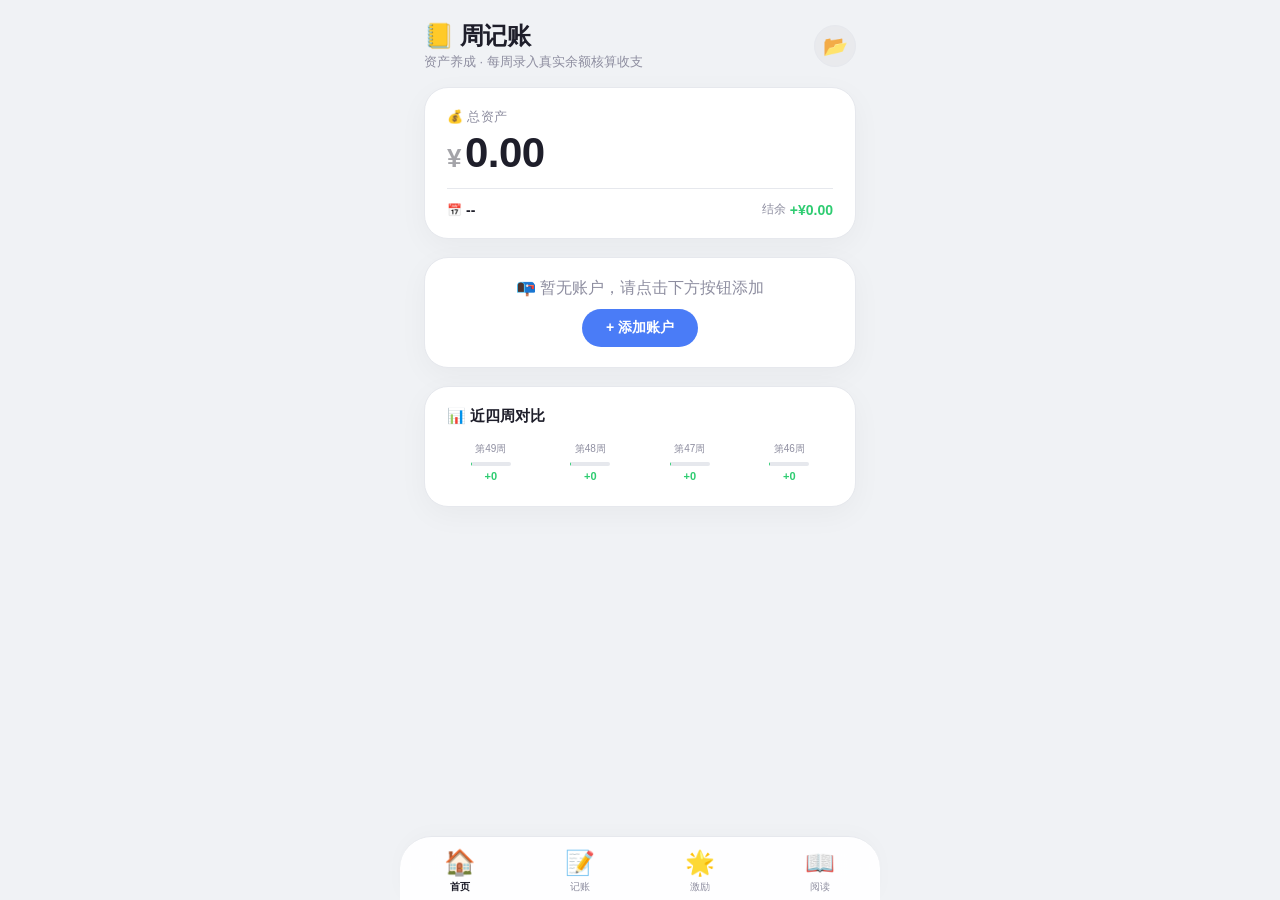
==== index.html @ 53977db2 "更新 index.html" ====
<!DOCTYPE html>
<html lang="zh-CN">
<head>
    <meta charset="UTF-8">
    <meta name="viewport" content="width=device-width, initial-scale=1.0, maximum-scale=1.0, user-scalable=no">
    <title>周记账 · 资产养成 + 阅读</title>
    <style>
        *{margin:0;padding:0;box-sizing:border-box;}
        :root{
            --bg:#f0f2f5;
            --card-bg:#ffffff;
            --text-primary:#1e1e2a;
            --text-secondary:#5a5a72;
            --text-muted:#8e8ea0;
            --border:#e6e8ed;
            --shadow:0 8px 30px rgba(0,0,0,0.04);
            --radius:24px;
            --radius-sm:14px;
            --blue:#4a7cf7;
            --green:#2ecc71;
            --red:#e74c3c;
            --gold:#f39c12;
            --card-blue-bg:#eef2fa;
            --highlight:#fff9c4;
        }
        body{
            font-family:-apple-system,BlinkMacSystemFont,"Segoe UI",Roboto,"Helvetica Neue",Arial,sans-serif;
            background:var(--bg);
            color:var(--text-primary);
            max-width:480px;
            margin:0 auto;
            padding:0 16px 90px 16px;
            min-height:100vh;
            position:relative;
        }
        ::-webkit-scrollbar{width:4px;}
        ::-webkit-scrollbar-track{background:transparent;}
        ::-webkit-scrollbar-thumb{background:rgba(0,0,0,0.12);border-radius:8px;}
        .app-header{padding:20px 0 16px 0;display:flex;align-items:center;justify-content:space-between;}
        .app-header h1{font-size:24px;font-weight:700;color:var(--text-primary);letter-spacing:-0.5px;}
        .app-header .sub{font-size:13px;color:var(--text-muted);font-weight:400;}
        .header-actions{display:flex;gap:8px;}
        .header-actions button{background:rgba(0,0,0,0.03);border:1px solid var(--border);border-radius:50%;width:42px;height:42px;font-size:20px;cursor:pointer;transition:0.2s;display:flex;align-items:center;justify-content:center;color:var(--text-primary);}
        .header-actions button:active{transform:scale(0.92);background:rgba(0,0,0,0.06);}
        .header-actions button.active-btn{background:rgba(74,124,247,0.12);border-color:var(--blue);}
        .tab-nav{position:fixed;bottom:0;left:50%;transform:translateX(-50%);width:100%;max-width:480px;background:rgba(255,255,255,0.92);backdrop-filter:blur(16px);-webkit-backdrop-filter:blur(16px);border-top:1px solid var(--border);border-radius:28px 28px 0 0;display:flex;justify-content:space-around;padding:6px 0 env(safe-area-inset-bottom,8px) 0;z-index:100;box-shadow:0 -4px 20px rgba(0,0,0,0.02);}
        .tab-item{display:flex;flex-direction:column;align-items:center;gap:2px;padding:6px 12px;border:none;background:transparent;font-size:10px;color:var(--text-muted);cursor:pointer;transition:0.2s;border-radius:16px;min-width:60px;position:relative;}
        .tab-item .tab-icon{font-size:24px;line-height:1.2;}
        .tab-item.active{color:var(--text-primary);font-weight:600;}
        .tab-item.active .tab-icon{transform:scale(1.05);}
        .tab-item:active{transform:scale(0.92);}
        .page{display:none;animation:fadeUp 0.35s ease;}
        .page.active{display:block;}
        @keyframes fadeUp{from{opacity:0;transform:translateY(12px);}to{opacity:1;transform:translateY(0);}}
        .card-main,.card-secondary{background:var(--card-bg);border-radius:var(--radius);padding:20px 22px;margin-bottom:18px;box-shadow:0 8px 30px rgba(0,0,0,0.04);border:1px solid var(--border);transition:0.2s;}
        .card-main:active,.card-secondary:active{transform:scale(0.99);}
        .card-main .card-label{font-size:13px;font-weight:500;color:var(--text-muted);letter-spacing:0.3px;text-transform:uppercase;}
        .card-main .card-number{font-size:42px;font-weight:700;color:var(--text-primary);letter-spacing:-0.5px;margin:4px 0 12px 0;line-height:1.1;}
        .card-main .card-number .currency{font-size:26px;font-weight:600;opacity:0.4;margin-right:4px;}
        .card-main .card-footer{display:flex;justify-content:space-between;align-items:center;flex-wrap:wrap;gap:6px 12px;padding-top:12px;border-top:1px solid var(--border);}
        .card-main .card-footer .tag{font-size:12px;color:var(--text-muted);display:flex;align-items:center;gap:4px;white-space:nowrap;}
        .card-main .card-footer .tag .num{font-weight:600;color:var(--text-primary);font-size:14px;}
        .card-main .card-footer .tag .num.green{color:var(--green);}
        .card-main .card-footer .tag .num.red{color:var(--red);}
        .card-main .card-footer .tag .num.gold{color:var(--gold);}
        .card-main .card-footer .tag .num.blue{color:var(--blue);}
        .card-main.card-blue{background:var(--card-blue-bg);border-color:rgba(74,124,247,0.12);}
        .card-secondary .sec-header{display:flex;justify-content:space-between;align-items:center;margin-bottom:12px;cursor:pointer;}
        .card-secondary .sec-header .sec-title{font-size:15px;font-weight:600;color:var(--text-primary);}
        .card-secondary .sec-header .sec-action{font-size:13px;color:var(--text-muted);}
        .card-secondary .goal-row{display:flex;align-items:center;gap:16px;}
        .card-secondary .goal-row .mini-circle{width:80px;height:80px;flex-shrink:0;position:relative;}
        .card-secondary .goal-row .goal-info{flex:1;}
        .card-secondary .goal-row .goal-info .g-pct{font-size:22px;font-weight:700;color:var(--text-primary);}
        .card-secondary .goal-row .goal-info .g-detail{font-size:13px;color:var(--text-muted);margin-top:2px;}
        .card-secondary .goal-row .goal-info .g-tags{display:flex;flex-wrap:wrap;gap:4px;margin-top:4px;}
        .card-secondary .goal-row .goal-info .g-tags span{background:var(--bg);border-radius:20px;padding:2px 12px;font-size:11px;color:var(--text-muted);}
        .card-secondary .goal-row .goal-info .g-tags span strong{color:var(--text-primary);font-weight:600;}
        .week-mini{display:flex;gap:12px;justify-content:space-around;padding:4px 0;}
        .week-mini .w-item{text-align:center;flex:1;}
        .week-mini .w-item .w-label{font-size:10px;color:var(--text-muted);text-transform:uppercase;}
        .week-mini .w-item .w-bar{height:4px;background:var(--border);border-radius:4px;margin:6px auto 4px auto;width:100%;max-width:40px;overflow:hidden;}
        .week-mini .w-item .w-bar .w-fill{height:100%;border-radius:4px;transition:width 0.6s ease;}
        .week-mini .w-item .w-fill.positive{background:var(--green);}
        .week-mini .w-item .w-fill.negative{background:var(--red);}
        .week-mini .w-item .w-val{font-size:11px;font-weight:600;color:var(--text-primary);}
        .week-mini .w-item .w-val.positive{color:var(--green);}
        .week-mini .w-item .w-val.negative{color:var(--red);}
        .journal-form .form-group{margin-bottom:12px;}
        .journal-form .form-group label{display:block;font-size:12px;font-weight:500;color:var(--text-secondary);margin-bottom:2px;}
        .journal-form .form-group select,.journal-form .form-group input{width:100%;padding:10px 14px;border:1.5px solid var(--border);border-radius:var(--radius-sm);font-size:15px;background:#fff;color:var(--text-primary);transition:0.2s;appearance:none;-webkit-appearance:none;font-family:inherit;}
        .journal-form .form-group select:focus,.journal-form .form-group input:focus{outline:none;border-color:var(--blue);box-shadow:0 0 0 3px rgba(74,124,247,0.08);}
        .journal-form .form-group.amount-field label{font-size:14px;font-weight:600;color:var(--text-primary);}
        .journal-form .form-group.amount-field input{font-size:22px;font-weight:700;padding:14px 16px;border-color:var(--blue);background:#fafcff;text-align:center;letter-spacing:0.5px;}
        .journal-form .form-group.amount-field input:focus{border-color:var(--blue);box-shadow:0 0 0 4px rgba(74,124,247,0.12);}
        .journal-form .radio-group{display:flex;flex-wrap:wrap;gap:6px;}
        .journal-form .radio-group label{display:flex;align-items:center;gap:5px;font-weight:400;color:var(--text-primary);cursor:pointer;padding:8px 14px;border-radius:30px;border:1.5px solid var(--border);transition:0.2s;font-size:13px;background:#fff;}
        .journal-form .radio-group input[type="radio"]{display:none;}
        .journal-form .radio-group label:has(input[type="radio"]:checked){border-color:var(--blue);background:rgba(74,124,247,0.06);}
        .journal-form .btn-primary{width:100%;padding:14px;background:var(--blue);color:#fff;border:none;border-radius:var(--radius-sm);font-size:16px;font-weight:600;cursor:pointer;transition:0.2s;box-shadow:0 4px 12px rgba(74,124,247,0.2);}
        .journal-form .btn-primary:active{transform:scale(0.97);}
        .txn-list{display:flex;flex-direction:column;gap:6px;max-height:420px;overflow-y:auto;}
        .recent-item{display:flex;align-items:center;justify-content:space-between;padding:10px 14px;border-radius:var(--radius-sm);background:var(--bg);font-size:14px;color:var(--text-primary);}
        .recent-item .left{display:flex;align-items:center;gap:10px;flex:1;min-width:0;}
        .recent-item .left .category{background:#fff;padding:2px 12px;border-radius:20px;font-size:11px;color:var(--text-muted);white-space:nowrap;border:1px solid var(--border);}
        .recent-item .left .note{color:var(--text-muted);font-size:12px;white-space:nowrap;overflow:hidden;text-overflow:ellipsis;max-width:80px;}
        .recent-item .amount{font-weight:600;font-size:15px;}
        .recent-item .amount.expense{color:var(--red);}
        .recent-item .amount.income{color:var(--green);}
        .recent-item .amount.transfer{color:var(--gold);}
        .recent-item .amount.asset_gain{color:#22bb99;}
        .recent-item .amount.asset_loss{color:#ee7722;}
        .recent-item .amount.adjustment{color:var(--gold);}
        .recent-item .date{font-size:11px;color:var(--text-muted);margin-right:8px;}
        .recent-item .del-txn{background:none;border:none;color:var(--text-muted);font-size:16px;cursor:pointer;padding:4px 8px;border-radius:6px;transition:0.2s;}
        .recent-item .del-txn:active{background:rgba(0,0,0,0.04);color:var(--text-primary);}
        .filter-select{width:100%;padding:10px 14px;border:1.5px solid var(--border);border-radius:var(--radius-sm);font-size:15px;background:#fff;color:var(--text-primary);appearance:none;-webkit-appearance:none;font-family:inherit;margin-bottom:12px;}
        .filter-select:focus{outline:none;border-color:var(--blue);}
        .modal-box .form-group{margin-bottom:10px;}
        .modal-box .form-group label{font-size:12px;font-weight:500;color:var(--text-secondary);margin-bottom:2px;}
        .modal-box .form-group select,.modal-box .form-group input{padding:10px 14px;font-size:15px;}
        .modal-box .preset-account-wrap{gap:6px;margin-bottom:10px;}
        .modal-box .preset-acc-item{padding:8px;font-size:12px;}
        .modal-box .text-muted.mb-8{margin-bottom:6px;font-size:12px;}
        .modal-box .modal-actions{margin-top:12px;}
        .modal-box .modal-actions button{padding:10px;font-size:14px;}
        .modal-box .form-group.amount-field label{font-weight:600;color:var(--text-primary);}
        .modal-box .form-group.amount-field input{font-size:18px;font-weight:700;border-color:var(--blue);background:#fafcff;text-align:center;}
        .modal-overlay{display:none;position:fixed;inset:0;background:rgba(0,0,0,0.35);z-index:200;align-items:center;justify-content:center;padding:24px;backdrop-filter:blur(4px);-webkit-backdrop-filter:blur(4px);}
        .modal-overlay.show{display:flex;}
        .modal-box{background:#fff;border-radius:28px;padding:20px 18px 18px 18px;max-width:400px;width:100%;box-shadow:0 20px 60px rgba(0,0,0,0.12);animation:slideUp 0.25s ease;max-height:90vh;overflow-y:auto;}
        @keyframes slideUp{from{transform:translateY(30px);opacity:0;}to{transform:translateY(0);opacity:1;}}
        .modal-box h3{font-size:20px;font-weight:700;margin-bottom:14px;display:flex;justify-content:space-between;align-items:center;color:var(--text-primary);}
        .modal-box .modal-actions{display:flex;gap:10px;margin-top:12px;flex-wrap:wrap;}
        .modal-box .modal-actions button{flex:1;padding:10px;border:none;border-radius:14px;font-size:15px;font-weight:500;cursor:pointer;transition:0.2s;min-width:80px;color:var(--text-primary);background:var(--bg);}
        .modal-box .modal-actions .btn-cancel{background:var(--bg);color:var(--text-muted);}
        .modal-box .modal-actions .btn-confirm{background:var(--blue);color:#fff;}
        .modal-box .modal-actions .btn-undo{background:var(--gold);color:#fff;}
        .modal-box .form-group{margin-bottom:10px;}
        .modal-box .form-group label{display:block;font-size:12px;font-weight:500;color:var(--text-secondary);margin-bottom:2px;}
        .modal-box .form-group select,.modal-box .form-group input{width:100%;padding:10px 14px;border:1.5px solid var(--border);border-radius:14px;font-size:15px;background:#fff;color:var(--text-primary);transition:0.2s;appearance:none;-webkit-appearance:none;font-family:inherit;}
        .modal-box .form-group select:focus,.modal-box .form-group input:focus{outline:none;border-color:var(--blue);box-shadow:0 0 0 3px rgba(74,124,247,0.06);}
        .modal-box .form-group select option{background:#fff;color:var(--text-primary);}
        .modal-box .radio-group{display:flex;flex-wrap:wrap;gap:6px;}
        .modal-box .radio-group label{display:flex;align-items:center;gap:5px;font-weight:400;color:var(--text-primary);cursor:pointer;padding:8px 14px;border-radius:30px;border:1.5px solid var(--border);transition:0.2s;font-size:13px;background:#fff;}
        .modal-box .radio-group input[type="radio"]{display:none;}
        .modal-box .radio-group label:has(input[type="radio"]:checked){border-color:var(--blue);background:rgba(74,124,247,0.06);}
        .modal-box .btn-primary{width:100%;padding:14px;background:var(--blue);color:#fff;border:none;border-radius:14px;font-size:16px;font-weight:600;cursor:pointer;transition:0.2s;}
        .modal-box .btn-primary:active{transform:scale(0.97);}
        .modal-box .text-muted{color:var(--text-muted);font-size:12px;}
        .modal-box .preset-account-wrap{display:grid;grid-template-columns:1fr 1fr;gap:6px;margin-bottom:10px;}
        .preset-acc-item{padding:8px;border:1.5px solid var(--border);border-radius:14px;text-align:center;cursor:pointer;font-size:12px;color:var(--text-primary);background:#fff;transition:0.2s;}
        .preset-acc-item:active{border-color:var(--blue);background:rgba(74,124,247,0.04);}
        .account-detail-item{display:flex;align-items:center;justify-content:space-between;padding:12px 0;border-bottom:1px solid var(--border);cursor:pointer;color:var(--text-primary);}
        .account-detail-item:last-child{border-bottom:none;}
        .account-detail-item .left-info{display:flex;align-items:center;gap:12px;flex:1;}
        .account-detail-item .left-info .icon{font-size:24px;}
        .account-detail-item .left-info .name{font-weight:500;font-size:15px;}
        .account-detail-item .left-info .cat-tag{font-size:11px;background:var(--bg);padding:2px 12px;border-radius:20px;color:var(--text-muted);}
        .account-detail-item .right-info{text-align:right;display:flex;align-items:center;gap:8px;}
        .account-detail-item .right-info .bal{font-weight:600;font-size:16px;color:var(--text-primary);}
        .account-detail-item .right-info .pct{font-size:11px;color:var(--text-muted);}
        .account-detail-total{display:flex;justify-content:space-between;padding:14px 0 4px 0;border-top:1px solid var(--border);margin-top:6px;font-weight:700;font-size:17px;color:var(--text-primary);}
        .account-detail-empty{padding:20px 0;text-align:center;color:var(--text-muted);}
        .txn-detail-item{display:flex;justify-content:space-between;padding:10px 0;border-bottom:1px solid var(--border);font-size:14px;color:var(--text-primary);}
        .txn-detail-item .cat{color:var(--text-muted);}
        .txn-detail-item .amt{font-weight:600;}
        .txn-detail-item .amt.income{color:var(--green);}
        .txn-detail-item .amt.expense{color:var(--red);}
        .txn-detail-item .note{color:var(--text-muted);font-size:12px;}
        .balance-input-group{display:flex;align-items:center;gap:12px;margin-bottom:10px;color:var(--text-primary);}
        .balance-input-group .acc-label{width:80px;font-weight:500;flex-shrink:0;}
        .balance-input-group input{flex:1;padding:12px 14px;border:1.5px solid var(--border);border-radius:14px;font-size:15px;background:#fff;color:var(--text-primary);}
        .balance-input-group input:focus{border-color:var(--blue);outline:none;}
        .toast{position:fixed;top:12%;left:50%;transform:translateX(-50%) translateY(-20px);background:rgba(0,0,0,0.78);color:#fff;padding:12px 24px;border-radius:30px;font-size:14px;font-weight:500;box-shadow:0 8px 30px rgba(0,0,0,0.12);z-index:300;opacity:0;transition:opacity 0.3s ease,transform 0.3s ease;pointer-events:none;max-width:80%;backdrop-filter:blur(8px);-webkit-backdrop-filter:blur(8px);}
        .toast.show{opacity:1;transform:translateX(-50%) translateY(0);}
        .hidden{display:none !important;}
        .text-center{text-align:center;}
        .mb-8{margin-bottom:8px;}
        .goal-circle-canvas{width:100%;height:100%;display:block;}
        .card-hidden{display:none !important;}
        .goal-tag{background:var(--bg);border-radius:20px;padding:2px 12px;font-size:11px;color:var(--text-muted);}
        .goal-tag strong{color:var(--text-primary);font-weight:600;}
        .achievement-grid{display:grid;grid-template-columns:repeat(3,1fr);gap:10px;margin-top:4px;}
        .achievement-item{text-align:center;padding:12px 6px;background:rgba(0,0,0,0.02);border-radius:12px;transition:0.2s;border:1px solid transparent;}
        .achievement-item.unlocked{background:rgba(74,124,247,0.06);border-color:rgba(74,124,247,0.12);}
        .achievement-item .ach-icon{font-size:30px;display:block;margin-bottom:4px;}
        .achievement-item .ach-name{font-size:12px;font-weight:500;color:var(--text-muted);}
        .achievement-item.unlocked .ach-name{color:var(--text-primary);}
        .plant-card .plant-canvas-wrap{display:flex;justify-content:center;align-items:center;padding:2px 0;position:relative;width:100%;}
        .plant-card .plant-canvas-wrap canvas{width:100%;height:auto;max-width:360px;aspect-ratio:1/1;display:block;}
        .plant-card .plant-stats{display:flex;justify-content:center;gap:24px;margin:6px 0 10px 0;}
        .plant-card .plant-stats .stat-item{text-align:center;}
        .plant-card .plant-stats .stat-item .stat-num{font-size:22px;font-weight:700;color:var(--text-primary);}
        .plant-card .plant-stats .stat-item .stat-label{font-size:11px;color:var(--text-muted);}
        .plant-card .plant-stats .stat-item .stat-num.green{color:var(--green);}
        .plant-card .plant-stats .stat-item .stat-num.gold{color:var(--gold);}
        .plant-card .plant-stage-label{text-align:center;font-size:14px;font-weight:500;color:var(--text-secondary);margin-bottom:4px;}
        .plant-card .water-btn{display:block;margin:6px auto 0 auto;padding:10px 32px;border:none;border-radius:30px;font-size:15px;font-weight:600;cursor:pointer;transition:0.2s;background:var(--blue);color:#fff;box-shadow:0 4px 12px rgba(74,124,247,0.2);}
        .plant-card .water-btn:active{transform:scale(0.94);}
        .plant-card .water-btn:disabled{opacity:0.4;pointer-events:none;}
        .water-animation{position:fixed;top:0;left:0;width:100%;height:100%;pointer-events:none;z-index:150;}
        .water-drop{position:absolute;border-radius:50% 50% 50% 50% / 60% 60% 40% 40%;background:radial-gradient(circle at 30% 30%, rgba(100,200,255,0.9), rgba(30,144,255,0.3));box-shadow:0 0 8px rgba(30,144,255,0.2);animation:dropFall 1s ease-in forwards;}
        @keyframes dropFall{0%{transform:translateY(0) scale(1) rotate(0deg);opacity:1;}100%{transform:translateY(220px) scale(0.2) rotate(30deg);opacity:0;}}
        .water-splash{position:absolute;border-radius:50%;background:radial-gradient(circle, rgba(30,144,255,0.25), rgba(30,144,255,0.02));animation:splashExpand 0.7s ease-out forwards;}
        @keyframes splashExpand{0%{transform:scale(0);opacity:1;}100%{transform:scale(4);opacity:0;}}
        .water-can{position:absolute;left:50%;top:8%;transform:translateX(-50%);font-size:56px;animation:waterCan 1.2s ease forwards;}
        @keyframes waterCan{0%{transform:translateX(-50%) rotate(0deg) scale(1);}30%{transform:translateX(-50%) rotate(-18deg) scale(1.1);}60%{transform:translateX(-50%) rotate(12deg) scale(1.05);}100%{transform:translateX(-50%) rotate(0deg) scale(1);}}
        .plant-progress{height:4px;background:var(--border);border-radius:4px;margin-top:8px;overflow:hidden;}
        .plant-progress .plant-progress-fill{height:100%;border-radius:4px;background:linear-gradient(90deg,var(--green),var(--blue));transition:width 0.6s ease;}
        .no-account-tip{text-align:center;padding:20px 0;color:var(--text-muted);}
        .no-account-tip button{background:var(--blue);color:#fff;border:none;border-radius:30px;padding:10px 24px;font-size:14px;font-weight:600;cursor:pointer;margin-top:8px;box-shadow:0 4px 12px rgba(74,124,247,0.2);}
        .stage-preview-container{display:flex;gap:12px;overflow-x:auto;padding:8px 4px;flex-wrap:nowrap;max-height:70vh;align-items:flex-start;}
        .stage-preview-container .stage-card{flex:0 0 auto;width:120px;background:var(--bg);border-radius:12px;padding:8px;text-align:center;}
        .stage-preview-container .stage-card canvas{width:120px;height:120px;display:block;margin:0 auto;border-radius:8px;}
        .stage-preview-container .stage-card .stage-name{font-size:12px;font-weight:600;margin-bottom:4px;}
        .stage-preview-container .stage-card .stage-days{font-size:10px;color:var(--text-muted);}
        /* ===== 阅读器样式 ===== */
        .reader-header{display:flex;justify-content:space-between;align-items:center;margin-bottom:12px;}
        .reader-header .title{font-size:17px;font-weight:600;color:var(--text-primary);}
        .reader-toolbar{display:flex;flex-wrap:wrap;gap:6px;margin-bottom:12px;padding:8px 0;border-bottom:1px solid var(--border);}
        .reader-toolbar .tool-btn{background:var(--bg);border:1px solid var(--border);border-radius:20px;padding:6px 14px;font-size:13px;cursor:pointer;transition:0.2s;display:flex;align-items:center;gap:4px;color:var(--text-primary);}
        .reader-toolbar .tool-btn:active{transform:scale(0.94);background:rgba(74,124,247,0.08);}
        .reader-toolbar .tool-btn.active-tool{background:rgba(74,124,247,0.15);border-color:var(--blue);}
        .reader-toolbar .tool-btn .badge{background:var(--blue);color:#fff;border-radius:10px;padding:0 8px;font-size:10px;margin-left:2px;}
        .reader-toolbar .tool-btn.speaking{background:var(--gold);border-color:var(--gold);color:#fff;}
        .reader-content-wrap{background:var(--bg);border-radius:var(--radius-sm);padding:16px;max-height:400px;overflow-y:auto;white-space:pre-wrap;word-break:break-word;font-size:15px;line-height:1.8;color:var(--text-primary);min-height:200px;position:relative;}
        .reader-content-wrap .hl{background:#ffeb3b;border-radius:2px;}
        .reader-content-wrap .highlight{background:var(--highlight);border-radius:2px;padding:0 1px;}
        .reader-content-wrap .tag-marker{background:rgba(74,124,247,0.15);border-radius:3px;padding:0 2px;border-left:3px solid var(--blue);cursor:pointer;}
        .reader-content-wrap .tag-marker:hover{background:rgba(74,124,247,0.25);}
        .reader-content-wrap .selected-text{background:rgba(74,124,247,0.2);}
        .reader-stats{display:flex;justify-content:space-around;padding:10px 0;background:var(--card-bg);border-radius:var(--radius-sm);border:1px solid var(--border);margin:12px 0;}
        .reader-stats .stat-item{text-align:center;}
        .reader-stats .stat-item .num{font-size:20px;font-weight:700;color:var(--text-primary);}
        .reader-stats .stat-item .label{font-size:11px;color:var(--text-muted);}
        .reader-controls{display:flex;gap:10px;justify-content:center;flex-wrap:wrap;}
        .reader-controls button{padding:8px 20px;border:none;border-radius:30px;font-size:14px;cursor:pointer;transition:0.2s;}
        .reader-controls .btn-stop{background:var(--red);color:#fff;}
        .reader-controls .btn-stop:active{transform:scale(0.94);}
        .speed-control{display:flex;align-items:center;gap:6px;font-size:13px;color:var(--text-muted);}
        .speed-control select{padding:4px 8px;border-radius:12px;border:1px solid var(--border);background:#fff;font-size:13px;}
        .search-bar{display:flex;gap:8px;align-items:center;padding:8px 12px;background:var(--card-bg);border-radius:var(--radius-sm);border:1px solid var(--border);margin-bottom:10px;}
        .search-bar input{flex:1;border:none;outline:none;font-size:15px;background:transparent;color:var(--text-primary);}
        .search-bar input::placeholder{color:var(--text-muted);}
        .search-bar .search-nav{display:flex;gap:4px;}
        .search-bar .search-nav button{background:var(--bg);border:none;border-radius:50%;width:32px;height:32px;font-size:16px;cursor:pointer;color:var(--text-primary);}
        .search-bar .search-nav button:active{background:rgba(0,0,0,0.06);}
        .search-bar .close-search{background:none;border:none;font-size:18px;cursor:pointer;color:var(--text-muted);padding:0 4px;}
        .tag-directory-item{display:flex;justify-content:space-between;padding:10px 0;border-bottom:1px solid var(--border);cursor:pointer;}
        .tag-directory-item:active{background:var(--bg);}
        .tag-directory-item .tag-text{font-size:14px;color:var(--text-primary);}
        .tag-directory-item .tag-preview{font-size:12px;color:var(--text-muted);max-width:60%;overflow:hidden;text-overflow:ellipsis;white-space:nowrap;}
        .empty-reader{text-align:center;padding:40px 0;color:var(--text-muted);}
        .empty-reader .big-icon{font-size:48px;display:block;margin-bottom:12px;}
        .reader-file-info{font-size:12px;color:var(--text-muted);text-align:center;margin:6px 0;}
        @media (max-width:420px){body{padding:0 12px 80px 12px;} .card-main .card-number{font-size:34px;} .card-main .card-number .currency{font-size:22px;} .card-secondary .goal-row .mini-circle{width:70px;height:70px;} .journal-form .form-group.amount-field input{font-size:20px;} .plant-card .plant-canvas-wrap canvas{max-width:300px;}}
        @media (min-width:600px){body{padding:0 24px 90px 24px;} .tab-nav{border-radius:32px 32px 0 0;}}
    </style>
</head>
<body>
<div id="toast" class="toast"></div>
<header class="app-header">
    <div><h1>📒 周记账</h1><span class="sub">资产养成 · 每周录入真实余额核算收支</span></div>
    <div class="header-actions" id="headerActions">
        <!-- 默认显示数据同步按钮（非阅读页） -->
        <button onclick="openSyncModal()" title="导入/导出账本数据" style="font-size:20px;" id="syncBtn">📂</button>
        <!-- 阅读页专用按钮（默认隐藏） -->
        <button onclick="document.getElementById('readerFileInput').click()" title="上传文件阅读" style="font-size:20px;display:none;" id="uploadBtn">📤</button>
        <button onclick="toggleSearchBar()" title="搜索文本" style="font-size:20px;display:none;" id="searchBtn">🔍</button>
    </div>
</header>

<!-- ===== 首页 ===== -->
<div id="page-home" class="page active">
    <div class="card-main" onclick="openFullManageModal()">
        <div class="card-label">💰 总资产</div>
        <div class="card-number"><span class="currency">¥</span><span id="totalAsset">0.00</span></div>
        <div class="card-footer">
            <span class="tag">📅 <span class="num" id="assetUpdateDateTag">--</span></span>
            <span class="tag" id="weekIncomeTagWrap">本周收入 <span class="num green" id="weekIncomeTag">+¥0</span></span>
            <span class="tag" id="weekExpenseTagWrap">本周支出 <span class="num red" id="weekExpenseTag">-¥0</span></span>
            <span class="tag">结余 <span class="num" id="weekBalanceTag">¥0</span></span>
        </div>
    </div>
    <div id="emptyAccountHint" class="card-secondary" style="text-align:center;color:var(--text-muted);padding:20px;display:none;">
        📭 暂无账户，请点击下方按钮添加
        <div style="margin-top:10px;"><button onclick="showAddAccountModal()" style="background:var(--blue);color:#fff;border:none;border-radius:30px;padding:10px 24px;font-size:14px;font-weight:600;cursor:pointer;">+ 添加账户</button></div>
    </div>
    <div class="card-main card-blue" id="financeCard" onclick="showFinanceAccounts()">
        <div class="card-label">📈 理财资产</div>
        <div class="card-number"><span class="currency">¥</span><span id="financeTotalAmount">0.00</span></div>
        <div class="card-footer">
            <span class="tag">📅 <span class="num" id="financeUpdateDateTag">--</span></span>
            <span class="tag" id="financeCumulativeTagWrap">累计收益 <span class="num" id="financeCumulativeTag">¥0</span></span>
            <span class="tag" id="financeRateTagWrap">收益率 <span class="num" id="financeRateTag">--</span></span>
        </div>
    </div>
    <div class="card-secondary" id="goalCard" onclick="switchTab('inspire')">
        <div class="sec-header"><span class="sec-title">🎯 储蓄目标</span><span class="sec-action">查看全部 ›</span></div>
        <div class="goal-row">
            <div class="mini-circle"><canvas id="goalMiniCanvas" width="160" height="160" class="goal-circle-canvas"></canvas></div>
            <div class="goal-info">
                <div class="g-pct" id="goalMiniPct">0%</div>
                <div class="g-detail" id="goalMiniDetail">¥0 / ¥0</div>
                <div class="g-tags" id="goalMiniTags"></div>
            </div>
        </div>
    </div>
    <div class="card-secondary">
        <div class="sec-header"><span class="sec-title">📊 近四周对比</span></div>
        <div class="week-mini" id="weekMiniContainer"></div>
    </div>
</div>

<!-- ===== 记账页 ===== -->
<div id="page-journal" class="page">
    <div class="card-secondary" style="padding:18px 18px;">
        <div class="sec-header" style="margin-bottom:14px;"><span class="sec-title" style="font-size:17px;">✏️ 记一笔</span></div>
        <div id="journalFormContainer"></div>
    </div>
    <div class="card-secondary" style="padding:18px 18px;">
        <div class="sec-header"><span class="sec-title">📋 交易记录</span></div>
        <select class="filter-select" id="journalTxnFilter">
            <option value="all">全部</option>
            <option value="expense">支出</option>
            <option value="income">收入</option>
            <option value="transfer">转账</option>
            <option value="adjustment">调整</option>
        </select>
        <div class="txn-list" id="journalTxnList"></div>
    </div>
</div>

<!-- ===== 激励页（树苗成长） ===== -->
<div id="page-inspire" class="page">
    <div class="card-secondary plant-card">
        <div class="sec-header" onclick="openStagePreview()">
            <span class="sec-title">🌱 树苗成长</span>
            <span class="sec-action" id="plantStageLabel" style="font-weight:600;color:var(--blue);">种子</span>
        </div>
        <div class="plant-canvas-wrap">
            <canvas id="plantCanvas" width="640" height="640"></canvas>
        </div>
        <div class="plant-stats">
            <div class="stat-item"><div class="stat-num green" id="todayWaterCount">0</div><div class="stat-label">今日浇水</div></div>
            <div class="stat-item"><div class="stat-num gold" id="totalWaterDays">0</div><div class="stat-label">累计天数</div></div>
        </div>
        <div class="plant-progress"><div class="plant-progress-fill" id="plantProgressFill" style="width:0%;"></div></div>
        <button class="water-btn" id="waterBtn" onclick="handleWaterPlant()">💧 浇水</button>
    </div>
    <div class="card-secondary" style="padding:18px 18px;">
        <div class="sec-header"><span>🎯 储蓄目标</span><button class="sec-action" onclick="showAddGoalModal()" style="background:none;border:none;color:var(--blue);font-size:14px;cursor:pointer;">+ 添加</button></div>
        <div id="goalList"></div>
    </div>
    <div class="card-secondary" style="padding:18px 18px;">
        <div class="sec-header"><span>🏆 成就徽章</span></div>
        <div class="achievement-grid" id="achievementGrid"></div>
    </div>
</div>

<!-- ===== 阅读页（重构） ===== -->
<div id="page-read" class="page">
    <div class="card-secondary" style="padding:16px 18px;">
        <!-- 头部 -->
        <div class="reader-header">
            <span class="title">📖 阅读器</span>
            <span style="font-size:12px;color:var(--text-muted);" id="readerFileName"></span>
        </div>
        <!-- 搜索栏（默认隐藏） -->
        <div id="searchBar" class="search-bar" style="display:none;">
            <input type="text" id="searchInput" placeholder="搜索关键词..." oninput="doSearch(this.value)">
            <div class="search-nav">
                <button onclick="searchPrev()" title="上一个">↑</button>
                <button onclick="searchNext()" title="下一个">↓</button>
            </div>
            <button class="close-search" onclick="toggleSearchBar()">✕</button>
        </div>
        <!-- 工具栏 -->
        <div class="reader-toolbar">
            <button class="tool-btn" id="tagToolBtn" onclick="handleTagToolClick()">🏷 标签 <span class="badge" id="tagCountBadge">0</span></button>
            <button class="tool-btn" id="underlineToolBtn" onclick="handleUnderlineToolClick()">✏️ 划线</button>
            <button class="tool-btn" id="voiceToolBtn" onclick="toggleVoice()">🎧 语音</button>
            <div class="speed-control">
                <span>速度</span>
                <select id="voiceSpeedSelect" onchange="updateVoiceSpeed()">
                    <option value="0.5">0.5x</option>
                    <option value="0.8">0.8x</option>
                    <option value="1.0" selected>1.0x</option>
                    <option value="1.5">1.5x</option>
                    <option value="2.0">2.0x</option>
                </select>
            </div>
            <button class="tool-btn" onclick="openTagDirectory()">📂 标签目录</button>
        </div>
        <!-- 内容区 -->
        <div id="readerContentWrap" class="reader-content-wrap" onclick="handleContentClick(event)" onmouseup="handleContentSelect(event)">
            <div id="readerContentInner" style="white-space:pre-wrap;word-break:break-word;line-height:1.8;font-size:15px;">
                <div class="empty-reader">
                    <span class="big-icon">📤</span>
                    点击右上角 📤 上传 TXT / Word / PDF 文件
                </div>
            </div>
        </div>
        <!-- 文件上传（隐藏） -->
        <input type="file" id="readerFileInput" accept=".txt,.docx,.pdf" style="display:none;" onchange="handleReaderFile(event)">
        <!-- 统计 -->
        <div class="reader-stats">
            <div class="stat-item"><div class="num" id="readerTotalSeconds">0</div><div class="label">累计秒数</div></div>
            <div class="stat-item"><div class="num" id="readerTotalDays">0</div><div class="label">阅读天数</div></div>
            <div class="stat-item"><div class="num" id="readerCurrentSession">0</div><div class="label">本次(秒)</div></div>
        </div>
        <!-- 控制 -->
        <div class="reader-controls">
            <button class="btn-stop" id="readerStopBtn" onclick="stopReading()" style="display:none;">⏹ 停止阅读</button>
            <button onclick="resetReaderStats()" style="background:var(--bg);color:var(--text-muted);">重置统计</button>
        </div>
    </div>
</div>

<!-- ===== 导航栏 ===== -->
<nav class="tab-nav">
    <button class="tab-item active" data-tab="home" onclick="switchTab('home')"><span class="tab-icon">🏠</span> 首页</button>
    <button class="tab-item" data-tab="journal" onclick="switchTab('journal')"><span class="tab-icon">📝</span> 记账</button>
    <button class="tab-item" data-tab="inspire" onclick="switchTab('inspire')"><span class="tab-icon">🌟</span> 激励</button>
    <button class="tab-item" data-tab="read" onclick="switchTab('read')"><span class="tab-icon">📖</span> 阅读</button>
</nav>

<!-- ===== 模态框 ===== -->
<div class="modal-overlay" id="modalFullManage"><div class="modal-box"><h3><span>💳 账户管理</span><button class="sec-action" onclick="closeModal('modalFullManage')" style="background:none;border:none;color:var(--text-muted);font-size:18px;cursor:pointer;">✕</button></h3><div id="fullAccountList"></div><div style="margin-top:12px;text-align:right;"><button class="sec-action" onclick="closeModal('modalFullManage');showAddAccountModal();" style="background:none;border:none;color:var(--blue);font-size:15px;font-weight:600;cursor:pointer;">+ 添加账户</button></div><div class="modal-actions"><button class="btn-cancel" onclick="closeModal('modalFullManage')">关闭</button></div></div></div>
<div class="modal-overlay" id="modalFinanceAccounts"><div class="modal-box"><h3><span>📈 理财账户</span><button class="sec-action" onclick="closeModal('modalFinanceAccounts')" style="background:none;border:none;color:var(--text-muted);font-size:18px;cursor:pointer;">✕</button></h3><div id="financeAccountList"></div><div class="modal-actions"><button class="btn-cancel" onclick="closeModal('modalFinanceAccounts')">关闭</button></div></div></div>
<div class="modal-overlay" id="modalEditBalance"><div class="modal-box"><h3>✏️ 编辑余额</h3><div style="margin-bottom:12px;color:var(--text-primary);"><span style="font-weight:500;">账户：</span><span id="editBalanceAccountName"></span></div><div class="form-group"><label>当前余额</label><input type="text" id="editBalanceCurrent" disabled style="background:#f5f5f7;color:var(--text-muted);"></div><div class="form-group amount-field"><label>新余额 (¥)</label><input type="number" id="editBalanceNew" step="0.01" min="0" placeholder="输入新余额"></div><div class="modal-actions"><button class="btn-undo" onclick="undoLastAdjustment()" style="flex:0.8;">↩️ 撤销</button><button class="btn-cancel" onclick="closeModal('modalEditBalance')">取消</button><button class="btn-confirm" onclick="confirmEditBalance()">确认</button></div></div></div>
<div class="modal-overlay" id="modalWeekDetail"><div class="modal-box"><h3 id="weekDetailTitle">本周收入明细</h3><div id="weekDetailListModal"></div><div class="modal-actions"><button class="btn-cancel" onclick="closeModal('modalWeekDetail')">关闭</button></div></div></div>
<div class="modal-overlay" id="modalAccount"><div class="modal-box"><h3>➕ 添加账户</h3><div class="text-muted mb-8">快速选择预设账户，也可以自定义填写</div><div class="preset-account-wrap" id="presetAccountWrap"></div><div class="form-group"><label>账户名称</label><input type="text" id="accName" placeholder="如：招商银行" value=""></div><div class="form-group"><label>图标 (emoji)</label><input type="text" id="accIcon" placeholder="🏦" value="" maxlength="2"></div><div class="form-group"><label>分类 (自定义分支)</label><select id="accCategory"><option value="日常">日常</option><option value="理财">理财</option><option value="基金">基金</option><option value="股票">股票</option><option value="投资">投资</option><option value="负债">负债</option><option value="其他">其他</option></select><input type="text" id="accCategoryCustom" placeholder="或自定义分类" style="margin-top:4px;padding:8px 12px;font-size:14px;"></div><div class="form-group amount-field"><label>初始余额 (¥)</label><input type="number" id="accBalance" step="0.01" min="0" value="0.00"></div><div class="form-group"><label>余额日期</label><input type="date" id="accBalanceDate" required></div><div class="modal-actions"><button class="btn-cancel" onclick="closeModal('modalAccount')">取消</button><button class="btn-confirm" onclick="addAccount()">确认添加</button></div></div></div>
<div class="modal-overlay" id="modalUploadBalance"><div class="modal-box"><h3>📤 上传本周余额</h3><p style="font-size:14px;color:var(--text-muted);margin-bottom:12px;">录入每个账户当前真实余额，系统自动计算差额生成调整记录。</p><div id="balanceInputs"></div><div class="form-group" style="margin-top:8px;"><label>记录日期</label><input type="date" id="uploadDate" required></div><div class="modal-actions"><button class="btn-cancel" onclick="closeModal('modalUploadBalance')">取消</button><button class="btn-confirm" onclick="submitBalanceUpload()">确认上传</button></div></div></div>
<div class="modal-overlay" id="modalGoal"><div class="modal-box"><h3>🎯 添加目标</h3><div class="form-group"><label>目标名称</label><input type="text" id="goalName" placeholder="如：旅行基金" value="梦想基金"></div><div class="form-group"><label>目标金额 (¥)</label><input type="number" id="goalTarget" step="0.01" value="5000"></div><div class="form-group"><label>当前已存 (¥)</label><input type="number" id="goalCurrent" step="0.01" value="0"></div><div class="modal-actions"><button class="btn-cancel" onclick="closeModal('modalGoal')">取消</button><button class="btn-confirm" onclick="addGoal()">确认添加</button></div></div></div>
<div class="modal-overlay" id="modalGoalProgress"><div class="modal-box"><h3>📈 更新进度</h3><div class="form-group"><label>增加金额 (¥)</label><input type="number" id="goalProgressAmount" step="0.01" min="0.01" placeholder="输入金额" value="100"></div><div style="font-size:13px;color:var(--text-muted);margin-bottom:12px;">当前进度: <span id="goalProgressCurrent">0</span> / <span id="goalProgressTarget">0</span></div><div class="modal-actions"><button class="btn-cancel" onclick="closeModal('modalGoalProgress')">取消</button><button class="btn-confirm" onclick="updateGoalProgress()">确认增加</button></div></div></div>
<!-- 标签目录模态框 -->
<div class="modal-overlay" id="modalTagDirectory"><div class="modal-box"><h3>🏷 标签目录 <button class="sec-action" onclick="closeModal('modalTagDirectory')" style="background:none;border:none;color:var(--text-muted);font-size:18px;cursor:pointer;">✕</button></h3><div id="tagDirectoryList"></div><div class="modal-actions"><button class="btn-cancel" onclick="closeModal('modalTagDirectory')">关闭</button></div></div></div>

<!-- ===== 同步模态框 ===== -->
<div class="modal-overlay" id="modalSync"><div class="modal-box"><h3>📂 数据同步</h3><div style="display:flex;flex-direction:column;gap:12px;"><button class="btn-primary" onclick="exportData()" style="background:var(--green);color:#fff;">📤 导出账本</button><div><label for="importFileInput" style="display:block;text-align:center;padding:12px;border:1px dashed var(--border);border-radius:14px;cursor:pointer;background:var(--bg);color:var(--text-muted);">📥 点击选择文件导入</label><input type="file" id="importFileInput" accept=".json" style="display:none;" onchange="importData(event)"></div><button class="btn-cancel" onclick="closeModal('modalSync')">关闭</button></div><div class="text-muted" style="margin-top:12px;font-size:12px;text-align:center;">导入将覆盖当前所有数据，请谨慎操作</div></div></div>

<!-- ===== 成长阶段预览模态框 ===== -->
<div class="modal-overlay" id="modalStagePreview">
    <div class="modal-box" style="max-width:100%;">
        <h3>
            <span>🌱 成长阶段预览</span>
            <button class="sec-action" onclick="closeModal('modalStagePreview')" style="background:none;border:none;color:var(--text-muted);font-size:18px;cursor:pointer;">✕</button>
        </h3>
        <div id="stagePreviewContainer" class="stage-preview-container"></div>
    </div>
</div>

<script>
    // ==================== 预设账户 ====================
    const PRESET_ACCOUNTS = [
        {name:"微信钱包",icon:"📱",category:"日常"},
        {name:"支付宝",icon:"💳",category:"日常"},
        {name:"工资银行卡",icon:"🏦",category:"日常"},
        {name:"理财账户",icon:"📈",category:"理财"},
        {name:"现金",icon:"💵",category:"日常"},
        {name:"信用卡",icon:"💳",category:"负债"},
    ];

    const STORAGE_KEY = 'financeAppData';
    const READER_STORAGE_KEY = 'readerData';
    const READER_CONTENT_KEY = 'readerContentData';

    // ==================== 默认数据 ====================
    function getDefaultData(){
        return {
            accounts:[],
            transactions:[],
            snapshots:[],
            goals:[],
            achievements:[
                {id:'first_txn',name:'首次记账',icon:'📝',unlocked:false},
                {id:'streak_7',name:'连续7天',icon:'🔥',unlocked:false},
                {id:'streak_30',name:'连续30天',icon:'🌟',unlocked:false},
                {id:'txn_10',name:'记账达人',icon:'📊',unlocked:false},
                {id:'goal_done',name:'储蓄先锋',icon:'🏅',unlocked:false},
                {id:'wealthy',name:'万元户',icon:'💰',unlocked:false},
                {id:'snapshot_4',name:'周周坚持',icon:'📆',unlocked:false},
            ]
        };
    }

    let data=null;
    function loadData(){
        const raw=localStorage.getItem(STORAGE_KEY);
        if(raw){
            try{
                data=JSON.parse(raw);
                if(!data.accounts) data.accounts=[];
                if(!data.transactions) data.transactions=[];
                if(!data.snapshots) data.snapshots=[];
                if(!data.goals) data.goals=[];
                if(!data.achievements) data.achievements=getDefaultData().achievements;
                data.transactions.forEach(t=>{if(!t.id) t.id='txn_'+Date.now()+Math.random().toString(36).slice(2,6);});
                data.accounts.forEach(a=>{if(!a.id) a.id='acc_'+Date.now()+Math.random().toString(36).slice(2,6); if(!a.category) a.category='日常';});
                data.goals.forEach(g=>{if(!g.id) g.id='goal_'+Date.now()+Math.random().toString(36).slice(2,6);});
                return;
            }catch(e){}
        }
        data=getDefaultData();
        saveData();
    }
    function saveData(){
        localStorage.setItem(STORAGE_KEY,JSON.stringify(data));
    }

    // ==================== 阅读器数据 ====================
    let readerData = null;
    function loadReaderData(){
        const raw = localStorage.getItem(READER_STORAGE_KEY);
        if(raw){
            try{
                readerData = JSON.parse(raw);
                if(typeof readerData.totalSeconds !== 'number') readerData.totalSeconds = 0;
                if(!Array.isArray(readerData.readDays)) readerData.readDays = [];
                if(!Array.isArray(readerData.tags)) readerData.tags = [];
                if(!Array.isArray(readerData.highlights)) readerData.highlights = [];
                return;
            }catch(e){}
        }
        readerData = { totalSeconds: 0, readDays: [], tags: [], highlights: [] };
        saveReaderData();
    }
    function saveReaderData(){
        localStorage.setItem(READER_STORAGE_KEY, JSON.stringify(readerData));
    }

    // 阅读内容存储（纯文本）
    let currentText = '';
    let currentFileName = '';
    // 搜索状态
    let searchResults = [];
    let searchIndex = -1;
    let searchActive = false;

    // 阅读计时相关
    let readingStartTime = null;
    let readingTimerInterval = null;

    // 语音相关
    let isSpeaking = false;
    let speechUtterance = null;
    let voiceSpeed = 1.0;

    // 标签模式 & 高亮模式
    let tagMode = false;
    let highlightMode = false;

    // ==================== 阅读器核心功能 ====================

    function updateReaderStats(){
        document.getElementById('readerTotalSeconds').textContent = readerData.totalSeconds;
        document.getElementById('readerTotalDays').textContent = readerData.readDays.length;
        if(!readingStartTime){
            document.getElementById('readerCurrentSession').textContent = '0';
        }
        document.getElementById('tagCountBadge').textContent = readerData.tags.length;
    }

    function startReading(){
        if(readingStartTime) return;
        readingStartTime = new Date();
        if(readingTimerInterval) clearInterval(readingTimerInterval);
        readingTimerInterval = setInterval(()=>{
            if(readingStartTime){
                const now = new Date();
                const diff = Math.floor((now - readingStartTime) / 1000);
                document.getElementById('readerCurrentSession').textContent = diff;
                const total = readerData.totalSeconds + diff;
                document.getElementById('readerTotalSeconds').textContent = total;
            }
        }, 1000);
        document.getElementById('readerStopBtn').style.display = 'inline-block';
    }

    function stopReading(){
        if(!readingStartTime) return;
        const now = new Date();
        const diff = Math.floor((now - readingStartTime) / 1000);
        if(diff > 0){
            readerData.totalSeconds += diff;
            const today = getTodayStr();
            if(!readerData.readDays.includes(today)){
                readerData.readDays.push(today);
            }
            saveReaderData();
            updateReaderStats();
            showToast(`⏱ 本次阅读 ${diff} 秒`);
        }
        if(readingTimerInterval) clearInterval(readingTimerInterval);
        readingTimerInterval = null;
        readingStartTime = null;
        document.getElementById('readerCurrentSession').textContent = '0';
        document.getElementById('readerStopBtn').style.display = 'none';
        updateReaderStats();
    }

    function resetReaderStats(){
        if(confirm('确定重置所有阅读统计数据吗？')){
            readerData.totalSeconds = 0;
            readerData.readDays = [];
            readerData.tags = [];
            readerData.highlights = [];
            saveReaderData();
            updateReaderStats();
            renderReaderContent();
            showToast('已重置阅读统计');
        }
    }

    // 处理文件上传（支持TXT/PDF/DOCX，自动检测编码）
    function handleReaderFile(event){
        const file = event.target.files[0];
        if(!file) return;
        currentFileName = file.name;
        document.getElementById('readerFileName').textContent = currentFileName;

        const ext = file.name.split('.').pop().toLowerCase();
        if(ext === 'txt'){
            const reader = new FileReader();
            reader.onload = function(e){
                const buffer = e.target.result;
                let text = new TextDecoder('utf-8').decode(buffer);
                if(text.includes('\uFFFD') || text.replace(/[\x20-\x7E\n\r\t]/g,'').length > text.length * 0.1){
                    text = new TextDecoder('gbk').decode(buffer);
                }
                setReaderContent(text);
                switchTab('read');
                startReading();
            };
            reader.readAsArrayBuffer(file);
        } else if(ext === 'pdf'){
            if(typeof pdfjsLib === 'undefined'){
                loadPdfJsAndParse(file);
            } else {
                parsePdf(file);
            }
        } else if(ext === 'docx'){
            if(typeof mammoth === 'undefined'){
                loadMammothAndParse(file);
            } else {
                parseDocx(file);
            }
        } else {
            showToast('不支持的文件格式');
        }
        event.target.value = '';
    }

    function loadPdfJsAndParse(file){
        const script = document.createElement('script');
        script.src = 'https://cdnjs.cloudflare.com/ajax/libs/pdf.js/2.16.105/pdf.min.js';
        script.onload = function(){
            pdfjsLib.GlobalWorkerOptions.workerSrc = 'https://cdnjs.cloudflare.com/ajax/libs/pdf.js/2.16.105/pdf.worker.min.js';
            parsePdf(file);
        };
        script.onerror = function(){ showToast('加载PDF解析库失败'); };
        document.head.appendChild(script);
    }

    function parsePdf(file){
        const reader = new FileReader();
        reader.onload = function(e){
            const arrayBuffer = e.target.result;
            pdfjsLib.getDocument({data: arrayBuffer}).promise.then(function(pdf){
                let fullText = '';
                let pages = pdf.numPages;
                let promise = Promise.resolve();
                for(let i=1; i<=pages; i++){
                    promise = promise.then(function(){
                        return pdf.getPage(i).then(function(page){
                            return page.getTextContent().then(function(textContent){
                                let pageText = '';
                                textContent.items.forEach(function(item){
                                    pageText += item.str + ' ';
                                });
                                fullText += pageText + '\n\n';
                            });
                        });
                    });
                }
                promise.then(function(){
                    setReaderContent(fullText);
                    switchTab('read');
                    startReading();
                }).catch(function(err){ showToast('PDF解析失败'); });
            }).catch(function(err){ showToast('PDF加载失败'); });
        };
        reader.readAsArrayBuffer(file);
    }

    function loadMammothAndParse(file){
        const script = document.createElement('script');
        script.src = 'https://cdnjs.cloudflare.com/ajax/libs/mammoth/1.6.0/mammoth.browser.min.js';
        script.onload = function(){ parseDocx(file); };
        script.onerror = function(){ showToast('加载Word解析库失败'); };
        document.head.appendChild(script);
    }

    function parseDocx(file){
        const reader = new FileReader();
        reader.onload = function(e){
            const arrayBuffer = e.target.result;
            mammoth.extractRawText({arrayBuffer: arrayBuffer}).then(function(result){
                setReaderContent(result.value);
                switchTab('read');
                startReading();
            }).catch(function(err){ showToast('Word解析失败'); });
        };
        reader.readAsArrayBuffer(file);
    }

    // 设置阅读内容
    function setReaderContent(text){
        currentText = text;
        localStorage.setItem(READER_CONTENT_KEY, JSON.stringify({text: text, name: currentFileName}));
        renderReaderContent();
    }

    // 渲染阅读内容（带标注）
    function renderReaderContent(){
        const container = document.getElementById('readerContentInner');
        if(!currentText){
            container.innerHTML = `<div class="empty-reader"><span class="big-icon">📤</span>点击右上角 📤 上传 TXT / Word / PDF 文件</div>`;
            return;
        }

        const wrap = document.getElementById('readerContentWrap');
        const scrollPos = wrap.scrollTop;

        let html = currentText;

        // 应用高亮（背景色）
        if(readerData.highlights && readerData.highlights.length > 0){
            let sorted = [...readerData.highlights].sort((a,b) => b.start - a.start);
            for(let h of sorted){
                if(h.start >= 0 && h.end <= html.length && h.start < h.end){
                    const before = html.substring(0, h.start);
                    const middle = html.substring(h.start, h.end);
                    const after = html.substring(h.end);
                    html = before + `<span class="highlight">${middle}</span>` + after;
                }
            }
        }

        // 应用标签
        if(readerData.tags && readerData.tags.length > 0){
            let sorted = [...readerData.tags].sort((a,b) => b.start - a.start);
            for(let t of sorted){
                if(t.start >= 0 && t.end <= html.length && t.start < t.end){
                    const before = html.substring(0, t.start);
                    const middle = html.substring(t.start, t.end);
                    const after = html.substring(t.end);
                    const label = t.label || '🏷';
                    html = before + `<span class="tag-marker" data-tag-id="${t.id}" title="标签: ${label}">${middle}</span>` + after;
                }
            }
        }

        // 高亮搜索
        if(searchActive && searchResults.length > 0){
            // 重新构建，只高亮
            let searchHtml = currentText;
            let sortedPos = [...searchResults].sort((a,b) => b - a);
            for(let pos of sortedPos){
                const kw = document.getElementById('searchInput')?.value || '';
                if(kw && pos >= 0 && pos + kw.length <= searchHtml.length){
                    const before = searchHtml.substring(0, pos);
                    const middle = searchHtml.substring(pos, pos + kw.length);
                    const after = searchHtml.substring(pos + kw.length);
                    searchHtml = before + `<span class="hl">${middle}</span>` + after;
                }
            }
            // 但需要保留标签和高亮吗？在搜索时我们希望看到所有标注，但为了简化，我们在搜索时只显示高亮，保留标签和高亮背景。
            // 更合理：在搜索时，先构建标注，再套搜索高亮。
            // 我们选择保留所有标注，再额外添加搜索高亮。
            // 但为了不破坏已有标注，我们需要在标注之上再添加高亮，但标注已经用span包裹，替换会破坏结构。
            // 所以搜索高亮时，我们重新构建：先构建标注（已做），然后针对纯文本位置做高亮，但会与现有span冲突。
            // 因此，搜索时我们采用简单方式：只显示高亮，不显示其他标注。
            // 但用户可能希望看到标签和划线，所以我们改为：保留标注，但搜索高亮用另一种方式：用js滚动定位，但不修改html。
            // 为了快速实现，我们采用搜索高亮显示在标注之上的方式，但技术复杂，我们采用折中方案：
            // 当搜索激活时，我们重新渲染，只显示高亮，不显示标签和划线。
            // 退出搜索后恢复。
            if(searchActive){
                container.innerHTML = searchHtml;
                wrap.scrollTop = scrollPos;
                return;
            }
        }

        container.innerHTML = html;
        wrap.scrollTop = scrollPos;
    }

    // ===== 搜索功能 =====
    function toggleSearchBar(){
        const bar = document.getElementById('searchBar');
        if(bar.style.display === 'none'){
            bar.style.display = 'flex';
            document.getElementById('searchInput').focus();
            document.getElementById('searchBtn').classList.add('active-btn');
        }else{
            bar.style.display = 'none';
            searchActive = false;
            searchResults = [];
            searchIndex = -1;
            document.getElementById('searchBtn').classList.remove('active-btn');
            renderReaderContent();
        }
    }

    function doSearch(keyword){
        if(!keyword || !currentText){
            searchResults = [];
            searchIndex = -1;
            searchActive = false;
            renderReaderContent();
            return;
        }
        searchActive = true;
        searchResults = [];
        let idx = currentText.indexOf(keyword);
        while(idx !== -1){
            searchResults.push(idx);
            idx = currentText.indexOf(keyword, idx + 1);
        }
        searchIndex = searchResults.length > 0 ? 0 : -1;
        renderReaderContent();
        if(searchResults.length > 0){
            showToast(`找到 ${searchResults.length} 个匹配`);
            scrollToSearchResult(0);
        }else{
            showToast('未找到匹配');
        }
    }

    function scrollToSearchResult(index){
        if(index < 0 || index >= searchResults.length) return;
        const pos = searchResults[index];
        const wrap = document.getElementById('readerContentWrap');
        const textBefore = currentText.substring(0, pos);
        const lines = textBefore.split('\n').length;
        const lineHeight = 1.8 * 15;
        const targetScroll = Math.max(0, (lines - 3) * lineHeight);
        wrap.scrollTop = targetScroll;
        searchIndex = index;
        const input = document.getElementById('searchInput');
        if(input) input.placeholder = `${index+1}/${searchResults.length}`;
    }

    function searchNext(){
        if(searchResults.length === 0) return;
        searchIndex = (searchIndex + 1) % searchResults.length;
        scrollToSearchResult(searchIndex);
    }

    function searchPrev(){
        if(searchResults.length === 0) return;
        searchIndex = (searchIndex - 1 + searchResults.length) % searchResults.length;
        scrollToSearchResult(searchIndex);
    }

    // ===== 标签功能（单击添加，双击进入目录） =====
    function handleTagToolClick(e){
        // 检测双击
        if(e && e.detail === 2){
            // 双击：打开标签目录
            openTagDirectory();
            return;
        }
        // 单击：切换标签模式
        tagMode = !tagMode;
        const btn = document.getElementById('tagToolBtn');
        if(tagMode){
            btn.classList.add('active-tool');
            highlightMode = false;
            document.getElementById('underlineToolBtn').classList.remove('active-tool');
            showToast('🏷 标签模式：选中文本后单击添加标签');
        }else{
            btn.classList.remove('active-tool');
        }
    }

    // 为了支持双击，需要绑定dblclick事件
    document.addEventListener('DOMContentLoaded', function(){
        const tagBtn = document.getElementById('tagToolBtn');
        tagBtn.addEventListener('click', handleTagToolClick);
        tagBtn.addEventListener('dblclick', function(e){
            e.preventDefault(); // 阻止再次触发单击
            openTagDirectory();
        });
    });

    function handleContentClick(event){
        if(!tagMode && !highlightMode) return;
        const selection = window.getSelection();
        const text = selection.toString().trim();
        if(text && text.length > 0){
            const inner = document.getElementById('readerContentInner');
            const fullText = inner.textContent;
            const startIdx = fullText.indexOf(text);
            if(startIdx !== -1){
                const endIdx = startIdx + text.length;
                if(tagMode){
                    // 检查是否已存在标签
                    const exists = readerData.tags.some(t => t.start === startIdx && t.end === endIdx);
                    if(exists){
                        showToast('该位置已有标签');
                        selection.removeAllRanges();
                        return;
                    }
                    const label = prompt('输入标签名称（留空使用默认）:', text.substring(0, 8));
                    if(label !== null){
                        readerData.tags.push({
                            id: 'tag_' + Date.now() + Math.random().toString(36).slice(2,6),
                            start: startIdx,
                            end: endIdx,
                            label: label || text.substring(0, 8)
                        });
                        saveReaderData();
                        renderReaderContent();
                        updateReaderStats();
                        showToast('🏷 标签已添加');
                    }
                } else if(highlightMode){
                    // 高亮（画线）
                    const exists = readerData.highlights.some(h => h.start === startIdx && h.end === endIdx);
                    if(exists){
                        showToast('该位置已高亮');
                        selection.removeAllRanges();
                        return;
                    }
                    readerData.highlights.push({
                        start: startIdx,
                        end: endIdx
                    });
                    saveReaderData();
                    renderReaderContent();
                    showToast('✏️ 高亮已添加');
                }
            }else{
                showToast('无法定位文本位置');
            }
            selection.removeAllRanges();
        }else{
            if(tagMode) showToast('请先选中一段文字再单击');
            else if(highlightMode) showToast('请先选中一段文字再单击');
        }
    }

    // ===== 划线（高亮）功能 =====
    function handleUnderlineToolClick(){
        highlightMode = !highlightMode;
        const btn = document.getElementById('underlineToolBtn');
        if(highlightMode){
            btn.classList.add('active-tool');
            tagMode = false;
            document.getElementById('tagToolBtn').classList.remove('active-tool');
            showToast('✏️ 高亮模式：选中文字后单击添加高亮背景');
        }else{
            btn.classList.remove('active-tool');
        }
    }

    // 备用：鼠标释放时也能触发（但已用click统一处理）
    function handleContentSelect(event){
        // 仅用于辅助，主要逻辑在handleContentClick
    }

    // ===== 标签目录 =====
    function openTagDirectory(){
        const list = document.getElementById('tagDirectoryList');
        if(readerData.tags.length === 0){
            list.innerHTML = '<div style="padding:20px 0;text-align:center;color:var(--text-muted);">暂无标签</div>';
        }else{
            let html = '';
            const sorted = [...readerData.tags].sort((a,b) => a.start - b.start);
            for(let t of sorted){
                const preview = currentText.substring(t.start, Math.min(t.start + 30, t.end)) + (t.end - t.start > 30 ? '...' : '');
                html += `<div class="tag-directory-item" onclick="jumpToTag('${t.id}')">
                    <span class="tag-text">🏷 ${t.label || '标签'}</span>
                    <span class="tag-preview">${preview}</span>
                </div>`;
            }
            list.innerHTML = html;
        }
        openModal('modalTagDirectory');
    }

    function jumpToTag(tagId){
        const tag = readerData.tags.find(t => t.id === tagId);
        if(tag){
            closeModal('modalTagDirectory');
            const wrap = document.getElementById('readerContentWrap');
            const textBefore = currentText.substring(0, tag.start);
            const lines = textBefore.split('\n').length;
            const lineHeight = 1.8 * 15;
            wrap.scrollTop = Math.max(0, (lines - 3) * lineHeight);
            showToast(`📍 跳转到标签: ${tag.label || '标签'}`);
        }
    }

    // ===== 语音功能 =====
    function toggleVoice(){
        if(isSpeaking){
            stopVoice();
        }else{
            startVoice();
        }
    }

    function startVoice(){
        if(!currentText){
            showToast('请先上传阅读内容');
            return;
        }
        if(!window.speechSynthesis){
            showToast('浏览器不支持语音朗读');
            return;
        }
        if(isSpeaking){
            stopVoice();
            return;
        }
        const speedSelect = document.getElementById('voiceSpeedSelect');
        voiceSpeed = parseFloat(speedSelect.value) || 1.0;

        speechUtterance = new SpeechSynthesisUtterance(currentText);
        speechUtterance.lang = 'zh-CN';
        speechUtterance.rate = voiceSpeed;
        speechUtterance.pitch = 1.0;
        speechUtterance.volume = 1.0;

        speechUtterance.onstart = function(){
            isSpeaking = true;
            document.getElementById('voiceToolBtn').textContent = '🔊 播放中';
            document.getElementById('voiceToolBtn').classList.add('speaking');
            showToast('🎧 开始朗读');
        };
        speechUtterance.onend = function(){
            isSpeaking = false;
            document.getElementById('voiceToolBtn').textContent = '🎧 语音';
            document.getElementById('voiceToolBtn').classList.remove('speaking');
        };
        speechUtterance.onerror = function(){
            isSpeaking = false;
            document.getElementById('voiceToolBtn').textContent = '🎧 语音';
            document.getElementById('voiceToolBtn').classList.remove('speaking');
            showToast('语音播放出错');
        };

        window.speechSynthesis.speak(speechUtterance);
    }

    function stopVoice(){
        if(window.speechSynthesis){
            window.speechSynthesis.cancel();
        }
        isSpeaking = false;
        document.getElementById('voiceToolBtn').textContent = '🎧 语音';
        document.getElementById('voiceToolBtn').classList.remove('speaking');
    }

    function updateVoiceSpeed(){
        const speedSelect = document.getElementById('voiceSpeedSelect');
        voiceSpeed = parseFloat(speedSelect.value) || 1.0;
        if(isSpeaking && speechUtterance){
            speechUtterance.rate = voiceSpeed;
        }
        showToast(`语速: ${voiceSpeed}x`);
    }

    // ==================== 页面切换与按钮管理 ====================
    function switchTab(tab){
        if(tab !== 'read' && readingStartTime){
            stopReading();
        }
        if(tab !== 'read' && isSpeaking){
            stopVoice();
        }
        // 重置工具模式
        if(tab !== 'read'){
            tagMode = false;
            highlightMode = false;
            document.getElementById('tagToolBtn').classList.remove('active-tool');
            document.getElementById('underlineToolBtn').classList.remove('active-tool');
            // 隐藏搜索栏
            document.getElementById('searchBar').style.display = 'none';
            searchActive = false;
            searchResults = [];
            searchIndex = -1;
            document.getElementById('searchBtn').classList.remove('active-btn');
        }

        currentTab=tab;
        document.querySelectorAll('.page').forEach(p=>p.classList.remove('active'));
        document.getElementById('page-'+tab).classList.add('active');
        document.querySelectorAll('.tab-item').forEach(t=>t.classList.remove('active'));
        document.querySelector(`.tab-item[data-tab="${tab}"]`).classList.add('active');

        // 切换头部按钮
        const syncBtn = document.getElementById('syncBtn');
        const uploadBtn = document.getElementById('uploadBtn');
        const searchBtn = document.getElementById('searchBtn');
        if(tab === 'read'){
            syncBtn.style.display = 'none';
            uploadBtn.style.display = 'flex';
            searchBtn.style.display = 'flex';
        }else{
            syncBtn.style.display = 'flex';
            uploadBtn.style.display = 'none';
            searchBtn.style.display = 'none';
        }

        renderAll();
        if(tab==='journal') renderJournalPage();
        if(tab==='inspire'){
            renderPlant();
            renderGoals();
            renderAchievements();
            startPlantAnimation();
        }else{
            stopPlantAnimation();
        }
        if(tab==='read'){
            updateReaderStats();
            const saved = localStorage.getItem(READER_CONTENT_KEY);
            if(saved){
                try{
                    const obj = JSON.parse(saved);
                    if(obj.text){
                        currentText = obj.text;
                        currentFileName = obj.name || '';
                        document.getElementById('readerFileName').textContent = currentFileName;
                        renderReaderContent();
                    }
                }catch(e){}
            }
        }
    }

    // ==================== 工具函数 ====================
    function getTodayStr(){
        const now = new Date();
        const y = now.getFullYear();
        const m = String(now.getMonth()+1).padStart(2,'0');
        const d = String(now.getDate()).padStart(2,'0');
        return y+'-'+m+'-'+d;
    }

    function genId(){return Date.now().toString(36)+Math.random().toString(36).slice(2,8);}
    function formatMoney(v){return '¥'+v.toFixed(2);}
    function formatPercent(v){return (v*100).toFixed(2)+'%';}
    function parseDate(d){const p=d.split('-');return new Date(parseInt(p[0]),parseInt(p[1])-1,parseInt(p[2]));}
    function getWeekStart(dateStr){
        const d=parseDate(dateStr);
        const day=d.getDay()||7;
        const diff=(day-1)*86400000;
        const m=new Date(d.getTime()-diff);
        m.setHours(0,0,0,0);
        return m.toISOString().slice(0,10);
    }

    function getAccountBalance(accId){
        const acc=data.accounts.find(a=>a.id===accId);
        if(!acc) return 0;
        const txnTotal=data.transactions.filter(t=>t.accountId===accId).reduce((sum,t)=>{
            if(t.type==='income'||t.type==='asset_gain') return sum+t.amount;
            if(t.type==='expense'||t.type==='asset_loss') return sum-t.amount;
            if(t.type==='transfer'){
                if(t.transferTargetId) return sum-t.amount;
                else return sum+t.amount;
            }
            return sum;
        },0);
        return acc.balance+txnTotal;
    }

    function isFinanceAccount(acc){
        if(!acc || !acc.category) return false;
        const cat=acc.category.trim();
        return cat==='理财' || cat==='基金' || cat==='股票' || cat.includes('理财') || cat.includes('基金');
    }

    function getFinanceTotal(){
        let total=0;
        data.accounts.forEach(acc=>{if(isFinanceAccount(acc)) total+=getAccountBalance(acc.id);});
        return total;
    }
    function getFinanceCost(){
        let cost=0;
        data.accounts.forEach(acc=>{if(isFinanceAccount(acc)) cost+=acc.balance;});
        return cost;
    }
    function getFinanceCumulativeReturn(){
        let total=0;
        data.transactions.forEach(t=>{
            const acc=data.accounts.find(a=>a.id===t.accountId);
            if(acc&&isFinanceAccount(acc)){
                if(t.type==='asset_gain') total+=t.amount;
                else if(t.type==='asset_loss') total-=t.amount;
            }
        });
        return total;
    }
    function getLastUpdateDate(){
        let last=null;
        data.snapshots.forEach(s=>{if(!last||s.date>last) last=s.date;});
        if(!last){data.transactions.forEach(t=>{if(!last||t.date>last) last=t.date;});}
        return last||null;
    }
    function getFinanceLastUpdateDate(){
        let last=null;
        data.snapshots.forEach(s=>{
            const acc=data.accounts.find(a=>a.id===s.accountId);
            if(acc&&isFinanceAccount(acc)){if(!last||s.date>last) last=s.date;}
        });
        if(!last){data.transactions.forEach(t=>{
            const acc=data.accounts.find(a=>a.id===t.accountId);
            if(acc&&isFinanceAccount(acc)){if(!last||t.date>last) last=t.date;}
        });}
        return last||null;
    }

    // ==================== Toast ====================
    let toastTimer=null;
    function showToast(msg){
        const el=document.getElementById('toast');
        el.textContent=msg;
        el.classList.add('show');
        clearTimeout(toastTimer);
        toastTimer=setTimeout(()=>{el.classList.remove('show');},2000);
    }

    function openModal(id){document.getElementById(id).classList.add('show');}
    function closeModal(id){document.getElementById(id).classList.remove('show');}
    document.querySelectorAll('.modal-overlay').forEach(el=>{
        el.addEventListener('click',function(e){if(e.target===this) this.classList.remove('show');});
    });

    let currentTab='home';

    // ==================== 账户管理 ====================
    let editingAccountId=null;
    let longPressTimer=null;

    function openFullManageModal(){
        renderFullAccountList();
        openModal('modalFullManage');
    }

    function renderFullAccountList(){
        const container=document.getElementById('fullAccountList');
        const total=data.accounts.reduce((sum,acc)=>sum+getAccountBalance(acc.id),0);
        if(data.accounts.length===0){
            container.innerHTML='<div class="account-detail-empty">📭 暂无账户，点击下方「添加账户」</div>';
            return;
        }
        let html='';
        data.accounts.forEach(acc=>{
            const bal=getAccountBalance(acc.id);
            const pct=total>0?(bal/total*100):0;
            html+=`
                <div class="account-detail-item" data-accid="${acc.id}" ontouchstart="startLongPress(event,'${acc.id}')" ontouchend="cancelLongPress(event)" ontouchmove="cancelLongPress(event)" onmousedown="startLongPress(event,'${acc.id}')" onmouseup="cancelLongPress(event)" onmouseleave="cancelLongPress(event)" onclick="openEditBalanceModal('${acc.id}')">
                    <div class="left-info"><span class="icon">${acc.icon||'🏦'}</span><span class="name">${acc.name}</span><span class="cat-tag">${acc.category||'日常'}</span></div>
                    <div class="right-info"><div class="bal">${formatMoney(bal)}</div><div class="pct">${pct.toFixed(1)}%</div></div>
                </div>
            `;
        });
        html+=`<div class="account-detail-total"><span>📊 合计</span><span>${formatMoney(total)}</span></div>`;
        container.innerHTML=html;
    }

    function showFinanceAccounts(){
        const container=document.getElementById('financeAccountList');
        const financeAccounts = data.accounts.filter(acc => isFinanceAccount(acc));
        const total = financeAccounts.reduce((sum, acc) => sum + getAccountBalance(acc.id), 0);
        if(financeAccounts.length === 0){
            container.innerHTML='<div class="account-detail-empty">暂无理财账户，请添加分类为「理财」「基金」或「股票」的账户</div>';
        }else{
            let html='';
            financeAccounts.forEach(acc=>{
                const bal=getAccountBalance(acc.id);
                const pct=total>0?(bal/total*100):0;
                html+=`
                    <div class="account-detail-item" onclick="openEditBalanceModal('${acc.id}')">
                        <div class="left-info"><span class="icon">${acc.icon||'🏦'}</span><span class="name">${acc.name}</span><span class="cat-tag">${acc.category||'理财'}</span></div>
                        <div class="right-info"><div class="bal">${formatMoney(bal)}</div><div class="pct">${pct.toFixed(1)}%</div></div>
                    </div>
                `;
            });
            html+=`<div class="account-detail-total"><span>📊 合计</span><span>${formatMoney(total)}</span></div>`;
            container.innerHTML=html;
        }
        openModal('modalFinanceAccounts');
    }

    function startLongPress(e,accId){
        longPressTimer=setTimeout(()=>{
            if(confirm('确定要删除账户吗？相关交易和快照将一并删除。')){
                deleteAccount(accId);
                if(document.getElementById('modalFullManage').classList.contains('show')){ renderFullAccountList(); }
                if(document.getElementById('modalFinanceAccounts').classList.contains('show')){ showFinanceAccounts(); }
            }
            longPressTimer=null;
        }, 800);
    }
    function cancelLongPress(e){
        if(longPressTimer){clearTimeout(longPressTimer); longPressTimer=null;}
    }
    function deleteAccount(accId){
        data.transactions = data.transactions.filter(t => t.accountId !== accId);
        data.snapshots = data.snapshots.filter(s => s.accountId !== accId);
        data.accounts = data.accounts.filter(a => a.id !== accId);
        saveData();
        renderAll();
        checkAchievements();
        showToast('账户已删除');
    }

    function openEditBalanceModal(accId){
        const acc=data.accounts.find(a=>a.id===accId);
        if(!acc) return;
        editingAccountId=accId;
        const current=getAccountBalance(accId);
        document.getElementById('editBalanceAccountName').textContent=acc.name;
        document.getElementById('editBalanceCurrent').value=formatMoney(current);
        document.getElementById('editBalanceNew').value=current.toFixed(2);
        openModal('modalEditBalance');
    }

    function confirmEditBalance(){
        const accId=editingAccountId;
        const acc=data.accounts.find(a=>a.id===accId);
        if(!acc){ showToast('账户不存在'); return; }
        const newVal=parseFloat(document.getElementById('editBalanceNew').value);
        if(isNaN(newVal)||newVal<0){ showToast('请输入有效金额'); return; }
        const current=getAccountBalance(accId);
        const diff=newVal-current;
        if(Math.abs(diff)<0.001){ showToast('余额无变化'); closeModal('modalEditBalance'); return; }
        const isFinance=isFinanceAccount(acc);
        let txnType=diff>0?'income':'expense';
        if(isFinance) txnType=diff>0?'asset_gain':'asset_loss';
        const txn={
            id:genId(),
            accountId:accId,
            type:txnType,
            category:isFinance?(diff>0?'理财收益':'理财亏损'):'余额调整',
            amount:Math.abs(diff),
            date:getTodayStr(),
            note:isFinance?'手动更新理财余额':'手动更新余额'
        };
        data.transactions.push(txn);
        data.snapshots.push({accountId:accId, date:getTodayStr(), balance:newVal});
        saveData();
        closeModal('modalEditBalance');
        if(document.getElementById('modalFullManage').classList.contains('show')) renderFullAccountList();
        if(document.getElementById('modalFinanceAccounts').classList.contains('show')) showFinanceAccounts();
        renderAll();
        showToast(`已更新 ${acc.name} 余额为 ${formatMoney(newVal)}`);
    }

    function undoLastAdjustment(){
        const accId=editingAccountId;
        if(!accId){ showToast('请先选择账户'); return; }
        const adjustments=data.transactions
            .filter(t=>t.accountId===accId&&(t.category==='余额调整'||t.category==='理财收益'||t.category==='理财亏损'))
            .sort((a,b)=>b.date.localeCompare(a.date)||b.id.localeCompare(a.id));
        if(adjustments.length===0){ showToast('没有可撤销的调整记录'); return; }
        const last=adjustments[0];
        if(!confirm(`撤销 ${last.date} 的调整 (${last.type==='income'||last.type==='asset_gain'?'+':'-'}${last.amount.toFixed(2)})？`)) return;
        data.transactions=data.transactions.filter(t=>t.id!==last.id);
        const snapIdx=data.snapshots.findIndex(s=>s.accountId===accId&&s.date===last.date&&Math.abs(s.balance-getAccountBalance(accId))<0.01);
        if(snapIdx!==-1) data.snapshots.splice(snapIdx,1);
        saveData();
        const current=getAccountBalance(accId);
        document.getElementById('editBalanceCurrent').value=formatMoney(current);
        document.getElementById('editBalanceNew').value=current.toFixed(2);
        if(document.getElementById('modalFullManage').classList.contains('show')) renderFullAccountList();
        if(document.getElementById('modalFinanceAccounts').classList.contains('show')) showFinanceAccounts();
        renderAll();
        showToast('已撤销最近一笔调整');
    }

    function renderPresetAccountModal(){
        const wrap=document.getElementById('presetAccountWrap');
        wrap.innerHTML=PRESET_ACCOUNTS.map(p=>`<div class="preset-acc-item" onclick="fillPresetAccount('${p.name}','${p.icon}','${p.category}')">${p.icon} ${p.name}</div>`).join('');
    }
    function fillPresetAccount(name,icon,category){
        document.getElementById('accName').value=name;
        document.getElementById('accIcon').value=icon;
        document.getElementById('accCategory').value=category;
        document.getElementById('accCategoryCustom').value='';
    }
    function showAddAccountModal(){
        document.getElementById('accName').value='';
        document.getElementById('accIcon').value='';
        document.getElementById('accCategory').value='日常';
        document.getElementById('accCategoryCustom').value='';
        document.getElementById('accBalance').value='0.00';
        document.getElementById('accBalanceDate').value=getTodayStr();
        openModal('modalAccount');
    }
    function addAccount(){
        const name=document.getElementById('accName').value.trim();
        const icon=document.getElementById('accIcon').value.trim()||'🏦';
        let category=document.getElementById('accCategory').value;
        const custom=document.getElementById('accCategoryCustom').value.trim();
        if(custom) category=custom;
        const bal=parseFloat(document.getElementById('accBalance').value)||0;
        const date=document.getElementById('accBalanceDate').value;
        if(!date){showToast('请选择余额日期');return;}
        if(!name){showToast('请填写账户名称');return;}
        const newAcc={id:genId(),name:name,icon:icon,balance:bal,category:category};
        data.accounts.push(newAcc);
        data.snapshots.push({accountId:newAcc.id, date:date, balance:bal});
        saveData();
        closeModal('modalAccount');
        renderAll();
        if(document.getElementById('modalFullManage').classList.contains('show')) renderFullAccountList();
        showToast('账户已添加');
        renderFinanceCard();
    }

    function showWeekDetail(type){
        const today=getTodayStr();
        const weekStart=getWeekStart(today);
        const weekTxns=data.transactions.filter(t=>t.date>=weekStart&&t.date<=today);
        let filtered=[];
        if(type==='income') filtered=weekTxns.filter(t=>t.type==='income'||t.type==='asset_gain');
        else if(type==='expense') filtered=weekTxns.filter(t=>t.type==='expense'||t.type==='asset_loss');
        const title=type==='income'?'本周收入明细':'本周支出明细';
        document.getElementById('weekDetailTitle').textContent=title;
        const container=document.getElementById('weekDetailListModal');
        if(filtered.length===0){
            container.innerHTML='<div class="text-muted text-center" style="padding:16px 0;">本周暂无此类记录</div>';
        }else{
            let html='';
            filtered.sort((a,b)=>b.date.localeCompare(a.date)||b.id.localeCompare(a.id));
            filtered.forEach(t=>{
                const acc=data.accounts.find(a=>a.id===t.accountId);
                const accName=acc?acc.name:'未知';
                const amtClass=(t.type==='income'||t.type==='asset_gain')?'income':'expense';
                const sign=(t.type==='income'||t.type==='asset_gain')?'+':'-';
                html+=`
                    <div class="txn-detail-item">
                        <div><span>${t.category||'📦'}</span><span class="cat">${accName}</span>${t.note?`<span class="note">${t.note}</span>`:''}<span style="font-size:12px;color:var(--text-muted);margin-left:8px;">${t.date}</span></div>
                        <span class="amt ${amtClass}">${sign}${t.amount.toFixed(2)}</span>
                    </div>
                `;
            });
            container.innerHTML=html;
        }
        openModal('modalWeekDetail');
    }

    function renderJournalPage(){
        const container = document.getElementById('journalFormContainer');
        if(data.accounts.length === 0){
            container.innerHTML = `<div class="no-account-tip"><p>📭 暂无账户，请先添加</p><button onclick="showAddAccountModal()">+ 添加账户</button></div>`;
            document.getElementById('journalTxnFilter').style.display = 'none';
            renderJournalTxnList();
            return;
        }else{
            document.getElementById('journalTxnFilter').style.display = 'block';
            container.innerHTML = `
                <form class="journal-form" id="journalForm" onsubmit="saveJournalEntry(event)">
                    <div class="form-group"><label>账户</label><select id="journalAccount" required></select></div>
                    <div class="form-group" id="journalTransferWrap" style="display:none;"><label>转入账户</label><select id="journalTransferTarget"></select></div>
                    <div class="form-group" id="journalTypeGroup"><label>交易类型</label><div class="radio-group" id="journalTypeRadios"></div></div>
                    <div class="form-group" id="journalCategoryGroup"><label>分类</label><select id="journalCategory" required>
                        <option value="餐饮">🍜 餐饮</option><option value="购物">🛍️ 购物</option><option value="交通">🚗 交通</option>
                        <option value="娱乐">🎮 娱乐</option><option value="居住">🏠 居住</option><option value="医疗">💊 医疗</option>
                        <option value="教育">📚 教育</option><option value="工资">💼 工资</option><option value="奖金">🎯 奖金</option>
                        <option value="投资">📈 投资</option><option value="其他收入">💵 其他收入</option><option value="余额调整">⚖️ 余额调整</option>
                        <option value="账户互转">🔄账户互转</option><option value="理财收益">✨理财收益</option><option value="理财亏损">📉理财亏损</option>
                    </select></div>
                    <div class="form-group amount-field"><label>金额 (¥)</label><input type="number" id="journalAmount" step="0.01" min="0.01" placeholder="0.00" required></div>
                    <div class="form-group"><label>日期</label><input type="date" id="journalDate" required></div>
                    <div class="form-group"><label>备注 (可选)</label><input type="text" id="journalNote" placeholder="备注信息..." maxlength="30"></div>
                    <button type="submit" class="btn-primary">✅ 保存记录</button>
                </form>
            `;
            populateJournalAccounts();
            document.getElementById('journalDate').value=getTodayStr();
            const accSelect=document.getElementById('journalAccount');
            if(accSelect.value) updateJournalFields(accSelect.value);
            else if(accSelect.options.length>0){accSelect.selectedIndex=0; updateJournalFields(accSelect.value);}
            accSelect.onchange=function(){updateJournalFields(this.value);};
            document.getElementById('journalForm').onsubmit = saveJournalEntry;
            renderJournalTxnList();
            document.getElementById('journalTxnFilter').addEventListener('change', renderJournalTxnList);
        }
    }

    function populateJournalAccounts(){
        const sel=document.getElementById('journalAccount');
        const targetSel=document.getElementById('journalTransferTarget');
        if(!sel) return;
        sel.innerHTML=data.accounts.map(a=>{
            const bal=getAccountBalance(a.id);
            return `<option value="${a.id}">${a.icon||'🏦'} ${a.name} (${formatMoney(bal)})</option>`;
        }).join('');
        targetSel.innerHTML=data.accounts.map(a=>`<option value="${a.id}">${a.icon||'🏦'} ${a.name}</option>`).join('');
        if(data.accounts.length===0){sel.innerHTML='<option value="">请先添加账户</option>'; targetSel.innerHTML='';}
    }

    function updateJournalFields(accountId){
        const acc=data.accounts.find(a=>a.id===accountId);
        if(!acc) return;
        const isFinance=isFinanceAccount(acc);
        const typeGroup=document.getElementById('journalTypeRadios');
        const catGroup=document.getElementById('journalCategoryGroup');
        if(!typeGroup) return;
        let html='';
        if(isFinance){
            html=`<label><input type="radio" name="journalType" value="asset_gain" checked><span>📈资产增值</span></label>
                  <label><input type="radio" name="journalType" value="asset_loss"><span>📉资产减值</span></label>`;
            catGroup.classList.add('hidden');
        }else{
            html=`<label><input type="radio" name="journalType" value="expense" checked><span>💸支出</span></label>
                  <label><input type="radio" name="journalType" value="income"><span>💰收入</span></label>
                  <label><input type="radio" name="journalType" value="transfer"><span>🔄转账</span></label>
                  <label><input type="radio" name="journalType" value="asset_gain"><span>📈资产增值</span></label>
                  <label><input type="radio" name="journalType" value="asset_loss"><span>📉资产减值</span></label>`;
            catGroup.classList.remove('hidden');
        }
        typeGroup.innerHTML=html;
        const radios=typeGroup.querySelectorAll('input[name="journalType"]');
        radios.forEach(r=>{r.addEventListener('change',function(){
            const wrap=document.getElementById('journalTransferWrap');
            if(this.value==='transfer') wrap.style.display='block';
            else wrap.style.display='none';
        });});
        const checked=typeGroup.querySelector('input[type="radio"]:checked');
        if(checked){
            const wrap=document.getElementById('journalTransferWrap');
            if(checked.value==='transfer') wrap.style.display='block';
            else wrap.style.display='none';
        }
    }

    function saveJournalEntry(e){
        e.preventDefault();
        const accId=document.getElementById('journalAccount').value;
        const type=document.querySelector('input[name="journalType"]:checked')?.value;
        if(!type){showToast('请选择交易类型');return;}
        const cat=document.getElementById('journalCategory').value;
        const amt=parseFloat(document.getElementById('journalAmount').value);
        const dt=document.getElementById('journalDate').value;
        const note=document.getElementById('journalNote').value.trim();
        if(!accId||!dt||isNaN(amt)||amt<=0){showToast('请完善表单');return;}
        if(type==='transfer'){
            const targetId=document.getElementById('journalTransferTarget').value;
            if(targetId===accId){showToast('转出和转入账户不能相同');return;}
            data.transactions.push({id:genId(),accountId:accId,type:'transfer',transferTargetId:targetId,category:'账户互转',amount:amt,date:dt,note:note||'账户转账'});
            data.transactions.push({id:genId(),accountId:targetId,type:'transfer',transferTargetId:accId,category:'账户互转',amount:amt,date:dt,note:note||'账户转账'});
        }else{
            const acc=data.accounts.find(a=>a.id===accId);
            let finalCat=cat;
            if(acc&&isFinanceAccount(acc)&&(type==='asset_gain'||type==='asset_loss')){
                finalCat=type==='asset_gain'?'理财收益':'理财亏损';
            }
            data.transactions.push({id:genId(),accountId:accId,type:type,category:finalCat,amount:amt,date:dt,note:note});
        }
        saveData();
        document.getElementById('journalAmount').value='';
        document.getElementById('journalNote').value='';
        const firstRadio=document.querySelector('input[name="journalType"]');
        if(firstRadio) firstRadio.checked=true;
        renderJournalTxnList();
        renderAll();
        showToast('✅ 记录已保存');

        setTimeout(() => {
            triggerWaterAnimation();
            switchTab('inspire');
            setTimeout(() => { renderPlant(); renderGoals(); renderAchievements(); }, 100);
        }, 300);

        checkAchievements();
    }

    function renderJournalTxnList(){
        const container=document.getElementById('journalTxnList');
        const filter=document.getElementById('journalTxnFilter').value;
        let filtered=[...data.transactions];
        if(filter==='expense') filtered=filtered.filter(t=>t.type==='expense'||t.type==='asset_loss');
        else if(filter==='income') filtered=filtered.filter(t=>t.type==='income'||t.type==='asset_gain');
        else if(filter==='transfer') filtered=filtered.filter(t=>t.type==='transfer');
        else if(filter==='adjustment') filtered=filtered.filter(t=>t.category==='余额调整');
        filtered.sort((a,b)=>b.date.localeCompare(a.date)||b.id.localeCompare(a.id));
        if(filtered.length===0){
            container.innerHTML=`<div class="empty-tip" style="text-align:center;color:var(--text-muted);padding:30px 0;font-size:14px;">📭 暂无交易记录</div>`;
            return;
        }
        container.innerHTML=filtered.map(t=>{
            const acc=data.accounts.find(a=>a.id===t.accountId);
            const accName=acc?acc.name:'已删除';
            let sign='',cls='';
            if(t.type==='expense'||t.type==='asset_loss'){sign='-';cls='expense';}
            else if(t.type==='income'||t.type==='asset_gain'){sign='+';cls='income';}
            else if(t.type==='transfer'){sign='';cls='transfer';}
            else {cls='adjustment';}
            return `<div class="recent-item">
    <div class="left"><span>${t.category||'📦'}</span><span class="category">${accName}</span>${t.note?`<span class="note">${t.note}</span>`:''}</div>
    <div style="display:flex;align-items:center;gap:6px;"><span class="date">${t.date}</span><span class="amount ${cls}">${sign}${t.amount.toFixed(2)}</span><button class="del-txn" onclick="deleteJournalTransaction('${t.id}')">✕</button></div>
    </div>`;
        }).join('');
    }

    function deleteJournalTransaction(tid){
        if(!confirm('确定删除此记录？')) return;
        data.transactions=data.transactions.filter(t=>t.id!==tid);
        saveData();
        renderJournalTxnList();
        renderAll();
        showToast('已删除记录');
    }

    function renderHomeWeekChart(){
        const todayDate=parseDate(getTodayStr());
        const weeks=[];
        for(let i=0;i<4;i++){
            const d=new Date(todayDate);
            d.setDate(d.getDate()-i*7);
            const monday=getWeekStart(d.toISOString().slice(0,10));
            const mondayDate=parseDate(monday);
            const sunday=new Date(mondayDate);
            sunday.setDate(sunday.getDate()+6);
            const endStr=sunday.toISOString().slice(0,10);
            const weekTxns=data.transactions.filter(t=>t.date>=monday&&t.date<=endStr);
            const income=weekTxns.filter(t=>t.type==='income'||t.type==='asset_gain').reduce((s,t)=>s+t.amount,0);
            const expense=weekTxns.filter(t=>t.type==='expense'||t.type==='asset_loss').reduce((s,t)=>s+t.amount,0);
            weeks.push({label:'第'+(getWeekNumber(mondayDate).week)+'周',balance:income-expense});
        }
        const maxVal=Math.max(...weeks.map(w=>Math.abs(w.balance)),1);
        const containerMini=document.getElementById('weekMiniContainer');
        containerMini.innerHTML=weeks.map(w=>{
            const pct=Math.abs(w.balance)/maxVal*100;
            const isNeg=w.balance<0;
            const cls=isNeg?'negative':'positive';
            const sign=w.balance>=0?'+':'';
            return `<div class="w-item"><div class="w-label">${w.label}</div><div class="w-bar"><div class="w-fill ${cls}" style="width:${Math.max(pct,2)}%;"></div></div><div class="w-val ${cls}">${sign}${w.balance.toFixed(0)}</div></div>`;
        }).join('');
    }

    function getWeekNumber(date){
        const d=new Date(date);
        d.setHours(0,0,0,0);
        const day=d.getDay()||7;
        const diff=(day-1)*86400000;
        const monday=new Date(d.getTime()-diff);
        monday.setHours(0,0,0,0);
        const startOfYear=new Date(monday.getFullYear(),0,1);
        const days=Math.floor((monday-startOfYear)/86400000);
        return {week:Math.ceil((days+startOfYear.getDay()+1)/7)};
    }

    function renderAssetSummary(){
        const total=data.accounts.reduce((sum,acc)=>sum+getAccountBalance(acc.id),0);
        document.getElementById('totalAsset').textContent=total.toFixed(2);
        const today=getTodayStr();
        const weekStart=getWeekStart(today);
        const weekTxns=data.transactions.filter(t=>t.date>=weekStart&&t.date<=today);
        const weekIncome=weekTxns.filter(t=>t.type==='income'||t.type==='asset_gain').reduce((s,t)=>s+t.amount,0);
        const weekExpense=weekTxns.filter(t=>t.type==='expense'||t.type==='asset_loss').reduce((s,t)=>s+t.amount,0);
        const balance=weekIncome-weekExpense;
        document.getElementById('weekIncomeTag').textContent='+¥'+weekIncome.toFixed(2);
        document.getElementById('weekExpenseTag').textContent='-¥'+weekExpense.toFixed(2);
        const balTag=document.getElementById('weekBalanceTag');
        balTag.textContent=(balance>=0?'+':'')+'¥'+balance.toFixed(2);
        balTag.className='num '+(balance>=0?'green':'red');
        const lastDate=getLastUpdateDate();
        document.getElementById('assetUpdateDateTag').textContent=lastDate||'--';

        const incomeWrap=document.getElementById('weekIncomeTagWrap');
        const expenseWrap=document.getElementById('weekExpenseTagWrap');
        if (weekIncome === 0) incomeWrap.style.display = 'none';
        else incomeWrap.style.display = 'flex';
        if (weekExpense === 0) expenseWrap.style.display = 'none';
        else expenseWrap.style.display = 'flex';

        const hint = document.getElementById('emptyAccountHint');
        if(data.accounts.length === 0){
            hint.style.display = 'block';
        }else{
            hint.style.display = 'none';
        }
    }

    function renderFinanceCard(){
        const financeTotal=getFinanceTotal();
        const cumulativeReturn=getFinanceCumulativeReturn();
        const cost=getFinanceCost();

        document.getElementById('financeTotalAmount').textContent=financeTotal.toFixed(2);

        const cumTag=document.getElementById('financeCumulativeTag');
        const returnSign=cumulativeReturn>=0?'+':'';
        cumTag.textContent=`${returnSign}${formatMoney(Math.abs(cumulativeReturn))}`;
        cumTag.className='num '+(cumulativeReturn>=0?'green':'red');

        const rateTag=document.getElementById('financeRateTag');
        let rate = 0;
        if(cost>0){
            rate=cumulativeReturn/cost;
            rateTag.textContent=(rate>=0?'+':'')+formatPercent(rate);
            rateTag.className='num '+(rate>=0?'green':'red');
        }else{
            rateTag.textContent='--';
            rateTag.className='num';
        }

        const lastDate=getFinanceLastUpdateDate();
        document.getElementById('financeUpdateDateTag').textContent=lastDate||'--';

        const cumWrap=document.getElementById('financeCumulativeTagWrap');
        const rateWrap=document.getElementById('financeRateTagWrap');
        if (Math.abs(cumulativeReturn) < 0.001) cumWrap.style.display = 'none';
        else cumWrap.style.display = 'flex';

        if (cost === 0 || Math.abs(rate) < 0.001) rateWrap.style.display = 'none';
        else rateWrap.style.display = 'flex';

        const hasFinance = data.accounts.some(a => isFinanceAccount(a));
        const card = document.getElementById('financeCard');
        if(hasFinance){
            card.classList.remove('card-hidden');
        }else{
            card.classList.add('card-hidden');
        }
    }

    function renderGoalMini(){
        const canvas=document.getElementById('goalMiniCanvas');
        const ctx=canvas.getContext('2d');
        const w=canvas.width, h=canvas.height;
        ctx.clearRect(0,0,w,h);

        const goals=data.goals||[];
        const hasGoals = goals.length > 0;
        const card = document.getElementById('goalCard');
        if(!hasGoals){
            card.classList.add('card-hidden');
            return;
        }else{
            card.classList.remove('card-hidden');
        }

        let totalTarget=0, totalCurrent=0;
        goals.forEach(g=>{ totalTarget+=g.target; totalCurrent+=g.current; });
        const pct=totalTarget>0?Math.min(1,totalCurrent/totalTarget):0;

        const radius=60, lineWidth=12, cx=w/2, cy=h/2;
        ctx.beginPath();
        ctx.arc(cx, cy, radius, 0, 2*Math.PI);
        ctx.strokeStyle='#e8ecf0';
        ctx.lineWidth=lineWidth;
        ctx.stroke();

        ctx.beginPath();
        ctx.arc(cx, cy, radius, -Math.PI/2, -Math.PI/2 + 2*Math.PI*pct);
        ctx.strokeStyle='#4a7cf7';
        ctx.lineWidth=lineWidth;
        ctx.lineCap='round';
        ctx.stroke();

        ctx.fillStyle='#1a1a1e';
        ctx.font='bold 24px sans-serif';
        ctx.textAlign='center';
        ctx.textBaseline='middle';
        ctx.fillText((pct*100).toFixed(0)+'%', cx, cy-4);
        ctx.font='12px sans-serif';
        ctx.fillStyle='#8e8ea0';
        ctx.fillText('进度', cx, cy+20);

        document.getElementById('goalMiniPct').textContent=(pct*100).toFixed(0)+'%';
        document.getElementById('goalMiniDetail').textContent=`${formatMoney(totalCurrent)} / ${formatMoney(totalTarget)}`;

        const tags=document.getElementById('goalMiniTags');
        tags.innerHTML=goals.map(g=>{
            const gp=g.target>0?Math.min(100,(g.current/g.target)*100):0;
            return `<span>${g.name} <strong>${gp.toFixed(0)}%</strong></span>`;
        }).join('');
    }

    function openUploadBalanceModal(){
        if(data.accounts.length===0){showToast('请先添加账户');return;}
        const wrap=document.getElementById('balanceInputs');
        wrap.innerHTML=data.accounts.map(acc=>{
            const curr=getAccountBalance(acc.id);
            return `<div class="balance-input-group"><span class="acc-label">${acc.name}</span><input type="number" step="0.01" id="bal_${acc.id}" value="${curr.toFixed(2)}" placeholder="输入真实余额"></div>`;
        }).join('');
        document.getElementById('uploadDate').value=getTodayStr();
        openModal('modalUploadBalance');
    }
    function submitBalanceUpload(){
        const uploadDt=document.getElementById('uploadDate').value;
        if(!uploadDt){showToast('请选择日期');return;}
        data.accounts.forEach(acc=>{
            const inp=document.getElementById(`bal_${acc.id}`);
            const realBal=parseFloat(inp.value)||0;
            const calcBal=getAccountBalance(acc.id);
            const diff=realBal-calcBal;
            data.snapshots.push({accountId:acc.id,date:uploadDt,balance:realBal});
            if(Math.abs(diff)>0.001){
                const isFinance=isFinanceAccount(acc);
                let adjType=diff>0?'income':'expense';
                if(isFinance) adjType=diff>0?'asset_gain':'asset_loss';
                data.transactions.push({
                    id:genId(),
                    accountId:acc.id,
                    type:adjType,
                    category:isFinance?(diff>0?'理财收益':'理财亏损'):'余额调整',
                    amount:Math.abs(diff),
                    date:uploadDt,
                    note:isFinance?'周报上传理财余额调整':'周报上传余额调整'
                });
            }
        });
        saveData();
        closeModal('modalUploadBalance');
        renderAll();
        showToast('已保存本周余额快照，自动生成调整记录');
    }

    let currentGoalId=null;
    function showAddGoalModal(){
        document.getElementById('goalName').value='梦想基金';
        document.getElementById('goalTarget').value='5000';
        document.getElementById('goalCurrent').value='0';
        openModal('modalGoal');
    }
    function addGoal(){
        const name=document.getElementById('goalName').value.trim();
        const target=parseFloat(document.getElementById('goalTarget').value);
        const curr=parseFloat(document.getElementById('goalCurrent').value);
        if(!name||isNaN(target)||target<=0){showToast('请填写合法目标');return;}
        data.goals.push({id:genId(),name:name,target:target,current:curr||0});
        saveData();closeModal('modalGoal');renderAll();showToast('目标已添加');
    }
    function renderGoals(){
        const wrap=document.getElementById('goalList');
        if(data.goals.length===0){
            wrap.innerHTML=`<div class="text-muted text-center" style="padding:14px 0;">暂无储蓄目标，点击上方添加</div>`;
            return;
        }
        wrap.innerHTML=data.goals.map(g=>{
            const pct=Math.min(100,Math.max(0,(g.current/g.target)*100));
            return `<div class="goal-item" style="background:var(--bg);border-radius:14px;padding:14px 16px;margin-bottom:10px;">
    <div class="goal-header" style="display:flex;justify-content:space-between;align-items:center;margin-bottom:6px;color:var(--text-primary);">
        <div class="goal-name" style="font-weight:600;font-size:15px;">${g.name}</div>
        <div class="goal-progress-text" style="font-size:13px;color:var(--text-muted);">${formatMoney(g.current)} / ${formatMoney(g.target)}</div>
    </div>
    <div class="goal-track" style="height:6px;background:var(--border);border-radius:6px;overflow:hidden;margin:6px 0 8px 0;">
        <div class="goal-fill" style="height:100%;border-radius:6px;background:linear-gradient(90deg,var(--blue),#7c5cfc);width:${pct}%;transition:width 0.5s ease;"></div>
    </div>
    <div class="goal-actions" style="display:flex;gap:8px;justify-content:flex-end;">
        <button onclick="openGoalProgress('${g.id}')" style="background:var(--bg);border:none;border-radius:8px;padding:4px 12px;font-size:12px;cursor:pointer;color:var(--text-muted);transition:0.2s;border:1px solid var(--border);">增加存款</button>
        <button onclick="deleteGoal('${g.id}')" style="background:var(--bg);border:none;border-radius:8px;padding:4px 12px;font-size:12px;cursor:pointer;color:var(--text-muted);transition:0.2s;border:1px solid var(--border);">删除</button>
    </div>
    </div>`;
        }).join('');
    }
    function openGoalProgress(gid){
        const g=data.goals.find(x=>x.id===gid);
        if(!g)return;
        currentGoalId=gid;
        document.getElementById('goalProgressAmount').value='100';
        document.getElementById('goalProgressCurrent').textContent=formatMoney(g.current);
        document.getElementById('goalProgressTarget').textContent=formatMoney(g.target);
        openModal('modalGoalProgress');
    }
    function updateGoalProgress(){
        const g=data.goals.find(x=>x.id===currentGoalId);
        if(!g)return;
        const add=parseFloat(document.getElementById('goalProgressAmount').value);
        if(isNaN(add)||add<=0){showToast('请输入有效金额');return;}
        g.current+=add;
        saveData();closeModal('modalGoalProgress');renderAll();showToast('已更新储蓄进度');
    }
    function deleteGoal(gid){
        if(!confirm('确定删除该储蓄目标？')) return;
        data.goals=data.goals.filter(g=>g.id!==gid);
        saveData();renderAll();
    }

    function renderAchievements(){
        const wrap=document.getElementById('achievementGrid');
        wrap.innerHTML=data.achievements.map(a=>{
            return `<div class="achievement-item ${a.unlocked?'unlocked':'locked'}"><div class="ach-icon">${a.icon}</div><div class="ach-name">${a.name}</div></div>`;
        }).join('');
    }
    function checkAchievements(){
        const ach=data.achievements;
        if(data.transactions.length>0) unlockAchievement('first_txn');
        const dates = data.transactions.map(t=>t.date);
        const uniqueDates = new Set(dates);
        const totalDays = uniqueDates.size;
        if(totalDays >= 7) unlockAchievement('streak_7');
        if(totalDays >= 30) unlockAchievement('streak_30');
        if(data.transactions.length>=10) unlockAchievement('txn_10');
        if(data.goals.some(g=>g.current>=g.target)) unlockAchievement('goal_done');
        const total=data.accounts.reduce((sum,acc)=>sum+getAccountBalance(acc.id),0);
        if(total>=10000) unlockAchievement('wealthy');
        const weeks=new Set(data.snapshots.map(s=>getWeekStart(s.date)));
        if(weeks.size>=4) unlockAchievement('snapshot_4');
        saveData();
        renderAchievements();
    }
    function unlockAchievement(id){
        const a=data.achievements.find(x=>x.id===id);
        if(a&&!a.unlocked){a.unlocked=true; showToast('🏆 解锁成就: '+a.name);}
    }

    // 数据同步功能（导出/导入）
    function openSyncModal(){openModal('modalSync');}
    function exportData(){
        const json=JSON.stringify(data,null,2);
        const blob=new Blob([json],{type:'application/json'});
        const url=URL.createObjectURL(blob);
        const a=document.createElement('a');
        a.href=url;
        a.download=`周记账_${getTodayStr()}.json`;
        document.body.appendChild(a);
        a.click();
        document.body.removeChild(a);
        URL.revokeObjectURL(url);
        showToast('账本导出成功');
        closeModal('modalSync');
    }
    function importData(event){
        const file=event.target.files[0];
        if(!file) return;
        const reader=new FileReader();
        reader.onload=function(e){
            try{
                const imported=JSON.parse(e.target.result);
                if(typeof imported!=='object'||!imported.accounts||!imported.transactions){
                    showToast('无效的账本文件');
                    return;
                }
                if(!confirm('导入将覆盖当前所有数据，确定继续？')) return;
                data=imported;
                data.transactions.forEach(t=>{if(!t.id) t.id='txn_'+Date.now()+Math.random().toString(36).slice(2,6);});
                data.accounts.forEach(a=>{if(!a.id) a.id='acc_'+Date.now()+Math.random().toString(36).slice(2,6); if(!a.category) a.category='日常';});
                data.goals.forEach(g=>{if(!g.id) g.id='goal_'+Date.now()+Math.random().toString(36).slice(2,6);});
                if(!data.snapshots) data.snapshots=[];
                if(!data.achievements) data.achievements=getDefaultData().achievements;
                saveData();
                renderAll();
                showToast('账本导入成功');
                closeModal('modalSync');
            }catch(err){showToast('文件解析失败');}
        };
        reader.readAsText(file);
        event.target.value='';
    }

    // ==================== 树苗成长（简化保留） ====================
    let animFrameId = null;
    let animTime = 0;

    const GROWTH_STAGES = [
        { name: '种子', min: 0, max: 0, label: '🌰 种子', color: '#8D6E63' },
        { name: '发芽', min: 1, max: 2, label: '🌱 发芽', color: '#66BB6A' },
        { name: '小苗', min: 3, max: 5, label: '🌿 小苗', color: '#4CAF50' },
        { name: '树苗', min: 6, max: 10, label: '🌳 树苗', color: '#388E3C' },
        { name: '小树', min: 11, max: 20, label: '🌲 小树', color: '#2E7D32' },
        { name: '大树', min: 21, max: 40, label: '🌳 大树', color: '#1B5E20' },
        { name: '花园', min: 41, max: 60, label: '🌸 花园', color: '#E91E63' },
        { name: '果园', min: 61, max: 80, label: '🍎 果园', color: '#F57C00' },
        { name: '庄园', min: 81, max: Infinity, label: '🏡 庄园', color: '#4A148C' }
    ];

    function getGrowthStage(totalDays){
        for(let s of GROWTH_STAGES){
            if(totalDays >= s.min && totalDays <= s.max) return s;
        }
        return GROWTH_STAGES[0];
    }

    function drawPlantCore(ctx, w, h, totalDays, time){
        ctx.clearRect(0, 0, w, h);
        const progress = Math.min(1, totalDays / 80);
        const groundY = h - 60;
        const skyGrad = ctx.createLinearGradient(0,0,0,groundY);
        skyGrad.addColorStop(0,'#b3d9ff');
        skyGrad.addColorStop(0.7,'#d4eaff');
        skyGrad.addColorStop(1,'#e8f5e9');
        ctx.fillStyle = skyGrad;
        ctx.fillRect(0,0,w,groundY);
        ctx.fillStyle = '#7CB342';
        ctx.fillRect(0, groundY, w, 60);
        ctx.fillStyle = '#8BC34A';
        ctx.fillRect(0, groundY+8, w, 52);
        const cx = w * 0.4;
        const trunkH = 25 + progress * 100;
        const trunkW = 5 + progress * 14;
        const trunkTop = groundY - trunkH;
        ctx.fillStyle = '#5D4037';
        ctx.fillRect(cx - trunkW/2, trunkTop, trunkW, trunkH);
        const crownSize = 15 + progress * 75;
        const crownY = trunkTop - 6;
        const gradient = ctx.createRadialGradient(cx, crownY - 15, 5, cx, crownY, crownSize);
        gradient.addColorStop(0, '#81C784');
        gradient.addColorStop(0.5, '#4CAF50');
        gradient.addColorStop(1, '#388E3C');
        ctx.beginPath();
        ctx.arc(cx, crownY, crownSize, 0, Math.PI*2);
        ctx.fillStyle = gradient;
        ctx.fill();
    }

    function startPlantAnimation(){
        if(animFrameId) return;
        function frame(timestamp){
            animTime = timestamp / 1000;
            const canvas = document.getElementById('plantCanvas');
            if(canvas && document.getElementById('page-inspire').classList.contains('active')){
                const ctx = canvas.getContext('2d');
                const rect = canvas.parentElement.getBoundingClientRect();
                const size = Math.min(rect.width || 300, 360);
                canvas.width = size * 2;
                canvas.height = size * 2;
                canvas.style.width = size + 'px';
                canvas.style.height = size + 'px';
                ctx.scale(2, 2);
                const dates = data.transactions.map(t => t.date);
                const uniqueDates = new Set(dates);
                const totalDays = uniqueDates.size;
                drawPlantCore(ctx, size, size, totalDays, animTime);
            }
            animFrameId = requestAnimationFrame(frame);
        }
        animFrameId = requestAnimationFrame(frame);
    }

    function stopPlantAnimation(){
        if(animFrameId){
            cancelAnimationFrame(animFrameId);
            animFrameId = null;
        }
    }

    function renderPlant(){
        const dates = data.transactions.map(t => t.date);
        const uniqueDates = new Set(dates);
        const totalDays = uniqueDates.size;
        const today = getTodayStr();
        const todayCount = data.transactions.filter(t => t.date === today).length;
        document.getElementById('todayWaterCount').textContent = todayCount;
        document.getElementById('totalWaterDays').textContent = totalDays;
        const stage = getGrowthStage(totalDays);
        document.getElementById('plantStageLabel').textContent = stage.label + ' ' + (totalDays>0?totalDays+'天':'');
        const pct = Math.min(100, (totalDays / 80) * 100);
        document.getElementById('plantProgressFill').style.width = pct + '%';
        if(document.getElementById('page-inspire').classList.contains('active')){
            startPlantAnimation();
        }
    }

    function triggerWaterAnimation(){
        const container = document.createElement('div');
        container.className = 'water-animation';
        document.body.appendChild(container);
        const can = document.createElement('div');
        can.className = 'water-can';
        can.textContent = '🧹';
        container.appendChild(can);
        for(let i=0; i<40; i++){
            const drop = document.createElement('div');
            drop.className = 'water-drop';
            const x = 10 + Math.random() * 80;
            const delay = Math.random() * 0.5;
            drop.style.left = x + '%';
            drop.style.top = '8%';
            drop.style.animationDelay = delay + 's';
            drop.style.width = (5 + Math.random() * 8) + 'px';
            drop.style.height = (12 + Math.random() * 18) + 'px';
            container.appendChild(drop);
        }
        setTimeout(()=>{ if(container.parentNode) container.remove(); }, 2000);
    }

    function handleWaterPlant(){
        triggerWaterAnimation();
        renderPlant();
        renderAll();
        checkAchievements();
        showToast('💧 浇水啦！');
    }

    function openStagePreview(){
        const container = document.getElementById('stagePreviewContainer');
        container.innerHTML = '';
        GROWTH_STAGES.forEach(stage => {
            const days = stage.min;
            const card = document.createElement('div');
            card.className = 'stage-card';
            const nameDiv = document.createElement('div');
            nameDiv.className = 'stage-name';
            nameDiv.textContent = stage.label;
            card.appendChild(nameDiv);
            const canvas = document.createElement('canvas');
            canvas.width = 240;
            canvas.height = 240;
            canvas.style.width = '120px';
            canvas.style.height = '120px';
            const ctx = canvas.getContext('2d');
            drawPlantCore(ctx, 240, 240, days, 0);
            card.appendChild(canvas);
            const daysDiv = document.createElement('div');
            daysDiv.className = 'stage-days';
            daysDiv.textContent = days + '天' + (stage.max === Infinity ? '+' : '~'+stage.max+'天');
            card.appendChild(daysDiv);
            container.appendChild(card);
        });
        openModal('modalStagePreview');
    }

    // ==================== 渲染全部 ====================
    function renderAll(){
        renderPresetAccountModal();
        renderAssetSummary();
        renderFinanceCard();
        renderGoalMini();
        renderHomeWeekChart();
        renderGoals();
        renderAchievements();
        if(document.getElementById('page-inspire').classList.contains('active')){
            renderPlant();
            startPlantAnimation();
        }else{
            stopPlantAnimation();
        }
        if(document.getElementById('page-journal').classList.contains('active')) renderJournalPage();
        if(document.getElementById('modalFullManage').classList.contains('show')) renderFullAccountList();
        if(document.getElementById('modalFinanceAccounts').classList.contains('show')) showFinanceAccounts();
        if(document.getElementById('page-read').classList.contains('active')){
            updateReaderStats();
        }
    }

    // ==================== 初始化 ====================
    window.onload=function(){
        loadData();
        loadReaderData();
        // 恢复阅读内容
        const saved = localStorage.getItem(READER_CONTENT_KEY);
        if(saved){
            try{
                const obj = JSON.parse(saved);
                if(obj.text){
                    currentText = obj.text;
                    currentFileName = obj.name || '';
                    document.getElementById('readerFileName').textContent = currentFileName;
                    renderReaderContent();
                }
            }catch(e){}
        }
        // 默认显示同步按钮
        document.getElementById('syncBtn').style.display = 'flex';
        document.getElementById('uploadBtn').style.display = 'none';
        document.getElementById('searchBtn').style.display = 'none';
        renderAll();
        // 初始化语音
        if(window.speechSynthesis){
            // 预加载
        }
        let resizeTimer;
        window.addEventListener('resize', function(){
            clearTimeout(resizeTimer);
            resizeTimer=setTimeout(()=>{ renderPlant(); renderGoalMini(); }, 200);
        });
        window.addEventListener('beforeunload', function(){
            if(readingStartTime) stopReading();
            if(isSpeaking) stopVoice();
        });
        // 双击标签按钮已通过addEventListener绑定
        updateReaderStats();
        // 默认显示首页
        switchTab('home');
    };
</script>
</body>
</html>
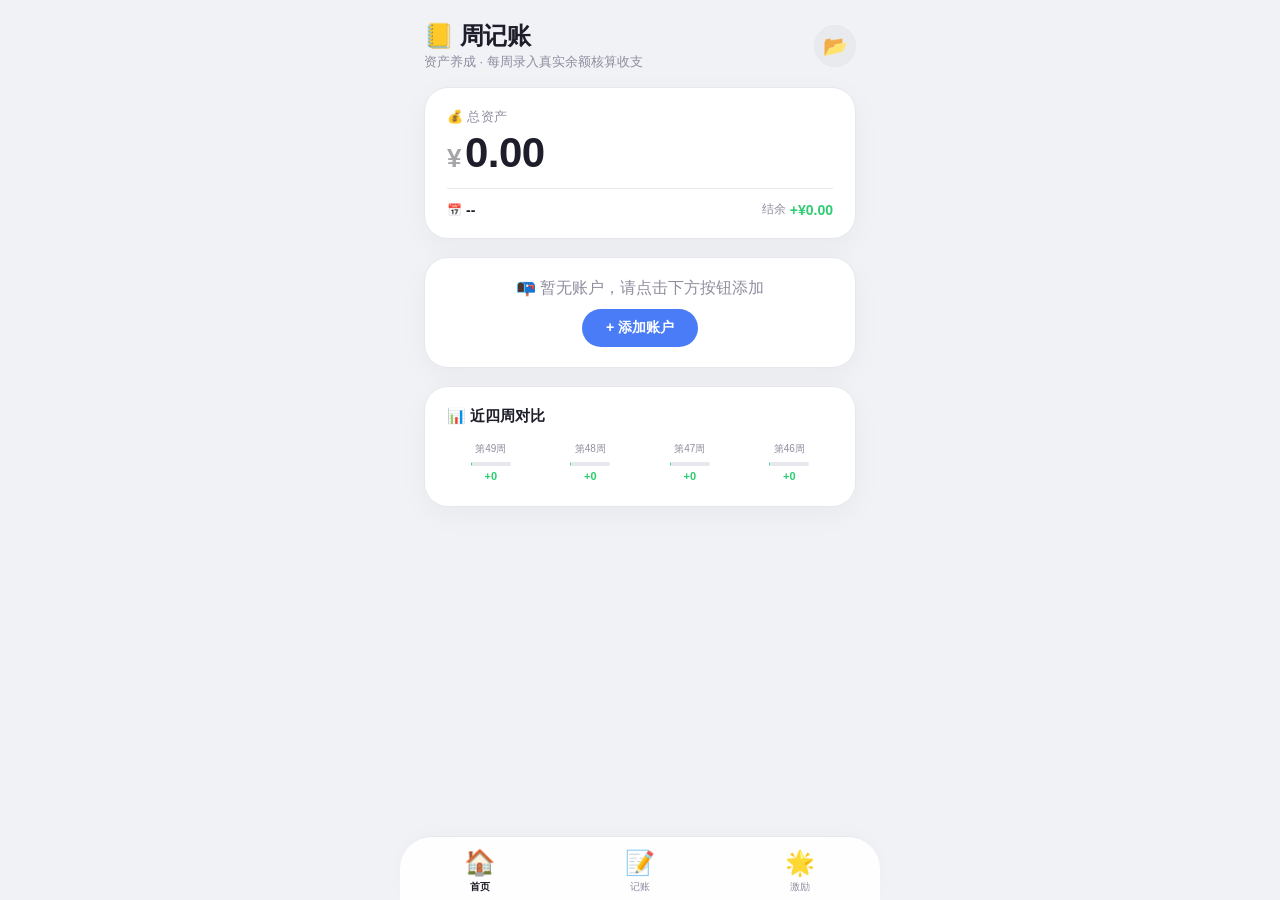
==== commit 6b6db72b: "更新 index.html" ====
--- a/index.html
+++ b/index.html
@@ -3,7 +3,7 @@
 <head>
     <meta charset="UTF-8">
     <meta name="viewport" content="width=device-width, initial-scale=1.0, maximum-scale=1.0, user-scalable=no">
-    <title>周记账 · 资产养成 + 阅读</title>
+    <title>周记账 · 资产养成</title>
     <style>
         *{margin:0;padding:0;box-sizing:border-box;}
         :root{
@@ -21,7 +21,6 @@
             --red:#e74c3c;
             --gold:#f39c12;
             --card-blue-bg:#eef2fa;
-            --highlight:#fff9c4;
         }
         body{
             font-family:-apple-system,BlinkMacSystemFont,"Segoe UI",Roboto,"Helvetica Neue",Arial,sans-serif;
@@ -42,7 +41,6 @@
         .header-actions{display:flex;gap:8px;}
         .header-actions button{background:rgba(0,0,0,0.03);border:1px solid var(--border);border-radius:50%;width:42px;height:42px;font-size:20px;cursor:pointer;transition:0.2s;display:flex;align-items:center;justify-content:center;color:var(--text-primary);}
         .header-actions button:active{transform:scale(0.92);background:rgba(0,0,0,0.06);}
-        .header-actions button.active-btn{background:rgba(74,124,247,0.12);border-color:var(--blue);}
         .tab-nav{position:fixed;bottom:0;left:50%;transform:translateX(-50%);width:100%;max-width:480px;background:rgba(255,255,255,0.92);backdrop-filter:blur(16px);-webkit-backdrop-filter:blur(16px);border-top:1px solid var(--border);border-radius:28px 28px 0 0;display:flex;justify-content:space-around;padding:6px 0 env(safe-area-inset-bottom,8px) 0;z-index:100;box-shadow:0 -4px 20px rgba(0,0,0,0.02);}
         .tab-item{display:flex;flex-direction:column;align-items:center;gap:2px;padding:6px 12px;border:none;background:transparent;font-size:10px;color:var(--text-muted);cursor:pointer;transition:0.2s;border-radius:16px;min-width:60px;position:relative;}
         .tab-item .tab-icon{font-size:24px;line-height:1.2;}
@@ -187,74 +185,9 @@
         .achievement-item .ach-icon{font-size:30px;display:block;margin-bottom:4px;}
         .achievement-item .ach-name{font-size:12px;font-weight:500;color:var(--text-muted);}
         .achievement-item.unlocked .ach-name{color:var(--text-primary);}
-        .plant-card .plant-canvas-wrap{display:flex;justify-content:center;align-items:center;padding:2px 0;position:relative;width:100%;}
-        .plant-card .plant-canvas-wrap canvas{width:100%;height:auto;max-width:360px;aspect-ratio:1/1;display:block;}
-        .plant-card .plant-stats{display:flex;justify-content:center;gap:24px;margin:6px 0 10px 0;}
-        .plant-card .plant-stats .stat-item{text-align:center;}
-        .plant-card .plant-stats .stat-item .stat-num{font-size:22px;font-weight:700;color:var(--text-primary);}
-        .plant-card .plant-stats .stat-item .stat-label{font-size:11px;color:var(--text-muted);}
-        .plant-card .plant-stats .stat-item .stat-num.green{color:var(--green);}
-        .plant-card .plant-stats .stat-item .stat-num.gold{color:var(--gold);}
-        .plant-card .plant-stage-label{text-align:center;font-size:14px;font-weight:500;color:var(--text-secondary);margin-bottom:4px;}
-        .plant-card .water-btn{display:block;margin:6px auto 0 auto;padding:10px 32px;border:none;border-radius:30px;font-size:15px;font-weight:600;cursor:pointer;transition:0.2s;background:var(--blue);color:#fff;box-shadow:0 4px 12px rgba(74,124,247,0.2);}
-        .plant-card .water-btn:active{transform:scale(0.94);}
-        .plant-card .water-btn:disabled{opacity:0.4;pointer-events:none;}
-        .water-animation{position:fixed;top:0;left:0;width:100%;height:100%;pointer-events:none;z-index:150;}
-        .water-drop{position:absolute;border-radius:50% 50% 50% 50% / 60% 60% 40% 40%;background:radial-gradient(circle at 30% 30%, rgba(100,200,255,0.9), rgba(30,144,255,0.3));box-shadow:0 0 8px rgba(30,144,255,0.2);animation:dropFall 1s ease-in forwards;}
-        @keyframes dropFall{0%{transform:translateY(0) scale(1) rotate(0deg);opacity:1;}100%{transform:translateY(220px) scale(0.2) rotate(30deg);opacity:0;}}
-        .water-splash{position:absolute;border-radius:50%;background:radial-gradient(circle, rgba(30,144,255,0.25), rgba(30,144,255,0.02));animation:splashExpand 0.7s ease-out forwards;}
-        @keyframes splashExpand{0%{transform:scale(0);opacity:1;}100%{transform:scale(4);opacity:0;}}
-        .water-can{position:absolute;left:50%;top:8%;transform:translateX(-50%);font-size:56px;animation:waterCan 1.2s ease forwards;}
-        @keyframes waterCan{0%{transform:translateX(-50%) rotate(0deg) scale(1);}30%{transform:translateX(-50%) rotate(-18deg) scale(1.1);}60%{transform:translateX(-50%) rotate(12deg) scale(1.05);}100%{transform:translateX(-50%) rotate(0deg) scale(1);}}
-        .plant-progress{height:4px;background:var(--border);border-radius:4px;margin-top:8px;overflow:hidden;}
-        .plant-progress .plant-progress-fill{height:100%;border-radius:4px;background:linear-gradient(90deg,var(--green),var(--blue));transition:width 0.6s ease;}
         .no-account-tip{text-align:center;padding:20px 0;color:var(--text-muted);}
         .no-account-tip button{background:var(--blue);color:#fff;border:none;border-radius:30px;padding:10px 24px;font-size:14px;font-weight:600;cursor:pointer;margin-top:8px;box-shadow:0 4px 12px rgba(74,124,247,0.2);}
-        .stage-preview-container{display:flex;gap:12px;overflow-x:auto;padding:8px 4px;flex-wrap:nowrap;max-height:70vh;align-items:flex-start;}
-        .stage-preview-container .stage-card{flex:0 0 auto;width:120px;background:var(--bg);border-radius:12px;padding:8px;text-align:center;}
-        .stage-preview-container .stage-card canvas{width:120px;height:120px;display:block;margin:0 auto;border-radius:8px;}
-        .stage-preview-container .stage-card .stage-name{font-size:12px;font-weight:600;margin-bottom:4px;}
-        .stage-preview-container .stage-card .stage-days{font-size:10px;color:var(--text-muted);}
-        /* ===== 阅读器样式 ===== */
-        .reader-header{display:flex;justify-content:space-between;align-items:center;margin-bottom:12px;}
-        .reader-header .title{font-size:17px;font-weight:600;color:var(--text-primary);}
-        .reader-toolbar{display:flex;flex-wrap:wrap;gap:6px;margin-bottom:12px;padding:8px 0;border-bottom:1px solid var(--border);}
-        .reader-toolbar .tool-btn{background:var(--bg);border:1px solid var(--border);border-radius:20px;padding:6px 14px;font-size:13px;cursor:pointer;transition:0.2s;display:flex;align-items:center;gap:4px;color:var(--text-primary);}
-        .reader-toolbar .tool-btn:active{transform:scale(0.94);background:rgba(74,124,247,0.08);}
-        .reader-toolbar .tool-btn.active-tool{background:rgba(74,124,247,0.15);border-color:var(--blue);}
-        .reader-toolbar .tool-btn .badge{background:var(--blue);color:#fff;border-radius:10px;padding:0 8px;font-size:10px;margin-left:2px;}
-        .reader-toolbar .tool-btn.speaking{background:var(--gold);border-color:var(--gold);color:#fff;}
-        .reader-content-wrap{background:var(--bg);border-radius:var(--radius-sm);padding:16px;max-height:400px;overflow-y:auto;white-space:pre-wrap;word-break:break-word;font-size:15px;line-height:1.8;color:var(--text-primary);min-height:200px;position:relative;}
-        .reader-content-wrap .hl{background:#ffeb3b;border-radius:2px;}
-        .reader-content-wrap .highlight{background:var(--highlight);border-radius:2px;padding:0 1px;}
-        .reader-content-wrap .tag-marker{background:rgba(74,124,247,0.15);border-radius:3px;padding:0 2px;border-left:3px solid var(--blue);cursor:pointer;}
-        .reader-content-wrap .tag-marker:hover{background:rgba(74,124,247,0.25);}
-        .reader-content-wrap .selected-text{background:rgba(74,124,247,0.2);}
-        .reader-stats{display:flex;justify-content:space-around;padding:10px 0;background:var(--card-bg);border-radius:var(--radius-sm);border:1px solid var(--border);margin:12px 0;}
-        .reader-stats .stat-item{text-align:center;}
-        .reader-stats .stat-item .num{font-size:20px;font-weight:700;color:var(--text-primary);}
-        .reader-stats .stat-item .label{font-size:11px;color:var(--text-muted);}
-        .reader-controls{display:flex;gap:10px;justify-content:center;flex-wrap:wrap;}
-        .reader-controls button{padding:8px 20px;border:none;border-radius:30px;font-size:14px;cursor:pointer;transition:0.2s;}
-        .reader-controls .btn-stop{background:var(--red);color:#fff;}
-        .reader-controls .btn-stop:active{transform:scale(0.94);}
-        .speed-control{display:flex;align-items:center;gap:6px;font-size:13px;color:var(--text-muted);}
-        .speed-control select{padding:4px 8px;border-radius:12px;border:1px solid var(--border);background:#fff;font-size:13px;}
-        .search-bar{display:flex;gap:8px;align-items:center;padding:8px 12px;background:var(--card-bg);border-radius:var(--radius-sm);border:1px solid var(--border);margin-bottom:10px;}
-        .search-bar input{flex:1;border:none;outline:none;font-size:15px;background:transparent;color:var(--text-primary);}
-        .search-bar input::placeholder{color:var(--text-muted);}
-        .search-bar .search-nav{display:flex;gap:4px;}
-        .search-bar .search-nav button{background:var(--bg);border:none;border-radius:50%;width:32px;height:32px;font-size:16px;cursor:pointer;color:var(--text-primary);}
-        .search-bar .search-nav button:active{background:rgba(0,0,0,0.06);}
-        .search-bar .close-search{background:none;border:none;font-size:18px;cursor:pointer;color:var(--text-muted);padding:0 4px;}
-        .tag-directory-item{display:flex;justify-content:space-between;padding:10px 0;border-bottom:1px solid var(--border);cursor:pointer;}
-        .tag-directory-item:active{background:var(--bg);}
-        .tag-directory-item .tag-text{font-size:14px;color:var(--text-primary);}
-        .tag-directory-item .tag-preview{font-size:12px;color:var(--text-muted);max-width:60%;overflow:hidden;text-overflow:ellipsis;white-space:nowrap;}
-        .empty-reader{text-align:center;padding:40px 0;color:var(--text-muted);}
-        .empty-reader .big-icon{font-size:48px;display:block;margin-bottom:12px;}
-        .reader-file-info{font-size:12px;color:var(--text-muted);text-align:center;margin:6px 0;}
-        @media (max-width:420px){body{padding:0 12px 80px 12px;} .card-main .card-number{font-size:34px;} .card-main .card-number .currency{font-size:22px;} .card-secondary .goal-row .mini-circle{width:70px;height:70px;} .journal-form .form-group.amount-field input{font-size:20px;} .plant-card .plant-canvas-wrap canvas{max-width:300px;}}
+        @media (max-width:420px){body{padding:0 12px 80px 12px;} .card-main .card-number{font-size:34px;} .card-main .card-number .currency{font-size:22px;} .card-secondary .goal-row .mini-circle{width:70px;height:70px;} .journal-form .form-group.amount-field input{font-size:20px;}}
         @media (min-width:600px){body{padding:0 24px 90px 24px;} .tab-nav{border-radius:32px 32px 0 0;}}
     </style>
 </head>
@@ -262,12 +195,8 @@
 <div id="toast" class="toast"></div>
 <header class="app-header">
     <div><h1>📒 周记账</h1><span class="sub">资产养成 · 每周录入真实余额核算收支</span></div>
-    <div class="header-actions" id="headerActions">
-        <!-- 默认显示数据同步按钮（非阅读页） -->
-        <button onclick="openSyncModal()" title="导入/导出账本数据" style="font-size:20px;" id="syncBtn">📂</button>
-        <!-- 阅读页专用按钮（默认隐藏） -->
-        <button onclick="document.getElementById('readerFileInput').click()" title="上传文件阅读" style="font-size:20px;display:none;" id="uploadBtn">📤</button>
-        <button onclick="toggleSearchBar()" title="搜索文本" style="font-size:20px;display:none;" id="searchBtn">🔍</button>
+    <div class="header-actions">
+        <button onclick="openSyncModal()" title="导入/导出账本数据" style="font-size:20px;">📂</button>
     </div>
 </header>
 
@@ -332,23 +261,8 @@
     </div>
 </div>
 
-<!-- ===== 激励页（树苗成长） ===== -->
+<!-- ===== 激励页（仅目标与成就） ===== -->
 <div id="page-inspire" class="page">
-    <div class="card-secondary plant-card">
-        <div class="sec-header" onclick="openStagePreview()">
-            <span class="sec-title">🌱 树苗成长</span>
-            <span class="sec-action" id="plantStageLabel" style="font-weight:600;color:var(--blue);">种子</span>
-        </div>
-        <div class="plant-canvas-wrap">
-            <canvas id="plantCanvas" width="640" height="640"></canvas>
-        </div>
-        <div class="plant-stats">
-            <div class="stat-item"><div class="stat-num green" id="todayWaterCount">0</div><div class="stat-label">今日浇水</div></div>
-            <div class="stat-item"><div class="stat-num gold" id="totalWaterDays">0</div><div class="stat-label">累计天数</div></div>
-        </div>
-        <div class="plant-progress"><div class="plant-progress-fill" id="plantProgressFill" style="width:0%;"></div></div>
-        <button class="water-btn" id="waterBtn" onclick="handleWaterPlant()">💧 浇水</button>
-    </div>
     <div class="card-secondary" style="padding:18px 18px;">
         <div class="sec-header"><span>🎯 储蓄目标</span><button class="sec-action" onclick="showAddGoalModal()" style="background:none;border:none;color:var(--blue);font-size:14px;cursor:pointer;">+ 添加</button></div>
         <div id="goalList"></div>
@@ -359,71 +273,11 @@
     </div>
 </div>
 
-<!-- ===== 阅读页（重构） ===== -->
-<div id="page-read" class="page">
-    <div class="card-secondary" style="padding:16px 18px;">
-        <!-- 头部 -->
-        <div class="reader-header">
-            <span class="title">📖 阅读器</span>
-            <span style="font-size:12px;color:var(--text-muted);" id="readerFileName"></span>
-        </div>
-        <!-- 搜索栏（默认隐藏） -->
-        <div id="searchBar" class="search-bar" style="display:none;">
-            <input type="text" id="searchInput" placeholder="搜索关键词..." oninput="doSearch(this.value)">
-            <div class="search-nav">
-                <button onclick="searchPrev()" title="上一个">↑</button>
-                <button onclick="searchNext()" title="下一个">↓</button>
-            </div>
-            <button class="close-search" onclick="toggleSearchBar()">✕</button>
-        </div>
-        <!-- 工具栏 -->
-        <div class="reader-toolbar">
-            <button class="tool-btn" id="tagToolBtn" onclick="handleTagToolClick()">🏷 标签 <span class="badge" id="tagCountBadge">0</span></button>
-            <button class="tool-btn" id="underlineToolBtn" onclick="handleUnderlineToolClick()">✏️ 划线</button>
-            <button class="tool-btn" id="voiceToolBtn" onclick="toggleVoice()">🎧 语音</button>
-            <div class="speed-control">
-                <span>速度</span>
-                <select id="voiceSpeedSelect" onchange="updateVoiceSpeed()">
-                    <option value="0.5">0.5x</option>
-                    <option value="0.8">0.8x</option>
-                    <option value="1.0" selected>1.0x</option>
-                    <option value="1.5">1.5x</option>
-                    <option value="2.0">2.0x</option>
-                </select>
-            </div>
-            <button class="tool-btn" onclick="openTagDirectory()">📂 标签目录</button>
-        </div>
-        <!-- 内容区 -->
-        <div id="readerContentWrap" class="reader-content-wrap" onclick="handleContentClick(event)" onmouseup="handleContentSelect(event)">
-            <div id="readerContentInner" style="white-space:pre-wrap;word-break:break-word;line-height:1.8;font-size:15px;">
-                <div class="empty-reader">
-                    <span class="big-icon">📤</span>
-                    点击右上角 📤 上传 TXT / Word / PDF 文件
-                </div>
-            </div>
-        </div>
-        <!-- 文件上传（隐藏） -->
-        <input type="file" id="readerFileInput" accept=".txt,.docx,.pdf" style="display:none;" onchange="handleReaderFile(event)">
-        <!-- 统计 -->
-        <div class="reader-stats">
-            <div class="stat-item"><div class="num" id="readerTotalSeconds">0</div><div class="label">累计秒数</div></div>
-            <div class="stat-item"><div class="num" id="readerTotalDays">0</div><div class="label">阅读天数</div></div>
-            <div class="stat-item"><div class="num" id="readerCurrentSession">0</div><div class="label">本次(秒)</div></div>
-        </div>
-        <!-- 控制 -->
-        <div class="reader-controls">
-            <button class="btn-stop" id="readerStopBtn" onclick="stopReading()" style="display:none;">⏹ 停止阅读</button>
-            <button onclick="resetReaderStats()" style="background:var(--bg);color:var(--text-muted);">重置统计</button>
-        </div>
-    </div>
-</div>
-
-<!-- ===== 导航栏 ===== -->
+<!-- ===== 导航栏（三个标签） ===== -->
 <nav class="tab-nav">
     <button class="tab-item active" data-tab="home" onclick="switchTab('home')"><span class="tab-icon">🏠</span> 首页</button>
     <button class="tab-item" data-tab="journal" onclick="switchTab('journal')"><span class="tab-icon">📝</span> 记账</button>
     <button class="tab-item" data-tab="inspire" onclick="switchTab('inspire')"><span class="tab-icon">🌟</span> 激励</button>
-    <button class="tab-item" data-tab="read" onclick="switchTab('read')"><span class="tab-icon">📖</span> 阅读</button>
 </nav>
 
 <!-- ===== 模态框 ===== -->
@@ -435,22 +289,9 @@
 <div class="modal-overlay" id="modalUploadBalance"><div class="modal-box"><h3>📤 上传本周余额</h3><p style="font-size:14px;color:var(--text-muted);margin-bottom:12px;">录入每个账户当前真实余额，系统自动计算差额生成调整记录。</p><div id="balanceInputs"></div><div class="form-group" style="margin-top:8px;"><label>记录日期</label><input type="date" id="uploadDate" required></div><div class="modal-actions"><button class="btn-cancel" onclick="closeModal('modalUploadBalance')">取消</button><button class="btn-confirm" onclick="submitBalanceUpload()">确认上传</button></div></div></div>
 <div class="modal-overlay" id="modalGoal"><div class="modal-box"><h3>🎯 添加目标</h3><div class="form-group"><label>目标名称</label><input type="text" id="goalName" placeholder="如：旅行基金" value="梦想基金"></div><div class="form-group"><label>目标金额 (¥)</label><input type="number" id="goalTarget" step="0.01" value="5000"></div><div class="form-group"><label>当前已存 (¥)</label><input type="number" id="goalCurrent" step="0.01" value="0"></div><div class="modal-actions"><button class="btn-cancel" onclick="closeModal('modalGoal')">取消</button><button class="btn-confirm" onclick="addGoal()">确认添加</button></div></div></div>
 <div class="modal-overlay" id="modalGoalProgress"><div class="modal-box"><h3>📈 更新进度</h3><div class="form-group"><label>增加金额 (¥)</label><input type="number" id="goalProgressAmount" step="0.01" min="0.01" placeholder="输入金额" value="100"></div><div style="font-size:13px;color:var(--text-muted);margin-bottom:12px;">当前进度: <span id="goalProgressCurrent">0</span> / <span id="goalProgressTarget">0</span></div><div class="modal-actions"><button class="btn-cancel" onclick="closeModal('modalGoalProgress')">取消</button><button class="btn-confirm" onclick="updateGoalProgress()">确认增加</button></div></div></div>
-<!-- 标签目录模态框 -->
-<div class="modal-overlay" id="modalTagDirectory"><div class="modal-box"><h3>🏷 标签目录 <button class="sec-action" onclick="closeModal('modalTagDirectory')" style="background:none;border:none;color:var(--text-muted);font-size:18px;cursor:pointer;">✕</button></h3><div id="tagDirectoryList"></div><div class="modal-actions"><button class="btn-cancel" onclick="closeModal('modalTagDirectory')">关闭</button></div></div></div>
 
 <!-- ===== 同步模态框 ===== -->
 <div class="modal-overlay" id="modalSync"><div class="modal-box"><h3>📂 数据同步</h3><div style="display:flex;flex-direction:column;gap:12px;"><button class="btn-primary" onclick="exportData()" style="background:var(--green);color:#fff;">📤 导出账本</button><div><label for="importFileInput" style="display:block;text-align:center;padding:12px;border:1px dashed var(--border);border-radius:14px;cursor:pointer;background:var(--bg);color:var(--text-muted);">📥 点击选择文件导入</label><input type="file" id="importFileInput" accept=".json" style="display:none;" onchange="importData(event)"></div><button class="btn-cancel" onclick="closeModal('modalSync')">关闭</button></div><div class="text-muted" style="margin-top:12px;font-size:12px;text-align:center;">导入将覆盖当前所有数据，请谨慎操作</div></div></div>
-
-<!-- ===== 成长阶段预览模态框 ===== -->
-<div class="modal-overlay" id="modalStagePreview">
-    <div class="modal-box" style="max-width:100%;">
-        <h3>
-            <span>🌱 成长阶段预览</span>
-            <button class="sec-action" onclick="closeModal('modalStagePreview')" style="background:none;border:none;color:var(--text-muted);font-size:18px;cursor:pointer;">✕</button>
-        </h3>
-        <div id="stagePreviewContainer" class="stage-preview-container"></div>
-    </div>
-</div>
 
 <script>
     // ==================== 预设账户 ====================
@@ -464,8 +305,6 @@
     ];
 
     const STORAGE_KEY = 'financeAppData';
-    const READER_STORAGE_KEY = 'readerData';
-    const READER_CONTENT_KEY = 'readerContentData';
 
     // ==================== 默认数据 ====================
     function getDefaultData(){
@@ -510,641 +349,6 @@
         localStorage.setItem(STORAGE_KEY,JSON.stringify(data));
     }
 
-    // ==================== 阅读器数据 ====================
-    let readerData = null;
-    function loadReaderData(){
-        const raw = localStorage.getItem(READER_STORAGE_KEY);
-        if(raw){
-            try{
-                readerData = JSON.parse(raw);
-                if(typeof readerData.totalSeconds !== 'number') readerData.totalSeconds = 0;
-                if(!Array.isArray(readerData.readDays)) readerData.readDays = [];
-                if(!Array.isArray(readerData.tags)) readerData.tags = [];
-                if(!Array.isArray(readerData.highlights)) readerData.highlights = [];
-                return;
-            }catch(e){}
-        }
-        readerData = { totalSeconds: 0, readDays: [], tags: [], highlights: [] };
-        saveReaderData();
-    }
-    function saveReaderData(){
-        localStorage.setItem(READER_STORAGE_KEY, JSON.stringify(readerData));
-    }
-
-    // 阅读内容存储（纯文本）
-    let currentText = '';
-    let currentFileName = '';
-    // 搜索状态
-    let searchResults = [];
-    let searchIndex = -1;
-    let searchActive = false;
-
-    // 阅读计时相关
-    let readingStartTime = null;
-    let readingTimerInterval = null;
-
-    // 语音相关
-    let isSpeaking = false;
-    let speechUtterance = null;
-    let voiceSpeed = 1.0;
-
-    // 标签模式 & 高亮模式
-    let tagMode = false;
-    let highlightMode = false;
-
-    // ==================== 阅读器核心功能 ====================
-
-    function updateReaderStats(){
-        document.getElementById('readerTotalSeconds').textContent = readerData.totalSeconds;
-        document.getElementById('readerTotalDays').textContent = readerData.readDays.length;
-        if(!readingStartTime){
-            document.getElementById('readerCurrentSession').textContent = '0';
-        }
-        document.getElementById('tagCountBadge').textContent = readerData.tags.length;
-    }
-
-    function startReading(){
-        if(readingStartTime) return;
-        readingStartTime = new Date();
-        if(readingTimerInterval) clearInterval(readingTimerInterval);
-        readingTimerInterval = setInterval(()=>{
-            if(readingStartTime){
-                const now = new Date();
-                const diff = Math.floor((now - readingStartTime) / 1000);
-                document.getElementById('readerCurrentSession').textContent = diff;
-                const total = readerData.totalSeconds + diff;
-                document.getElementById('readerTotalSeconds').textContent = total;
-            }
-        }, 1000);
-        document.getElementById('readerStopBtn').style.display = 'inline-block';
-    }
-
-    function stopReading(){
-        if(!readingStartTime) return;
-        const now = new Date();
-        const diff = Math.floor((now - readingStartTime) / 1000);
-        if(diff > 0){
-            readerData.totalSeconds += diff;
-            const today = getTodayStr();
-            if(!readerData.readDays.includes(today)){
-                readerData.readDays.push(today);
-            }
-            saveReaderData();
-            updateReaderStats();
-            showToast(`⏱ 本次阅读 ${diff} 秒`);
-        }
-        if(readingTimerInterval) clearInterval(readingTimerInterval);
-        readingTimerInterval = null;
-        readingStartTime = null;
-        document.getElementById('readerCurrentSession').textContent = '0';
-        document.getElementById('readerStopBtn').style.display = 'none';
-        updateReaderStats();
-    }
-
-    function resetReaderStats(){
-        if(confirm('确定重置所有阅读统计数据吗？')){
-            readerData.totalSeconds = 0;
-            readerData.readDays = [];
-            readerData.tags = [];
-            readerData.highlights = [];
-            saveReaderData();
-            updateReaderStats();
-            renderReaderContent();
-            showToast('已重置阅读统计');
-        }
-    }
-
-    // 处理文件上传（支持TXT/PDF/DOCX，自动检测编码）
-    function handleReaderFile(event){
-        const file = event.target.files[0];
-        if(!file) return;
-        currentFileName = file.name;
-        document.getElementById('readerFileName').textContent = currentFileName;
-
-        const ext = file.name.split('.').pop().toLowerCase();
-        if(ext === 'txt'){
-            const reader = new FileReader();
-            reader.onload = function(e){
-                const buffer = e.target.result;
-                let text = new TextDecoder('utf-8').decode(buffer);
-                if(text.includes('\uFFFD') || text.replace(/[\x20-\x7E\n\r\t]/g,'').length > text.length * 0.1){
-                    text = new TextDecoder('gbk').decode(buffer);
-                }
-                setReaderContent(text);
-                switchTab('read');
-                startReading();
-            };
-            reader.readAsArrayBuffer(file);
-        } else if(ext === 'pdf'){
-            if(typeof pdfjsLib === 'undefined'){
-                loadPdfJsAndParse(file);
-            } else {
-                parsePdf(file);
-            }
-        } else if(ext === 'docx'){
-            if(typeof mammoth === 'undefined'){
-                loadMammothAndParse(file);
-            } else {
-                parseDocx(file);
-            }
-        } else {
-            showToast('不支持的文件格式');
-        }
-        event.target.value = '';
-    }
-
-    function loadPdfJsAndParse(file){
-        const script = document.createElement('script');
-        script.src = 'https://cdnjs.cloudflare.com/ajax/libs/pdf.js/2.16.105/pdf.min.js';
-        script.onload = function(){
-            pdfjsLib.GlobalWorkerOptions.workerSrc = 'https://cdnjs.cloudflare.com/ajax/libs/pdf.js/2.16.105/pdf.worker.min.js';
-            parsePdf(file);
-        };
-        script.onerror = function(){ showToast('加载PDF解析库失败'); };
-        document.head.appendChild(script);
-    }
-
-    function parsePdf(file){
-        const reader = new FileReader();
-        reader.onload = function(e){
-            const arrayBuffer = e.target.result;
-            pdfjsLib.getDocument({data: arrayBuffer}).promise.then(function(pdf){
-                let fullText = '';
-                let pages = pdf.numPages;
-                let promise = Promise.resolve();
-                for(let i=1; i<=pages; i++){
-                    promise = promise.then(function(){
-                        return pdf.getPage(i).then(function(page){
-                            return page.getTextContent().then(function(textContent){
-                                let pageText = '';
-                                textContent.items.forEach(function(item){
-                                    pageText += item.str + ' ';
-                                });
-                                fullText += pageText + '\n\n';
-                            });
-                        });
-                    });
-                }
-                promise.then(function(){
-                    setReaderContent(fullText);
-                    switchTab('read');
-                    startReading();
-                }).catch(function(err){ showToast('PDF解析失败'); });
-            }).catch(function(err){ showToast('PDF加载失败'); });
-        };
-        reader.readAsArrayBuffer(file);
-    }
-
-    function loadMammothAndParse(file){
-        const script = document.createElement('script');
-        script.src = 'https://cdnjs.cloudflare.com/ajax/libs/mammoth/1.6.0/mammoth.browser.min.js';
-        script.onload = function(){ parseDocx(file); };
-        script.onerror = function(){ showToast('加载Word解析库失败'); };
-        document.head.appendChild(script);
-    }
-
-    function parseDocx(file){
-        const reader = new FileReader();
-        reader.onload = function(e){
-            const arrayBuffer = e.target.result;
-            mammoth.extractRawText({arrayBuffer: arrayBuffer}).then(function(result){
-                setReaderContent(result.value);
-                switchTab('read');
-                startReading();
-            }).catch(function(err){ showToast('Word解析失败'); });
-        };
-        reader.readAsArrayBuffer(file);
-    }
-
-    // 设置阅读内容
-    function setReaderContent(text){
-        currentText = text;
-        localStorage.setItem(READER_CONTENT_KEY, JSON.stringify({text: text, name: currentFileName}));
-        renderReaderContent();
-    }
-
-    // 渲染阅读内容（带标注）
-    function renderReaderContent(){
-        const container = document.getElementById('readerContentInner');
-        if(!currentText){
-            container.innerHTML = `<div class="empty-reader"><span class="big-icon">📤</span>点击右上角 📤 上传 TXT / Word / PDF 文件</div>`;
-            return;
-        }
-
-        const wrap = document.getElementById('readerContentWrap');
-        const scrollPos = wrap.scrollTop;
-
-        let html = currentText;
-
-        // 应用高亮（背景色）
-        if(readerData.highlights && readerData.highlights.length > 0){
-            let sorted = [...readerData.highlights].sort((a,b) => b.start - a.start);
-            for(let h of sorted){
-                if(h.start >= 0 && h.end <= html.length && h.start < h.end){
-                    const before = html.substring(0, h.start);
-                    const middle = html.substring(h.start, h.end);
-                    const after = html.substring(h.end);
-                    html = before + `<span class="highlight">${middle}</span>` + after;
-                }
-            }
-        }
-
-        // 应用标签
-        if(readerData.tags && readerData.tags.length > 0){
-            let sorted = [...readerData.tags].sort((a,b) => b.start - a.start);
-            for(let t of sorted){
-                if(t.start >= 0 && t.end <= html.length && t.start < t.end){
-                    const before = html.substring(0, t.start);
-                    const middle = html.substring(t.start, t.end);
-                    const after = html.substring(t.end);
-                    const label = t.label || '🏷';
-                    html = before + `<span class="tag-marker" data-tag-id="${t.id}" title="标签: ${label}">${middle}</span>` + after;
-                }
-            }
-        }
-
-        // 高亮搜索
-        if(searchActive && searchResults.length > 0){
-            // 重新构建，只高亮
-            let searchHtml = currentText;
-            let sortedPos = [...searchResults].sort((a,b) => b - a);
-            for(let pos of sortedPos){
-                const kw = document.getElementById('searchInput')?.value || '';
-                if(kw && pos >= 0 && pos + kw.length <= searchHtml.length){
-                    const before = searchHtml.substring(0, pos);
-                    const middle = searchHtml.substring(pos, pos + kw.length);
-                    const after = searchHtml.substring(pos + kw.length);
-                    searchHtml = before + `<span class="hl">${middle}</span>` + after;
-                }
-            }
-            // 但需要保留标签和高亮吗？在搜索时我们希望看到所有标注，但为了简化，我们在搜索时只显示高亮，保留标签和高亮背景。
-            // 更合理：在搜索时，先构建标注，再套搜索高亮。
-            // 我们选择保留所有标注，再额外添加搜索高亮。
-            // 但为了不破坏已有标注，我们需要在标注之上再添加高亮，但标注已经用span包裹，替换会破坏结构。
-            // 所以搜索高亮时，我们重新构建：先构建标注（已做），然后针对纯文本位置做高亮，但会与现有span冲突。
-            // 因此，搜索时我们采用简单方式：只显示高亮，不显示其他标注。
-            // 但用户可能希望看到标签和划线，所以我们改为：保留标注，但搜索高亮用另一种方式：用js滚动定位，但不修改html。
-            // 为了快速实现，我们采用搜索高亮显示在标注之上的方式，但技术复杂，我们采用折中方案：
-            // 当搜索激活时，我们重新渲染，只显示高亮，不显示标签和划线。
-            // 退出搜索后恢复。
-            if(searchActive){
-                container.innerHTML = searchHtml;
-                wrap.scrollTop = scrollPos;
-                return;
-            }
-        }
-
-        container.innerHTML = html;
-        wrap.scrollTop = scrollPos;
-    }
-
-    // ===== 搜索功能 =====
-    function toggleSearchBar(){
-        const bar = document.getElementById('searchBar');
-        if(bar.style.display === 'none'){
-            bar.style.display = 'flex';
-            document.getElementById('searchInput').focus();
-            document.getElementById('searchBtn').classList.add('active-btn');
-        }else{
-            bar.style.display = 'none';
-            searchActive = false;
-            searchResults = [];
-            searchIndex = -1;
-            document.getElementById('searchBtn').classList.remove('active-btn');
-            renderReaderContent();
-        }
-    }
-
-    function doSearch(keyword){
-        if(!keyword || !currentText){
-            searchResults = [];
-            searchIndex = -1;
-            searchActive = false;
-            renderReaderContent();
-            return;
-        }
-        searchActive = true;
-        searchResults = [];
-        let idx = currentText.indexOf(keyword);
-        while(idx !== -1){
-            searchResults.push(idx);
-            idx = currentText.indexOf(keyword, idx + 1);
-        }
-        searchIndex = searchResults.length > 0 ? 0 : -1;
-        renderReaderContent();
-        if(searchResults.length > 0){
-            showToast(`找到 ${searchResults.length} 个匹配`);
-            scrollToSearchResult(0);
-        }else{
-            showToast('未找到匹配');
-        }
-    }
-
-    function scrollToSearchResult(index){
-        if(index < 0 || index >= searchResults.length) return;
-        const pos = searchResults[index];
-        const wrap = document.getElementById('readerContentWrap');
-        const textBefore = currentText.substring(0, pos);
-        const lines = textBefore.split('\n').length;
-        const lineHeight = 1.8 * 15;
-        const targetScroll = Math.max(0, (lines - 3) * lineHeight);
-        wrap.scrollTop = targetScroll;
-        searchIndex = index;
-        const input = document.getElementById('searchInput');
-        if(input) input.placeholder = `${index+1}/${searchResults.length}`;
-    }
-
-    function searchNext(){
-        if(searchResults.length === 0) return;
-        searchIndex = (searchIndex + 1) % searchResults.length;
-        scrollToSearchResult(searchIndex);
-    }
-
-    function searchPrev(){
-        if(searchResults.length === 0) return;
-        searchIndex = (searchIndex - 1 + searchResults.length) % searchResults.length;
-        scrollToSearchResult(searchIndex);
-    }
-
-    // ===== 标签功能（单击添加，双击进入目录） =====
-    function handleTagToolClick(e){
-        // 检测双击
-        if(e && e.detail === 2){
-            // 双击：打开标签目录
-            openTagDirectory();
-            return;
-        }
-        // 单击：切换标签模式
-        tagMode = !tagMode;
-        const btn = document.getElementById('tagToolBtn');
-        if(tagMode){
-            btn.classList.add('active-tool');
-            highlightMode = false;
-            document.getElementById('underlineToolBtn').classList.remove('active-tool');
-            showToast('🏷 标签模式：选中文本后单击添加标签');
-        }else{
-            btn.classList.remove('active-tool');
-        }
-    }
-
-    // 为了支持双击，需要绑定dblclick事件
-    document.addEventListener('DOMContentLoaded', function(){
-        const tagBtn = document.getElementById('tagToolBtn');
-        tagBtn.addEventListener('click', handleTagToolClick);
-        tagBtn.addEventListener('dblclick', function(e){
-            e.preventDefault(); // 阻止再次触发单击
-            openTagDirectory();
-        });
-    });
-
-    function handleContentClick(event){
-        if(!tagMode && !highlightMode) return;
-        const selection = window.getSelection();
-        const text = selection.toString().trim();
-        if(text && text.length > 0){
-            const inner = document.getElementById('readerContentInner');
-            const fullText = inner.textContent;
-            const startIdx = fullText.indexOf(text);
-            if(startIdx !== -1){
-                const endIdx = startIdx + text.length;
-                if(tagMode){
-                    // 检查是否已存在标签
-                    const exists = readerData.tags.some(t => t.start === startIdx && t.end === endIdx);
-                    if(exists){
-                        showToast('该位置已有标签');
-                        selection.removeAllRanges();
-                        return;
-                    }
-                    const label = prompt('输入标签名称（留空使用默认）:', text.substring(0, 8));
-                    if(label !== null){
-                        readerData.tags.push({
-                            id: 'tag_' + Date.now() + Math.random().toString(36).slice(2,6),
-                            start: startIdx,
-                            end: endIdx,
-                            label: label || text.substring(0, 8)
-                        });
-                        saveReaderData();
-                        renderReaderContent();
-                        updateReaderStats();
-                        showToast('🏷 标签已添加');
-                    }
-                } else if(highlightMode){
-                    // 高亮（画线）
-                    const exists = readerData.highlights.some(h => h.start === startIdx && h.end === endIdx);
-                    if(exists){
-                        showToast('该位置已高亮');
-                        selection.removeAllRanges();
-                        return;
-                    }
-                    readerData.highlights.push({
-                        start: startIdx,
-                        end: endIdx
-                    });
-                    saveReaderData();
-                    renderReaderContent();
-                    showToast('✏️ 高亮已添加');
-                }
-            }else{
-                showToast('无法定位文本位置');
-            }
-            selection.removeAllRanges();
-        }else{
-            if(tagMode) showToast('请先选中一段文字再单击');
-            else if(highlightMode) showToast('请先选中一段文字再单击');
-        }
-    }
-
-    // ===== 划线（高亮）功能 =====
-    function handleUnderlineToolClick(){
-        highlightMode = !highlightMode;
-        const btn = document.getElementById('underlineToolBtn');
-        if(highlightMode){
-            btn.classList.add('active-tool');
-            tagMode = false;
-            document.getElementById('tagToolBtn').classList.remove('active-tool');
-            showToast('✏️ 高亮模式：选中文字后单击添加高亮背景');
-        }else{
-            btn.classList.remove('active-tool');
-        }
-    }
-
-    // 备用：鼠标释放时也能触发（但已用click统一处理）
-    function handleContentSelect(event){
-        // 仅用于辅助，主要逻辑在handleContentClick
-    }
-
-    // ===== 标签目录 =====
-    function openTagDirectory(){
-        const list = document.getElementById('tagDirectoryList');
-        if(readerData.tags.length === 0){
-            list.innerHTML = '<div style="padding:20px 0;text-align:center;color:var(--text-muted);">暂无标签</div>';
-        }else{
-            let html = '';
-            const sorted = [...readerData.tags].sort((a,b) => a.start - b.start);
-            for(let t of sorted){
-                const preview = currentText.substring(t.start, Math.min(t.start + 30, t.end)) + (t.end - t.start > 30 ? '...' : '');
-                html += `<div class="tag-directory-item" onclick="jumpToTag('${t.id}')">
-                    <span class="tag-text">🏷 ${t.label || '标签'}</span>
-                    <span class="tag-preview">${preview}</span>
-                </div>`;
-            }
-            list.innerHTML = html;
-        }
-        openModal('modalTagDirectory');
-    }
-
-    function jumpToTag(tagId){
-        const tag = readerData.tags.find(t => t.id === tagId);
-        if(tag){
-            closeModal('modalTagDirectory');
-            const wrap = document.getElementById('readerContentWrap');
-            const textBefore = currentText.substring(0, tag.start);
-            const lines = textBefore.split('\n').length;
-            const lineHeight = 1.8 * 15;
-            wrap.scrollTop = Math.max(0, (lines - 3) * lineHeight);
-            showToast(`📍 跳转到标签: ${tag.label || '标签'}`);
-        }
-    }
-
-    // ===== 语音功能 =====
-    function toggleVoice(){
-        if(isSpeaking){
-            stopVoice();
-        }else{
-            startVoice();
-        }
-    }
-
-    function startVoice(){
-        if(!currentText){
-            showToast('请先上传阅读内容');
-            return;
-        }
-        if(!window.speechSynthesis){
-            showToast('浏览器不支持语音朗读');
-            return;
-        }
-        if(isSpeaking){
-            stopVoice();
-            return;
-        }
-        const speedSelect = document.getElementById('voiceSpeedSelect');
-        voiceSpeed = parseFloat(speedSelect.value) || 1.0;
-
-        speechUtterance = new SpeechSynthesisUtterance(currentText);
-        speechUtterance.lang = 'zh-CN';
-        speechUtterance.rate = voiceSpeed;
-        speechUtterance.pitch = 1.0;
-        speechUtterance.volume = 1.0;
-
-        speechUtterance.onstart = function(){
-            isSpeaking = true;
-            document.getElementById('voiceToolBtn').textContent = '🔊 播放中';
-            document.getElementById('voiceToolBtn').classList.add('speaking');
-            showToast('🎧 开始朗读');
-        };
-        speechUtterance.onend = function(){
-            isSpeaking = false;
-            document.getElementById('voiceToolBtn').textContent = '🎧 语音';
-            document.getElementById('voiceToolBtn').classList.remove('speaking');
-        };
-        speechUtterance.onerror = function(){
-            isSpeaking = false;
-            document.getElementById('voiceToolBtn').textContent = '🎧 语音';
-            document.getElementById('voiceToolBtn').classList.remove('speaking');
-            showToast('语音播放出错');
-        };
-
-        window.speechSynthesis.speak(speechUtterance);
-    }
-
-    function stopVoice(){
-        if(window.speechSynthesis){
-            window.speechSynthesis.cancel();
-        }
-        isSpeaking = false;
-        document.getElementById('voiceToolBtn').textContent = '🎧 语音';
-        document.getElementById('voiceToolBtn').classList.remove('speaking');
-    }
-
-    function updateVoiceSpeed(){
-        const speedSelect = document.getElementById('voiceSpeedSelect');
-        voiceSpeed = parseFloat(speedSelect.value) || 1.0;
-        if(isSpeaking && speechUtterance){
-            speechUtterance.rate = voiceSpeed;
-        }
-        showToast(`语速: ${voiceSpeed}x`);
-    }
-
-    // ==================== 页面切换与按钮管理 ====================
-    function switchTab(tab){
-        if(tab !== 'read' && readingStartTime){
-            stopReading();
-        }
-        if(tab !== 'read' && isSpeaking){
-            stopVoice();
-        }
-        // 重置工具模式
-        if(tab !== 'read'){
-            tagMode = false;
-            highlightMode = false;
-            document.getElementById('tagToolBtn').classList.remove('active-tool');
-            document.getElementById('underlineToolBtn').classList.remove('active-tool');
-            // 隐藏搜索栏
-            document.getElementById('searchBar').style.display = 'none';
-            searchActive = false;
-            searchResults = [];
-            searchIndex = -1;
-            document.getElementById('searchBtn').classList.remove('active-btn');
-        }
-
-        currentTab=tab;
-        document.querySelectorAll('.page').forEach(p=>p.classList.remove('active'));
-        document.getElementById('page-'+tab).classList.add('active');
-        document.querySelectorAll('.tab-item').forEach(t=>t.classList.remove('active'));
-        document.querySelector(`.tab-item[data-tab="${tab}"]`).classList.add('active');
-
-        // 切换头部按钮
-        const syncBtn = document.getElementById('syncBtn');
-        const uploadBtn = document.getElementById('uploadBtn');
-        const searchBtn = document.getElementById('searchBtn');
-        if(tab === 'read'){
-            syncBtn.style.display = 'none';
-            uploadBtn.style.display = 'flex';
-            searchBtn.style.display = 'flex';
-        }else{
-            syncBtn.style.display = 'flex';
-            uploadBtn.style.display = 'none';
-            searchBtn.style.display = 'none';
-        }
-
-        renderAll();
-        if(tab==='journal') renderJournalPage();
-        if(tab==='inspire'){
-            renderPlant();
-            renderGoals();
-            renderAchievements();
-            startPlantAnimation();
-        }else{
-            stopPlantAnimation();
-        }
-        if(tab==='read'){
-            updateReaderStats();
-            const saved = localStorage.getItem(READER_CONTENT_KEY);
-            if(saved){
-                try{
-                    const obj = JSON.parse(saved);
-                    if(obj.text){
-                        currentText = obj.text;
-                        currentFileName = obj.name || '';
-                        document.getElementById('readerFileName').textContent = currentFileName;
-                        renderReaderContent();
-                    }
-                }catch(e){}
-            }
-        }
-    }
-
     // ==================== 工具函数 ====================
     function getTodayStr(){
         const now = new Date();
@@ -1166,7 +370,6 @@
         m.setHours(0,0,0,0);
         return m.toISOString().slice(0,10);
     }
-
     function getAccountBalance(accId){
         const acc=data.accounts.find(a=>a.id===accId);
         if(!acc) return 0;
@@ -1245,6 +448,19 @@
     });
 
     let currentTab='home';
+    function switchTab(tab){
+        currentTab=tab;
+        document.querySelectorAll('.page').forEach(p=>p.classList.remove('active'));
+        document.getElementById('page-'+tab).classList.add('active');
+        document.querySelectorAll('.tab-item').forEach(t=>t.classList.remove('active'));
+        document.querySelector(`.tab-item[data-tab="${tab}"]`).classList.add('active');
+        renderAll();
+        if(tab==='journal') renderJournalPage();
+        if(tab==='inspire'){
+            renderGoals();
+            renderAchievements();
+        }
+    }
 
     // ==================== 账户管理 ====================
     let editingAccountId=null;
@@ -1577,13 +793,6 @@
         renderJournalTxnList();
         renderAll();
         showToast('✅ 记录已保存');
-
-        setTimeout(() => {
-            triggerWaterAnimation();
-            switchTab('inspire');
-            setTimeout(() => { renderPlant(); renderGoals(); renderAchievements(); }, 100);
-        }, 300);
-
         checkAchievements();
     }
 
@@ -1920,7 +1129,7 @@
         if(a&&!a.unlocked){a.unlocked=true; showToast('🏆 解锁成就: '+a.name);}
     }
 
-    // 数据同步功能（导出/导入）
+    // 数据同步功能
     function openSyncModal(){openModal('modalSync');}
     function exportData(){
         const json=JSON.stringify(data,null,2);
@@ -1964,168 +1173,6 @@
         event.target.value='';
     }
 
-    // ==================== 树苗成长（简化保留） ====================
-    let animFrameId = null;
-    let animTime = 0;
-
-    const GROWTH_STAGES = [
-        { name: '种子', min: 0, max: 0, label: '🌰 种子', color: '#8D6E63' },
-        { name: '发芽', min: 1, max: 2, label: '🌱 发芽', color: '#66BB6A' },
-        { name: '小苗', min: 3, max: 5, label: '🌿 小苗', color: '#4CAF50' },
-        { name: '树苗', min: 6, max: 10, label: '🌳 树苗', color: '#388E3C' },
-        { name: '小树', min: 11, max: 20, label: '🌲 小树', color: '#2E7D32' },
-        { name: '大树', min: 21, max: 40, label: '🌳 大树', color: '#1B5E20' },
-        { name: '花园', min: 41, max: 60, label: '🌸 花园', color: '#E91E63' },
-        { name: '果园', min: 61, max: 80, label: '🍎 果园', color: '#F57C00' },
-        { name: '庄园', min: 81, max: Infinity, label: '🏡 庄园', color: '#4A148C' }
-    ];
-
-    function getGrowthStage(totalDays){
-        for(let s of GROWTH_STAGES){
-            if(totalDays >= s.min && totalDays <= s.max) return s;
-        }
-        return GROWTH_STAGES[0];
-    }
-
-    function drawPlantCore(ctx, w, h, totalDays, time){
-        ctx.clearRect(0, 0, w, h);
-        const progress = Math.min(1, totalDays / 80);
-        const groundY = h - 60;
-        const skyGrad = ctx.createLinearGradient(0,0,0,groundY);
-        skyGrad.addColorStop(0,'#b3d9ff');
-        skyGrad.addColorStop(0.7,'#d4eaff');
-        skyGrad.addColorStop(1,'#e8f5e9');
-        ctx.fillStyle = skyGrad;
-        ctx.fillRect(0,0,w,groundY);
-        ctx.fillStyle = '#7CB342';
-        ctx.fillRect(0, groundY, w, 60);
-        ctx.fillStyle = '#8BC34A';
-        ctx.fillRect(0, groundY+8, w, 52);
-        const cx = w * 0.4;
-        const trunkH = 25 + progress * 100;
-        const trunkW = 5 + progress * 14;
-        const trunkTop = groundY - trunkH;
-        ctx.fillStyle = '#5D4037';
-        ctx.fillRect(cx - trunkW/2, trunkTop, trunkW, trunkH);
-        const crownSize = 15 + progress * 75;
-        const crownY = trunkTop - 6;
-        const gradient = ctx.createRadialGradient(cx, crownY - 15, 5, cx, crownY, crownSize);
-        gradient.addColorStop(0, '#81C784');
-        gradient.addColorStop(0.5, '#4CAF50');
-        gradient.addColorStop(1, '#388E3C');
-        ctx.beginPath();
-        ctx.arc(cx, crownY, crownSize, 0, Math.PI*2);
-        ctx.fillStyle = gradient;
-        ctx.fill();
-    }
-
-    function startPlantAnimation(){
-        if(animFrameId) return;
-        function frame(timestamp){
-            animTime = timestamp / 1000;
-            const canvas = document.getElementById('plantCanvas');
-            if(canvas && document.getElementById('page-inspire').classList.contains('active')){
-                const ctx = canvas.getContext('2d');
-                const rect = canvas.parentElement.getBoundingClientRect();
-                const size = Math.min(rect.width || 300, 360);
-                canvas.width = size * 2;
-                canvas.height = size * 2;
-                canvas.style.width = size + 'px';
-                canvas.style.height = size + 'px';
-                ctx.scale(2, 2);
-                const dates = data.transactions.map(t => t.date);
-                const uniqueDates = new Set(dates);
-                const totalDays = uniqueDates.size;
-                drawPlantCore(ctx, size, size, totalDays, animTime);
-            }
-            animFrameId = requestAnimationFrame(frame);
-        }
-        animFrameId = requestAnimationFrame(frame);
-    }
-
-    function stopPlantAnimation(){
-        if(animFrameId){
-            cancelAnimationFrame(animFrameId);
-            animFrameId = null;
-        }
-    }
-
-    function renderPlant(){
-        const dates = data.transactions.map(t => t.date);
-        const uniqueDates = new Set(dates);
-        const totalDays = uniqueDates.size;
-        const today = getTodayStr();
-        const todayCount = data.transactions.filter(t => t.date === today).length;
-        document.getElementById('todayWaterCount').textContent = todayCount;
-        document.getElementById('totalWaterDays').textContent = totalDays;
-        const stage = getGrowthStage(totalDays);
-        document.getElementById('plantStageLabel').textContent = stage.label + ' ' + (totalDays>0?totalDays+'天':'');
-        const pct = Math.min(100, (totalDays / 80) * 100);
-        document.getElementById('plantProgressFill').style.width = pct + '%';
-        if(document.getElementById('page-inspire').classList.contains('active')){
-            startPlantAnimation();
-        }
-    }
-
-    function triggerWaterAnimation(){
-        const container = document.createElement('div');
-        container.className = 'water-animation';
-        document.body.appendChild(container);
-        const can = document.createElement('div');
-        can.className = 'water-can';
-        can.textContent = '🧹';
-        container.appendChild(can);
-        for(let i=0; i<40; i++){
-            const drop = document.createElement('div');
-            drop.className = 'water-drop';
-            const x = 10 + Math.random() * 80;
-            const delay = Math.random() * 0.5;
-            drop.style.left = x + '%';
-            drop.style.top = '8%';
-            drop.style.animationDelay = delay + 's';
-            drop.style.width = (5 + Math.random() * 8) + 'px';
-            drop.style.height = (12 + Math.random() * 18) + 'px';
-            container.appendChild(drop);
-        }
-        setTimeout(()=>{ if(container.parentNode) container.remove(); }, 2000);
-    }
-
-    function handleWaterPlant(){
-        triggerWaterAnimation();
-        renderPlant();
-        renderAll();
-        checkAchievements();
-        showToast('💧 浇水啦！');
-    }
-
-    function openStagePreview(){
-        const container = document.getElementById('stagePreviewContainer');
-        container.innerHTML = '';
-        GROWTH_STAGES.forEach(stage => {
-            const days = stage.min;
-            const card = document.createElement('div');
-            card.className = 'stage-card';
-            const nameDiv = document.createElement('div');
-            nameDiv.className = 'stage-name';
-            nameDiv.textContent = stage.label;
-            card.appendChild(nameDiv);
-            const canvas = document.createElement('canvas');
-            canvas.width = 240;
-            canvas.height = 240;
-            canvas.style.width = '120px';
-            canvas.style.height = '120px';
-            const ctx = canvas.getContext('2d');
-            drawPlantCore(ctx, 240, 240, days, 0);
-            card.appendChild(canvas);
-            const daysDiv = document.createElement('div');
-            daysDiv.className = 'stage-days';
-            daysDiv.textContent = days + '天' + (stage.max === Infinity ? '+' : '~'+stage.max+'天');
-            card.appendChild(daysDiv);
-            container.appendChild(card);
-        });
-        openModal('modalStagePreview');
-    }
-
     // ==================== 渲染全部 ====================
     function renderAll(){
         renderPresetAccountModal();
@@ -2135,57 +1182,20 @@
         renderHomeWeekChart();
         renderGoals();
         renderAchievements();
-        if(document.getElementById('page-inspire').classList.contains('active')){
-            renderPlant();
-            startPlantAnimation();
-        }else{
-            stopPlantAnimation();
-        }
         if(document.getElementById('page-journal').classList.contains('active')) renderJournalPage();
         if(document.getElementById('modalFullManage').classList.contains('show')) renderFullAccountList();
         if(document.getElementById('modalFinanceAccounts').classList.contains('show')) showFinanceAccounts();
-        if(document.getElementById('page-read').classList.contains('active')){
-            updateReaderStats();
-        }
     }
 
     // ==================== 初始化 ====================
     window.onload=function(){
         loadData();
-        loadReaderData();
-        // 恢复阅读内容
-        const saved = localStorage.getItem(READER_CONTENT_KEY);
-        if(saved){
-            try{
-                const obj = JSON.parse(saved);
-                if(obj.text){
-                    currentText = obj.text;
-                    currentFileName = obj.name || '';
-                    document.getElementById('readerFileName').textContent = currentFileName;
-                    renderReaderContent();
-                }
-            }catch(e){}
-        }
-        // 默认显示同步按钮
-        document.getElementById('syncBtn').style.display = 'flex';
-        document.getElementById('uploadBtn').style.display = 'none';
-        document.getElementById('searchBtn').style.display = 'none';
         renderAll();
-        // 初始化语音
-        if(window.speechSynthesis){
-            // 预加载
-        }
         let resizeTimer;
         window.addEventListener('resize', function(){
             clearTimeout(resizeTimer);
-            resizeTimer=setTimeout(()=>{ renderPlant(); renderGoalMini(); }, 200);
+            resizeTimer=setTimeout(()=>{ renderGoalMini(); }, 200);
         });
-        window.addEventListener('beforeunload', function(){
-            if(readingStartTime) stopReading();
-            if(isSpeaking) stopVoice();
-        });
-        // 双击标签按钮已通过addEventListener绑定
-        updateReaderStats();
         // 默认显示首页
         switchTab('home');
     };
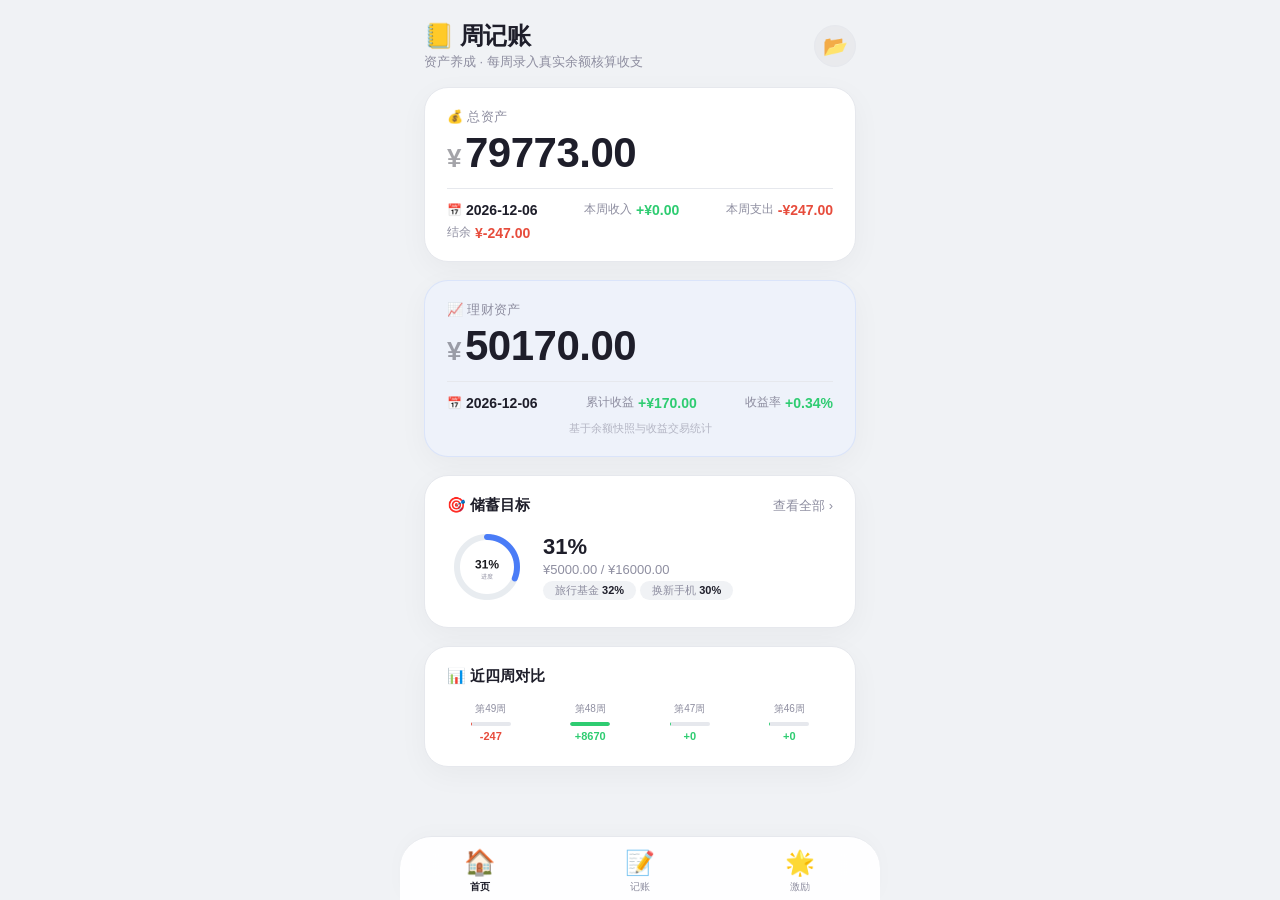
==== commit 7ac99891: "更新 index.html" ====
--- a/index.html
+++ b/index.html
@@ -5,6 +5,7 @@
     <meta name="viewport" content="width=device-width, initial-scale=1.0, maximum-scale=1.0, user-scalable=no">
     <title>周记账 · 资产养成</title>
     <style>
+        /* ===== 全局重置 ===== */
         *{margin:0;padding:0;box-sizing:border-box;}
         :root{
             --bg:#f0f2f5;
@@ -14,6 +15,7 @@
             --text-muted:#8e8ea0;
             --border:#e6e8ed;
             --shadow:0 8px 30px rgba(0,0,0,0.04);
+            --shadow-heavy:0 12px 40px rgba(0,0,0,0.06);
             --radius:24px;
             --radius-sm:14px;
             --blue:#4a7cf7;
@@ -35,14 +37,76 @@
         ::-webkit-scrollbar{width:4px;}
         ::-webkit-scrollbar-track{background:transparent;}
         ::-webkit-scrollbar-thumb{background:rgba(0,0,0,0.12);border-radius:8px;}
-        .app-header{padding:20px 0 16px 0;display:flex;align-items:center;justify-content:space-between;}
-        .app-header h1{font-size:24px;font-weight:700;color:var(--text-primary);letter-spacing:-0.5px;}
-        .app-header .sub{font-size:13px;color:var(--text-muted);font-weight:400;}
-        .header-actions{display:flex;gap:8px;}
-        .header-actions button{background:rgba(0,0,0,0.03);border:1px solid var(--border);border-radius:50%;width:42px;height:42px;font-size:20px;cursor:pointer;transition:0.2s;display:flex;align-items:center;justify-content:center;color:var(--text-primary);}
+        .app-header{
+            padding:20px 0 16px 0;
+            display:flex;
+            align-items:center;
+            justify-content:space-between;
+        }
+        .app-header h1{
+            font-size:24px;
+            font-weight:700;
+            color:var(--text-primary);
+            letter-spacing:-0.5px;
+        }
+        .app-header .sub{
+            font-size:13px;
+            color:var(--text-muted);
+            font-weight:400;
+        }
+        .header-actions{
+            display:flex;
+            gap:8px;
+        }
+        .header-actions button{
+            background:rgba(0,0,0,0.03);
+            border:1px solid var(--border);
+            border-radius:50%;
+            width:42px;
+            height:42px;
+            font-size:18px;
+            cursor:pointer;
+            transition:0.2s;
+            display:flex;
+            align-items:center;
+            justify-content:center;
+            color:var(--text-primary);
+        }
         .header-actions button:active{transform:scale(0.92);background:rgba(0,0,0,0.06);}
-        .tab-nav{position:fixed;bottom:0;left:50%;transform:translateX(-50%);width:100%;max-width:480px;background:rgba(255,255,255,0.92);backdrop-filter:blur(16px);-webkit-backdrop-filter:blur(16px);border-top:1px solid var(--border);border-radius:28px 28px 0 0;display:flex;justify-content:space-around;padding:6px 0 env(safe-area-inset-bottom,8px) 0;z-index:100;box-shadow:0 -4px 20px rgba(0,0,0,0.02);}
-        .tab-item{display:flex;flex-direction:column;align-items:center;gap:2px;padding:6px 12px;border:none;background:transparent;font-size:10px;color:var(--text-muted);cursor:pointer;transition:0.2s;border-radius:16px;min-width:60px;position:relative;}
+        .tab-nav{
+            position:fixed;
+            bottom:0;
+            left:50%;
+            transform:translateX(-50%);
+            width:100%;
+            max-width:480px;
+            background:rgba(255,255,255,0.92);
+            backdrop-filter:blur(16px);
+            -webkit-backdrop-filter:blur(16px);
+            border-top:1px solid var(--border);
+            border-radius:28px 28px 0 0;
+            display:flex;
+            justify-content:space-around;
+            padding:6px 0 env(safe-area-inset-bottom,8px) 0;
+            z-index:100;
+            box-shadow:0 -4px 20px rgba(0,0,0,0.02);
+        }
+        .tab-item{
+            display:flex;
+            flex-direction:column;
+            align-items:center;
+            gap:2px;
+            padding:6px 12px;
+            border:none;
+            background:transparent;
+            font-size:10px;
+            color:var(--text-muted);
+            cursor:pointer;
+            transition:0.2s;
+            border-radius:16px;
+            min-width:60px;
+            position:relative;
+        }
         .tab-item .tab-icon{font-size:24px;line-height:1.2;}
         .tab-item.active{color:var(--text-primary);font-weight:600;}
         .tab-item.active .tab-icon{transform:scale(1.05);}
@@ -50,58 +114,289 @@
         .page{display:none;animation:fadeUp 0.35s ease;}
         .page.active{display:block;}
         @keyframes fadeUp{from{opacity:0;transform:translateY(12px);}to{opacity:1;transform:translateY(0);}}
-        .card-main,.card-secondary{background:var(--card-bg);border-radius:var(--radius);padding:20px 22px;margin-bottom:18px;box-shadow:0 8px 30px rgba(0,0,0,0.04);border:1px solid var(--border);transition:0.2s;}
-        .card-main:active,.card-secondary:active{transform:scale(0.99);}
-        .card-main .card-label{font-size:13px;font-weight:500;color:var(--text-muted);letter-spacing:0.3px;text-transform:uppercase;}
-        .card-main .card-number{font-size:42px;font-weight:700;color:var(--text-primary);letter-spacing:-0.5px;margin:4px 0 12px 0;line-height:1.1;}
+
+        /* ===== 卡片通用 ===== */
+        .card-main, .card-secondary{
+            background:var(--card-bg);
+            border-radius:var(--radius);
+            padding:20px 22px;
+            margin-bottom:18px;
+            box-shadow:var(--shadow);
+            border:1px solid var(--border);
+            transition:0.2s;
+        }
+        .card-main:active, .card-secondary:active{transform:scale(0.99);}
+        .card-main .card-label{
+            font-size:13px;
+            font-weight:500;
+            color:var(--text-muted);
+            letter-spacing:0.3px;
+            text-transform:uppercase;
+        }
+        .card-main .card-number{
+            font-size:42px;
+            font-weight:700;
+            color:var(--text-primary);
+            letter-spacing:-0.5px;
+            margin:4px 0 12px 0;
+            line-height:1.1;
+        }
         .card-main .card-number .currency{font-size:26px;font-weight:600;opacity:0.4;margin-right:4px;}
-        .card-main .card-footer{display:flex;justify-content:space-between;align-items:center;flex-wrap:wrap;gap:6px 12px;padding-top:12px;border-top:1px solid var(--border);}
-        .card-main .card-footer .tag{font-size:12px;color:var(--text-muted);display:flex;align-items:center;gap:4px;white-space:nowrap;}
-        .card-main .card-footer .tag .num{font-weight:600;color:var(--text-primary);font-size:14px;}
+        .card-main .card-footer{
+            display:flex;
+            justify-content:space-between;
+            align-items:center;
+            flex-wrap:wrap;
+            gap:6px 12px;
+            padding-top:12px;
+            border-top:1px solid var(--border);
+        }
+        .card-main .card-footer .tag{
+            font-size:12px;
+            color:var(--text-muted);
+            display:flex;
+            align-items:center;
+            gap:4px;
+            white-space:nowrap;
+        }
+        .card-main .card-footer .tag .num{
+            font-weight:600;
+            color:var(--text-primary);
+            font-size:14px;
+        }
         .card-main .card-footer .tag .num.green{color:var(--green);}
         .card-main .card-footer .tag .num.red{color:var(--red);}
         .card-main .card-footer .tag .num.gold{color:var(--gold);}
         .card-main .card-footer .tag .num.blue{color:var(--blue);}
-        .card-main.card-blue{background:var(--card-blue-bg);border-color:rgba(74,124,247,0.12);}
-        .card-secondary .sec-header{display:flex;justify-content:space-between;align-items:center;margin-bottom:12px;cursor:pointer;}
-        .card-secondary .sec-header .sec-title{font-size:15px;font-weight:600;color:var(--text-primary);}
-        .card-secondary .sec-header .sec-action{font-size:13px;color:var(--text-muted);}
-        .card-secondary .goal-row{display:flex;align-items:center;gap:16px;}
-        .card-secondary .goal-row .mini-circle{width:80px;height:80px;flex-shrink:0;position:relative;}
-        .card-secondary .goal-row .goal-info{flex:1;}
-        .card-secondary .goal-row .goal-info .g-pct{font-size:22px;font-weight:700;color:var(--text-primary);}
-        .card-secondary .goal-row .goal-info .g-detail{font-size:13px;color:var(--text-muted);margin-top:2px;}
-        .card-secondary .goal-row .goal-info .g-tags{display:flex;flex-wrap:wrap;gap:4px;margin-top:4px;}
-        .card-secondary .goal-row .goal-info .g-tags span{background:var(--bg);border-radius:20px;padding:2px 12px;font-size:11px;color:var(--text-muted);}
+        .card-main .sub-note{
+            font-size:11px;
+            color:var(--text-muted);
+            margin-top:10px;
+            text-align:center;
+            opacity:0.6;
+        }
+        .card-main.card-blue{
+            background:var(--card-blue-bg);
+            border-color:rgba(74,124,247,0.12);
+        }
+        .card-secondary .sec-header{
+            display:flex;
+            justify-content:space-between;
+            align-items:center;
+            margin-bottom:12px;
+        }
+        .card-secondary .sec-header .sec-title{
+            font-size:15px;
+            font-weight:600;
+            color:var(--text-primary);
+        }
+        .card-secondary .sec-header .sec-action{
+            font-size:13px;
+            color:var(--text-muted);
+        }
+        .card-secondary .goal-row{
+            display:flex;
+            align-items:center;
+            gap:16px;
+        }
+        .card-secondary .goal-row .mini-circle{
+            width:80px;
+            height:80px;
+            flex-shrink:0;
+            position:relative;
+        }
+        .card-secondary .goal-row .goal-info{
+            flex:1;
+        }
+        .card-secondary .goal-row .goal-info .g-pct{
+            font-size:22px;
+            font-weight:700;
+            color:var(--text-primary);
+        }
+        .card-secondary .goal-row .goal-info .g-detail{
+            font-size:13px;
+            color:var(--text-muted);
+            margin-top:2px;
+        }
+        .card-secondary .goal-row .goal-info .g-tags{
+            display:flex;
+            flex-wrap:wrap;
+            gap:4px;
+            margin-top:4px;
+        }
+        .card-secondary .goal-row .goal-info .g-tags span{
+            background:var(--bg);
+            border-radius:20px;
+            padding:2px 12px;
+            font-size:11px;
+            color:var(--text-muted);
+        }
         .card-secondary .goal-row .goal-info .g-tags span strong{color:var(--text-primary);font-weight:600;}
-        .week-mini{display:flex;gap:12px;justify-content:space-around;padding:4px 0;}
-        .week-mini .w-item{text-align:center;flex:1;}
-        .week-mini .w-item .w-label{font-size:10px;color:var(--text-muted);text-transform:uppercase;}
-        .week-mini .w-item .w-bar{height:4px;background:var(--border);border-radius:4px;margin:6px auto 4px auto;width:100%;max-width:40px;overflow:hidden;}
-        .week-mini .w-item .w-bar .w-fill{height:100%;border-radius:4px;transition:width 0.6s ease;}
+
+        .week-mini{
+            display:flex;
+            gap:12px;
+            justify-content:space-around;
+            padding:4px 0;
+        }
+        .week-mini .w-item{
+            text-align:center;
+            flex:1;
+        }
+        .week-mini .w-item .w-label{
+            font-size:10px;
+            color:var(--text-muted);
+            text-transform:uppercase;
+        }
+        .week-mini .w-item .w-bar{
+            height:4px;
+            background:var(--border);
+            border-radius:4px;
+            margin:6px auto 4px auto;
+            width:100%;
+            max-width:40px;
+            overflow:hidden;
+        }
+        .week-mini .w-item .w-bar .w-fill{
+            height:100%;
+            border-radius:4px;
+            transition:width 0.6s ease;
+        }
         .week-mini .w-item .w-fill.positive{background:var(--green);}
         .week-mini .w-item .w-fill.negative{background:var(--red);}
-        .week-mini .w-item .w-val{font-size:11px;font-weight:600;color:var(--text-primary);}
+        .week-mini .w-item .w-val{
+            font-size:11px;
+            font-weight:600;
+            color:var(--text-primary);
+        }
         .week-mini .w-item .w-val.positive{color:var(--green);}
         .week-mini .w-item .w-val.negative{color:var(--red);}
-        .journal-form .form-group{margin-bottom:12px;}
-        .journal-form .form-group label{display:block;font-size:12px;font-weight:500;color:var(--text-secondary);margin-bottom:2px;}
-        .journal-form .form-group select,.journal-form .form-group input{width:100%;padding:10px 14px;border:1.5px solid var(--border);border-radius:var(--radius-sm);font-size:15px;background:#fff;color:var(--text-primary);transition:0.2s;appearance:none;-webkit-appearance:none;font-family:inherit;}
-        .journal-form .form-group select:focus,.journal-form .form-group input:focus{outline:none;border-color:var(--blue);box-shadow:0 0 0 3px rgba(74,124,247,0.08);}
-        .journal-form .form-group.amount-field label{font-size:14px;font-weight:600;color:var(--text-primary);}
-        .journal-form .form-group.amount-field input{font-size:22px;font-weight:700;padding:14px 16px;border-color:var(--blue);background:#fafcff;text-align:center;letter-spacing:0.5px;}
-        .journal-form .form-group.amount-field input:focus{border-color:var(--blue);box-shadow:0 0 0 4px rgba(74,124,247,0.12);}
-        .journal-form .radio-group{display:flex;flex-wrap:wrap;gap:6px;}
-        .journal-form .radio-group label{display:flex;align-items:center;gap:5px;font-weight:400;color:var(--text-primary);cursor:pointer;padding:8px 14px;border-radius:30px;border:1.5px solid var(--border);transition:0.2s;font-size:13px;background:#fff;}
+
+        /* ===== 记账页表单 - 紧凑 + 金额突出 ===== */
+        .journal-form .form-group{
+            margin-bottom:12px;
+        }
+        .journal-form .form-group label{
+            display:block;
+            font-size:12px;
+            font-weight:500;
+            color:var(--text-secondary);
+            margin-bottom:2px;
+        }
+        .journal-form .form-group select,
+        .journal-form .form-group input{
+            width:100%;
+            padding:10px 14px;
+            border:1.5px solid var(--border);
+            border-radius:var(--radius-sm);
+            font-size:15px;
+            background:#fff;
+            color:var(--text-primary);
+            transition:0.2s;
+            appearance:none;
+            -webkit-appearance:none;
+            font-family:inherit;
+        }
+        .journal-form .form-group select:focus,
+        .journal-form .form-group input:focus{
+            outline:none;
+            border-color:var(--blue);
+            box-shadow:0 0 0 3px rgba(74,124,247,0.08);
+        }
+        .journal-form .form-group.amount-field label{
+            font-size:14px;
+            font-weight:600;
+            color:var(--text-primary);
+        }
+        .journal-form .form-group.amount-field input{
+            font-size:22px;
+            font-weight:700;
+            padding:14px 16px;
+            border-color:var(--blue);
+            background:#fafcff;
+            text-align:center;
+            letter-spacing:0.5px;
+        }
+        .journal-form .form-group.amount-field input:focus{
+            border-color:var(--blue);
+            box-shadow:0 0 0 4px rgba(74,124,247,0.12);
+        }
+        .journal-form .radio-group{
+            display:flex;
+            flex-wrap:wrap;
+            gap:6px;
+        }
+        .journal-form .radio-group label{
+            display:flex;
+            align-items:center;
+            gap:5px;
+            font-weight:400;
+            color:var(--text-primary);
+            cursor:pointer;
+            padding:8px 14px;
+            border-radius:30px;
+            border:1.5px solid var(--border);
+            transition:0.2s;
+            font-size:13px;
+            background:#fff;
+        }
         .journal-form .radio-group input[type="radio"]{display:none;}
-        .journal-form .radio-group label:has(input[type="radio"]:checked){border-color:var(--blue);background:rgba(74,124,247,0.06);}
-        .journal-form .btn-primary{width:100%;padding:14px;background:var(--blue);color:#fff;border:none;border-radius:var(--radius-sm);font-size:16px;font-weight:600;cursor:pointer;transition:0.2s;box-shadow:0 4px 12px rgba(74,124,247,0.2);}
+        .journal-form .radio-group label:has(input[type="radio"]:checked){
+            border-color:var(--blue);
+            background:rgba(74,124,247,0.06);
+        }
+        .journal-form .btn-primary{
+            width:100%;
+            padding:14px;
+            background:var(--blue);
+            color:#fff;
+            border:none;
+            border-radius:var(--radius-sm);
+            font-size:16px;
+            font-weight:600;
+            cursor:pointer;
+            transition:0.2s;
+            box-shadow:0 4px 12px rgba(74,124,247,0.2);
+        }
         .journal-form .btn-primary:active{transform:scale(0.97);}
+        .journal-form .btn-primary:disabled{opacity:0.5;pointer-events:none;}
+
+        /* 交易记录列表 */
         .txn-list{display:flex;flex-direction:column;gap:6px;max-height:420px;overflow-y:auto;}
-        .recent-item{display:flex;align-items:center;justify-content:space-between;padding:10px 14px;border-radius:var(--radius-sm);background:var(--bg);font-size:14px;color:var(--text-primary);}
-        .recent-item .left{display:flex;align-items:center;gap:10px;flex:1;min-width:0;}
-        .recent-item .left .category{background:#fff;padding:2px 12px;border-radius:20px;font-size:11px;color:var(--text-muted);white-space:nowrap;border:1px solid var(--border);}
-        .recent-item .left .note{color:var(--text-muted);font-size:12px;white-space:nowrap;overflow:hidden;text-overflow:ellipsis;max-width:80px;}
+        .recent-item{
+            display:flex;
+            align-items:center;
+            justify-content:space-between;
+            padding:10px 14px;
+            border-radius:var(--radius-sm);
+            background:var(--bg);
+            font-size:14px;
+            color:var(--text-primary);
+        }
+        .recent-item .left{
+            display:flex;
+            align-items:center;
+            gap:10px;
+            flex:1;
+            min-width:0;
+        }
+        .recent-item .left .category{
+            background:#fff;
+            padding:2px 12px;
+            border-radius:20px;
+            font-size:11px;
+            color:var(--text-muted);
+            white-space:nowrap;
+            border:1px solid var(--border);
+        }
+        .recent-item .left .note{
+            color:var(--text-muted);
+            font-size:12px;
+            white-space:nowrap;
+            overflow:hidden;
+            text-overflow:ellipsis;
+            max-width:80px;
+        }
         .recent-item .amount{font-weight:600;font-size:15px;}
         .recent-item .amount.expense{color:var(--red);}
         .recent-item .amount.income{color:var(--green);}
@@ -109,92 +404,543 @@
         .recent-item .amount.asset_gain{color:#22bb99;}
         .recent-item .amount.asset_loss{color:#ee7722;}
         .recent-item .amount.adjustment{color:var(--gold);}
-        .recent-item .date{font-size:11px;color:var(--text-muted);margin-right:8px;}
-        .recent-item .del-txn{background:none;border:none;color:var(--text-muted);font-size:16px;cursor:pointer;padding:4px 8px;border-radius:6px;transition:0.2s;}
+        .recent-item .date{
+            font-size:11px;
+            color:var(--text-muted);
+            margin-right:8px;
+        }
+        .recent-item .del-txn{
+            background:none;
+            border:none;
+            color:var(--text-muted);
+            font-size:16px;
+            cursor:pointer;
+            padding:4px 8px;
+            border-radius:6px;
+            transition:0.2s;
+        }
         .recent-item .del-txn:active{background:rgba(0,0,0,0.04);color:var(--text-primary);}
-        .filter-select{width:100%;padding:10px 14px;border:1.5px solid var(--border);border-radius:var(--radius-sm);font-size:15px;background:#fff;color:var(--text-primary);appearance:none;-webkit-appearance:none;font-family:inherit;margin-bottom:12px;}
+
+        .filter-select{
+            width:100%;
+            padding:10px 14px;
+            border:1.5px solid var(--border);
+            border-radius:var(--radius-sm);
+            font-size:15px;
+            background:#fff;
+            color:var(--text-primary);
+            appearance:none;
+            -webkit-appearance:none;
+            font-family:inherit;
+            margin-bottom:12px;
+        }
         .filter-select:focus{outline:none;border-color:var(--blue);}
-        .modal-box .form-group{margin-bottom:10px;}
-        .modal-box .form-group label{font-size:12px;font-weight:500;color:var(--text-secondary);margin-bottom:2px;}
-        .modal-box .form-group select,.modal-box .form-group input{padding:10px 14px;font-size:15px;}
-        .modal-box .preset-account-wrap{gap:6px;margin-bottom:10px;}
-        .modal-box .preset-acc-item{padding:8px;font-size:12px;}
-        .modal-box .text-muted.mb-8{margin-bottom:6px;font-size:12px;}
-        .modal-box .modal-actions{margin-top:12px;}
-        .modal-box .modal-actions button{padding:10px;font-size:14px;}
-        .modal-box .form-group.amount-field label{font-weight:600;color:var(--text-primary);}
-        .modal-box .form-group.amount-field input{font-size:18px;font-weight:700;border-color:var(--blue);background:#fafcff;text-align:center;}
-        .modal-overlay{display:none;position:fixed;inset:0;background:rgba(0,0,0,0.35);z-index:200;align-items:center;justify-content:center;padding:24px;backdrop-filter:blur(4px);-webkit-backdrop-filter:blur(4px);}
+
+        /* ===== 模态框 - 添加账户紧凑 ===== */
+        .modal-box .form-group{
+            margin-bottom:10px;
+        }
+        .modal-box .form-group label{
+            font-size:12px;
+            font-weight:500;
+            color:var(--text-secondary);
+            margin-bottom:2px;
+        }
+        .modal-box .form-group select,
+        .modal-box .form-group input{
+            padding:10px 14px;
+            font-size:15px;
+        }
+        .modal-box .preset-account-wrap{
+            gap:6px;
+            margin-bottom:10px;
+        }
+        .modal-box .preset-acc-item{
+            padding:8px;
+            font-size:12px;
+        }
+        .modal-box .text-muted.mb-8{
+            margin-bottom:6px;
+            font-size:12px;
+        }
+        .modal-box .modal-actions{
+            margin-top:12px;
+        }
+        .modal-box .modal-actions button{
+            padding:10px;
+            font-size:14px;
+        }
+        .modal-box .form-group.amount-field label{
+            font-weight:600;
+            color:var(--text-primary);
+        }
+        .modal-box .form-group.amount-field input{
+            font-size:18px;
+            font-weight:700;
+            border-color:var(--blue);
+            background:#fafcff;
+            text-align:center;
+        }
+
+        .modal-overlay{
+            display:none;
+            position:fixed;
+            inset:0;
+            background:rgba(0,0,0,0.35);
+            z-index:200;
+            align-items:center;
+            justify-content:center;
+            padding:24px;
+            backdrop-filter:blur(4px);
+            -webkit-backdrop-filter:blur(4px);
+        }
         .modal-overlay.show{display:flex;}
-        .modal-box{background:#fff;border-radius:28px;padding:20px 18px 18px 18px;max-width:400px;width:100%;box-shadow:0 20px 60px rgba(0,0,0,0.12);animation:slideUp 0.25s ease;max-height:90vh;overflow-y:auto;}
+        .modal-box{
+            background:#fff;
+            border-radius:28px;
+            padding:20px 18px 18px 18px;
+            max-width:400px;
+            width:100%;
+            box-shadow:0 20px 60px rgba(0,0,0,0.12);
+            animation:slideUp 0.25s ease;
+            max-height:90vh;
+            overflow-y:auto;
+        }
         @keyframes slideUp{from{transform:translateY(30px);opacity:0;}to{transform:translateY(0);opacity:1;}}
-        .modal-box h3{font-size:20px;font-weight:700;margin-bottom:14px;display:flex;justify-content:space-between;align-items:center;color:var(--text-primary);}
-        .modal-box .modal-actions{display:flex;gap:10px;margin-top:12px;flex-wrap:wrap;}
-        .modal-box .modal-actions button{flex:1;padding:10px;border:none;border-radius:14px;font-size:15px;font-weight:500;cursor:pointer;transition:0.2s;min-width:80px;color:var(--text-primary);background:var(--bg);}
+        .modal-box h3{
+            font-size:20px;
+            font-weight:700;
+            margin-bottom:14px;
+            display:flex;
+            justify-content:space-between;
+            align-items:center;
+            color:var(--text-primary);
+        }
+        .modal-box .modal-actions{
+            display:flex;
+            gap:10px;
+            margin-top:12px;
+            flex-wrap:wrap;
+        }
+        .modal-box .modal-actions button{
+            flex:1;
+            padding:10px;
+            border:none;
+            border-radius:14px;
+            font-size:15px;
+            font-weight:500;
+            cursor:pointer;
+            transition:0.2s;
+            min-width:80px;
+            color:var(--text-primary);
+            background:var(--bg);
+        }
         .modal-box .modal-actions .btn-cancel{background:var(--bg);color:var(--text-muted);}
         .modal-box .modal-actions .btn-confirm{background:var(--blue);color:#fff;}
         .modal-box .modal-actions .btn-undo{background:var(--gold);color:#fff;}
         .modal-box .form-group{margin-bottom:10px;}
-        .modal-box .form-group label{display:block;font-size:12px;font-weight:500;color:var(--text-secondary);margin-bottom:2px;}
-        .modal-box .form-group select,.modal-box .form-group input{width:100%;padding:10px 14px;border:1.5px solid var(--border);border-radius:14px;font-size:15px;background:#fff;color:var(--text-primary);transition:0.2s;appearance:none;-webkit-appearance:none;font-family:inherit;}
-        .modal-box .form-group select:focus,.modal-box .form-group input:focus{outline:none;border-color:var(--blue);box-shadow:0 0 0 3px rgba(74,124,247,0.06);}
+        .modal-box .form-group label{
+            display:block;
+            font-size:12px;
+            font-weight:500;
+            color:var(--text-secondary);
+            margin-bottom:2px;
+        }
+        .modal-box .form-group select,
+        .modal-box .form-group input{
+            width:100%;
+            padding:10px 14px;
+            border:1.5px solid var(--border);
+            border-radius:14px;
+            font-size:15px;
+            background:#fff;
+            color:var(--text-primary);
+            transition:0.2s;
+            appearance:none;
+            -webkit-appearance:none;
+            font-family:inherit;
+        }
+        .modal-box .form-group select:focus,
+        .modal-box .form-group input:focus{
+            outline:none;
+            border-color:var(--blue);
+            box-shadow:0 0 0 3px rgba(74,124,247,0.06);
+        }
         .modal-box .form-group select option{background:#fff;color:var(--text-primary);}
-        .modal-box .radio-group{display:flex;flex-wrap:wrap;gap:6px;}
-        .modal-box .radio-group label{display:flex;align-items:center;gap:5px;font-weight:400;color:var(--text-primary);cursor:pointer;padding:8px 14px;border-radius:30px;border:1.5px solid var(--border);transition:0.2s;font-size:13px;background:#fff;}
+        .modal-box .radio-group{
+            display:flex;
+            flex-wrap:wrap;
+            gap:6px;
+        }
+        .modal-box .radio-group label{
+            display:flex;
+            align-items:center;
+            gap:5px;
+            font-weight:400;
+            color:var(--text-primary);
+            cursor:pointer;
+            padding:8px 14px;
+            border-radius:30px;
+            border:1.5px solid var(--border);
+            transition:0.2s;
+            font-size:13px;
+            background:#fff;
+        }
         .modal-box .radio-group input[type="radio"]{display:none;}
-        .modal-box .radio-group label:has(input[type="radio"]:checked){border-color:var(--blue);background:rgba(74,124,247,0.06);}
-        .modal-box .btn-primary{width:100%;padding:14px;background:var(--blue);color:#fff;border:none;border-radius:14px;font-size:16px;font-weight:600;cursor:pointer;transition:0.2s;}
+        .modal-box .radio-group label:has(input[type="radio"]:checked){
+            border-color:var(--blue);
+            background:rgba(74,124,247,0.06);
+        }
+        .modal-box .btn-primary{
+            width:100%;
+            padding:14px;
+            background:var(--blue);
+            color:#fff;
+            border:none;
+            border-radius:14px;
+            font-size:16px;
+            font-weight:600;
+            cursor:pointer;
+            transition:0.2s;
+        }
         .modal-box .btn-primary:active{transform:scale(0.97);}
         .modal-box .text-muted{color:var(--text-muted);font-size:12px;}
-        .modal-box .preset-account-wrap{display:grid;grid-template-columns:1fr 1fr;gap:6px;margin-bottom:10px;}
-        .preset-acc-item{padding:8px;border:1.5px solid var(--border);border-radius:14px;text-align:center;cursor:pointer;font-size:12px;color:var(--text-primary);background:#fff;transition:0.2s;}
+        .modal-box .preset-account-wrap{
+            display:grid;
+            grid-template-columns:1fr 1fr;
+            gap:6px;
+            margin-bottom:10px;
+        }
+        .preset-acc-item{
+            padding:8px;
+            border:1.5px solid var(--border);
+            border-radius:14px;
+            text-align:center;
+            cursor:pointer;
+            font-size:12px;
+            color:var(--text-primary);
+            background:#fff;
+            transition:0.2s;
+        }
         .preset-acc-item:active{border-color:var(--blue);background:rgba(74,124,247,0.04);}
-        .account-detail-item{display:flex;align-items:center;justify-content:space-between;padding:12px 0;border-bottom:1px solid var(--border);cursor:pointer;color:var(--text-primary);}
+        .account-detail-item{
+            display:flex;
+            align-items:center;
+            justify-content:space-between;
+            padding:12px 0;
+            border-bottom:1px solid var(--border);
+            cursor:pointer;
+            color:var(--text-primary);
+        }
         .account-detail-item:last-child{border-bottom:none;}
-        .account-detail-item .left-info{display:flex;align-items:center;gap:12px;flex:1;}
-        .account-detail-item .left-info .icon{font-size:24px;}
-        .account-detail-item .left-info .name{font-weight:500;font-size:15px;}
-        .account-detail-item .left-info .cat-tag{font-size:11px;background:var(--bg);padding:2px 12px;border-radius:20px;color:var(--text-muted);}
-        .account-detail-item .right-info{text-align:right;display:flex;align-items:center;gap:8px;}
+        .account-detail-item .left-info{
+            display:flex;
+            align-items:center;
+            gap:12px;
+            flex:1;
+            min-width:0;
+        }
+        .account-detail-item .left-info .icon{font-size:24px;flex-shrink:0;}
+        .account-detail-item .left-info .name-wrap{
+            display:flex;
+            flex-direction:column;
+            min-width:0;
+        }
+        .account-detail-item .left-info .name{font-weight:500;font-size:15px;white-space:nowrap;}
+        .account-detail-item .left-info .update-time{
+            font-size:11px;
+            color:var(--text-muted);
+            margin-top:1px;
+            display:flex;
+            align-items:center;
+            gap:3px;
+        }
+        .account-detail-item .left-info .cat-tag{
+            font-size:11px;
+            background:var(--bg);
+            padding:2px 12px;
+            border-radius:20px;
+            color:var(--text-muted);
+            flex-shrink:0;
+        }
+        .account-detail-item .right-info{
+            text-align:right;
+            display:flex;
+            align-items:center;
+            gap:8px;
+            flex-shrink:0;
+        }
         .account-detail-item .right-info .bal{font-weight:600;font-size:16px;color:var(--text-primary);}
         .account-detail-item .right-info .pct{font-size:11px;color:var(--text-muted);}
-        .account-detail-total{display:flex;justify-content:space-between;padding:14px 0 4px 0;border-top:1px solid var(--border);margin-top:6px;font-weight:700;font-size:17px;color:var(--text-primary);}
+        .account-detail-total{
+            display:flex;
+            justify-content:space-between;
+            padding:14px 0 4px 0;
+            border-top:1px solid var(--border);
+            margin-top:6px;
+            font-weight:700;
+            font-size:17px;
+            color:var(--text-primary);
+        }
         .account-detail-empty{padding:20px 0;text-align:center;color:var(--text-muted);}
-        .txn-detail-item{display:flex;justify-content:space-between;padding:10px 0;border-bottom:1px solid var(--border);font-size:14px;color:var(--text-primary);}
+        .txn-detail-item{
+            display:flex;
+            justify-content:space-between;
+            padding:10px 0;
+            border-bottom:1px solid var(--border);
+            font-size:14px;
+            color:var(--text-primary);
+        }
         .txn-detail-item .cat{color:var(--text-muted);}
         .txn-detail-item .amt{font-weight:600;}
         .txn-detail-item .amt.income{color:var(--green);}
         .txn-detail-item .amt.expense{color:var(--red);}
         .txn-detail-item .note{color:var(--text-muted);font-size:12px;}
-        .balance-input-group{display:flex;align-items:center;gap:12px;margin-bottom:10px;color:var(--text-primary);}
+        .balance-input-group{
+            display:flex;
+            align-items:center;
+            gap:12px;
+            margin-bottom:10px;
+            color:var(--text-primary);
+        }
         .balance-input-group .acc-label{width:80px;font-weight:500;flex-shrink:0;}
-        .balance-input-group input{flex:1;padding:12px 14px;border:1.5px solid var(--border);border-radius:14px;font-size:15px;background:#fff;color:var(--text-primary);}
+        .balance-input-group input{
+            flex:1;
+            padding:12px 14px;
+            border:1.5px solid var(--border);
+            border-radius:14px;
+            font-size:15px;
+            background:#fff;
+            color:var(--text-primary);
+        }
         .balance-input-group input:focus{border-color:var(--blue);outline:none;}
-        .toast{position:fixed;top:12%;left:50%;transform:translateX(-50%) translateY(-20px);background:rgba(0,0,0,0.78);color:#fff;padding:12px 24px;border-radius:30px;font-size:14px;font-weight:500;box-shadow:0 8px 30px rgba(0,0,0,0.12);z-index:300;opacity:0;transition:opacity 0.3s ease,transform 0.3s ease;pointer-events:none;max-width:80%;backdrop-filter:blur(8px);-webkit-backdrop-filter:blur(8px);}
+        .toast{
+            position:fixed;
+            top:12%;
+            left:50%;
+            transform:translateX(-50%) translateY(-20px);
+            background:rgba(0,0,0,0.78);
+            color:#fff;
+            padding:12px 24px;
+            border-radius:30px;
+            font-size:14px;
+            font-weight:500;
+            box-shadow:0 8px 30px rgba(0,0,0,0.12);
+            z-index:300;
+            opacity:0;
+            transition:opacity 0.3s ease,transform 0.3s ease;
+            pointer-events:none;
+            max-width:80%;
+            backdrop-filter:blur(8px);
+            -webkit-backdrop-filter:blur(8px);
+        }
         .toast.show{opacity:1;transform:translateX(-50%) translateY(0);}
         .hidden{display:none !important;}
         .text-center{text-align:center;}
         .mb-8{margin-bottom:8px;}
         .goal-circle-canvas{width:100%;height:100%;display:block;}
         .card-hidden{display:none !important;}
-        .goal-tag{background:var(--bg);border-radius:20px;padding:2px 12px;font-size:11px;color:var(--text-muted);}
+        .goal-tag{
+            background:var(--bg);
+            border-radius:20px;
+            padding:2px 12px;
+            font-size:11px;
+            color:var(--text-muted);
+        }
         .goal-tag strong{color:var(--text-primary);font-weight:600;}
-        .achievement-grid{display:grid;grid-template-columns:repeat(3,1fr);gap:10px;margin-top:4px;}
-        .achievement-item{text-align:center;padding:12px 6px;background:rgba(0,0,0,0.02);border-radius:12px;transition:0.2s;border:1px solid transparent;}
-        .achievement-item.unlocked{background:rgba(74,124,247,0.06);border-color:rgba(74,124,247,0.12);}
+        .achievement-grid{
+            display:grid;
+            grid-template-columns:repeat(3,1fr);
+            gap:10px;
+            margin-top:4px;
+        }
+        .achievement-item{
+            text-align:center;
+            padding:12px 6px;
+            background:rgba(0,0,0,0.02);
+            border-radius:12px;
+            transition:0.2s;
+            border:1px solid transparent;
+        }
+        .achievement-item.unlocked{
+            background:rgba(74,124,247,0.06);
+            border-color:rgba(74,124,247,0.12);
+        }
         .achievement-item .ach-icon{font-size:30px;display:block;margin-bottom:4px;}
         .achievement-item .ach-name{font-size:12px;font-weight:500;color:var(--text-muted);}
         .achievement-item.unlocked .ach-name{color:var(--text-primary);}
-        .no-account-tip{text-align:center;padding:20px 0;color:var(--text-muted);}
-        .no-account-tip button{background:var(--blue);color:#fff;border:none;border-radius:30px;padding:10px 24px;font-size:14px;font-weight:600;cursor:pointer;margin-top:8px;box-shadow:0 4px 12px rgba(74,124,247,0.2);}
-        @media (max-width:420px){body{padding:0 12px 80px 12px;} .card-main .card-number{font-size:34px;} .card-main .card-number .currency{font-size:22px;} .card-secondary .goal-row .mini-circle{width:70px;height:70px;} .journal-form .form-group.amount-field input{font-size:20px;}}
-        @media (min-width:600px){body{padding:0 24px 90px 24px;} .tab-nav{border-radius:32px 32px 0 0;}}
+        .streak-display{
+            display:flex;
+            justify-content:center;
+            gap:20px;
+            margin:12px 0 4px 0;
+        }
+        .streak-display .sd-item{text-align:center;}
+        .streak-display .sd-item .sd-num{font-size:28px;font-weight:700;color:var(--gold);}
+        .streak-display .sd-item .sd-label{font-size:11px;color:var(--text-muted);}
+
+        /* ===== 树苗成长卡片 ===== */
+        .plant-card .plant-canvas-wrap{
+            display:flex;
+            justify-content:center;
+            align-items:center;
+            padding:4px 0;
+            position:relative;
+        }
+        .plant-card .plant-canvas-wrap canvas{
+            width:160px;
+            height:160px;
+            display:block;
+        }
+        .plant-card .plant-stats{
+            display:flex;
+            justify-content:center;
+            gap:24px;
+            margin:6px 0 10px 0;
+        }
+        .plant-card .plant-stats .stat-item{
+            text-align:center;
+        }
+        .plant-card .plant-stats .stat-item .stat-num{
+            font-size:22px;
+            font-weight:700;
+            color:var(--text-primary);
+        }
+        .plant-card .plant-stats .stat-item .stat-label{
+            font-size:11px;
+            color:var(--text-muted);
+        }
+        .plant-card .plant-stats .stat-item .stat-num.green{color:var(--green);}
+        .plant-card .plant-stats .stat-item .stat-num.gold{color:var(--gold);}
+        .plant-card .plant-stage-label{
+            text-align:center;
+            font-size:14px;
+            font-weight:500;
+            color:var(--text-secondary);
+            margin-bottom:4px;
+        }
+        .plant-card .water-btn{
+            display:block;
+            margin:6px auto 0 auto;
+            padding:10px 32px;
+            border:none;
+            border-radius:30px;
+            font-size:15px;
+            font-weight:600;
+            cursor:pointer;
+            transition:0.2s;
+            background:var(--blue);
+            color:#fff;
+            box-shadow:0 4px 12px rgba(74,124,247,0.2);
+        }
+        .plant-card .water-btn:active{transform:scale(0.94);}
+        .plant-card .water-btn:disabled{opacity:0.4;pointer-events:none;}
+
+        /* 浇水动画 - 水壶 */
+        .water-animation{
+            position:fixed;
+            top:0;
+            left:0;
+            width:100%;
+            height:100%;
+            pointer-events:none;
+            z-index:150;
+        }
+        .water-drop{
+            position:absolute;
+            width:8px;
+            height:18px;
+            background:radial-gradient(circle at 30% 30%, rgba(100,200,255,0.9), rgba(30,144,255,0.4));
+            border-radius:50% 50% 50% 50% / 60% 60% 40% 40%;
+            box-shadow:0 0 6px rgba(30,144,255,0.3);
+            animation:dropFall 1s ease-in forwards;
+        }
+        @keyframes dropFall{
+            0%{transform:translateY(0) scale(1) rotate(0deg);opacity:1;}
+            100%{transform:translateY(220px) scale(0.3) rotate(20deg);opacity:0;}
+        }
+        .water-splash{
+            position:absolute;
+            width:30px;
+            height:30px;
+            border-radius:50%;
+            background:radial-gradient(circle, rgba(30,144,255,0.3), rgba(30,144,255,0.05));
+            animation:splashExpand 0.7s ease-out forwards;
+        }
+        @keyframes splashExpand{
+            0%{transform:scale(0);opacity:1;}
+            100%{transform:scale(4);opacity:0;}
+        }
+        .water-can{
+            position:absolute;
+            left:50%;
+            top:8%;
+            transform:translateX(-50%);
+            font-size:56px;
+            animation:waterCan 1.2s ease forwards;
+        }
+        @keyframes waterCan{
+            0%{transform:translateX(-50%) rotate(0deg) scale(1);}
+            30%{transform:translateX(-50%) rotate(-18deg) scale(1.1);}
+            60%{transform:translateX(-50%) rotate(12deg) scale(1.05);}
+            100%{transform:translateX(-50%) rotate(0deg) scale(1);}
+        }
+
+        /* 成长进度条 */
+        .plant-progress{
+            height:4px;
+            background:var(--border);
+            border-radius:4px;
+            margin-top:8px;
+            overflow:hidden;
+        }
+        .plant-progress .plant-progress-fill{
+            height:100%;
+            border-radius:4px;
+            background:linear-gradient(90deg,var(--green),var(--blue));
+            transition:width 0.6s ease;
+        }
+
+        .no-account-tip{
+            text-align:center;
+            padding:20px 0;
+            color:var(--text-muted);
+        }
+        .no-account-tip button{
+            background:var(--blue);
+            color:#fff;
+            border:none;
+            border-radius:30px;
+            padding:10px 24px;
+            font-size:14px;
+            font-weight:600;
+            cursor:pointer;
+            margin-top:8px;
+            box-shadow:0 4px 12px rgba(74,124,247,0.2);
+        }
+
+        @media (max-width:420px){
+            body{padding:0 12px 80px 12px;}
+            .card-main .card-number{font-size:34px;}
+            .card-main .card-number .currency{font-size:22px;}
+            .card-secondary .goal-row .mini-circle{width:70px;height:70px;}
+            .journal-form .form-group.amount-field input{font-size:20px;}
+            .plant-card .plant-canvas-wrap canvas{width:130px;height:130px;}
+            .plant-card .plant-stats .stat-item .stat-num{font-size:18px;}
+        }
+        @media (min-width:600px){
+            body{padding:0 24px 90px 24px;}
+            .tab-nav{border-radius:32px 32px 0 0;}
+        }
     </style>
 </head>
 <body>
 <div id="toast" class="toast"></div>
 <header class="app-header">
-    <div><h1>📒 周记账</h1><span class="sub">资产养成 · 每周录入真实余额核算收支</span></div>
+    <div>
+        <h1>📒 周记账</h1>
+        <span class="sub">资产养成 · 每周录入真实余额核算收支</span>
+    </div>
     <div class="header-actions">
         <button onclick="openSyncModal()" title="导入/导出账本数据" style="font-size:20px;">📂</button>
     </div>
@@ -207,28 +953,32 @@
         <div class="card-number"><span class="currency">¥</span><span id="totalAsset">0.00</span></div>
         <div class="card-footer">
             <span class="tag">📅 <span class="num" id="assetUpdateDateTag">--</span></span>
-            <span class="tag" id="weekIncomeTagWrap">本周收入 <span class="num green" id="weekIncomeTag">+¥0</span></span>
-            <span class="tag" id="weekExpenseTagWrap">本周支出 <span class="num red" id="weekExpenseTag">-¥0</span></span>
+            <span class="tag">本周收入 <span class="num green" id="weekIncomeTag">+¥0</span></span>
+            <span class="tag">本周支出 <span class="num red" id="weekExpenseTag">-¥0</span></span>
             <span class="tag">结余 <span class="num" id="weekBalanceTag">¥0</span></span>
         </div>
     </div>
-    <div id="emptyAccountHint" class="card-secondary" style="text-align:center;color:var(--text-muted);padding:20px;display:none;">
-        📭 暂无账户，请点击下方按钮添加
-        <div style="margin-top:10px;"><button onclick="showAddAccountModal()" style="background:var(--blue);color:#fff;border:none;border-radius:30px;padding:10px 24px;font-size:14px;font-weight:600;cursor:pointer;">+ 添加账户</button></div>
-    </div>
+
     <div class="card-main card-blue" id="financeCard" onclick="showFinanceAccounts()">
         <div class="card-label">📈 理财资产</div>
         <div class="card-number"><span class="currency">¥</span><span id="financeTotalAmount">0.00</span></div>
         <div class="card-footer">
             <span class="tag">📅 <span class="num" id="financeUpdateDateTag">--</span></span>
-            <span class="tag" id="financeCumulativeTagWrap">累计收益 <span class="num" id="financeCumulativeTag">¥0</span></span>
-            <span class="tag" id="financeRateTagWrap">收益率 <span class="num" id="financeRateTag">--</span></span>
+            <span class="tag">累计收益 <span class="num" id="financeCumulativeTag">¥0</span></span>
+            <span class="tag">收益率 <span class="num" id="financeRateTag">--</span></span>
         </div>
+        <div class="sub-note">基于余额快照与收益交易统计</div>
     </div>
+
     <div class="card-secondary" id="goalCard" onclick="switchTab('inspire')">
-        <div class="sec-header"><span class="sec-title">🎯 储蓄目标</span><span class="sec-action">查看全部 ›</span></div>
+        <div class="sec-header">
+            <span class="sec-title">🎯 储蓄目标</span>
+            <span class="sec-action">查看全部 ›</span>
+        </div>
         <div class="goal-row">
-            <div class="mini-circle"><canvas id="goalMiniCanvas" width="160" height="160" class="goal-circle-canvas"></canvas></div>
+            <div class="mini-circle">
+                <canvas id="goalMiniCanvas" width="160" height="160" class="goal-circle-canvas"></canvas>
+            </div>
             <div class="goal-info">
                 <div class="g-pct" id="goalMiniPct">0%</div>
                 <div class="g-detail" id="goalMiniDetail">¥0 / ¥0</div>
@@ -236,8 +986,11 @@
             </div>
         </div>
     </div>
+
     <div class="card-secondary">
-        <div class="sec-header"><span class="sec-title">📊 近四周对比</span></div>
+        <div class="sec-header">
+            <span class="sec-title">📊 近四周对比</span>
+        </div>
         <div class="week-mini" id="weekMiniContainer"></div>
     </div>
 </div>
@@ -245,11 +998,18 @@
 <!-- ===== 记账页 ===== -->
 <div id="page-journal" class="page">
     <div class="card-secondary" style="padding:18px 18px;">
-        <div class="sec-header" style="margin-bottom:14px;"><span class="sec-title" style="font-size:17px;">✏️ 记一笔</span></div>
-        <div id="journalFormContainer"></div>
+        <div class="sec-header" style="margin-bottom:14px;">
+            <span class="sec-title" style="font-size:17px;">✏️ 记一笔</span>
+        </div>
+        <div id="journalFormContainer">
+            <!-- 由JS动态渲染：表单或提示 -->
+        </div>
     </div>
+
     <div class="card-secondary" style="padding:18px 18px;">
-        <div class="sec-header"><span class="sec-title">📋 交易记录</span></div>
+        <div class="sec-header">
+            <span class="sec-title">📋 交易记录</span>
+        </div>
         <select class="filter-select" id="journalTxnFilter">
             <option value="all">全部</option>
             <option value="expense">支出</option>
@@ -261,8 +1021,33 @@
     </div>
 </div>
 
-<!-- ===== 激励页（仅目标与成就） ===== -->
+<!-- ===== 激励页 ===== -->
 <div id="page-inspire" class="page">
+    <!-- 树苗成长卡片 -->
+    <div class="card-secondary plant-card">
+        <div class="sec-header">
+            <span class="sec-title">🌱 树苗成长</span>
+            <span class="sec-action" id="plantStageLabel">种子</span>
+        </div>
+        <div class="plant-canvas-wrap">
+            <canvas id="plantCanvas" width="320" height="320"></canvas>
+        </div>
+        <div class="plant-stats">
+            <div class="stat-item">
+                <div class="stat-num green" id="todayWaterCount">0</div>
+                <div class="stat-label">今日浇水</div>
+            </div>
+            <div class="stat-item">
+                <div class="stat-num gold" id="totalWaterDays">0</div>
+                <div class="stat-label">累计天数</div>
+            </div>
+        </div>
+        <div class="plant-progress">
+            <div class="plant-progress-fill" id="plantProgressFill" style="width:0%;"></div>
+        </div>
+        <button class="water-btn" id="waterBtn" onclick="handleWaterPlant()">💧 浇水</button>
+    </div>
+
     <div class="card-secondary" style="padding:18px 18px;">
         <div class="sec-header"><span>🎯 储蓄目标</span><button class="sec-action" onclick="showAddGoalModal()" style="background:none;border:none;color:var(--blue);font-size:14px;cursor:pointer;">+ 添加</button></div>
         <div id="goalList"></div>
@@ -273,7 +1058,7 @@
     </div>
 </div>
 
-<!-- ===== 导航栏（三个标签） ===== -->
+<!-- ===== 导航栏 ===== -->
 <nav class="tab-nav">
     <button class="tab-item active" data-tab="home" onclick="switchTab('home')"><span class="tab-icon">🏠</span> 首页</button>
     <button class="tab-item" data-tab="journal" onclick="switchTab('journal')"><span class="tab-icon">📝</span> 记账</button>
@@ -281,17 +1066,147 @@
 </nav>
 
 <!-- ===== 模态框 ===== -->
-<div class="modal-overlay" id="modalFullManage"><div class="modal-box"><h3><span>💳 账户管理</span><button class="sec-action" onclick="closeModal('modalFullManage')" style="background:none;border:none;color:var(--text-muted);font-size:18px;cursor:pointer;">✕</button></h3><div id="fullAccountList"></div><div style="margin-top:12px;text-align:right;"><button class="sec-action" onclick="closeModal('modalFullManage');showAddAccountModal();" style="background:none;border:none;color:var(--blue);font-size:15px;font-weight:600;cursor:pointer;">+ 添加账户</button></div><div class="modal-actions"><button class="btn-cancel" onclick="closeModal('modalFullManage')">关闭</button></div></div></div>
-<div class="modal-overlay" id="modalFinanceAccounts"><div class="modal-box"><h3><span>📈 理财账户</span><button class="sec-action" onclick="closeModal('modalFinanceAccounts')" style="background:none;border:none;color:var(--text-muted);font-size:18px;cursor:pointer;">✕</button></h3><div id="financeAccountList"></div><div class="modal-actions"><button class="btn-cancel" onclick="closeModal('modalFinanceAccounts')">关闭</button></div></div></div>
-<div class="modal-overlay" id="modalEditBalance"><div class="modal-box"><h3>✏️ 编辑余额</h3><div style="margin-bottom:12px;color:var(--text-primary);"><span style="font-weight:500;">账户：</span><span id="editBalanceAccountName"></span></div><div class="form-group"><label>当前余额</label><input type="text" id="editBalanceCurrent" disabled style="background:#f5f5f7;color:var(--text-muted);"></div><div class="form-group amount-field"><label>新余额 (¥)</label><input type="number" id="editBalanceNew" step="0.01" min="0" placeholder="输入新余额"></div><div class="modal-actions"><button class="btn-undo" onclick="undoLastAdjustment()" style="flex:0.8;">↩️ 撤销</button><button class="btn-cancel" onclick="closeModal('modalEditBalance')">取消</button><button class="btn-confirm" onclick="confirmEditBalance()">确认</button></div></div></div>
-<div class="modal-overlay" id="modalWeekDetail"><div class="modal-box"><h3 id="weekDetailTitle">本周收入明细</h3><div id="weekDetailListModal"></div><div class="modal-actions"><button class="btn-cancel" onclick="closeModal('modalWeekDetail')">关闭</button></div></div></div>
-<div class="modal-overlay" id="modalAccount"><div class="modal-box"><h3>➕ 添加账户</h3><div class="text-muted mb-8">快速选择预设账户，也可以自定义填写</div><div class="preset-account-wrap" id="presetAccountWrap"></div><div class="form-group"><label>账户名称</label><input type="text" id="accName" placeholder="如：招商银行" value=""></div><div class="form-group"><label>图标 (emoji)</label><input type="text" id="accIcon" placeholder="🏦" value="" maxlength="2"></div><div class="form-group"><label>分类 (自定义分支)</label><select id="accCategory"><option value="日常">日常</option><option value="理财">理财</option><option value="基金">基金</option><option value="股票">股票</option><option value="投资">投资</option><option value="负债">负债</option><option value="其他">其他</option></select><input type="text" id="accCategoryCustom" placeholder="或自定义分类" style="margin-top:4px;padding:8px 12px;font-size:14px;"></div><div class="form-group amount-field"><label>初始余额 (¥)</label><input type="number" id="accBalance" step="0.01" min="0" value="0.00"></div><div class="form-group"><label>余额日期</label><input type="date" id="accBalanceDate" required></div><div class="modal-actions"><button class="btn-cancel" onclick="closeModal('modalAccount')">取消</button><button class="btn-confirm" onclick="addAccount()">确认添加</button></div></div></div>
-<div class="modal-overlay" id="modalUploadBalance"><div class="modal-box"><h3>📤 上传本周余额</h3><p style="font-size:14px;color:var(--text-muted);margin-bottom:12px;">录入每个账户当前真实余额，系统自动计算差额生成调整记录。</p><div id="balanceInputs"></div><div class="form-group" style="margin-top:8px;"><label>记录日期</label><input type="date" id="uploadDate" required></div><div class="modal-actions"><button class="btn-cancel" onclick="closeModal('modalUploadBalance')">取消</button><button class="btn-confirm" onclick="submitBalanceUpload()">确认上传</button></div></div></div>
-<div class="modal-overlay" id="modalGoal"><div class="modal-box"><h3>🎯 添加目标</h3><div class="form-group"><label>目标名称</label><input type="text" id="goalName" placeholder="如：旅行基金" value="梦想基金"></div><div class="form-group"><label>目标金额 (¥)</label><input type="number" id="goalTarget" step="0.01" value="5000"></div><div class="form-group"><label>当前已存 (¥)</label><input type="number" id="goalCurrent" step="0.01" value="0"></div><div class="modal-actions"><button class="btn-cancel" onclick="closeModal('modalGoal')">取消</button><button class="btn-confirm" onclick="addGoal()">确认添加</button></div></div></div>
-<div class="modal-overlay" id="modalGoalProgress"><div class="modal-box"><h3>📈 更新进度</h3><div class="form-group"><label>增加金额 (¥)</label><input type="number" id="goalProgressAmount" step="0.01" min="0.01" placeholder="输入金额" value="100"></div><div style="font-size:13px;color:var(--text-muted);margin-bottom:12px;">当前进度: <span id="goalProgressCurrent">0</span> / <span id="goalProgressTarget">0</span></div><div class="modal-actions"><button class="btn-cancel" onclick="closeModal('modalGoalProgress')">取消</button><button class="btn-confirm" onclick="updateGoalProgress()">确认增加</button></div></div></div>
-
-<!-- ===== 同步模态框 ===== -->
-<div class="modal-overlay" id="modalSync"><div class="modal-box"><h3>📂 数据同步</h3><div style="display:flex;flex-direction:column;gap:12px;"><button class="btn-primary" onclick="exportData()" style="background:var(--green);color:#fff;">📤 导出账本</button><div><label for="importFileInput" style="display:block;text-align:center;padding:12px;border:1px dashed var(--border);border-radius:14px;cursor:pointer;background:var(--bg);color:var(--text-muted);">📥 点击选择文件导入</label><input type="file" id="importFileInput" accept=".json" style="display:none;" onchange="importData(event)"></div><button class="btn-cancel" onclick="closeModal('modalSync')">关闭</button></div><div class="text-muted" style="margin-top:12px;font-size:12px;text-align:center;">导入将覆盖当前所有数据，请谨慎操作</div></div></div>
+<!-- 账户管理 -->
+<div class="modal-overlay" id="modalFullManage">
+    <div class="modal-box">
+        <h3><span>💳 账户管理</span><button class="sec-action" onclick="closeModal('modalFullManage')" style="background:none;border:none;color:var(--text-muted);font-size:18px;cursor:pointer;">✕</button></h3>
+        <div id="fullAccountList"></div>
+        <div style="margin-top:12px;text-align:right;">
+            <button class="sec-action" onclick="closeModal('modalFullManage');showAddAccountModal();" style="background:none;border:none;color:var(--blue);font-size:15px;font-weight:600;cursor:pointer;">+ 添加账户</button>
+        </div>
+        <div class="modal-actions">
+            <button class="btn-cancel" onclick="closeModal('modalFullManage')">关闭</button>
+        </div>
+    </div>
+</div>
+
+<!-- 理财账户明细 -->
+<div class="modal-overlay" id="modalFinanceAccounts">
+    <div class="modal-box">
+        <h3><span>📈 理财账户</span><button class="sec-action" onclick="closeModal('modalFinanceAccounts')" style="background:none;border:none;color:var(--text-muted);font-size:18px;cursor:pointer;">✕</button></h3>
+        <div id="financeAccountList"></div>
+        <div class="modal-actions">
+            <button class="btn-cancel" onclick="closeModal('modalFinanceAccounts')">关闭</button>
+        </div>
+    </div>
+</div>
+
+<!-- 编辑余额 - 新增日期字段 -->
+<div class="modal-overlay" id="modalEditBalance">
+    <div class="modal-box">
+        <h3>✏️ 编辑余额</h3>
+        <div style="margin-bottom:12px;color:var(--text-primary);"><span style="font-weight:500;">账户：</span><span id="editBalanceAccountName"></span></div>
+        <div class="form-group"><label>当前余额</label><input type="text" id="editBalanceCurrent" disabled style="background:#f5f5f7;color:var(--text-muted);"></div>
+        <div class="form-group amount-field"><label>新余额 (¥)</label><input type="number" id="editBalanceNew" step="0.01" min="0" placeholder="输入新余额"></div>
+        <!-- ===== 修改点：新增日期选择器 ===== -->
+        <div class="form-group"><label>📅 余额日期</label><input type="date" id="editBalanceDate" required></div>
+        <div class="modal-actions">
+            <button class="btn-undo" onclick="undoLastAdjustment()" style="flex:0.8;">↩️ 撤销</button>
+            <button class="btn-cancel" onclick="closeModal('modalEditBalance')">取消</button>
+            <button class="btn-confirm" onclick="confirmEditBalance()">确认</button>
+        </div>
+    </div>
+</div>
+
+<!-- 本周明细 -->
+<div class="modal-overlay" id="modalWeekDetail">
+    <div class="modal-box">
+        <h3 id="weekDetailTitle">本周收入明细</h3>
+        <div id="weekDetailListModal"></div>
+        <div class="modal-actions"><button class="btn-cancel" onclick="closeModal('modalWeekDetail')">关闭</button></div>
+    </div>
+</div>
+
+<!-- 添加账户 -->
+<div class="modal-overlay" id="modalAccount">
+    <div class="modal-box">
+        <h3>➕ 添加账户</h3>
+        <div class="text-muted mb-8">快速选择预设账户，也可以自定义填写</div>
+        <div class="preset-account-wrap" id="presetAccountWrap"></div>
+        <div class="form-group">
+            <label>账户名称</label>
+            <input type="text" id="accName" placeholder="如：招商银行" value="">
+        </div>
+        <div class="form-group">
+            <label>图标 (emoji)</label>
+            <input type="text" id="accIcon" placeholder="🏦" value="" maxlength="2">
+        </div>
+        <div class="form-group">
+            <label>分类 (自定义分支)</label>
+            <select id="accCategory"><option value="日常">日常</option><option value="理财">理财</option><option value="投资">投资</option><option value="负债">负债</option><option value="其他">其他</option></select>
+            <input type="text" id="accCategoryCustom" placeholder="或自定义分类" style="margin-top:4px;padding:8px 12px;font-size:14px;">
+        </div>
+        <div class="form-group amount-field">
+            <label>初始余额 (¥)</label>
+            <input type="number" id="accBalance" step="0.01" min="0" value="0.00">
+        </div>
+        <div class="form-group">
+            <label>余额日期</label>
+            <input type="date" id="accBalanceDate" required>
+        </div>
+        <div class="modal-actions">
+            <button class="btn-cancel" onclick="closeModal('modalAccount')">取消</button>
+            <button class="btn-confirm" onclick="addAccount()">确认添加</button>
+        </div>
+    </div>
+</div>
+
+<!-- 同步 -->
+<div class="modal-overlay" id="modalSync">
+    <div class="modal-box">
+        <h3>📂 数据同步</h3>
+        <div style="display:flex;flex-direction:column;gap:12px;">
+            <button class="btn-primary" onclick="exportData()" style="background:var(--green);color:#fff;">📤 导出账本</button>
+            <div>
+                <label for="importFileInput" style="display:block;text-align:center;padding:12px;border:1px dashed var(--border);border-radius:14px;cursor:pointer;background:var(--bg);color:var(--text-muted);">📥 点击选择文件导入</label>
+                <input type="file" id="importFileInput" accept=".json" style="display:none;" onchange="importData(event)">
+            </div>
+            <button class="btn-cancel" onclick="closeModal('modalSync')">关闭</button>
+        </div>
+        <div class="text-muted" style="margin-top:12px;font-size:12px;text-align:center;">导入将覆盖当前所有数据，请谨慎操作</div>
+    </div>
+</div>
+
+<!-- 上传余额 -->
+<div class="modal-overlay" id="modalUploadBalance">
+    <div class="modal-box">
+        <h3>📤 上传本周余额</h3>
+        <p style="font-size:14px;color:var(--text-muted);margin-bottom:12px;">录入每个账户当前真实余额，系统自动计算差额生成调整记录。</p>
+        <div id="balanceInputs"></div>
+        <div class="form-group" style="margin-top:8px;"><label>记录日期</label><input type="date" id="uploadDate" required></div>
+        <div class="modal-actions">
+            <button class="btn-cancel" onclick="closeModal('modalUploadBalance')">取消</button>
+            <button class="btn-confirm" onclick="submitBalanceUpload()">确认上传</button>
+        </div>
+    </div>
+</div>
+
+<!-- 目标 -->
+<div class="modal-overlay" id="modalGoal">
+    <div class="modal-box">
+        <h3>🎯 添加目标</h3>
+        <div class="form-group"><label>目标名称</label><input type="text" id="goalName" placeholder="如：旅行基金" value="梦想基金"></div>
+        <div class="form-group"><label>目标金额 (¥)</label><input type="number" id="goalTarget" step="0.01" value="5000"></div>
+        <div class="form-group"><label>当前已存 (¥)</label><input type="number" id="goalCurrent" step="0.01" value="0"></div>
+        <div class="modal-actions">
+            <button class="btn-cancel" onclick="closeModal('modalGoal')">取消</button>
+            <button class="btn-confirm" onclick="addGoal()">确认添加</button>
+        </div>
+    </div>
+</div>
+
+<!-- 目标进度 -->
+<div class="modal-overlay" id="modalGoalProgress">
+    <div class="modal-box">
+        <h3>📈 更新进度</h3>
+        <div class="form-group"><label>增加金额 (¥)</label><input type="number" id="goalProgressAmount" step="0.01" min="0.01" placeholder="输入金额" value="100"></div>
+        <div style="font-size:13px;color:var(--text-muted);margin-bottom:12px;">当前进度: <span id="goalProgressCurrent">0</span> / <span id="goalProgressTarget">0</span></div>
+        <div class="modal-actions">
+            <button class="btn-cancel" onclick="closeModal('modalGoalProgress')">取消</button>
+            <button class="btn-confirm" onclick="updateGoalProgress()">确认增加</button>
+        </div>
+    </div>
+</div>
 
 <script>
     // ==================== 预设账户 ====================
@@ -306,15 +1221,58 @@
 
     const STORAGE_KEY = 'financeAppData';
 
-    // ==================== 默认数据 ====================
+    // ==================== 默认示例数据 ====================
     function getDefaultData(){
+        const now=new Date();
+        const today=now.toISOString().slice(0,10);
+        const weekAgo=new Date(now);
+        weekAgo.setDate(weekAgo.getDate()-7);
+        const weekAgoStr=weekAgo.toISOString().slice(0,10);
+        const twoWeeksAgo=new Date(now);
+        twoWeeksAgo.setDate(twoWeeksAgo.getDate()-14);
+        const twoWeeksAgoStr=twoWeeksAgo.toISOString().slice(0,10);
         return {
-            accounts:[],
-            transactions:[],
-            snapshots:[],
-            goals:[],
+            accounts:[
+                {id:'acc1',name:'工资银行卡',icon:'🏦',balance:12800,category:'日常'},
+                {id:'acc2',name:'支付宝',icon:'💳',balance:6350,category:'日常'},
+                {id:'acc3',name:'微信钱包',icon:'📱',balance:2200,category:'日常'},
+                {id:'acc4',name:'理财账户',icon:'📈',balance:50000,category:'理财'},
+            ],
+            transactions:[
+                {id:'txn1',accountId:'acc1',type:'expense',category:'餐饮',amount:48,date:today,note:'午餐'},
+                {id:'txn2',accountId:'acc2',type:'expense',category:'购物',amount:199,date:today,note:'日用品'},
+                {id:'txn3',accountId:'acc1',type:'income',category:'工资',amount:8500,date:weekAgoStr,note:'8月工资'},
+                {id:'txn4',accountId:'acc4',type:'asset_gain',category:'理财收益',amount:320,date:weekAgoStr,note:'基金分红'},
+                {id:'txn5',accountId:'acc4',type:'asset_loss',category:'理财亏损',amount:150,date:weekAgoStr,note:'股票回调'},
+            ],
+            snapshots:[
+                {accountId:'acc1',date:twoWeeksAgoStr,balance:12000},
+                {accountId:'acc2',date:twoWeeksAgoStr,balance:6000},
+                {accountId:'acc3',date:twoWeeksAgoStr,balance:2000},
+                {accountId:'acc4',date:twoWeeksAgoStr,balance:48000},
+                {accountId:'acc1',date:weekAgoStr,balance:12300},
+                {accountId:'acc2',date:weekAgoStr,balance:6100},
+                {accountId:'acc3',date:weekAgoStr,balance:2100},
+                {accountId:'acc4',date:weekAgoStr,balance:51000},
+                {accountId:'acc1',date:today,balance:12800},
+                {accountId:'acc2',date:today,balance:6350},
+                {accountId:'acc3',date:today,balance:2200},
+                {accountId:'acc4',date:today,balance:50000},
+            ],
+            goals:[
+                {id:'goal1',name:'旅行基金',target:10000,current:3200},
+                {id:'goal2',name:'换新手机',target:6000,current:1800},
+            ],
+            checkins:[
+                {date:today},
+                {date:new Date(now.getTime()-86400000).toISOString().slice(0,10)},
+                {date:new Date(now.getTime()-86400000*2).toISOString().slice(0,10)},
+                {date:new Date(now.getTime()-86400000*3).toISOString().slice(0,10)},
+                {date:new Date(now.getTime()-86400000*4).toISOString().slice(0,10)},
+                {date:new Date(now.getTime()-86400000*5).toISOString().slice(0,10)},
+            ],
             achievements:[
-                {id:'first_txn',name:'首次记账',icon:'📝',unlocked:false},
+                {id:'first_txn',name:'首次记账',icon:'📝',unlocked:true},
                 {id:'streak_7',name:'连续7天',icon:'🔥',unlocked:false},
                 {id:'streak_30',name:'连续30天',icon:'🌟',unlocked:false},
                 {id:'txn_10',name:'记账达人',icon:'📊',unlocked:false},
@@ -335,6 +1293,7 @@
                 if(!data.transactions) data.transactions=[];
                 if(!data.snapshots) data.snapshots=[];
                 if(!data.goals) data.goals=[];
+                if(!data.checkins) data.checkins=[];
                 if(!data.achievements) data.achievements=getDefaultData().achievements;
                 data.transactions.forEach(t=>{if(!t.id) t.id='txn_'+Date.now()+Math.random().toString(36).slice(2,6);});
                 data.accounts.forEach(a=>{if(!a.id) a.id='acc_'+Date.now()+Math.random().toString(36).slice(2,6); if(!a.category) a.category='日常';});
@@ -350,18 +1309,11 @@
     }
 
     // ==================== 工具函数 ====================
-    function getTodayStr(){
-        const now = new Date();
-        const y = now.getFullYear();
-        const m = String(now.getMonth()+1).padStart(2,'0');
-        const d = String(now.getDate()).padStart(2,'0');
-        return y+'-'+m+'-'+d;
-    }
-
     function genId(){return Date.now().toString(36)+Math.random().toString(36).slice(2,8);}
     function formatMoney(v){return '¥'+v.toFixed(2);}
     function formatPercent(v){return (v*100).toFixed(2)+'%';}
     function parseDate(d){const p=d.split('-');return new Date(parseInt(p[0]),parseInt(p[1])-1,parseInt(p[2]));}
+    function getTodayStr(){return new Date().toISOString().slice(0,10);}
     function getWeekStart(dateStr){
         const d=parseDate(dateStr);
         const day=d.getDay()||7;
@@ -385,10 +1337,28 @@
         return acc.balance+txnTotal;
     }
 
+    // ===== 修改点：辅助函数 - 格式化日期为 "xx月xx日" =====
+    function formatDateToMD(dateStr){
+        if(!dateStr) return '--';
+        const parts = dateStr.split('-');
+        if(parts.length !== 3) return '--';
+        const month = parseInt(parts[1]);
+        const day = parseInt(parts[2]);
+        return month + '月' + day + '日';
+    }
+
+    // ===== 修改点：获取账户最新快照日期 =====
+    function getAccountLatestSnapshotDate(accId){
+        const snaps = data.snapshots.filter(s => s.accountId === accId);
+        if(snaps.length === 0) return null;
+        const sorted = [...snaps].sort((a,b) => b.date.localeCompare(a.date));
+        return sorted[0].date;
+    }
+
     function isFinanceAccount(acc){
         if(!acc || !acc.category) return false;
         const cat=acc.category.trim();
-        return cat==='理财' || cat==='基金' || cat==='股票' || cat.includes('理财') || cat.includes('基金');
+        return cat==='理财'||cat.includes('理财');
     }
 
     function getFinanceTotal(){
@@ -431,6 +1401,379 @@
         return last||null;
     }
 
+    // ==================== 树苗成长相关 ====================
+    const PLANT_STAGES = [
+        { name: '种子', min: 0, max: 0 },
+        { name: '发芽', min: 1, max: 2 },
+        { name: '小苗', min: 3, max: 5 },
+        { name: '树苗', min: 6, max: 10 },
+        { name: '小树', min: 11, max: 20 },
+        { name: '大树', min: 21, max: 40 },
+        { name: '开花', min: 41, max: 60 },
+        { name: '结果', min: 61, max: Infinity }
+    ];
+
+    function getPlantStage(totalDays){
+        for(let s of PLANT_STAGES){
+            if(totalDays >= s.min && totalDays <= s.max) return s;
+        }
+        return PLANT_STAGES[0];
+    }
+
+    function drawPlant(ctx, w, h, totalDays){
+        ctx.clearRect(0, 0, w, h);
+        const stage = getPlantStage(totalDays);
+        const progress = Math.min(1, totalDays / 70);
+
+        const groundY = h - 40;
+        ctx.fillStyle = '#8B6B4A';
+        ctx.fillRect(0, groundY, w, 40);
+        for(let i=0; i<10+totalDays*0.5; i++){
+            const gx = Math.random() * w;
+            const gy = groundY - 2 - Math.random() * 8;
+            ctx.strokeStyle = i%3===0 ? '#66BB6A' : '#81C784';
+            ctx.lineWidth = 1.2;
+            ctx.beginPath();
+            ctx.moveTo(gx, groundY+2);
+            ctx.quadraticCurveTo(gx-4, gy, gx-2, groundY);
+            ctx.stroke();
+            ctx.beginPath();
+            ctx.moveTo(gx+2, groundY+2);
+            ctx.quadraticCurveTo(gx+6, gy+3, gx+4, groundY);
+            ctx.stroke();
+        }
+
+        if(totalDays >= 3){
+            const flowerCount = Math.min(3 + Math.floor((totalDays-3)/3), 15);
+            for(let i=0; i<flowerCount; i++){
+                const fx = 20 + Math.random() * (w-40);
+                const fy = groundY - 5 - Math.random() * 12;
+                const size = 3 + Math.random() * 4;
+                const colors = ['#F06292', '#EC407A', '#F48FB1', '#E91E63', '#FFB74D', '#FFF176'];
+                ctx.fillStyle = colors[i % colors.length];
+                for(let p=0; p<5; p++){
+                    const angle = (p/5)*Math.PI*2 - Math.PI/2;
+                    const r = p%2===0 ? size : size*0.6;
+                    const px = fx + Math.cos(angle)*r;
+                    const py = fy + Math.sin(angle)*r;
+                    ctx.beginPath();
+                    ctx.arc(px, py, size*0.5, 0, Math.PI*2);
+                    ctx.fill();
+                }
+                ctx.fillStyle = '#FFD54F';
+                ctx.beginPath();
+                ctx.arc(fx, fy, size*0.3, 0, Math.PI*2);
+                ctx.fill();
+            }
+        }
+
+        const cx = w/2;
+        const baseY = groundY;
+        if(totalDays === 0){
+            ctx.fillStyle = '#8B6B4A';
+            ctx.beginPath();
+            ctx.ellipse(cx, groundY - 6, 12, 8, 0, 0, Math.PI*2);
+            ctx.fill();
+            ctx.fillStyle = '#5D4037';
+            ctx.beginPath();
+            ctx.ellipse(cx, groundY - 8, 6, 5, 0, 0, Math.PI*2);
+            ctx.fill();
+            ctx.fillStyle = '#8D6E63';
+            ctx.font = '20px sans-serif';
+            ctx.textAlign = 'center';
+            ctx.fillText('🌰', cx, groundY - 6);
+            return;
+        }
+
+        const trunkH = 20 + progress * 80;
+        const trunkW = 4 + progress * 12;
+        const trunkTop = baseY - trunkH;
+
+        ctx.fillStyle = '#5D4037';
+        ctx.fillRect(cx - trunkW/2, trunkTop, trunkW, trunkH);
+
+        const crownSize = 10 + progress * 60;
+        const crownY = trunkTop - 4;
+
+        const gradient = ctx.createRadialGradient(cx, crownY - 10, 5, cx, crownY, crownSize);
+        if(totalDays >= 41){
+            gradient.addColorStop(0, '#66BB6A');
+            gradient.addColorStop(0.6, '#4CAF50');
+            gradient.addColorStop(0.85, '#388E3C');
+            gradient.addColorStop(1, '#2E7D32');
+        }else if(totalDays >= 21){
+            gradient.addColorStop(0, '#81C784');
+            gradient.addColorStop(0.6, '#4CAF50');
+            gradient.addColorStop(1, '#2E7D32');
+        }else{
+            gradient.addColorStop(0, '#A5D6A7');
+            gradient.addColorStop(0.6, '#66BB6A');
+            gradient.addColorStop(1, '#388E3C');
+        }
+        ctx.beginPath();
+        ctx.arc(cx, crownY, crownSize, 0, Math.PI*2);
+        ctx.fillStyle = gradient;
+        ctx.fill();
+
+        if(totalDays >= 3){
+            const offset = crownSize * 0.7;
+            ctx.beginPath();
+            ctx.arc(cx - offset * 0.5, crownY + 8, crownSize * 0.7, 0, Math.PI*2);
+            ctx.fillStyle = totalDays >= 41 ? 'rgba(102,187,106,0.8)' : 'rgba(76,175,80,0.8)';
+            ctx.fill();
+            ctx.beginPath();
+            ctx.arc(cx + offset * 0.5, crownY + 8, crownSize * 0.7, 0, Math.PI*2);
+            ctx.fill();
+        }
+
+        if(totalDays >= 41){
+            const flowerColors = ['#F06292', '#EC407A', '#F48FB1', '#E91E63', '#F8BBD0'];
+            const flowerCount = Math.min(3 + Math.floor((totalDays-41)/5), 12);
+            for(let i=0; i<flowerCount; i++){
+                const angle = (i / flowerCount) * Math.PI * 2 + 0.3;
+                const radius = crownSize * (0.4 + Math.random() * 0.4);
+                const fx = cx + Math.cos(angle) * radius;
+                const fy = crownY + Math.sin(angle) * radius * 0.7 - 4;
+                const size = 4 + Math.random() * 6;
+                ctx.fillStyle = flowerColors[i % flowerColors.length];
+                ctx.beginPath();
+                for(let p=0; p<5; p++){
+                    const a = (p/5) * Math.PI*2 - Math.PI/2;
+                    const r = p%2===0 ? size : size*0.5;
+                    if(p===0) ctx.moveTo(fx + Math.cos(a)*r, fy + Math.sin(a)*r);
+                    else ctx.lineTo(fx + Math.cos(a)*r, fy + Math.sin(a)*r);
+                }
+                ctx.closePath();
+                ctx.fill();
+                ctx.fillStyle = '#FFD54F';
+                ctx.beginPath();
+                ctx.arc(fx, fy, size*0.25, 0, Math.PI*2);
+                ctx.fill();
+            }
+        }
+
+        if(totalDays >= 61){
+            const fruitColors = ['#E53935', '#EF5350', '#FF6F00', '#F9A825'];
+            const fruitCount = Math.min(2 + Math.floor((totalDays-61)/10), 8);
+            for(let i=0; i<fruitCount; i++){
+                const angle = (i / fruitCount) * Math.PI * 2 + 0.8;
+                const radius = crownSize * (0.5 + Math.random() * 0.3);
+                const fx = cx + Math.cos(angle) * radius;
+                const fy = crownY + Math.sin(angle) * radius * 0.6 + 4;
+                const size = 5 + Math.random() * 5;
+                ctx.fillStyle = fruitColors[i % fruitColors.length];
+                ctx.beginPath();
+                ctx.arc(fx, fy, size, 0, Math.PI*2);
+                ctx.fill();
+                ctx.fillStyle = 'rgba(255,255,255,0.3)';
+                ctx.beginPath();
+                ctx.arc(fx-2, fy-2, size*0.3, 0, Math.PI*2);
+                ctx.fill();
+            }
+        }
+
+        if(totalDays >= 3){
+            const birds = [
+                { x: 20, y: 30, t: 0 },
+                { x: w-30, y: 25, t: 1.2 }
+            ];
+            birds.forEach((b, idx) => {
+                const time = Date.now() / 2000 + idx * 1.5;
+                const bx = b.x + Math.sin(time) * 20;
+                const by = b.y + Math.cos(time * 0.7) * 10;
+                ctx.fillStyle = '#795548';
+                ctx.beginPath();
+                ctx.ellipse(bx, by, 8, 5, 0, 0, Math.PI*2);
+                ctx.fill();
+                ctx.fillStyle = '#8D6E63';
+                ctx.beginPath();
+                ctx.ellipse(bx-5, by-2, 6, 3, -0.3 + Math.sin(time)*0.2, 0, Math.PI*2);
+                ctx.fill();
+                ctx.beginPath();
+                ctx.ellipse(bx+5, by-2, 6, 3, 0.3 + Math.cos(time)*0.2, 0, Math.PI*2);
+                ctx.fill();
+                ctx.fillStyle = '#6D4C41';
+                ctx.beginPath();
+                ctx.moveTo(bx-8, by+2);
+                ctx.lineTo(bx-14, by+6);
+                ctx.lineTo(bx-8, by+6);
+                ctx.fill();
+                ctx.fillStyle = '#000';
+                ctx.beginPath();
+                ctx.arc(bx+3, by-2, 1.5, 0, Math.PI*2);
+                ctx.fill();
+                ctx.fillStyle = '#FF9800';
+                ctx.beginPath();
+                ctx.moveTo(bx+8, by+1);
+                ctx.lineTo(bx+13, by+2);
+                ctx.lineTo(bx+8, by+4);
+                ctx.fill();
+            });
+        }
+
+        if(totalDays >= 5){
+            const butterflies = [
+                { x: 50, y: 50, t: 0 },
+                { x: w-40, y: 40, t: 2.5 },
+                { x: 80, y: 70, t: 1.2 }
+            ];
+            butterflies.forEach((b, idx) => {
+                const time = Date.now() / 1500 + idx * 2.0;
+                const bx = b.x + Math.sin(time) * 30;
+                const by = b.y + Math.cos(time * 0.6) * 20;
+                const wingSize = 6 + Math.sin(time)*1;
+                ctx.fillStyle = idx%2===0 ? '#FF80AB' : '#4DD0E1';
+                ctx.beginPath();
+                ctx.ellipse(bx-3, by-2, wingSize, wingSize*0.6, -0.4 + Math.sin(time)*0.1, 0, Math.PI*2);
+                ctx.fill();
+                ctx.fillStyle = idx%2===0 ? '#F48FB1' : '#4FC3F7';
+                ctx.beginPath();
+                ctx.ellipse(bx+3, by-2, wingSize, wingSize*0.6, 0.4 + Math.cos(time)*0.1, 0, Math.PI*2);
+                ctx.fill();
+                ctx.fillStyle = '#4E342E';
+                ctx.beginPath();
+                ctx.ellipse(bx, by, 2, 6, 0, 0, Math.PI*2);
+                ctx.fill();
+                ctx.strokeStyle = '#4E342E';
+                ctx.lineWidth = 1;
+                ctx.beginPath();
+                ctx.moveTo(bx-1, by-4);
+                ctx.lineTo(bx-5, by-9);
+                ctx.stroke();
+                ctx.beginPath();
+                ctx.moveTo(bx+1, by-4);
+                ctx.lineTo(bx+5, by-9);
+                ctx.stroke();
+            });
+        }
+    }
+
+    function triggerWaterAnimation(){
+        const container = document.createElement('div');
+        container.className = 'water-animation';
+        document.body.appendChild(container);
+
+        const can = document.createElement('div');
+        can.className = 'water-can';
+        can.textContent = '🧹';
+        container.appendChild(can);
+
+        for(let i=0; i<30; i++){
+            const drop = document.createElement('div');
+            drop.className = 'water-drop';
+            const x = 20 + Math.random() * 60;
+            const delay = Math.random() * 0.4;
+            drop.style.left = x + '%';
+            drop.style.top = '12%';
+            drop.style.animationDelay = delay + 's';
+            drop.style.width = (5 + Math.random() * 6) + 'px';
+            drop.style.height = (12 + Math.random() * 14) + 'px';
+            drop.style.background = `radial-gradient(circle at 30% 30%, rgba(100,200,255,${0.6+Math.random()*0.4}), rgba(30,144,255,${0.3+Math.random()*0.3}))`;
+            container.appendChild(drop);
+        }
+
+        for(let i=0; i<12; i++){
+            const splash = document.createElement('div');
+            splash.className = 'water-splash';
+            const x = 20 + Math.random() * 60;
+            const delay = 0.5 + Math.random() * 0.5;
+            splash.style.left = x + '%';
+            splash.style.top = '55%';
+            splash.style.animationDelay = delay + 's';
+            splash.style.width = (20 + Math.random() * 20) + 'px';
+            splash.style.height = splash.style.width;
+            container.appendChild(splash);
+        }
+
+        setTimeout(()=>{
+            if(container.parentNode) container.remove();
+        }, 2000);
+
+        if(!document.getElementById('waterAnimStyle')){
+            const style = document.createElement('style');
+            style.id = 'waterAnimStyle';
+            style.textContent = `
+                @keyframes waterCan{
+                    0%{transform:translateX(-50%) rotate(0deg) scale(1);}
+                    30%{transform:translateX(-50%) rotate(-18deg) scale(1.1);}
+                    60%{transform:translateX(-50%) rotate(12deg) scale(1.05);}
+                    100%{transform:translateX(-50%) rotate(0deg) scale(1);}
+                }
+            `;
+            document.head.appendChild(style);
+        }
+    }
+
+    function waterPlant(){
+        const today = getTodayStr();
+        const alreadyWatered = data.checkins.some(c => c.date === today);
+
+        if(!alreadyWatered){
+            data.checkins.push({ date: today });
+            saveData();
+            showToast('💧 浇水成功！树苗长大了一点！');
+        } else {
+            showToast('🌱 今天已经浇过水啦！');
+        }
+
+        triggerWaterAnimation();
+        renderPlant();
+        checkAchievements();
+        if(document.getElementById('page-inspire').classList.contains('active')){
+            renderGoals();
+            renderAchievements();
+        }
+    }
+
+    function handleWaterPlant(){
+        waterPlant();
+        if(document.getElementById('page-inspire').classList.contains('active')){
+            renderPlant();
+        }
+    }
+
+    function renderPlant(){
+        const canvas = document.getElementById('plantCanvas');
+        if(!canvas) return;
+        const ctx = canvas.getContext('2d');
+        const rect = canvas.parentElement.getBoundingClientRect();
+        const size = Math.min(rect.width || 160, 200);
+        canvas.width = size * 2;
+        canvas.height = size * 2;
+        canvas.style.width = size + 'px';
+        canvas.style.height = size + 'px';
+        ctx.scale(2, 2);
+
+        const totalDays = data.checkins.length;
+        const today = getTodayStr();
+        const todayCount = data.checkins.filter(c => c.date === today).length;
+
+        drawPlant(ctx, size, size, totalDays);
+
+        document.getElementById('todayWaterCount').textContent = todayCount;
+        document.getElementById('totalWaterDays').textContent = totalDays;
+
+        const stage = getPlantStage(totalDays);
+        document.getElementById('plantStageLabel').textContent = stage.name;
+
+        const pct = Math.min(100, (totalDays / 70) * 100);
+        document.getElementById('plantProgressFill').style.width = pct + '%';
+
+        const btn = document.getElementById('waterBtn');
+        if(btn){
+            const already = data.checkins.some(c => c.date === today);
+            if(already){
+                btn.textContent = '🌱 已浇水';
+                btn.disabled = true;
+                btn.style.background = 'var(--green)';
+            }else{
+                btn.textContent = '💧 浇水';
+                btn.disabled = false;
+                btn.style.background = 'var(--blue)';
+            }
+        }
+    }
+
     // ==================== Toast ====================
     let toastTimer=null;
     function showToast(msg){
@@ -457,6 +1800,7 @@
         renderAll();
         if(tab==='journal') renderJournalPage();
         if(tab==='inspire'){
+            renderPlant();
             renderGoals();
             renderAchievements();
         }
@@ -471,6 +1815,7 @@
         openModal('modalFullManage');
     }
 
+    // ===== 修改点：账户管理列表 - 显示最新修改时间 =====
     function renderFullAccountList(){
         const container=document.getElementById('fullAccountList');
         const total=data.accounts.reduce((sum,acc)=>sum+getAccountBalance(acc.id),0);
@@ -482,10 +1827,31 @@
         data.accounts.forEach(acc=>{
             const bal=getAccountBalance(acc.id);
             const pct=total>0?(bal/total*100):0;
+            // 获取最新快照日期
+            const latestDate = getAccountLatestSnapshotDate(acc.id);
+            const dateStr = latestDate ? formatDateToMD(latestDate) : '--';
             html+=`
-                <div class="account-detail-item" data-accid="${acc.id}" ontouchstart="startLongPress(event,'${acc.id}')" ontouchend="cancelLongPress(event)" ontouchmove="cancelLongPress(event)" onmousedown="startLongPress(event,'${acc.id}')" onmouseup="cancelLongPress(event)" onmouseleave="cancelLongPress(event)" onclick="openEditBalanceModal('${acc.id}')">
-                    <div class="left-info"><span class="icon">${acc.icon||'🏦'}</span><span class="name">${acc.name}</span><span class="cat-tag">${acc.category||'日常'}</span></div>
-                    <div class="right-info"><div class="bal">${formatMoney(bal)}</div><div class="pct">${pct.toFixed(1)}%</div></div>
+                <div class="account-detail-item" 
+                     data-accid="${acc.id}"
+                     ontouchstart="startLongPress(event,'${acc.id}')" 
+                     ontouchend="cancelLongPress(event)"
+                     ontouchmove="cancelLongPress(event)"
+                     onmousedown="startLongPress(event,'${acc.id}')" 
+                     onmouseup="cancelLongPress(event)"
+                     onmouseleave="cancelLongPress(event)"
+                     onclick="openEditBalanceModal('${acc.id}')">
+                    <div class="left-info">
+                        <span class="icon">${acc.icon||'🏦'}</span>
+                        <div class="name-wrap">
+                            <span class="name">${acc.name}</span>
+                            <span class="update-time">📅 ${dateStr}</span>
+                        </div>
+                        <span class="cat-tag">${acc.category||'日常'}</span>
+                    </div>
+                    <div class="right-info">
+                        <div class="bal">${formatMoney(bal)}</div>
+                        <div class="pct">${pct.toFixed(1)}%</div>
+                    </div>
                 </div>
             `;
         });
@@ -493,21 +1859,34 @@
         container.innerHTML=html;
     }
 
+    // ==================== 理财账户明细 ====================
     function showFinanceAccounts(){
         const container=document.getElementById('financeAccountList');
         const financeAccounts = data.accounts.filter(acc => isFinanceAccount(acc));
         const total = financeAccounts.reduce((sum, acc) => sum + getAccountBalance(acc.id), 0);
         if(financeAccounts.length === 0){
-            container.innerHTML='<div class="account-detail-empty">暂无理财账户，请添加分类为「理财」「基金」或「股票」的账户</div>';
+            container.innerHTML='<div class="account-detail-empty">暂无理财账户，请添加分类为「理财」的账户</div>';
         }else{
             let html='';
             financeAccounts.forEach(acc=>{
                 const bal=getAccountBalance(acc.id);
                 const pct=total>0?(bal/total*100):0;
+                const latestDate = getAccountLatestSnapshotDate(acc.id);
+                const dateStr = latestDate ? formatDateToMD(latestDate) : '--';
                 html+=`
                     <div class="account-detail-item" onclick="openEditBalanceModal('${acc.id}')">
-                        <div class="left-info"><span class="icon">${acc.icon||'🏦'}</span><span class="name">${acc.name}</span><span class="cat-tag">${acc.category||'理财'}</span></div>
-                        <div class="right-info"><div class="bal">${formatMoney(bal)}</div><div class="pct">${pct.toFixed(1)}%</div></div>
+                        <div class="left-info">
+                            <span class="icon">${acc.icon||'🏦'}</span>
+                            <div class="name-wrap">
+                                <span class="name">${acc.name}</span>
+                                <span class="update-time">📅 ${dateStr}</span>
+                            </div>
+                            <span class="cat-tag">${acc.category||'理财'}</span>
+                        </div>
+                        <div class="right-info">
+                            <div class="bal">${formatMoney(bal)}</div>
+                            <div class="pct">${pct.toFixed(1)}%</div>
+                        </div>
                     </div>
                 `;
             });
@@ -517,12 +1896,17 @@
         openModal('modalFinanceAccounts');
     }
 
+    // 长按删除
     function startLongPress(e,accId){
         longPressTimer=setTimeout(()=>{
             if(confirm('确定要删除账户吗？相关交易和快照将一并删除。')){
                 deleteAccount(accId);
-                if(document.getElementById('modalFullManage').classList.contains('show')){ renderFullAccountList(); }
-                if(document.getElementById('modalFinanceAccounts').classList.contains('show')){ showFinanceAccounts(); }
+                if(document.getElementById('modalFullManage').classList.contains('show')){
+                    renderFullAccountList();
+                }
+                if(document.getElementById('modalFinanceAccounts').classList.contains('show')){
+                    showFinanceAccounts();
+                }
             }
             longPressTimer=null;
         }, 800);
@@ -540,6 +1924,7 @@
         showToast('账户已删除');
     }
 
+    // ===== 修改点：编辑余额 - 支持修改日期 =====
     function openEditBalanceModal(accId){
         const acc=data.accounts.find(a=>a.id===accId);
         if(!acc) return;
@@ -548,9 +1933,13 @@
         document.getElementById('editBalanceAccountName').textContent=acc.name;
         document.getElementById('editBalanceCurrent').value=formatMoney(current);
         document.getElementById('editBalanceNew').value=current.toFixed(2);
+        // 设置日期：优先使用最新快照日期，否则使用今天
+        const latestDate = getAccountLatestSnapshotDate(accId);
+        document.getElementById('editBalanceDate').value = latestDate || getTodayStr();
         openModal('modalEditBalance');
     }
 
+    // ===== 修改点：确认编辑余额 - 使用用户选择的日期 =====
     function confirmEditBalance(){
         const accId=editingAccountId;
         const acc=data.accounts.find(a=>a.id===accId);
@@ -560,6 +1949,10 @@
         const current=getAccountBalance(accId);
         const diff=newVal-current;
         if(Math.abs(diff)<0.001){ showToast('余额无变化'); closeModal('modalEditBalance'); return; }
+        // 获取用户选择的日期
+        const selectedDate = document.getElementById('editBalanceDate').value;
+        if(!selectedDate){ showToast('请选择日期'); return; }
+
         const isFinance=isFinanceAccount(acc);
         let txnType=diff>0?'income':'expense';
         if(isFinance) txnType=diff>0?'asset_gain':'asset_loss';
@@ -569,17 +1962,17 @@
             type:txnType,
             category:isFinance?(diff>0?'理财收益':'理财亏损'):'余额调整',
             amount:Math.abs(diff),
-            date:getTodayStr(),
+            date:selectedDate,  // 使用用户选择的日期
             note:isFinance?'手动更新理财余额':'手动更新余额'
         };
         data.transactions.push(txn);
-        data.snapshots.push({accountId:accId, date:getTodayStr(), balance:newVal});
+        data.snapshots.push({accountId:accId, date:selectedDate, balance:newVal});
         saveData();
         closeModal('modalEditBalance');
         if(document.getElementById('modalFullManage').classList.contains('show')) renderFullAccountList();
         if(document.getElementById('modalFinanceAccounts').classList.contains('show')) showFinanceAccounts();
         renderAll();
-        showToast(`已更新 ${acc.name} 余额为 ${formatMoney(newVal)}`);
+        showToast(`已更新 ${acc.name} 余额为 ${formatMoney(newVal)} (${formatDateToMD(selectedDate)})`);
     }
 
     function undoLastAdjustment(){
@@ -598,12 +1991,16 @@
         const current=getAccountBalance(accId);
         document.getElementById('editBalanceCurrent').value=formatMoney(current);
         document.getElementById('editBalanceNew').value=current.toFixed(2);
+        // 更新日期字段为最新快照日期
+        const latestDate = getAccountLatestSnapshotDate(accId);
+        document.getElementById('editBalanceDate').value = latestDate || getTodayStr();
         if(document.getElementById('modalFullManage').classList.contains('show')) renderFullAccountList();
         if(document.getElementById('modalFinanceAccounts').classList.contains('show')) showFinanceAccounts();
         renderAll();
         showToast('已撤销最近一笔调整');
     }
 
+    // ==================== 添加账户 ====================
     function renderPresetAccountModal(){
         const wrap=document.getElementById('presetAccountWrap');
         wrap.innerHTML=PRESET_ACCOUNTS.map(p=>`<div class="preset-acc-item" onclick="fillPresetAccount('${p.name}','${p.icon}','${p.category}')">${p.icon} ${p.name}</div>`).join('');
@@ -641,9 +2038,9 @@
         renderAll();
         if(document.getElementById('modalFullManage').classList.contains('show')) renderFullAccountList();
         showToast('账户已添加');
-        renderFinanceCard();
-    }
-
+    }
+
+    // ==================== 本周明细 ====================
     function showWeekDetail(type){
         const today=getTodayStr();
         const weekStart=getWeekStart(today);
@@ -666,7 +2063,12 @@
                 const sign=(t.type==='income'||t.type==='asset_gain')?'+':'-';
                 html+=`
                     <div class="txn-detail-item">
-                        <div><span>${t.category||'📦'}</span><span class="cat">${accName}</span>${t.note?`<span class="note">${t.note}</span>`:''}<span style="font-size:12px;color:var(--text-muted);margin-left:8px;">${t.date}</span></div>
+                        <div>
+                            <span>${t.category||'📦'}</span>
+                            <span class="cat">${accName}</span>
+                            ${t.note?`<span class="note">${t.note}</span>`:''}
+                            <span style="font-size:12px;color:var(--text-muted);margin-left:8px;">${t.date}</span>
+                        </div>
                         <span class="amt ${amtClass}">${sign}${t.amount.toFixed(2)}</span>
                     </div>
                 `;
@@ -676,10 +2078,16 @@
         openModal('modalWeekDetail');
     }
 
+    // ==================== 记账页 ====================
     function renderJournalPage(){
         const container = document.getElementById('journalFormContainer');
         if(data.accounts.length === 0){
-            container.innerHTML = `<div class="no-account-tip"><p>📭 暂无账户，请先添加</p><button onclick="showAddAccountModal()">+ 添加账户</button></div>`;
+            container.innerHTML = `
+                <div class="no-account-tip">
+                    <p>📭 暂无账户，请先添加</p>
+                    <button onclick="showAddAccountModal()">+ 添加账户</button>
+                </div>
+            `;
             document.getElementById('journalTxnFilter').style.display = 'none';
             renderJournalTxnList();
             return;
@@ -687,19 +2095,50 @@
             document.getElementById('journalTxnFilter').style.display = 'block';
             container.innerHTML = `
                 <form class="journal-form" id="journalForm" onsubmit="saveJournalEntry(event)">
-                    <div class="form-group"><label>账户</label><select id="journalAccount" required></select></div>
-                    <div class="form-group" id="journalTransferWrap" style="display:none;"><label>转入账户</label><select id="journalTransferTarget"></select></div>
-                    <div class="form-group" id="journalTypeGroup"><label>交易类型</label><div class="radio-group" id="journalTypeRadios"></div></div>
-                    <div class="form-group" id="journalCategoryGroup"><label>分类</label><select id="journalCategory" required>
-                        <option value="餐饮">🍜 餐饮</option><option value="购物">🛍️ 购物</option><option value="交通">🚗 交通</option>
-                        <option value="娱乐">🎮 娱乐</option><option value="居住">🏠 居住</option><option value="医疗">💊 医疗</option>
-                        <option value="教育">📚 教育</option><option value="工资">💼 工资</option><option value="奖金">🎯 奖金</option>
-                        <option value="投资">📈 投资</option><option value="其他收入">💵 其他收入</option><option value="余额调整">⚖️ 余额调整</option>
-                        <option value="账户互转">🔄账户互转</option><option value="理财收益">✨理财收益</option><option value="理财亏损">📉理财亏损</option>
-                    </select></div>
-                    <div class="form-group amount-field"><label>金额 (¥)</label><input type="number" id="journalAmount" step="0.01" min="0.01" placeholder="0.00" required></div>
-                    <div class="form-group"><label>日期</label><input type="date" id="journalDate" required></div>
-                    <div class="form-group"><label>备注 (可选)</label><input type="text" id="journalNote" placeholder="备注信息..." maxlength="30"></div>
+                    <div class="form-group">
+                        <label>账户</label>
+                        <select id="journalAccount" required></select>
+                    </div>
+                    <div class="form-group" id="journalTransferWrap" style="display:none;">
+                        <label>转入账户</label>
+                        <select id="journalTransferTarget"></select>
+                    </div>
+                    <div class="form-group" id="journalTypeGroup">
+                        <label>交易类型</label>
+                        <div class="radio-group" id="journalTypeRadios"></div>
+                    </div>
+                    <div class="form-group" id="journalCategoryGroup">
+                        <label>分类</label>
+                        <select id="journalCategory" required>
+                            <option value="餐饮">🍜 餐饮</option>
+                            <option value="购物">🛍️ 购物</option>
+                            <option value="交通">🚗 交通</option>
+                            <option value="娱乐">🎮 娱乐</option>
+                            <option value="居住">🏠 居住</option>
+                            <option value="医疗">💊 医疗</option>
+                            <option value="教育">📚 教育</option>
+                            <option value="工资">💼 工资</option>
+                            <option value="奖金">🎯 奖金</option>
+                            <option value="投资">📈 投资</option>
+                            <option value="其他收入">💵 其他收入</option>
+                            <option value="余额调整">⚖️ 余额调整</option>
+                            <option value="账户互转">🔄账户互转</option>
+                            <option value="理财收益">✨理财收益</option>
+                            <option value="理财亏损">📉理财亏损</option>
+                        </select>
+                    </div>
+                    <div class="form-group amount-field">
+                        <label>金额 (¥)</label>
+                        <input type="number" id="journalAmount" step="0.01" min="0.01" placeholder="0.00" required>
+                    </div>
+                    <div class="form-group">
+                        <label>日期</label>
+                        <input type="date" id="journalDate" required>
+                    </div>
+                    <div class="form-group">
+                        <label>备注 (可选)</label>
+                        <input type="text" id="journalNote" placeholder="备注信息..." maxlength="30">
+                    </div>
                     <button type="submit" class="btn-primary">✅ 保存记录</button>
                 </form>
             `;
@@ -786,13 +2225,40 @@
             data.transactions.push({id:genId(),accountId:accId,type:type,category:finalCat,amount:amt,date:dt,note:note});
         }
         saveData();
+
         document.getElementById('journalAmount').value='';
         document.getElementById('journalNote').value='';
         const firstRadio=document.querySelector('input[name="journalType"]');
         if(firstRadio) firstRadio.checked=true;
         renderJournalTxnList();
+
         renderAll();
         showToast('✅ 记录已保存');
+
+        setTimeout(() => {
+            const today = getTodayStr();
+            const alreadyWatered = data.checkins.some(c => c.date === today);
+            if(!alreadyWatered){
+                data.checkins.push({ date: today });
+                saveData();
+                triggerWaterAnimation();
+                switchTab('inspire');
+                setTimeout(() => {
+                    renderPlant();
+                    renderGoals();
+                    renderAchievements();
+                }, 100);
+            } else {
+                switchTab('inspire');
+                setTimeout(() => {
+                    renderPlant();
+                    renderGoals();
+                    renderAchievements();
+                }, 100);
+                showToast('🌱 今天已经浇过水啦！看看树苗吧');
+            }
+        }, 300);
+
         checkAchievements();
     }
 
@@ -833,7 +2299,9 @@
         showToast('已删除记录');
     }
 
+    // ==================== 首页渲染 ====================
     function renderHomeWeekChart(){
+        const container=document.getElementById('homeWeekChart');
         const todayDate=parseDate(getTodayStr());
         const weeks=[];
         for(let i=0;i<4;i++){
@@ -847,7 +2315,10 @@
             const weekTxns=data.transactions.filter(t=>t.date>=monday&&t.date<=endStr);
             const income=weekTxns.filter(t=>t.type==='income'||t.type==='asset_gain').reduce((s,t)=>s+t.amount,0);
             const expense=weekTxns.filter(t=>t.type==='expense'||t.type==='asset_loss').reduce((s,t)=>s+t.amount,0);
-            weeks.push({label:'第'+(getWeekNumber(mondayDate).week)+'周',balance:income-expense});
+            weeks.push({
+                label:'第'+(getWeekNumber(mondayDate).week)+'周',
+                balance:income-expense,
+            });
         }
         const maxVal=Math.max(...weeks.map(w=>Math.abs(w.balance)),1);
         const containerMini=document.getElementById('weekMiniContainer');
@@ -856,7 +2327,11 @@
             const isNeg=w.balance<0;
             const cls=isNeg?'negative':'positive';
             const sign=w.balance>=0?'+':'';
-            return `<div class="w-item"><div class="w-label">${w.label}</div><div class="w-bar"><div class="w-fill ${cls}" style="width:${Math.max(pct,2)}%;"></div></div><div class="w-val ${cls}">${sign}${w.balance.toFixed(0)}</div></div>`;
+            return `<div class="w-item">
+                <div class="w-label">${w.label}</div>
+                <div class="w-bar"><div class="w-fill ${cls}" style="width:${Math.max(pct,2)}%;"></div></div>
+                <div class="w-val ${cls}">${sign}${w.balance.toFixed(0)}</div>
+            </div>`;
         }).join('');
     }
 
@@ -886,22 +2361,9 @@
         const balTag=document.getElementById('weekBalanceTag');
         balTag.textContent=(balance>=0?'+':'')+'¥'+balance.toFixed(2);
         balTag.className='num '+(balance>=0?'green':'red');
+
         const lastDate=getLastUpdateDate();
         document.getElementById('assetUpdateDateTag').textContent=lastDate||'--';
-
-        const incomeWrap=document.getElementById('weekIncomeTagWrap');
-        const expenseWrap=document.getElementById('weekExpenseTagWrap');
-        if (weekIncome === 0) incomeWrap.style.display = 'none';
-        else incomeWrap.style.display = 'flex';
-        if (weekExpense === 0) expenseWrap.style.display = 'none';
-        else expenseWrap.style.display = 'flex';
-
-        const hint = document.getElementById('emptyAccountHint');
-        if(data.accounts.length === 0){
-            hint.style.display = 'block';
-        }else{
-            hint.style.display = 'none';
-        }
     }
 
     function renderFinanceCard(){
@@ -911,42 +2373,31 @@
 
         document.getElementById('financeTotalAmount').textContent=financeTotal.toFixed(2);
 
-        const cumTag=document.getElementById('financeCumulativeTag');
+        const returnEl=document.getElementById('financeCumulativeTag');
         const returnSign=cumulativeReturn>=0?'+':'';
-        cumTag.textContent=`${returnSign}${formatMoney(Math.abs(cumulativeReturn))}`;
-        cumTag.className='num '+(cumulativeReturn>=0?'green':'red');
-
-        const rateTag=document.getElementById('financeRateTag');
-        let rate = 0;
+        returnEl.textContent=`${returnSign}${formatMoney(Math.abs(cumulativeReturn))}`;
+        returnEl.className='num '+(cumulativeReturn>=0?'green':'red');
+
+        const rateEl=document.getElementById('financeRateTag');
         if(cost>0){
-            rate=cumulativeReturn/cost;
-            rateTag.textContent=(rate>=0?'+':'')+formatPercent(rate);
-            rateTag.className='num '+(rate>=0?'green':'red');
+            const rate=cumulativeReturn/cost;
+            rateEl.textContent=(rate>=0?'+':'')+formatPercent(rate);
+            rateEl.className='num '+(rate>=0?'green':'red');
         }else{
-            rateTag.textContent='--';
-            rateTag.className='num';
+            rateEl.textContent='--';
+            rateEl.className='num';
         }
 
         const lastDate=getFinanceLastUpdateDate();
         document.getElementById('financeUpdateDateTag').textContent=lastDate||'--';
 
-        const cumWrap=document.getElementById('financeCumulativeTagWrap');
-        const rateWrap=document.getElementById('financeRateTagWrap');
-        if (Math.abs(cumulativeReturn) < 0.001) cumWrap.style.display = 'none';
-        else cumWrap.style.display = 'flex';
-
-        if (cost === 0 || Math.abs(rate) < 0.001) rateWrap.style.display = 'none';
-        else rateWrap.style.display = 'flex';
-
         const hasFinance = data.accounts.some(a => isFinanceAccount(a));
         const card = document.getElementById('financeCard');
-        if(hasFinance){
-            card.classList.remove('card-hidden');
-        }else{
-            card.classList.add('card-hidden');
-        }
-    }
-
+        if(hasFinance) card.classList.remove('card-hidden');
+        else card.classList.add('card-hidden');
+    }
+
+    // ==================== 储蓄目标圆形迷你图 ====================
     function renderGoalMini(){
         const canvas=document.getElementById('goalMiniCanvas');
         const ctx=canvas.getContext('2d');
@@ -967,7 +2418,10 @@
         goals.forEach(g=>{ totalTarget+=g.target; totalCurrent+=g.current; });
         const pct=totalTarget>0?Math.min(1,totalCurrent/totalTarget):0;
 
-        const radius=60, lineWidth=12, cx=w/2, cy=h/2;
+        const radius = 60;
+        const lineWidth = 12;
+        const cx = w/2, cy = h/2;
+
         ctx.beginPath();
         ctx.arc(cx, cy, radius, 0, 2*Math.PI);
         ctx.strokeStyle='#e8ecf0';
@@ -1000,6 +2454,7 @@
         }).join('');
     }
 
+    // ==================== 上传余额 ====================
     function openUploadBalanceModal(){
         if(data.accounts.length===0){showToast('请先添加账户');return;}
         const wrap=document.getElementById('balanceInputs');
@@ -1040,6 +2495,7 @@
         showToast('已保存本周余额快照，自动生成调整记录');
     }
 
+    // ==================== 目标、成就 ====================
     let currentGoalId=null;
     function showAddGoalModal(){
         document.getElementById('goalName').value='梦想基金';
@@ -1104,15 +2560,16 @@
     function renderAchievements(){
         const wrap=document.getElementById('achievementGrid');
         wrap.innerHTML=data.achievements.map(a=>{
-            return `<div class="achievement-item ${a.unlocked?'unlocked':'locked'}"><div class="ach-icon">${a.icon}</div><div class="ach-name">${a.name}</div></div>`;
+            return `<div class="achievement-item ${a.unlocked?'unlocked':'locked'}">
+    <div class="ach-icon">${a.icon}</div>
+    <div class="ach-name">${a.name}</div>
+    </div>`;
         }).join('');
     }
     function checkAchievements(){
         const ach=data.achievements;
         if(data.transactions.length>0) unlockAchievement('first_txn');
-        const dates = data.transactions.map(t=>t.date);
-        const uniqueDates = new Set(dates);
-        const totalDays = uniqueDates.size;
+        const totalDays = data.checkins.length;
         if(totalDays >= 7) unlockAchievement('streak_7');
         if(totalDays >= 30) unlockAchievement('streak_30');
         if(data.transactions.length>=10) unlockAchievement('txn_10');
@@ -1129,7 +2586,7 @@
         if(a&&!a.unlocked){a.unlocked=true; showToast('🏆 解锁成就: '+a.name);}
     }
 
-    // 数据同步功能
+    // ==================== 导入导出 ====================
     function openSyncModal(){openModal('modalSync');}
     function exportData(){
         const json=JSON.stringify(data,null,2);
@@ -1162,6 +2619,7 @@
                 data.accounts.forEach(a=>{if(!a.id) a.id='acc_'+Date.now()+Math.random().toString(36).slice(2,6); if(!a.category) a.category='日常';});
                 data.goals.forEach(g=>{if(!g.id) g.id='goal_'+Date.now()+Math.random().toString(36).slice(2,6);});
                 if(!data.snapshots) data.snapshots=[];
+                if(!data.checkins) data.checkins=[];
                 if(!data.achievements) data.achievements=getDefaultData().achievements;
                 saveData();
                 renderAll();
@@ -1173,7 +2631,7 @@
         event.target.value='';
     }
 
-    // ==================== 渲染全部 ====================
+    // ==================== 渲染主函数 ====================
     function renderAll(){
         renderPresetAccountModal();
         renderAssetSummary();
@@ -1182,22 +2640,26 @@
         renderHomeWeekChart();
         renderGoals();
         renderAchievements();
+        if(document.getElementById('page-inspire').classList.contains('active')){
+            renderPlant();
+        }
         if(document.getElementById('page-journal').classList.contains('active')) renderJournalPage();
         if(document.getElementById('modalFullManage').classList.contains('show')) renderFullAccountList();
         if(document.getElementById('modalFinanceAccounts').classList.contains('show')) showFinanceAccounts();
     }
 
-    // ==================== 初始化 ====================
     window.onload=function(){
         loadData();
         renderAll();
         let resizeTimer;
         window.addEventListener('resize', function(){
             clearTimeout(resizeTimer);
-            resizeTimer=setTimeout(()=>{ renderGoalMini(); }, 200);
+            resizeTimer=setTimeout(()=>{ renderPlant(); renderGoalMini(); }, 200);
         });
-        // 默认显示首页
-        switchTab('home');
+        console.log('💡 提示：可通过 openUploadBalanceModal() 上传余额');
+        if(document.getElementById('page-inspire').classList.contains('active')){
+            renderPlant();
+        }
     };
 </script>
 </body>
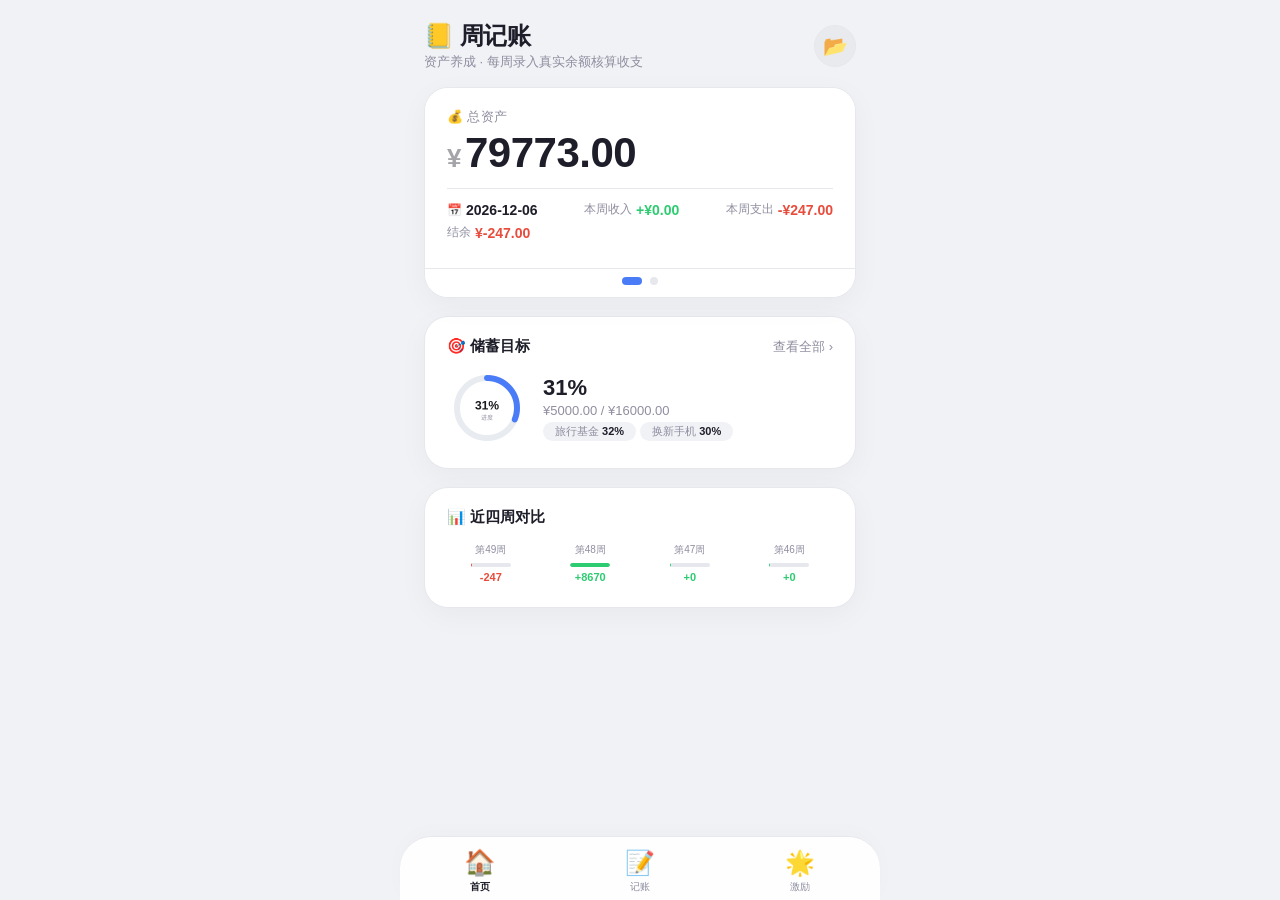
==== commit cac4ff41: "更新 index.html" ====
--- a/index.html
+++ b/index.html
@@ -272,7 +272,131 @@
         .week-mini .w-item .w-val.positive{color:var(--green);}
         .week-mini .w-item .w-val.negative{color:var(--red);}
 
-        /* ===== 记账页表单 - 紧凑 + 金额突出 ===== */
+        /* ===== 左右滑动轮播 ===== */
+        .carousel-wrapper{
+            position:relative;
+            margin-bottom:18px;
+            border-radius:var(--radius);
+            overflow:hidden;
+            box-shadow:var(--shadow);
+            background:var(--card-bg);
+            border:1px solid var(--border);
+            /* 移除 touch-action:pan-y; 以允许水平滑动 */
+        }
+        .carousel-container{
+            display:flex;
+            overflow-x:auto;
+            scroll-snap-type:x mandatory;
+            -webkit-overflow-scrolling:touch;
+            scroll-behavior:smooth;
+            scrollbar-width:none;
+            -ms-overflow-style:none;
+            width:100%;
+        }
+        .carousel-container::-webkit-scrollbar{
+            display:none;
+        }
+        .carousel-item{
+            flex:0 0 100%;
+            scroll-snap-align:start;
+            padding:20px 22px;
+            background:var(--card-bg);
+            border-radius:0;
+            margin:0;
+            box-shadow:none;
+            border:none;
+            transition:0.2s;
+            cursor:pointer;
+            min-height:180px; /* 保证高度一致 */
+        }
+        .carousel-item:active{transform:scale(0.99);}
+        .carousel-item .card-label{
+            font-size:13px;
+            font-weight:500;
+            color:var(--text-muted);
+            letter-spacing:0.3px;
+            text-transform:uppercase;
+        }
+        .carousel-item .card-number{
+            font-size:42px;
+            font-weight:700;
+            color:var(--text-primary);
+            letter-spacing:-0.5px;
+            margin:4px 0 12px 0;
+            line-height:1.1;
+        }
+        .carousel-item .card-number .currency{font-size:26px;font-weight:600;opacity:0.4;margin-right:4px;}
+        .carousel-item .card-footer{
+            display:flex;
+            justify-content:space-between;
+            align-items:center;
+            flex-wrap:wrap;
+            gap:6px 12px;
+            padding-top:12px;
+            border-top:1px solid var(--border);
+        }
+        .carousel-item .card-footer .tag{
+            font-size:12px;
+            color:var(--text-muted);
+            display:flex;
+            align-items:center;
+            gap:4px;
+            white-space:nowrap;
+        }
+        .carousel-item .card-footer .tag .num{
+            font-weight:600;
+            color:var(--text-primary);
+            font-size:14px;
+        }
+        .carousel-item .card-footer .tag .num.green{color:var(--green);}
+        .carousel-item .card-footer .tag .num.red{color:var(--red);}
+        .carousel-item .card-footer .tag .num.gold{color:var(--gold);}
+        .carousel-item .card-footer .tag .num.blue{color:var(--blue);}
+        .carousel-item .sub-note{
+            font-size:11px;
+            color:var(--text-muted);
+            margin-top:10px;
+            text-align:center;
+            opacity:0.6;
+        }
+        .carousel-item.card-blue{
+            background:var(--card-blue-bg);
+            border-color:rgba(74,124,247,0.12);
+        }
+        /* 指示点 */
+        .carousel-dots{
+            display:flex;
+            justify-content:center;
+            gap:8px;
+            padding:8px 0 12px 0;
+            background:var(--card-bg);
+            border-top:1px solid var(--border);
+        }
+        .carousel-dots .dot{
+            width:8px;
+            height:8px;
+            border-radius:50%;
+            background:var(--border);
+            transition:0.3s;
+            cursor:pointer;
+        }
+        .carousel-dots .dot.active{
+            background:var(--blue);
+            width:20px;
+            border-radius:4px;
+        }
+        .carousel-wrapper.single .carousel-dots{
+            display:none;
+        }
+        .carousel-wrapper.single .carousel-container{
+            scroll-snap-type:none;
+            overflow-x:hidden;
+        }
+        .carousel-item.hidden-item{
+            display:none;
+        }
+
+        /* 以下为原有其他样式，未改动 */
         .journal-form .form-group{
             margin-bottom:12px;
         }
@@ -361,7 +485,6 @@
         .journal-form .btn-primary:active{transform:scale(0.97);}
         .journal-form .btn-primary:disabled{opacity:0.5;pointer-events:none;}
 
-        /* 交易记录列表 */
         .txn-list{display:flex;flex-direction:column;gap:6px;max-height:420px;overflow-y:auto;}
         .recent-item{
             display:flex;
@@ -436,7 +559,6 @@
         }
         .filter-select:focus{outline:none;border-color:var(--blue);}
 
-        /* ===== 模态框 - 添加账户紧凑 ===== */
         .modal-box .form-group{
             margin-bottom:10px;
         }
@@ -769,138 +891,6 @@
         .achievement-item .ach-icon{font-size:30px;display:block;margin-bottom:4px;}
         .achievement-item .ach-name{font-size:12px;font-weight:500;color:var(--text-muted);}
         .achievement-item.unlocked .ach-name{color:var(--text-primary);}
-        .streak-display{
-            display:flex;
-            justify-content:center;
-            gap:20px;
-            margin:12px 0 4px 0;
-        }
-        .streak-display .sd-item{text-align:center;}
-        .streak-display .sd-item .sd-num{font-size:28px;font-weight:700;color:var(--gold);}
-        .streak-display .sd-item .sd-label{font-size:11px;color:var(--text-muted);}
-
-        /* ===== 树苗成长卡片 ===== */
-        .plant-card .plant-canvas-wrap{
-            display:flex;
-            justify-content:center;
-            align-items:center;
-            padding:4px 0;
-            position:relative;
-        }
-        .plant-card .plant-canvas-wrap canvas{
-            width:160px;
-            height:160px;
-            display:block;
-        }
-        .plant-card .plant-stats{
-            display:flex;
-            justify-content:center;
-            gap:24px;
-            margin:6px 0 10px 0;
-        }
-        .plant-card .plant-stats .stat-item{
-            text-align:center;
-        }
-        .plant-card .plant-stats .stat-item .stat-num{
-            font-size:22px;
-            font-weight:700;
-            color:var(--text-primary);
-        }
-        .plant-card .plant-stats .stat-item .stat-label{
-            font-size:11px;
-            color:var(--text-muted);
-        }
-        .plant-card .plant-stats .stat-item .stat-num.green{color:var(--green);}
-        .plant-card .plant-stats .stat-item .stat-num.gold{color:var(--gold);}
-        .plant-card .plant-stage-label{
-            text-align:center;
-            font-size:14px;
-            font-weight:500;
-            color:var(--text-secondary);
-            margin-bottom:4px;
-        }
-        .plant-card .water-btn{
-            display:block;
-            margin:6px auto 0 auto;
-            padding:10px 32px;
-            border:none;
-            border-radius:30px;
-            font-size:15px;
-            font-weight:600;
-            cursor:pointer;
-            transition:0.2s;
-            background:var(--blue);
-            color:#fff;
-            box-shadow:0 4px 12px rgba(74,124,247,0.2);
-        }
-        .plant-card .water-btn:active{transform:scale(0.94);}
-        .plant-card .water-btn:disabled{opacity:0.4;pointer-events:none;}
-
-        /* 浇水动画 - 水壶 */
-        .water-animation{
-            position:fixed;
-            top:0;
-            left:0;
-            width:100%;
-            height:100%;
-            pointer-events:none;
-            z-index:150;
-        }
-        .water-drop{
-            position:absolute;
-            width:8px;
-            height:18px;
-            background:radial-gradient(circle at 30% 30%, rgba(100,200,255,0.9), rgba(30,144,255,0.4));
-            border-radius:50% 50% 50% 50% / 60% 60% 40% 40%;
-            box-shadow:0 0 6px rgba(30,144,255,0.3);
-            animation:dropFall 1s ease-in forwards;
-        }
-        @keyframes dropFall{
-            0%{transform:translateY(0) scale(1) rotate(0deg);opacity:1;}
-            100%{transform:translateY(220px) scale(0.3) rotate(20deg);opacity:0;}
-        }
-        .water-splash{
-            position:absolute;
-            width:30px;
-            height:30px;
-            border-radius:50%;
-            background:radial-gradient(circle, rgba(30,144,255,0.3), rgba(30,144,255,0.05));
-            animation:splashExpand 0.7s ease-out forwards;
-        }
-        @keyframes splashExpand{
-            0%{transform:scale(0);opacity:1;}
-            100%{transform:scale(4);opacity:0;}
-        }
-        .water-can{
-            position:absolute;
-            left:50%;
-            top:8%;
-            transform:translateX(-50%);
-            font-size:56px;
-            animation:waterCan 1.2s ease forwards;
-        }
-        @keyframes waterCan{
-            0%{transform:translateX(-50%) rotate(0deg) scale(1);}
-            30%{transform:translateX(-50%) rotate(-18deg) scale(1.1);}
-            60%{transform:translateX(-50%) rotate(12deg) scale(1.05);}
-            100%{transform:translateX(-50%) rotate(0deg) scale(1);}
-        }
-
-        /* 成长进度条 */
-        .plant-progress{
-            height:4px;
-            background:var(--border);
-            border-radius:4px;
-            margin-top:8px;
-            overflow:hidden;
-        }
-        .plant-progress .plant-progress-fill{
-            height:100%;
-            border-radius:4px;
-            background:linear-gradient(90deg,var(--green),var(--blue));
-            transition:width 0.6s ease;
-        }
-
         .no-account-tip{
             text-align:center;
             padding:20px 0;
@@ -921,12 +911,10 @@
 
         @media (max-width:420px){
             body{padding:0 12px 80px 12px;}
-            .card-main .card-number{font-size:34px;}
-            .card-main .card-number .currency{font-size:22px;}
+            .carousel-item .card-number{font-size:34px;}
+            .carousel-item .card-number .currency{font-size:22px;}
             .card-secondary .goal-row .mini-circle{width:70px;height:70px;}
             .journal-form .form-group.amount-field input{font-size:20px;}
-            .plant-card .plant-canvas-wrap canvas{width:130px;height:130px;}
-            .plant-card .plant-stats .stat-item .stat-num{font-size:18px;}
         }
         @media (min-width:600px){
             body{padding:0 24px 90px 24px;}
@@ -948,28 +936,37 @@
 
 <!-- ===== 首页 ===== -->
 <div id="page-home" class="page active">
-    <div class="card-main" onclick="openFullManageModal()">
-        <div class="card-label">💰 总资产</div>
-        <div class="card-number"><span class="currency">¥</span><span id="totalAsset">0.00</span></div>
-        <div class="card-footer">
-            <span class="tag">📅 <span class="num" id="assetUpdateDateTag">--</span></span>
-            <span class="tag">本周收入 <span class="num green" id="weekIncomeTag">+¥0</span></span>
-            <span class="tag">本周支出 <span class="num red" id="weekExpenseTag">-¥0</span></span>
-            <span class="tag">结余 <span class="num" id="weekBalanceTag">¥0</span></span>
+    <!-- 左右滑动轮播容器 -->
+    <div class="carousel-wrapper" id="carouselWrapper">
+        <div class="carousel-container" id="carouselContainer">
+            <!-- 总资产卡片 -->
+            <div class="carousel-item" id="totalAssetItem" onclick="openFullManageModal()">
+                <div class="card-label">💰 总资产</div>
+                <div class="card-number"><span class="currency">¥</span><span id="totalAsset">0.00</span></div>
+                <div class="card-footer">
+                    <span class="tag">📅 <span class="num" id="assetUpdateDateTag">--</span></span>
+                    <span class="tag">本周收入 <span class="num green" id="weekIncomeTag">+¥0</span></span>
+                    <span class="tag">本周支出 <span class="num red" id="weekExpenseTag">-¥0</span></span>
+                    <span class="tag">结余 <span class="num" id="weekBalanceTag">¥0</span></span>
+                </div>
+            </div>
+            <!-- 理财资产卡片 -->
+            <div class="carousel-item card-blue" id="financeAssetItem" onclick="showFinanceAccounts()">
+                <div class="card-label">📈 理财资产</div>
+                <div class="card-number"><span class="currency">¥</span><span id="financeTotalAmount">0.00</span></div>
+                <div class="card-footer">
+                    <span class="tag">📅 <span class="num" id="financeUpdateDateTag">--</span></span>
+                    <span class="tag">累计收益 <span class="num" id="financeCumulativeTag">¥0</span></span>
+                    <span class="tag">收益率 <span class="num" id="financeRateTag">--</span></span>
+                </div>
+                <div class="sub-note">基于余额快照与收益交易统计</div>
+            </div>
         </div>
+        <!-- 指示点 -->
+        <div class="carousel-dots" id="carouselDots"></div>
     </div>
 
-    <div class="card-main card-blue" id="financeCard" onclick="showFinanceAccounts()">
-        <div class="card-label">📈 理财资产</div>
-        <div class="card-number"><span class="currency">¥</span><span id="financeTotalAmount">0.00</span></div>
-        <div class="card-footer">
-            <span class="tag">📅 <span class="num" id="financeUpdateDateTag">--</span></span>
-            <span class="tag">累计收益 <span class="num" id="financeCumulativeTag">¥0</span></span>
-            <span class="tag">收益率 <span class="num" id="financeRateTag">--</span></span>
-        </div>
-        <div class="sub-note">基于余额快照与收益交易统计</div>
-    </div>
-
+    <!-- 储蓄目标卡片 -->
     <div class="card-secondary" id="goalCard" onclick="switchTab('inspire')">
         <div class="sec-header">
             <span class="sec-title">🎯 储蓄目标</span>
@@ -1023,31 +1020,7 @@
 
 <!-- ===== 激励页 ===== -->
 <div id="page-inspire" class="page">
-    <!-- 树苗成长卡片 -->
-    <div class="card-secondary plant-card">
-        <div class="sec-header">
-            <span class="sec-title">🌱 树苗成长</span>
-            <span class="sec-action" id="plantStageLabel">种子</span>
-        </div>
-        <div class="plant-canvas-wrap">
-            <canvas id="plantCanvas" width="320" height="320"></canvas>
-        </div>
-        <div class="plant-stats">
-            <div class="stat-item">
-                <div class="stat-num green" id="todayWaterCount">0</div>
-                <div class="stat-label">今日浇水</div>
-            </div>
-            <div class="stat-item">
-                <div class="stat-num gold" id="totalWaterDays">0</div>
-                <div class="stat-label">累计天数</div>
-            </div>
-        </div>
-        <div class="plant-progress">
-            <div class="plant-progress-fill" id="plantProgressFill" style="width:0%;"></div>
-        </div>
-        <button class="water-btn" id="waterBtn" onclick="handleWaterPlant()">💧 浇水</button>
-    </div>
-
+    <!-- 树苗卡片已移除，保留目标和成就 -->
     <div class="card-secondary" style="padding:18px 18px;">
         <div class="sec-header"><span>🎯 储蓄目标</span><button class="sec-action" onclick="showAddGoalModal()" style="background:none;border:none;color:var(--blue);font-size:14px;cursor:pointer;">+ 添加</button></div>
         <div id="goalList"></div>
@@ -1091,14 +1064,13 @@
     </div>
 </div>
 
-<!-- 编辑余额 - 新增日期字段 -->
+<!-- 编辑余额 -->
 <div class="modal-overlay" id="modalEditBalance">
     <div class="modal-box">
         <h3>✏️ 编辑余额</h3>
         <div style="margin-bottom:12px;color:var(--text-primary);"><span style="font-weight:500;">账户：</span><span id="editBalanceAccountName"></span></div>
         <div class="form-group"><label>当前余额</label><input type="text" id="editBalanceCurrent" disabled style="background:#f5f5f7;color:var(--text-muted);"></div>
         <div class="form-group amount-field"><label>新余额 (¥)</label><input type="number" id="editBalanceNew" step="0.01" min="0" placeholder="输入新余额"></div>
-        <!-- ===== 修改点：新增日期选择器 ===== -->
         <div class="form-group"><label>📅 余额日期</label><input type="date" id="editBalanceDate" required></div>
         <div class="modal-actions">
             <button class="btn-undo" onclick="undoLastAdjustment()" style="flex:0.8;">↩️ 撤销</button>
@@ -1263,14 +1235,6 @@
                 {id:'goal1',name:'旅行基金',target:10000,current:3200},
                 {id:'goal2',name:'换新手机',target:6000,current:1800},
             ],
-            checkins:[
-                {date:today},
-                {date:new Date(now.getTime()-86400000).toISOString().slice(0,10)},
-                {date:new Date(now.getTime()-86400000*2).toISOString().slice(0,10)},
-                {date:new Date(now.getTime()-86400000*3).toISOString().slice(0,10)},
-                {date:new Date(now.getTime()-86400000*4).toISOString().slice(0,10)},
-                {date:new Date(now.getTime()-86400000*5).toISOString().slice(0,10)},
-            ],
             achievements:[
                 {id:'first_txn',name:'首次记账',icon:'📝',unlocked:true},
                 {id:'streak_7',name:'连续7天',icon:'🔥',unlocked:false},
@@ -1293,7 +1257,6 @@
                 if(!data.transactions) data.transactions=[];
                 if(!data.snapshots) data.snapshots=[];
                 if(!data.goals) data.goals=[];
-                if(!data.checkins) data.checkins=[];
                 if(!data.achievements) data.achievements=getDefaultData().achievements;
                 data.transactions.forEach(t=>{if(!t.id) t.id='txn_'+Date.now()+Math.random().toString(36).slice(2,6);});
                 data.accounts.forEach(a=>{if(!a.id) a.id='acc_'+Date.now()+Math.random().toString(36).slice(2,6); if(!a.category) a.category='日常';});
@@ -1337,7 +1300,6 @@
         return acc.balance+txnTotal;
     }
 
-    // ===== 修改点：辅助函数 - 格式化日期为 "xx月xx日" =====
     function formatDateToMD(dateStr){
         if(!dateStr) return '--';
         const parts = dateStr.split('-');
@@ -1347,7 +1309,6 @@
         return month + '月' + day + '日';
     }
 
-    // ===== 修改点：获取账户最新快照日期 =====
     function getAccountLatestSnapshotDate(accId){
         const snaps = data.snapshots.filter(s => s.accountId === accId);
         if(snaps.length === 0) return null;
@@ -1401,379 +1362,6 @@
         return last||null;
     }
 
-    // ==================== 树苗成长相关 ====================
-    const PLANT_STAGES = [
-        { name: '种子', min: 0, max: 0 },
-        { name: '发芽', min: 1, max: 2 },
-        { name: '小苗', min: 3, max: 5 },
-        { name: '树苗', min: 6, max: 10 },
-        { name: '小树', min: 11, max: 20 },
-        { name: '大树', min: 21, max: 40 },
-        { name: '开花', min: 41, max: 60 },
-        { name: '结果', min: 61, max: Infinity }
-    ];
-
-    function getPlantStage(totalDays){
-        for(let s of PLANT_STAGES){
-            if(totalDays >= s.min && totalDays <= s.max) return s;
-        }
-        return PLANT_STAGES[0];
-    }
-
-    function drawPlant(ctx, w, h, totalDays){
-        ctx.clearRect(0, 0, w, h);
-        const stage = getPlantStage(totalDays);
-        const progress = Math.min(1, totalDays / 70);
-
-        const groundY = h - 40;
-        ctx.fillStyle = '#8B6B4A';
-        ctx.fillRect(0, groundY, w, 40);
-        for(let i=0; i<10+totalDays*0.5; i++){
-            const gx = Math.random() * w;
-            const gy = groundY - 2 - Math.random() * 8;
-            ctx.strokeStyle = i%3===0 ? '#66BB6A' : '#81C784';
-            ctx.lineWidth = 1.2;
-            ctx.beginPath();
-            ctx.moveTo(gx, groundY+2);
-            ctx.quadraticCurveTo(gx-4, gy, gx-2, groundY);
-            ctx.stroke();
-            ctx.beginPath();
-            ctx.moveTo(gx+2, groundY+2);
-            ctx.quadraticCurveTo(gx+6, gy+3, gx+4, groundY);
-            ctx.stroke();
-        }
-
-        if(totalDays >= 3){
-            const flowerCount = Math.min(3 + Math.floor((totalDays-3)/3), 15);
-            for(let i=0; i<flowerCount; i++){
-                const fx = 20 + Math.random() * (w-40);
-                const fy = groundY - 5 - Math.random() * 12;
-                const size = 3 + Math.random() * 4;
-                const colors = ['#F06292', '#EC407A', '#F48FB1', '#E91E63', '#FFB74D', '#FFF176'];
-                ctx.fillStyle = colors[i % colors.length];
-                for(let p=0; p<5; p++){
-                    const angle = (p/5)*Math.PI*2 - Math.PI/2;
-                    const r = p%2===0 ? size : size*0.6;
-                    const px = fx + Math.cos(angle)*r;
-                    const py = fy + Math.sin(angle)*r;
-                    ctx.beginPath();
-                    ctx.arc(px, py, size*0.5, 0, Math.PI*2);
-                    ctx.fill();
-                }
-                ctx.fillStyle = '#FFD54F';
-                ctx.beginPath();
-                ctx.arc(fx, fy, size*0.3, 0, Math.PI*2);
-                ctx.fill();
-            }
-        }
-
-        const cx = w/2;
-        const baseY = groundY;
-        if(totalDays === 0){
-            ctx.fillStyle = '#8B6B4A';
-            ctx.beginPath();
-            ctx.ellipse(cx, groundY - 6, 12, 8, 0, 0, Math.PI*2);
-            ctx.fill();
-            ctx.fillStyle = '#5D4037';
-            ctx.beginPath();
-            ctx.ellipse(cx, groundY - 8, 6, 5, 0, 0, Math.PI*2);
-            ctx.fill();
-            ctx.fillStyle = '#8D6E63';
-            ctx.font = '20px sans-serif';
-            ctx.textAlign = 'center';
-            ctx.fillText('🌰', cx, groundY - 6);
-            return;
-        }
-
-        const trunkH = 20 + progress * 80;
-        const trunkW = 4 + progress * 12;
-        const trunkTop = baseY - trunkH;
-
-        ctx.fillStyle = '#5D4037';
-        ctx.fillRect(cx - trunkW/2, trunkTop, trunkW, trunkH);
-
-        const crownSize = 10 + progress * 60;
-        const crownY = trunkTop - 4;
-
-        const gradient = ctx.createRadialGradient(cx, crownY - 10, 5, cx, crownY, crownSize);
-        if(totalDays >= 41){
-            gradient.addColorStop(0, '#66BB6A');
-            gradient.addColorStop(0.6, '#4CAF50');
-            gradient.addColorStop(0.85, '#388E3C');
-            gradient.addColorStop(1, '#2E7D32');
-        }else if(totalDays >= 21){
-            gradient.addColorStop(0, '#81C784');
-            gradient.addColorStop(0.6, '#4CAF50');
-            gradient.addColorStop(1, '#2E7D32');
-        }else{
-            gradient.addColorStop(0, '#A5D6A7');
-            gradient.addColorStop(0.6, '#66BB6A');
-            gradient.addColorStop(1, '#388E3C');
-        }
-        ctx.beginPath();
-        ctx.arc(cx, crownY, crownSize, 0, Math.PI*2);
-        ctx.fillStyle = gradient;
-        ctx.fill();
-
-        if(totalDays >= 3){
-            const offset = crownSize * 0.7;
-            ctx.beginPath();
-            ctx.arc(cx - offset * 0.5, crownY + 8, crownSize * 0.7, 0, Math.PI*2);
-            ctx.fillStyle = totalDays >= 41 ? 'rgba(102,187,106,0.8)' : 'rgba(76,175,80,0.8)';
-            ctx.fill();
-            ctx.beginPath();
-            ctx.arc(cx + offset * 0.5, crownY + 8, crownSize * 0.7, 0, Math.PI*2);
-            ctx.fill();
-        }
-
-        if(totalDays >= 41){
-            const flowerColors = ['#F06292', '#EC407A', '#F48FB1', '#E91E63', '#F8BBD0'];
-            const flowerCount = Math.min(3 + Math.floor((totalDays-41)/5), 12);
-            for(let i=0; i<flowerCount; i++){
-                const angle = (i / flowerCount) * Math.PI * 2 + 0.3;
-                const radius = crownSize * (0.4 + Math.random() * 0.4);
-                const fx = cx + Math.cos(angle) * radius;
-                const fy = crownY + Math.sin(angle) * radius * 0.7 - 4;
-                const size = 4 + Math.random() * 6;
-                ctx.fillStyle = flowerColors[i % flowerColors.length];
-                ctx.beginPath();
-                for(let p=0; p<5; p++){
-                    const a = (p/5) * Math.PI*2 - Math.PI/2;
-                    const r = p%2===0 ? size : size*0.5;
-                    if(p===0) ctx.moveTo(fx + Math.cos(a)*r, fy + Math.sin(a)*r);
-                    else ctx.lineTo(fx + Math.cos(a)*r, fy + Math.sin(a)*r);
-                }
-                ctx.closePath();
-                ctx.fill();
-                ctx.fillStyle = '#FFD54F';
-                ctx.beginPath();
-                ctx.arc(fx, fy, size*0.25, 0, Math.PI*2);
-                ctx.fill();
-            }
-        }
-
-        if(totalDays >= 61){
-            const fruitColors = ['#E53935', '#EF5350', '#FF6F00', '#F9A825'];
-            const fruitCount = Math.min(2 + Math.floor((totalDays-61)/10), 8);
-            for(let i=0; i<fruitCount; i++){
-                const angle = (i / fruitCount) * Math.PI * 2 + 0.8;
-                const radius = crownSize * (0.5 + Math.random() * 0.3);
-                const fx = cx + Math.cos(angle) * radius;
-                const fy = crownY + Math.sin(angle) * radius * 0.6 + 4;
-                const size = 5 + Math.random() * 5;
-                ctx.fillStyle = fruitColors[i % fruitColors.length];
-                ctx.beginPath();
-                ctx.arc(fx, fy, size, 0, Math.PI*2);
-                ctx.fill();
-                ctx.fillStyle = 'rgba(255,255,255,0.3)';
-                ctx.beginPath();
-                ctx.arc(fx-2, fy-2, size*0.3, 0, Math.PI*2);
-                ctx.fill();
-            }
-        }
-
-        if(totalDays >= 3){
-            const birds = [
-                { x: 20, y: 30, t: 0 },
-                { x: w-30, y: 25, t: 1.2 }
-            ];
-            birds.forEach((b, idx) => {
-                const time = Date.now() / 2000 + idx * 1.5;
-                const bx = b.x + Math.sin(time) * 20;
-                const by = b.y + Math.cos(time * 0.7) * 10;
-                ctx.fillStyle = '#795548';
-                ctx.beginPath();
-                ctx.ellipse(bx, by, 8, 5, 0, 0, Math.PI*2);
-                ctx.fill();
-                ctx.fillStyle = '#8D6E63';
-                ctx.beginPath();
-                ctx.ellipse(bx-5, by-2, 6, 3, -0.3 + Math.sin(time)*0.2, 0, Math.PI*2);
-                ctx.fill();
-                ctx.beginPath();
-                ctx.ellipse(bx+5, by-2, 6, 3, 0.3 + Math.cos(time)*0.2, 0, Math.PI*2);
-                ctx.fill();
-                ctx.fillStyle = '#6D4C41';
-                ctx.beginPath();
-                ctx.moveTo(bx-8, by+2);
-                ctx.lineTo(bx-14, by+6);
-                ctx.lineTo(bx-8, by+6);
-                ctx.fill();
-                ctx.fillStyle = '#000';
-                ctx.beginPath();
-                ctx.arc(bx+3, by-2, 1.5, 0, Math.PI*2);
-                ctx.fill();
-                ctx.fillStyle = '#FF9800';
-                ctx.beginPath();
-                ctx.moveTo(bx+8, by+1);
-                ctx.lineTo(bx+13, by+2);
-                ctx.lineTo(bx+8, by+4);
-                ctx.fill();
-            });
-        }
-
-        if(totalDays >= 5){
-            const butterflies = [
-                { x: 50, y: 50, t: 0 },
-                { x: w-40, y: 40, t: 2.5 },
-                { x: 80, y: 70, t: 1.2 }
-            ];
-            butterflies.forEach((b, idx) => {
-                const time = Date.now() / 1500 + idx * 2.0;
-                const bx = b.x + Math.sin(time) * 30;
-                const by = b.y + Math.cos(time * 0.6) * 20;
-                const wingSize = 6 + Math.sin(time)*1;
-                ctx.fillStyle = idx%2===0 ? '#FF80AB' : '#4DD0E1';
-                ctx.beginPath();
-                ctx.ellipse(bx-3, by-2, wingSize, wingSize*0.6, -0.4 + Math.sin(time)*0.1, 0, Math.PI*2);
-                ctx.fill();
-                ctx.fillStyle = idx%2===0 ? '#F48FB1' : '#4FC3F7';
-                ctx.beginPath();
-                ctx.ellipse(bx+3, by-2, wingSize, wingSize*0.6, 0.4 + Math.cos(time)*0.1, 0, Math.PI*2);
-                ctx.fill();
-                ctx.fillStyle = '#4E342E';
-                ctx.beginPath();
-                ctx.ellipse(bx, by, 2, 6, 0, 0, Math.PI*2);
-                ctx.fill();
-                ctx.strokeStyle = '#4E342E';
-                ctx.lineWidth = 1;
-                ctx.beginPath();
-                ctx.moveTo(bx-1, by-4);
-                ctx.lineTo(bx-5, by-9);
-                ctx.stroke();
-                ctx.beginPath();
-                ctx.moveTo(bx+1, by-4);
-                ctx.lineTo(bx+5, by-9);
-                ctx.stroke();
-            });
-        }
-    }
-
-    function triggerWaterAnimation(){
-        const container = document.createElement('div');
-        container.className = 'water-animation';
-        document.body.appendChild(container);
-
-        const can = document.createElement('div');
-        can.className = 'water-can';
-        can.textContent = '🧹';
-        container.appendChild(can);
-
-        for(let i=0; i<30; i++){
-            const drop = document.createElement('div');
-            drop.className = 'water-drop';
-            const x = 20 + Math.random() * 60;
-            const delay = Math.random() * 0.4;
-            drop.style.left = x + '%';
-            drop.style.top = '12%';
-            drop.style.animationDelay = delay + 's';
-            drop.style.width = (5 + Math.random() * 6) + 'px';
-            drop.style.height = (12 + Math.random() * 14) + 'px';
-            drop.style.background = `radial-gradient(circle at 30% 30%, rgba(100,200,255,${0.6+Math.random()*0.4}), rgba(30,144,255,${0.3+Math.random()*0.3}))`;
-            container.appendChild(drop);
-        }
-
-        for(let i=0; i<12; i++){
-            const splash = document.createElement('div');
-            splash.className = 'water-splash';
-            const x = 20 + Math.random() * 60;
-            const delay = 0.5 + Math.random() * 0.5;
-            splash.style.left = x + '%';
-            splash.style.top = '55%';
-            splash.style.animationDelay = delay + 's';
-            splash.style.width = (20 + Math.random() * 20) + 'px';
-            splash.style.height = splash.style.width;
-            container.appendChild(splash);
-        }
-
-        setTimeout(()=>{
-            if(container.parentNode) container.remove();
-        }, 2000);
-
-        if(!document.getElementById('waterAnimStyle')){
-            const style = document.createElement('style');
-            style.id = 'waterAnimStyle';
-            style.textContent = `
-                @keyframes waterCan{
-                    0%{transform:translateX(-50%) rotate(0deg) scale(1);}
-                    30%{transform:translateX(-50%) rotate(-18deg) scale(1.1);}
-                    60%{transform:translateX(-50%) rotate(12deg) scale(1.05);}
-                    100%{transform:translateX(-50%) rotate(0deg) scale(1);}
-                }
-            `;
-            document.head.appendChild(style);
-        }
-    }
-
-    function waterPlant(){
-        const today = getTodayStr();
-        const alreadyWatered = data.checkins.some(c => c.date === today);
-
-        if(!alreadyWatered){
-            data.checkins.push({ date: today });
-            saveData();
-            showToast('💧 浇水成功！树苗长大了一点！');
-        } else {
-            showToast('🌱 今天已经浇过水啦！');
-        }
-
-        triggerWaterAnimation();
-        renderPlant();
-        checkAchievements();
-        if(document.getElementById('page-inspire').classList.contains('active')){
-            renderGoals();
-            renderAchievements();
-        }
-    }
-
-    function handleWaterPlant(){
-        waterPlant();
-        if(document.getElementById('page-inspire').classList.contains('active')){
-            renderPlant();
-        }
-    }
-
-    function renderPlant(){
-        const canvas = document.getElementById('plantCanvas');
-        if(!canvas) return;
-        const ctx = canvas.getContext('2d');
-        const rect = canvas.parentElement.getBoundingClientRect();
-        const size = Math.min(rect.width || 160, 200);
-        canvas.width = size * 2;
-        canvas.height = size * 2;
-        canvas.style.width = size + 'px';
-        canvas.style.height = size + 'px';
-        ctx.scale(2, 2);
-
-        const totalDays = data.checkins.length;
-        const today = getTodayStr();
-        const todayCount = data.checkins.filter(c => c.date === today).length;
-
-        drawPlant(ctx, size, size, totalDays);
-
-        document.getElementById('todayWaterCount').textContent = todayCount;
-        document.getElementById('totalWaterDays').textContent = totalDays;
-
-        const stage = getPlantStage(totalDays);
-        document.getElementById('plantStageLabel').textContent = stage.name;
-
-        const pct = Math.min(100, (totalDays / 70) * 100);
-        document.getElementById('plantProgressFill').style.width = pct + '%';
-
-        const btn = document.getElementById('waterBtn');
-        if(btn){
-            const already = data.checkins.some(c => c.date === today);
-            if(already){
-                btn.textContent = '🌱 已浇水';
-                btn.disabled = true;
-                btn.style.background = 'var(--green)';
-            }else{
-                btn.textContent = '💧 浇水';
-                btn.disabled = false;
-                btn.style.background = 'var(--blue)';
-            }
-        }
-    }
-
     // ==================== Toast ====================
     let toastTimer=null;
     function showToast(msg){
@@ -1799,11 +1387,7 @@
         document.querySelector(`.tab-item[data-tab="${tab}"]`).classList.add('active');
         renderAll();
         if(tab==='journal') renderJournalPage();
-        if(tab==='inspire'){
-            renderPlant();
-            renderGoals();
-            renderAchievements();
-        }
+        // 不再需要渲染树苗
     }
 
     // ==================== 账户管理 ====================
@@ -1815,7 +1399,6 @@
         openModal('modalFullManage');
     }
 
-    // ===== 修改点：账户管理列表 - 显示最新修改时间 =====
     function renderFullAccountList(){
         const container=document.getElementById('fullAccountList');
         const total=data.accounts.reduce((sum,acc)=>sum+getAccountBalance(acc.id),0);
@@ -1827,7 +1410,6 @@
         data.accounts.forEach(acc=>{
             const bal=getAccountBalance(acc.id);
             const pct=total>0?(bal/total*100):0;
-            // 获取最新快照日期
             const latestDate = getAccountLatestSnapshotDate(acc.id);
             const dateStr = latestDate ? formatDateToMD(latestDate) : '--';
             html+=`
@@ -1924,7 +1506,7 @@
         showToast('账户已删除');
     }
 
-    // ===== 修改点：编辑余额 - 支持修改日期 =====
+    // ===== 编辑余额 =====
     function openEditBalanceModal(accId){
         const acc=data.accounts.find(a=>a.id===accId);
         if(!acc) return;
@@ -1933,13 +1515,11 @@
         document.getElementById('editBalanceAccountName').textContent=acc.name;
         document.getElementById('editBalanceCurrent').value=formatMoney(current);
         document.getElementById('editBalanceNew').value=current.toFixed(2);
-        // 设置日期：优先使用最新快照日期，否则使用今天
         const latestDate = getAccountLatestSnapshotDate(accId);
         document.getElementById('editBalanceDate').value = latestDate || getTodayStr();
         openModal('modalEditBalance');
     }
 
-    // ===== 修改点：确认编辑余额 - 使用用户选择的日期 =====
     function confirmEditBalance(){
         const accId=editingAccountId;
         const acc=data.accounts.find(a=>a.id===accId);
@@ -1948,10 +1528,29 @@
         if(isNaN(newVal)||newVal<0){ showToast('请输入有效金额'); return; }
         const current=getAccountBalance(accId);
         const diff=newVal-current;
-        if(Math.abs(diff)<0.001){ showToast('余额无变化'); closeModal('modalEditBalance'); return; }
-        // 获取用户选择的日期
         const selectedDate = document.getElementById('editBalanceDate').value;
         if(!selectedDate){ showToast('请选择日期'); return; }
+
+        const latestDate = getAccountLatestSnapshotDate(accId);
+        const dateChanged = (latestDate !== selectedDate);
+        const balanceUnchanged = Math.abs(diff) < 0.001;
+
+        if (balanceUnchanged && !dateChanged) {
+            showToast('余额和日期均无变化');
+            closeModal('modalEditBalance');
+            return;
+        }
+
+        if (balanceUnchanged && dateChanged) {
+            data.snapshots.push({accountId:accId, date:selectedDate, balance:current});
+            saveData();
+            closeModal('modalEditBalance');
+            if(document.getElementById('modalFullManage').classList.contains('show')) renderFullAccountList();
+            if(document.getElementById('modalFinanceAccounts').classList.contains('show')) showFinanceAccounts();
+            renderAll();
+            showToast(`已更新 ${acc.name} 的余额日期为 ${formatDateToMD(selectedDate)}`);
+            return;
+        }
 
         const isFinance=isFinanceAccount(acc);
         let txnType=diff>0?'income':'expense';
@@ -1962,7 +1561,7 @@
             type:txnType,
             category:isFinance?(diff>0?'理财收益':'理财亏损'):'余额调整',
             amount:Math.abs(diff),
-            date:selectedDate,  // 使用用户选择的日期
+            date:selectedDate,
             note:isFinance?'手动更新理财余额':'手动更新余额'
         };
         data.transactions.push(txn);
@@ -1991,7 +1590,6 @@
         const current=getAccountBalance(accId);
         document.getElementById('editBalanceCurrent').value=formatMoney(current);
         document.getElementById('editBalanceNew').value=current.toFixed(2);
-        // 更新日期字段为最新快照日期
         const latestDate = getAccountLatestSnapshotDate(accId);
         document.getElementById('editBalanceDate').value = latestDate || getTodayStr();
         if(document.getElementById('modalFullManage').classList.contains('show')) renderFullAccountList();
@@ -2235,30 +1833,7 @@
         renderAll();
         showToast('✅ 记录已保存');
 
-        setTimeout(() => {
-            const today = getTodayStr();
-            const alreadyWatered = data.checkins.some(c => c.date === today);
-            if(!alreadyWatered){
-                data.checkins.push({ date: today });
-                saveData();
-                triggerWaterAnimation();
-                switchTab('inspire');
-                setTimeout(() => {
-                    renderPlant();
-                    renderGoals();
-                    renderAchievements();
-                }, 100);
-            } else {
-                switchTab('inspire');
-                setTimeout(() => {
-                    renderPlant();
-                    renderGoals();
-                    renderAchievements();
-                }, 100);
-                showToast('🌱 今天已经浇过水啦！看看树苗吧');
-            }
-        }, 300);
-
+        // 不再触发浇水
         checkAchievements();
     }
 
@@ -2392,9 +1967,59 @@
         document.getElementById('financeUpdateDateTag').textContent=lastDate||'--';
 
         const hasFinance = data.accounts.some(a => isFinanceAccount(a));
-        const card = document.getElementById('financeCard');
-        if(hasFinance) card.classList.remove('card-hidden');
-        else card.classList.add('card-hidden');
+        const financeItem = document.getElementById('financeAssetItem');
+        const wrapper = document.getElementById('carouselWrapper');
+        const dots = document.getElementById('carouselDots');
+
+        if (hasFinance) {
+            financeItem.classList.remove('hidden-item');
+            wrapper.classList.remove('single');
+            updateCarouselDots(2);
+        } else {
+            financeItem.classList.add('hidden-item');
+            wrapper.classList.add('single');
+            dots.innerHTML = '';
+        }
+        const container = document.getElementById('carouselContainer');
+        container.scrollLeft = 0;
+        updateCarouselActiveDot(0);
+    }
+
+    // ==================== 轮播指示点管理 ====================
+    function updateCarouselDots(count){
+        const dotsContainer = document.getElementById('carouselDots');
+        dotsContainer.innerHTML = '';
+        for (let i = 0; i < count; i++) {
+            const dot = document.createElement('span');
+            dot.className = 'dot' + (i === 0 ? ' active' : '');
+            dot.dataset.index = i;
+            dot.addEventListener('click', function(){
+                const container = document.getElementById('carouselContainer');
+                const scrollWidth = container.scrollWidth / count;
+                container.scrollLeft = i * scrollWidth;
+            });
+            dotsContainer.appendChild(dot);
+        }
+    }
+
+    function updateCarouselActiveDot(index){
+        const dots = document.querySelectorAll('#carouselDots .dot');
+        dots.forEach((dot, i) => {
+            dot.classList.toggle('active', i === index);
+        });
+    }
+
+    function initCarouselScrollListener(){
+        const container = document.getElementById('carouselContainer');
+        container.addEventListener('scroll', function(){
+            const items = container.querySelectorAll('.carousel-item:not(.hidden-item)');
+            const totalItems = items.length;
+            if (totalItems <= 1) return;
+            const scrollLeft = container.scrollLeft;
+            const itemWidth = container.scrollWidth / totalItems;
+            const index = Math.round(scrollLeft / itemWidth);
+            updateCarouselActiveDot(index);
+        });
     }
 
     // ==================== 储蓄目标圆形迷你图 ====================
@@ -2569,7 +2194,9 @@
     function checkAchievements(){
         const ach=data.achievements;
         if(data.transactions.length>0) unlockAchievement('first_txn');
-        const totalDays = data.checkins.length;
+        // 基于不同交易日期天数（记账天数）
+        const txnDates = new Set(data.transactions.map(t => t.date));
+        const totalDays = txnDates.size;
         if(totalDays >= 7) unlockAchievement('streak_7');
         if(totalDays >= 30) unlockAchievement('streak_30');
         if(data.transactions.length>=10) unlockAchievement('txn_10');
@@ -2586,7 +2213,7 @@
         if(a&&!a.unlocked){a.unlocked=true; showToast('🏆 解锁成就: '+a.name);}
     }
 
-    // ==================== 导入导出 ====================
+    // ==================== 导入导出（已修复理财识别） ====================
     function openSyncModal(){openModal('modalSync');}
     function exportData(){
         const json=JSON.stringify(data,null,2);
@@ -2615,11 +2242,18 @@
                 }
                 if(!confirm('导入将覆盖当前所有数据，确定继续？')) return;
                 data=imported;
+                data.accounts.forEach(acc => {
+                    if (acc.category) {
+                        const cat = acc.category.trim();
+                        if (/理财|投资|基金|股票|收益/.test(cat)) {
+                            acc.category = '理财';
+                        }
+                    }
+                });
                 data.transactions.forEach(t=>{if(!t.id) t.id='txn_'+Date.now()+Math.random().toString(36).slice(2,6);});
                 data.accounts.forEach(a=>{if(!a.id) a.id='acc_'+Date.now()+Math.random().toString(36).slice(2,6); if(!a.category) a.category='日常';});
                 data.goals.forEach(g=>{if(!g.id) g.id='goal_'+Date.now()+Math.random().toString(36).slice(2,6);});
                 if(!data.snapshots) data.snapshots=[];
-                if(!data.checkins) data.checkins=[];
                 if(!data.achievements) data.achievements=getDefaultData().achievements;
                 saveData();
                 renderAll();
@@ -2640,26 +2274,38 @@
         renderHomeWeekChart();
         renderGoals();
         renderAchievements();
-        if(document.getElementById('page-inspire').classList.contains('active')){
-            renderPlant();
-        }
         if(document.getElementById('page-journal').classList.contains('active')) renderJournalPage();
         if(document.getElementById('modalFullManage').classList.contains('show')) renderFullAccountList();
         if(document.getElementById('modalFinanceAccounts').classList.contains('show')) showFinanceAccounts();
-    }
-
+        // 确保轮播指示点更新
+        const hasFinance = data.accounts.some(a => isFinanceAccount(a));
+        const totalItems = hasFinance ? 2 : 1;
+        updateCarouselDots(totalItems);
+        const container = document.getElementById('carouselContainer');
+        if (container) container.scrollLeft = 0;
+        updateCarouselActiveDot(0);
+    }
+
+    // 页面加载完成后初始化轮播监听
     window.onload=function(){
         loadData();
         renderAll();
+        initCarouselScrollListener();
         let resizeTimer;
         window.addEventListener('resize', function(){
             clearTimeout(resizeTimer);
-            resizeTimer=setTimeout(()=>{ renderPlant(); renderGoalMini(); }, 200);
+            resizeTimer=setTimeout(()=>{ renderGoalMini(); }, 200);
         });
         console.log('💡 提示：可通过 openUploadBalanceModal() 上传余额');
-        if(document.getElementById('page-inspire').classList.contains('active')){
-            renderPlant();
-        }
+        // 初始指示点
+        setTimeout(() => {
+            const hasFinance = data.accounts.some(a => isFinanceAccount(a));
+            const totalItems = hasFinance ? 2 : 1;
+            updateCarouselDots(totalItems);
+            const container = document.getElementById('carouselContainer');
+            if (container) container.scrollLeft = 0;
+            updateCarouselActiveDot(0);
+        }, 100);
     };
 </script>
 </body>
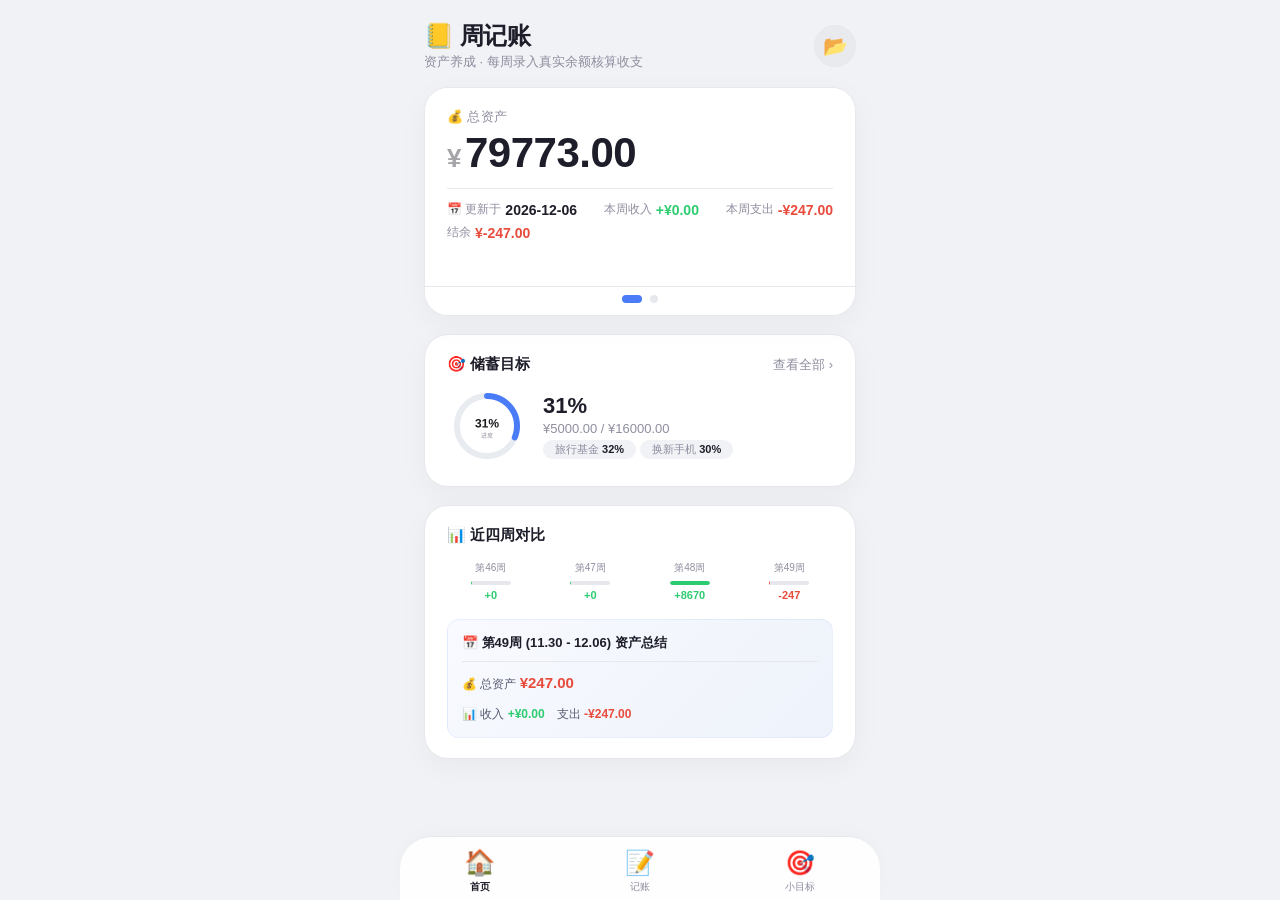
==== commit b51a2fca: "更新 index.html" ====
--- a/index.html
+++ b/index.html
@@ -281,7 +281,6 @@
             box-shadow:var(--shadow);
             background:var(--card-bg);
             border:1px solid var(--border);
-            /* 移除 touch-action:pan-y; 以允许水平滑动 */
         }
         .carousel-container{
             display:flex;
@@ -307,7 +306,7 @@
             border:none;
             transition:0.2s;
             cursor:pointer;
-            min-height:180px; /* 保证高度一致 */
+            min-height:180px;
         }
         .carousel-item:active{transform:scale(0.99);}
         .carousel-item .card-label{
@@ -363,7 +362,6 @@
             background:var(--card-blue-bg);
             border-color:rgba(74,124,247,0.12);
         }
-        /* 指示点 */
         .carousel-dots{
             display:flex;
             justify-content:center;
@@ -396,130 +394,29 @@
             display:none;
         }
 
-        /* 以下为原有其他样式，未改动 */
-        .journal-form .form-group{
-            margin-bottom:12px;
-        }
-        .journal-form .form-group label{
-            display:block;
-            font-size:12px;
-            font-weight:500;
-            color:var(--text-secondary);
-            margin-bottom:2px;
-        }
+        /* 表单与记账页 */
+        .journal-form .form-group{margin-bottom:12px;}
+        .journal-form .form-group label{display:block;font-size:12px;font-weight:500;color:var(--text-secondary);margin-bottom:2px;}
         .journal-form .form-group select,
-        .journal-form .form-group input{
-            width:100%;
-            padding:10px 14px;
-            border:1.5px solid var(--border);
-            border-radius:var(--radius-sm);
-            font-size:15px;
-            background:#fff;
-            color:var(--text-primary);
-            transition:0.2s;
-            appearance:none;
-            -webkit-appearance:none;
-            font-family:inherit;
-        }
+        .journal-form .form-group input{width:100%;padding:10px 14px;border:1.5px solid var(--border);border-radius:var(--radius-sm);font-size:15px;background:#fff;color:var(--text-primary);transition:0.2s;appearance:none;-webkit-appearance:none;font-family:inherit;}
         .journal-form .form-group select:focus,
-        .journal-form .form-group input:focus{
-            outline:none;
-            border-color:var(--blue);
-            box-shadow:0 0 0 3px rgba(74,124,247,0.08);
-        }
-        .journal-form .form-group.amount-field label{
-            font-size:14px;
-            font-weight:600;
-            color:var(--text-primary);
-        }
-        .journal-form .form-group.amount-field input{
-            font-size:22px;
-            font-weight:700;
-            padding:14px 16px;
-            border-color:var(--blue);
-            background:#fafcff;
-            text-align:center;
-            letter-spacing:0.5px;
-        }
-        .journal-form .form-group.amount-field input:focus{
-            border-color:var(--blue);
-            box-shadow:0 0 0 4px rgba(74,124,247,0.12);
-        }
-        .journal-form .radio-group{
-            display:flex;
-            flex-wrap:wrap;
-            gap:6px;
-        }
-        .journal-form .radio-group label{
-            display:flex;
-            align-items:center;
-            gap:5px;
-            font-weight:400;
-            color:var(--text-primary);
-            cursor:pointer;
-            padding:8px 14px;
-            border-radius:30px;
-            border:1.5px solid var(--border);
-            transition:0.2s;
-            font-size:13px;
-            background:#fff;
-        }
+        .journal-form .form-group input:focus{outline:none;border-color:var(--blue);box-shadow:0 0 0 3px rgba(74,124,247,0.08);}
+        .journal-form .form-group.amount-field label{font-size:14px;font-weight:600;color:var(--text-primary);}
+        .journal-form .form-group.amount-field input{font-size:22px;font-weight:700;padding:14px 16px;border-color:var(--blue);background:#fafcff;text-align:center;letter-spacing:0.5px;}
+        .journal-form .form-group.amount-field input:focus{border-color:var(--blue);box-shadow:0 0 0 4px rgba(74,124,247,0.12);}
+        .journal-form .radio-group{display:flex;flex-wrap:wrap;gap:6px;}
+        .journal-form .radio-group label{display:flex;align-items:center;gap:5px;font-weight:400;color:var(--text-primary);cursor:pointer;padding:8px 14px;border-radius:30px;border:1.5px solid var(--border);transition:0.2s;font-size:13px;background:#fff;}
         .journal-form .radio-group input[type="radio"]{display:none;}
-        .journal-form .radio-group label:has(input[type="radio"]:checked){
-            border-color:var(--blue);
-            background:rgba(74,124,247,0.06);
-        }
-        .journal-form .btn-primary{
-            width:100%;
-            padding:14px;
-            background:var(--blue);
-            color:#fff;
-            border:none;
-            border-radius:var(--radius-sm);
-            font-size:16px;
-            font-weight:600;
-            cursor:pointer;
-            transition:0.2s;
-            box-shadow:0 4px 12px rgba(74,124,247,0.2);
-        }
+        .journal-form .radio-group label:has(input[type="radio"]:checked){border-color:var(--blue);background:rgba(74,124,247,0.06);}
+        .journal-form .btn-primary{width:100%;padding:14px;background:var(--blue);color:#fff;border:none;border-radius:var(--radius-sm);font-size:16px;font-weight:600;cursor:pointer;transition:0.2s;box-shadow:0 4px 12px rgba(74,124,247,0.2);}
         .journal-form .btn-primary:active{transform:scale(0.97);}
         .journal-form .btn-primary:disabled{opacity:0.5;pointer-events:none;}
 
         .txn-list{display:flex;flex-direction:column;gap:6px;max-height:420px;overflow-y:auto;}
-        .recent-item{
-            display:flex;
-            align-items:center;
-            justify-content:space-between;
-            padding:10px 14px;
-            border-radius:var(--radius-sm);
-            background:var(--bg);
-            font-size:14px;
-            color:var(--text-primary);
-        }
-        .recent-item .left{
-            display:flex;
-            align-items:center;
-            gap:10px;
-            flex:1;
-            min-width:0;
-        }
-        .recent-item .left .category{
-            background:#fff;
-            padding:2px 12px;
-            border-radius:20px;
-            font-size:11px;
-            color:var(--text-muted);
-            white-space:nowrap;
-            border:1px solid var(--border);
-        }
-        .recent-item .left .note{
-            color:var(--text-muted);
-            font-size:12px;
-            white-space:nowrap;
-            overflow:hidden;
-            text-overflow:ellipsis;
-            max-width:80px;
-        }
+        .recent-item{display:flex;align-items:center;justify-content:space-between;padding:10px 14px;border-radius:var(--radius-sm);background:var(--bg);font-size:14px;color:var(--text-primary);}
+        .recent-item .left{display:flex;align-items:center;gap:10px;flex:1;min-width:0;}
+        .recent-item .left .category{background:#fff;padding:2px 12px;border-radius:20px;font-size:11px;color:var(--text-muted);white-space:nowrap;border:1px solid var(--border);}
+        .recent-item .left .note{color:var(--text-muted);font-size:12px;white-space:nowrap;overflow:hidden;text-overflow:ellipsis;max-width:80px;}
         .recent-item .amount{font-weight:600;font-size:15px;}
         .recent-item .amount.expense{color:var(--red);}
         .recent-item .amount.income{color:var(--green);}
@@ -527,387 +424,92 @@
         .recent-item .amount.asset_gain{color:#22bb99;}
         .recent-item .amount.asset_loss{color:#ee7722;}
         .recent-item .amount.adjustment{color:var(--gold);}
-        .recent-item .date{
-            font-size:11px;
-            color:var(--text-muted);
-            margin-right:8px;
-        }
-        .recent-item .del-txn{
-            background:none;
-            border:none;
-            color:var(--text-muted);
-            font-size:16px;
-            cursor:pointer;
-            padding:4px 8px;
-            border-radius:6px;
-            transition:0.2s;
-        }
+        .recent-item .date{font-size:11px;color:var(--text-muted);margin-right:8px;}
+        .recent-item .del-txn{background:none;border:none;color:var(--text-muted);font-size:16px;cursor:pointer;padding:4px 8px;border-radius:6px;transition:0.2s;}
         .recent-item .del-txn:active{background:rgba(0,0,0,0.04);color:var(--text-primary);}
 
-        .filter-select{
-            width:100%;
-            padding:10px 14px;
-            border:1.5px solid var(--border);
-            border-radius:var(--radius-sm);
-            font-size:15px;
-            background:#fff;
-            color:var(--text-primary);
-            appearance:none;
-            -webkit-appearance:none;
-            font-family:inherit;
-            margin-bottom:12px;
-        }
+        .filter-select{width:100%;padding:10px 14px;border:1.5px solid var(--border);border-radius:var(--radius-sm);font-size:15px;background:#fff;color:var(--text-primary);appearance:none;-webkit-appearance:none;font-family:inherit;margin-bottom:12px;}
         .filter-select:focus{outline:none;border-color:var(--blue);}
 
-        .modal-box .form-group{
-            margin-bottom:10px;
-        }
-        .modal-box .form-group label{
-            font-size:12px;
-            font-weight:500;
-            color:var(--text-secondary);
-            margin-bottom:2px;
-        }
+        /* 模态框 */
+        .modal-box .form-group{margin-bottom:10px;}
+        .modal-box .form-group label{font-size:12px;font-weight:500;color:var(--text-secondary);margin-bottom:2px;}
         .modal-box .form-group select,
-        .modal-box .form-group input{
-            padding:10px 14px;
-            font-size:15px;
-        }
-        .modal-box .preset-account-wrap{
-            gap:6px;
-            margin-bottom:10px;
-        }
-        .modal-box .preset-acc-item{
-            padding:8px;
-            font-size:12px;
-        }
-        .modal-box .text-muted.mb-8{
-            margin-bottom:6px;
-            font-size:12px;
-        }
-        .modal-box .modal-actions{
-            margin-top:12px;
-        }
-        .modal-box .modal-actions button{
-            padding:10px;
-            font-size:14px;
-        }
-        .modal-box .form-group.amount-field label{
-            font-weight:600;
-            color:var(--text-primary);
-        }
-        .modal-box .form-group.amount-field input{
-            font-size:18px;
-            font-weight:700;
-            border-color:var(--blue);
-            background:#fafcff;
-            text-align:center;
-        }
-
-        .modal-overlay{
-            display:none;
-            position:fixed;
-            inset:0;
-            background:rgba(0,0,0,0.35);
-            z-index:200;
-            align-items:center;
-            justify-content:center;
-            padding:24px;
-            backdrop-filter:blur(4px);
-            -webkit-backdrop-filter:blur(4px);
-        }
+        .modal-box .form-group input{padding:10px 14px;font-size:15px;}
+        .modal-box .preset-account-wrap{gap:6px;margin-bottom:10px;}
+        .modal-box .preset-acc-item{padding:8px;font-size:12px;}
+        .modal-box .text-muted.mb-8{margin-bottom:6px;font-size:12px;}
+        .modal-box .modal-actions{margin-top:12px;}
+        .modal-box .modal-actions button{padding:10px;font-size:14px;}
+        .modal-box .form-group.amount-field label{font-weight:600;color:var(--text-primary);}
+        .modal-box .form-group.amount-field input{font-size:18px;font-weight:700;border-color:var(--blue);background:#fafcff;text-align:center;}
+
+        .modal-overlay{display:none;position:fixed;inset:0;background:rgba(0,0,0,0.35);z-index:200;align-items:center;justify-content:center;padding:24px;backdrop-filter:blur(4px);-webkit-backdrop-filter:blur(4px);}
         .modal-overlay.show{display:flex;}
-        .modal-box{
-            background:#fff;
-            border-radius:28px;
-            padding:20px 18px 18px 18px;
-            max-width:400px;
-            width:100%;
-            box-shadow:0 20px 60px rgba(0,0,0,0.12);
-            animation:slideUp 0.25s ease;
-            max-height:90vh;
-            overflow-y:auto;
-        }
+        .modal-box{background:#fff;border-radius:28px;padding:20px 18px 18px 18px;max-width:400px;width:100%;box-shadow:0 20px 60px rgba(0,0,0,0.12);animation:slideUp 0.25s ease;max-height:90vh;overflow-y:auto;}
         @keyframes slideUp{from{transform:translateY(30px);opacity:0;}to{transform:translateY(0);opacity:1;}}
-        .modal-box h3{
-            font-size:20px;
-            font-weight:700;
-            margin-bottom:14px;
-            display:flex;
-            justify-content:space-between;
-            align-items:center;
-            color:var(--text-primary);
-        }
-        .modal-box .modal-actions{
-            display:flex;
-            gap:10px;
-            margin-top:12px;
-            flex-wrap:wrap;
-        }
-        .modal-box .modal-actions button{
-            flex:1;
-            padding:10px;
-            border:none;
-            border-radius:14px;
-            font-size:15px;
-            font-weight:500;
-            cursor:pointer;
-            transition:0.2s;
-            min-width:80px;
-            color:var(--text-primary);
-            background:var(--bg);
-        }
+        .modal-box h3{font-size:20px;font-weight:700;margin-bottom:14px;display:flex;justify-content:space-between;align-items:center;color:var(--text-primary);}
+        .modal-box .modal-actions{display:flex;gap:10px;margin-top:12px;flex-wrap:wrap;}
+        .modal-box .modal-actions button{flex:1;padding:10px;border:none;border-radius:14px;font-size:15px;font-weight:500;cursor:pointer;transition:0.2s;min-width:80px;color:var(--text-primary);background:var(--bg);}
         .modal-box .modal-actions .btn-cancel{background:var(--bg);color:var(--text-muted);}
         .modal-box .modal-actions .btn-confirm{background:var(--blue);color:#fff;}
         .modal-box .modal-actions .btn-undo{background:var(--gold);color:#fff;}
-        .modal-box .form-group{margin-bottom:10px;}
-        .modal-box .form-group label{
-            display:block;
-            font-size:12px;
-            font-weight:500;
-            color:var(--text-secondary);
-            margin-bottom:2px;
-        }
+        .modal-box .form-group label{display:block;font-size:12px;font-weight:500;color:var(--text-secondary);margin-bottom:2px;}
         .modal-box .form-group select,
-        .modal-box .form-group input{
-            width:100%;
-            padding:10px 14px;
-            border:1.5px solid var(--border);
-            border-radius:14px;
-            font-size:15px;
-            background:#fff;
-            color:var(--text-primary);
-            transition:0.2s;
-            appearance:none;
-            -webkit-appearance:none;
-            font-family:inherit;
-        }
+        .modal-box .form-group input{width:100%;padding:10px 14px;border:1.5px solid var(--border);border-radius:14px;font-size:15px;background:#fff;color:var(--text-primary);transition:0.2s;appearance:none;-webkit-appearance:none;font-family:inherit;}
         .modal-box .form-group select:focus,
-        .modal-box .form-group input:focus{
-            outline:none;
-            border-color:var(--blue);
-            box-shadow:0 0 0 3px rgba(74,124,247,0.06);
-        }
+        .modal-box .form-group input:focus{outline:none;border-color:var(--blue);box-shadow:0 0 0 3px rgba(74,124,247,0.06);}
         .modal-box .form-group select option{background:#fff;color:var(--text-primary);}
-        .modal-box .radio-group{
-            display:flex;
-            flex-wrap:wrap;
-            gap:6px;
-        }
-        .modal-box .radio-group label{
-            display:flex;
-            align-items:center;
-            gap:5px;
-            font-weight:400;
-            color:var(--text-primary);
-            cursor:pointer;
-            padding:8px 14px;
-            border-radius:30px;
-            border:1.5px solid var(--border);
-            transition:0.2s;
-            font-size:13px;
-            background:#fff;
-        }
+        .modal-box .radio-group{display:flex;flex-wrap:wrap;gap:6px;}
+        .modal-box .radio-group label{display:flex;align-items:center;gap:5px;font-weight:400;color:var(--text-primary);cursor:pointer;padding:8px 14px;border-radius:30px;border:1.5px solid var(--border);transition:0.2s;font-size:13px;background:#fff;}
         .modal-box .radio-group input[type="radio"]{display:none;}
-        .modal-box .radio-group label:has(input[type="radio"]:checked){
-            border-color:var(--blue);
-            background:rgba(74,124,247,0.06);
-        }
-        .modal-box .btn-primary{
-            width:100%;
-            padding:14px;
-            background:var(--blue);
-            color:#fff;
-            border:none;
-            border-radius:14px;
-            font-size:16px;
-            font-weight:600;
-            cursor:pointer;
-            transition:0.2s;
-        }
+        .modal-box .radio-group label:has(input[type="radio"]:checked){border-color:var(--blue);background:rgba(74,124,247,0.06);}
+        .modal-box .btn-primary{width:100%;padding:14px;background:var(--blue);color:#fff;border:none;border-radius:14px;font-size:16px;font-weight:600;cursor:pointer;transition:0.2s;}
         .modal-box .btn-primary:active{transform:scale(0.97);}
         .modal-box .text-muted{color:var(--text-muted);font-size:12px;}
-        .modal-box .preset-account-wrap{
-            display:grid;
-            grid-template-columns:1fr 1fr;
-            gap:6px;
-            margin-bottom:10px;
-        }
-        .preset-acc-item{
-            padding:8px;
-            border:1.5px solid var(--border);
-            border-radius:14px;
-            text-align:center;
-            cursor:pointer;
-            font-size:12px;
-            color:var(--text-primary);
-            background:#fff;
-            transition:0.2s;
-        }
+        .modal-box .preset-account-wrap{display:grid;grid-template-columns:1fr 1fr;gap:6px;margin-bottom:10px;}
+        .preset-acc-item{padding:8px;border:1.5px solid var(--border);border-radius:14px;text-align:center;cursor:pointer;font-size:12px;color:var(--text-primary);background:#fff;transition:0.2s;}
         .preset-acc-item:active{border-color:var(--blue);background:rgba(74,124,247,0.04);}
-        .account-detail-item{
-            display:flex;
-            align-items:center;
-            justify-content:space-between;
-            padding:12px 0;
-            border-bottom:1px solid var(--border);
-            cursor:pointer;
-            color:var(--text-primary);
-        }
+        .account-detail-item{display:flex;align-items:center;justify-content:space-between;padding:12px 0;border-bottom:1px solid var(--border);cursor:pointer;color:var(--text-primary);}
         .account-detail-item:last-child{border-bottom:none;}
-        .account-detail-item .left-info{
-            display:flex;
-            align-items:center;
-            gap:12px;
-            flex:1;
-            min-width:0;
-        }
+        .account-detail-item .left-info{display:flex;align-items:center;gap:12px;flex:1;min-width:0;}
         .account-detail-item .left-info .icon{font-size:24px;flex-shrink:0;}
-        .account-detail-item .left-info .name-wrap{
-            display:flex;
-            flex-direction:column;
-            min-width:0;
-        }
+        .account-detail-item .left-info .name-wrap{display:flex;flex-direction:column;min-width:0;}
         .account-detail-item .left-info .name{font-weight:500;font-size:15px;white-space:nowrap;}
-        .account-detail-item .left-info .update-time{
-            font-size:11px;
-            color:var(--text-muted);
-            margin-top:1px;
-            display:flex;
-            align-items:center;
-            gap:3px;
-        }
-        .account-detail-item .left-info .cat-tag{
-            font-size:11px;
-            background:var(--bg);
-            padding:2px 12px;
-            border-radius:20px;
-            color:var(--text-muted);
-            flex-shrink:0;
-        }
-        .account-detail-item .right-info{
-            text-align:right;
-            display:flex;
-            align-items:center;
-            gap:8px;
-            flex-shrink:0;
-        }
+        .account-detail-item .left-info .update-time{font-size:11px;color:var(--text-muted);margin-top:1px;display:flex;align-items:center;gap:3px;}
+        .account-detail-item .left-info .cat-tag{font-size:11px;background:var(--bg);padding:2px 12px;border-radius:20px;color:var(--text-muted);flex-shrink:0;}
+        .account-detail-item .right-info{text-align:right;display:flex;align-items:center;gap:8px;flex-shrink:0;}
         .account-detail-item .right-info .bal{font-weight:600;font-size:16px;color:var(--text-primary);}
         .account-detail-item .right-info .pct{font-size:11px;color:var(--text-muted);}
-        .account-detail-total{
-            display:flex;
-            justify-content:space-between;
-            padding:14px 0 4px 0;
-            border-top:1px solid var(--border);
-            margin-top:6px;
-            font-weight:700;
-            font-size:17px;
-            color:var(--text-primary);
-        }
+        .account-detail-total{display:flex;justify-content:space-between;padding:14px 0 4px 0;border-top:1px solid var(--border);margin-top:6px;font-weight:700;font-size:17px;color:var(--text-primary);}
         .account-detail-empty{padding:20px 0;text-align:center;color:var(--text-muted);}
-        .txn-detail-item{
-            display:flex;
-            justify-content:space-between;
-            padding:10px 0;
-            border-bottom:1px solid var(--border);
-            font-size:14px;
-            color:var(--text-primary);
-        }
+        .txn-detail-item{display:flex;justify-content:space-between;padding:10px 0;border-bottom:1px solid var(--border);font-size:14px;color:var(--text-primary);}
         .txn-detail-item .cat{color:var(--text-muted);}
         .txn-detail-item .amt{font-weight:600;}
         .txn-detail-item .amt.income{color:var(--green);}
         .txn-detail-item .amt.expense{color:var(--red);}
         .txn-detail-item .note{color:var(--text-muted);font-size:12px;}
-        .balance-input-group{
-            display:flex;
-            align-items:center;
-            gap:12px;
-            margin-bottom:10px;
-            color:var(--text-primary);
-        }
+        .balance-input-group{display:flex;align-items:center;gap:12px;margin-bottom:10px;color:var(--text-primary);}
         .balance-input-group .acc-label{width:80px;font-weight:500;flex-shrink:0;}
-        .balance-input-group input{
-            flex:1;
-            padding:12px 14px;
-            border:1.5px solid var(--border);
-            border-radius:14px;
-            font-size:15px;
-            background:#fff;
-            color:var(--text-primary);
-        }
+        .balance-input-group input{flex:1;padding:12px 14px;border:1.5px solid var(--border);border-radius:14px;font-size:15px;background:#fff;color:var(--text-primary);}
         .balance-input-group input:focus{border-color:var(--blue);outline:none;}
-        .toast{
-            position:fixed;
-            top:12%;
-            left:50%;
-            transform:translateX(-50%) translateY(-20px);
-            background:rgba(0,0,0,0.78);
-            color:#fff;
-            padding:12px 24px;
-            border-radius:30px;
-            font-size:14px;
-            font-weight:500;
-            box-shadow:0 8px 30px rgba(0,0,0,0.12);
-            z-index:300;
-            opacity:0;
-            transition:opacity 0.3s ease,transform 0.3s ease;
-            pointer-events:none;
-            max-width:80%;
-            backdrop-filter:blur(8px);
-            -webkit-backdrop-filter:blur(8px);
-        }
+        .toast{position:fixed;top:12%;left:50%;transform:translateX(-50%) translateY(-20px);background:rgba(0,0,0,0.78);color:#fff;padding:12px 24px;border-radius:30px;font-size:14px;font-weight:500;box-shadow:0 8px 30px rgba(0,0,0,0.12);z-index:300;opacity:0;transition:opacity 0.3s ease,transform 0.3s ease;pointer-events:none;max-width:80%;backdrop-filter:blur(8px);-webkit-backdrop-filter:blur(8px);}
         .toast.show{opacity:1;transform:translateX(-50%) translateY(0);}
         .hidden{display:none !important;}
         .text-center{text-align:center;}
         .mb-8{margin-bottom:8px;}
         .goal-circle-canvas{width:100%;height:100%;display:block;}
         .card-hidden{display:none !important;}
-        .goal-tag{
-            background:var(--bg);
-            border-radius:20px;
-            padding:2px 12px;
-            font-size:11px;
-            color:var(--text-muted);
-        }
+        .goal-tag{background:var(--bg);border-radius:20px;padding:2px 12px;font-size:11px;color:var(--text-muted);}
         .goal-tag strong{color:var(--text-primary);font-weight:600;}
-        .achievement-grid{
-            display:grid;
-            grid-template-columns:repeat(3,1fr);
-            gap:10px;
-            margin-top:4px;
-        }
-        .achievement-item{
-            text-align:center;
-            padding:12px 6px;
-            background:rgba(0,0,0,0.02);
-            border-radius:12px;
-            transition:0.2s;
-            border:1px solid transparent;
-        }
-        .achievement-item.unlocked{
-            background:rgba(74,124,247,0.06);
-            border-color:rgba(74,124,247,0.12);
-        }
+        .achievement-grid{display:grid;grid-template-columns:repeat(3,1fr);gap:10px;margin-top:4px;}
+        .achievement-item{text-align:center;padding:12px 6px;background:rgba(0,0,0,0.02);border-radius:12px;transition:0.2s;border:1px solid transparent;}
+        .achievement-item.unlocked{background:rgba(74,124,247,0.06);border-color:rgba(74,124,247,0.12);}
         .achievement-item .ach-icon{font-size:30px;display:block;margin-bottom:4px;}
         .achievement-item .ach-name{font-size:12px;font-weight:500;color:var(--text-muted);}
         .achievement-item.unlocked .ach-name{color:var(--text-primary);}
-        .no-account-tip{
-            text-align:center;
-            padding:20px 0;
-            color:var(--text-muted);
-        }
-        .no-account-tip button{
-            background:var(--blue);
-            color:#fff;
-            border:none;
-            border-radius:30px;
-            padding:10px 24px;
-            font-size:14px;
-            font-weight:600;
-            cursor:pointer;
-            margin-top:8px;
-            box-shadow:0 4px 12px rgba(74,124,247,0.2);
-        }
+        .no-account-tip{text-align:center;padding:20px 0;color:var(--text-muted);}
+        .no-account-tip button{background:var(--blue);color:#fff;border:none;border-radius:30px;padding:10px 24px;font-size:14px;font-weight:600;cursor:pointer;margin-top:8px;box-shadow:0 4px 12px rgba(74,124,247,0.2);}
 
         @media (max-width:420px){
             body{padding:0 12px 80px 12px;}
@@ -936,37 +538,33 @@
 
 <!-- ===== 首页 ===== -->
 <div id="page-home" class="page active">
-    <!-- 左右滑动轮播容器 -->
     <div class="carousel-wrapper" id="carouselWrapper">
         <div class="carousel-container" id="carouselContainer">
-            <!-- 总资产卡片 -->
             <div class="carousel-item" id="totalAssetItem" onclick="openFullManageModal()">
                 <div class="card-label">💰 总资产</div>
                 <div class="card-number"><span class="currency">¥</span><span id="totalAsset">0.00</span></div>
                 <div class="card-footer">
-                    <span class="tag">📅 <span class="num" id="assetUpdateDateTag">--</span></span>
+                    <span class="tag">📅 更新于 <span class="num" id="assetUpdateDateTag">--</span></span>
                     <span class="tag">本周收入 <span class="num green" id="weekIncomeTag">+¥0</span></span>
                     <span class="tag">本周支出 <span class="num red" id="weekExpenseTag">-¥0</span></span>
                     <span class="tag">结余 <span class="num" id="weekBalanceTag">¥0</span></span>
                 </div>
             </div>
-            <!-- 理财资产卡片 -->
-            <div class="carousel-item card-blue" id="financeAssetItem" onclick="showFinanceAccounts()">
+            <div class="carousel-item card-blue" id="financeAssetItem" onclick="showFinanceChartModal()">
                 <div class="card-label">📈 理财资产</div>
                 <div class="card-number"><span class="currency">¥</span><span id="financeTotalAmount">0.00</span></div>
                 <div class="card-footer">
                     <span class="tag">📅 <span class="num" id="financeUpdateDateTag">--</span></span>
+                    <span class="tag">本周 <span class="num" id="financeWeekChangeTag">¥0</span></span>
                     <span class="tag">累计收益 <span class="num" id="financeCumulativeTag">¥0</span></span>
                     <span class="tag">收益率 <span class="num" id="financeRateTag">--</span></span>
                 </div>
                 <div class="sub-note">基于余额快照与收益交易统计</div>
             </div>
         </div>
-        <!-- 指示点 -->
         <div class="carousel-dots" id="carouselDots"></div>
     </div>
 
-    <!-- 储蓄目标卡片 -->
     <div class="card-secondary" id="goalCard" onclick="switchTab('inspire')">
         <div class="sec-header">
             <span class="sec-title">🎯 储蓄目标</span>
@@ -989,18 +587,18 @@
             <span class="sec-title">📊 近四周对比</span>
         </div>
         <div class="week-mini" id="weekMiniContainer"></div>
+        <div class="week-summary" id="weekSummary" style="margin-top:14px;padding:12px 14px;background:linear-gradient(135deg,#f8faff,#eef2fa);border-radius:12px;font-size:12px;line-height:1.75;color:var(--text-secondary);border:1px solid rgba(74,124,247,0.08);display:none;"></div>
     </div>
 </div>
 
 <!-- ===== 记账页 ===== -->
 <div id="page-journal" class="page">
     <div class="card-secondary" style="padding:18px 18px;">
-        <div class="sec-header" style="margin-bottom:14px;">
-            <span class="sec-title" style="font-size:17px;">✏️ 记一笔</span>
+        <div class="sec-header" style="margin-bottom:14px; cursor:pointer;" onclick="toggleJournalForm()">
+            <span class="sec-title" style="font-size:17px;">✏️ 记一笔 <span style="font-size:12px;color:var(--text-muted);font-weight:400;" id="journalFormToggleText">（点击展开）</span></span>
+            <span id="journalFormToggleIcon" style="font-size:14px;color:var(--text-muted);">▼</span>
         </div>
-        <div id="journalFormContainer">
-            <!-- 由JS动态渲染：表单或提示 -->
-        </div>
+        <div id="journalFormContainer" style="display:none;"></div>
     </div>
 
     <div class="card-secondary" style="padding:18px 18px;">
@@ -1020,7 +618,6 @@
 
 <!-- ===== 激励页 ===== -->
 <div id="page-inspire" class="page">
-    <!-- 树苗卡片已移除，保留目标和成就 -->
     <div class="card-secondary" style="padding:18px 18px;">
         <div class="sec-header"><span>🎯 储蓄目标</span><button class="sec-action" onclick="showAddGoalModal()" style="background:none;border:none;color:var(--blue);font-size:14px;cursor:pointer;">+ 添加</button></div>
         <div id="goalList"></div>
@@ -1035,20 +632,43 @@
 <nav class="tab-nav">
     <button class="tab-item active" data-tab="home" onclick="switchTab('home')"><span class="tab-icon">🏠</span> 首页</button>
     <button class="tab-item" data-tab="journal" onclick="switchTab('journal')"><span class="tab-icon">📝</span> 记账</button>
-    <button class="tab-item" data-tab="inspire" onclick="switchTab('inspire')"><span class="tab-icon">🌟</span> 激励</button>
+    <button class="tab-item" data-tab="inspire" onclick="switchTab('inspire')"><span class="tab-icon">🎯</span> 小目标</button>
 </nav>
 
 <!-- ===== 模态框 ===== -->
 <!-- 账户管理 -->
 <div class="modal-overlay" id="modalFullManage">
     <div class="modal-box">
-        <h3><span>💳 账户管理</span><button class="sec-action" onclick="closeModal('modalFullManage')" style="background:none;border:none;color:var(--text-muted);font-size:18px;cursor:pointer;">✕</button></h3>
+        <h3 style="display:flex;justify-content:space-between;align-items:center;">
+            <span>💳 账户管理</span>
+            <div>
+                <button onclick="undoLastAdjustmentGlobal()" style="background:var(--bg);border:none;border-radius:8px;padding:4px 10px;font-size:12px;cursor:pointer;color:var(--text-muted);margin-right:8px;transition:0.2s;" title="撤销最近一笔全局调整">↩️ 撤销</button>
+                <button class="sec-action" onclick="closeModal('modalFullManage')" style="background:none;border:none;color:var(--text-muted);font-size:18px;cursor:pointer;">✕</button>
+            </div>
+        </h3>
         <div id="fullAccountList"></div>
         <div style="margin-top:12px;text-align:right;">
             <button class="sec-action" onclick="closeModal('modalFullManage');showAddAccountModal();" style="background:none;border:none;color:var(--blue);font-size:15px;font-weight:600;cursor:pointer;">+ 添加账户</button>
         </div>
         <div class="modal-actions">
             <button class="btn-cancel" onclick="closeModal('modalFullManage')">关闭</button>
+        </div>
+    </div>
+</div>
+
+<!-- 理财盈亏图表 -->
+<div class="modal-overlay" id="modalFinanceChart">
+    <div class="modal-box">
+        <h3><span>📈 理财盈亏走势</span><button class="sec-action" onclick="closeModal('modalFinanceChart')" style="background:none;border:none;color:var(--text-muted);font-size:18px;cursor:pointer;">✕</button></h3>
+        <div style="display:flex;gap:8px;margin-bottom:14px;">
+            <button id="btnChartWeek" class="btn-confirm" style="flex:1;padding:8px;border-radius:10px;border:none;font-size:13px;font-weight:600;cursor:pointer;" onclick="renderFinanceChart('week')">近4周</button>
+            <button id="btnChartMonth" style="flex:1;padding:8px;border-radius:10px;border:none;font-size:13px;font-weight:600;cursor:pointer;background:var(--bg);color:var(--text-muted);" onclick="renderFinanceChart('month')">近6月</button>
+        </div>
+        <div id="financeChartContainer" style="height:220px;display:flex;align-items:flex-end;justify-content:space-around;padding:10px 0;position:relative;"></div>
+        <div style="text-align:center;font-size:11px;color:var(--text-muted);margin-top:4px;">柱状图高度代表盈亏绝对值，绿=盈利，红=亏损</div>
+        <div class="modal-actions" style="margin-top:12px;">
+            <button class="btn-confirm" onclick="closeModal('modalFinanceChart');showFinanceAccounts();">查看账户明细</button>
+            <button class="btn-cancel" onclick="closeModal('modalFinanceChart')">关闭</button>
         </div>
     </div>
 </div>
@@ -1073,7 +693,6 @@
         <div class="form-group amount-field"><label>新余额 (¥)</label><input type="number" id="editBalanceNew" step="0.01" min="0" placeholder="输入新余额"></div>
         <div class="form-group"><label>📅 余额日期</label><input type="date" id="editBalanceDate" required></div>
         <div class="modal-actions">
-            <button class="btn-undo" onclick="undoLastAdjustment()" style="flex:0.8;">↩️ 撤销</button>
             <button class="btn-cancel" onclick="closeModal('modalEditBalance')">取消</button>
             <button class="btn-confirm" onclick="confirmEditBalance()">确认</button>
         </div>
@@ -1082,17 +701,19 @@
 
 <!-- 本周明细 -->
 <div class="modal-overlay" id="modalWeekDetail">
-    <div class="modal-box">
-        <h3 id="weekDetailTitle">本周收入明细</h3>
-        <div id="weekDetailListModal"></div>
-        <div class="modal-actions"><button class="btn-cancel" onclick="closeModal('modalWeekDetail')">关闭</button></div>
+    <div class="modal-box" style="max-height:80vh; display:flex; flex-direction:column;">
+        <h3 style="display:flex; justify-content:space-between; align-items:center; border-bottom:1px solid var(--border); padding-bottom:12px; margin-bottom:0;">
+            <span id="weekDetailTitle">本周收入明细</span>
+            <button onclick="closeModal('modalWeekDetail')" style="background:none; border:none; color:var(--text-muted); font-size:20px; cursor:pointer; padding:4px 8px;">✕</button>
+        </h3>
+        <div id="weekDetailListModal" style="overflow-y:auto; flex:1; padding-top:12px;"></div>
     </div>
 </div>
 
-<!-- 添加账户 -->
+<!-- 添加/编辑账户 -->
 <div class="modal-overlay" id="modalAccount">
     <div class="modal-box">
-        <h3>➕ 添加账户</h3>
+        <h3 id="accountModalTitle">➕ 添加账户</h3>
         <div class="text-muted mb-8">快速选择预设账户，也可以自定义填写</div>
         <div class="preset-account-wrap" id="presetAccountWrap"></div>
         <div class="form-group">
@@ -1108,17 +729,17 @@
             <select id="accCategory"><option value="日常">日常</option><option value="理财">理财</option><option value="投资">投资</option><option value="负债">负债</option><option value="其他">其他</option></select>
             <input type="text" id="accCategoryCustom" placeholder="或自定义分类" style="margin-top:4px;padding:8px 12px;font-size:14px;">
         </div>
-        <div class="form-group amount-field">
+        <div class="form-group amount-field" id="initialBalanceGroup">
             <label>初始余额 (¥)</label>
             <input type="number" id="accBalance" step="0.01" min="0" value="0.00">
         </div>
-        <div class="form-group">
+        <div class="form-group" id="initialBalanceDateGroup">
             <label>余额日期</label>
             <input type="date" id="accBalanceDate" required>
         </div>
         <div class="modal-actions">
             <button class="btn-cancel" onclick="closeModal('modalAccount')">取消</button>
-            <button class="btn-confirm" onclick="addAccount()">确认添加</button>
+            <button class="btn-confirm" onclick="addAccount()">确认</button>
         </div>
     </div>
 </div>
@@ -1276,14 +897,23 @@
     function formatMoney(v){return '¥'+v.toFixed(2);}
     function formatPercent(v){return (v*100).toFixed(2)+'%';}
     function parseDate(d){const p=d.split('-');return new Date(parseInt(p[0]),parseInt(p[1])-1,parseInt(p[2]));}
-    function getTodayStr(){return new Date().toISOString().slice(0,10);}
+    function getTodayStr(){
+        const d=new Date();
+        const y=d.getFullYear();
+        const m=String(d.getMonth()+1).padStart(2,'0');
+        const day=String(d.getDate()).padStart(2,'0');
+        return y+'-'+m+'-'+day;
+    }
     function getWeekStart(dateStr){
         const d=parseDate(dateStr);
         const day=d.getDay()||7;
         const diff=(day-1)*86400000;
         const m=new Date(d.getTime()-diff);
         m.setHours(0,0,0,0);
-        return m.toISOString().slice(0,10);
+        const y=m.getFullYear();
+        const mo=String(m.getMonth()+1).padStart(2,'0');
+        const da=String(m.getDate()).padStart(2,'0');
+        return y+'-'+mo+'-'+da;
     }
     function getAccountBalance(accId){
         const acc=data.accounts.find(a=>a.id===accId);
@@ -1387,11 +1017,11 @@
         document.querySelector(`.tab-item[data-tab="${tab}"]`).classList.add('active');
         renderAll();
         if(tab==='journal') renderJournalPage();
-        // 不再需要渲染树苗
     }
 
     // ==================== 账户管理 ====================
     let editingAccountId=null;
+    let editingAccountInfoId=null; // 用于区分编辑账户信息
     let longPressTimer=null;
 
     function openFullManageModal(){
@@ -1433,12 +1063,117 @@
                     <div class="right-info">
                         <div class="bal">${formatMoney(bal)}</div>
                         <div class="pct">${pct.toFixed(1)}%</div>
+                        <button onclick="event.stopPropagation(); showEditAccountModal('${acc.id}')" style="margin-left:8px;background:var(--bg);border:none;border-radius:6px;padding:4px 8px;font-size:12px;cursor:pointer;color:var(--text-muted);transition:0.2s;">✏️</button>
                     </div>
                 </div>
             `;
         });
         html+=`<div class="account-detail-total"><span>📊 合计</span><span>${formatMoney(total)}</span></div>`;
         container.innerHTML=html;
+    }
+
+    // ==================== 理财盈亏图表（带0轴） ====================
+    function showFinanceChartModal() {
+        openModal('modalFinanceChart');
+        renderFinanceChart('week');
+    }
+
+    function renderFinanceChart(period) {
+        const container = document.getElementById('financeChartContainer');
+        const btnW = document.getElementById('btnChartWeek');
+        const btnM = document.getElementById('btnChartMonth');
+        if (!container) return;
+
+        if (period === 'week') {
+            btnW.style.background = 'var(--blue)'; btnW.style.color = '#fff';
+            btnM.style.background = 'var(--bg)'; btnM.style.color = 'var(--text-muted)';
+        } else {
+            btnM.style.background = 'var(--blue)'; btnM.style.color = '#fff';
+            btnW.style.background = 'var(--bg)'; btnW.style.color = 'var(--text-muted)';
+        }
+
+        const now = new Date();
+        const periods = [];
+
+        if (period === 'week') {
+            for (let i = 3; i >= 0; i--) {
+                const d = new Date(now);
+                d.setDate(d.getDate() - i * 7);
+                const fmtDate = (dt) => {
+                    const y = dt.getFullYear();
+                    const m = String(dt.getMonth()+1).padStart(2,'0');
+                    const day = String(dt.getDate()).padStart(2,'0');
+                    return y+'-'+m+'-'+day;
+                };
+                const start = getWeekStart(fmtDate(d));
+                const endD = new Date(parseDate(start));
+                endD.setDate(endD.getDate() + 6);
+                const end = fmtDate(endD);
+                const label = '第' + getWeekNumber(parseDate(start)).week + '周';
+                periods.push({ start, end, label });
+            }
+        } else {
+            for (let i = 5; i >= 0; i--) {
+                const d = new Date(now.getFullYear(), now.getMonth() - i, 1);
+                const y = d.getFullYear();
+                const m = d.getMonth() + 1;
+                const start = y + '-' + (m < 10 ? '0' : '') + m + '-01';
+                const lastDay = new Date(y, m, 0).getDate();
+                const end = y + '-' + (m < 10 ? '0' : '') + m + '-' + (lastDay < 10 ? '0' : '') + lastDay;
+                periods.push({ start, end, label: m + '月' });
+            }
+        }
+
+        let maxAbs = 0;
+        const values = periods.map(p => {
+            let profit = 0;
+            data.transactions.forEach(t => {
+                if (t.date >= p.start && t.date <= p.end) {
+                    const acc = data.accounts.find(a => a.id === t.accountId);
+                    if (acc && isFinanceAccount(acc)) {
+                        if (t.type === 'asset_gain') profit += t.amount;
+                        else if (t.type === 'asset_loss') profit -= t.amount;
+                    }
+                }
+            });
+            if (Math.abs(profit) > maxAbs) maxAbs = Math.abs(profit);
+            return { profit, label: p.label };
+        });
+
+        if (maxAbs === 0) maxAbs = 1;
+
+        let html = '<div style="position:absolute; left:10px; right:10px; top:50%; height:1px; background:var(--border); z-index:1;"></div>';
+        
+        values.forEach(v => {
+            const ratio = Math.abs(v.profit) / maxAbs;
+            const hPct = ratio * 45; 
+            const isPos = v.profit > 0.001;
+            const isNeg = v.profit < -0.001;
+            const color = isPos ? 'var(--green)' : (isNeg ? 'var(--red)' : 'var(--text-muted)');
+            const valTxt = v.profit === 0 ? '0' : (isPos ? '+' : '') + v.profit.toFixed(0);
+
+            if (isPos) {
+                html += `<div style="flex:1; display:flex; flex-direction:column; align-items:center; position:relative; height:100%;">
+                    <div style="position:absolute; bottom:50%; width:60%; max-width:28px; height:${hPct}%; background:${color}; border-radius:4px 4px 0 0; transition:height 0.4s ease;"></div>
+                    <div style="position:absolute; bottom:calc(50% + ${hPct}% + 4px); font-size:10px; font-weight:700; color:${color};">${valTxt}</div>
+                    <div style="position:absolute; bottom:4px; font-size:10px; color:var(--text-muted);">${v.label}</div>
+                </div>`;
+            } else if (isNeg) {
+                html += `<div style="flex:1; display:flex; flex-direction:column; align-items:center; position:relative; height:100%;">
+                    <div style="position:absolute; top:50%; width:60%; max-width:28px; height:${hPct}%; background:${color}; border-radius:0 0 4px 4px; transition:height 0.4s ease;"></div>
+                    <div style="position:absolute; top:calc(50% + ${hPct}% + 4px); font-size:10px; font-weight:700; color:${color};">${valTxt}</div>
+                    <div style="position:absolute; bottom:4px; font-size:10px; color:var(--text-muted);">${v.label}</div>
+                </div>`;
+            } else {
+                html += `<div style="flex:1; display:flex; flex-direction:column; align-items:center; position:relative; height:100%;">
+                    <div style="position:absolute; top:50%; font-size:11px; font-weight:700; color:${color}; transform:translateY(-50%);">0</div>
+                    <div style="position:absolute; bottom:4px; font-size:10px; color:var(--text-muted);">${v.label}</div>
+                </div>`;
+            }
+        });
+        container.innerHTML = html;
+        container.style.display = 'flex';
+        container.style.alignItems = 'stretch';
     }
 
     // ==================== 理财账户明细 ====================
@@ -1468,6 +1203,7 @@
                         <div class="right-info">
                             <div class="bal">${formatMoney(bal)}</div>
                             <div class="pct">${pct.toFixed(1)}%</div>
+                            <button onclick="event.stopPropagation(); showEditAccountModal('${acc.id}')" style="margin-left:8px;background:var(--bg);border:none;border-radius:6px;padding:4px 8px;font-size:12px;cursor:pointer;color:var(--text-muted);transition:0.2s;">✏️</button>
                         </div>
                     </div>
                 `;
@@ -1559,7 +1295,7 @@
             id:genId(),
             accountId:accId,
             type:txnType,
-            category:isFinance?(diff>0?'理财收益':'理财亏损'):'余额调整',
+            category:isFinance?'理财余额调整':'余额调整',
             amount:Math.abs(diff),
             date:selectedDate,
             note:isFinance?'手动更新理财余额':'手动更新余额'
@@ -1598,7 +1334,28 @@
         showToast('已撤销最近一笔调整');
     }
 
-    // ==================== 添加账户 ====================
+    // ==================== 全局撤销 ====================
+    function undoLastAdjustmentGlobal(){
+        const adjustments = data.transactions
+            .filter(t => t.category === '余额调整' || t.category === '理财收益' || t.category === '理财亏损')
+            .sort((a,b) => b.date.localeCompare(a.date) || b.id.localeCompare(a.id));
+        if(adjustments.length === 0){ showToast('没有可撤销的调整记录'); return; }
+        const last = adjustments[0];
+        if(!confirm(`撤销全局最近一笔调整？\n日期：${last.date}\n账户：${data.accounts.find(a=>a.id===last.accountId)?.name || '未知'}\n金额：${last.type==='income'||last.type==='asset_gain'?'+':'-'}${last.amount.toFixed(2)}`)) return;
+        
+        data.transactions = data.transactions.filter(t => t.id !== last.id);
+        
+        const snapIdx = data.snapshots.findIndex(s => s.accountId === last.accountId && s.date === last.date);
+        if(snapIdx !== -1) data.snapshots.splice(snapIdx, 1);
+        
+        saveData();
+        if(document.getElementById('modalFullManage').classList.contains('show')) renderFullAccountList();
+        if(document.getElementById('modalFinanceAccounts').classList.contains('show')) showFinanceAccounts();
+        renderAll();
+        showToast('已撤销最近一笔全局调整');
+    }
+
+    // ==================== 添加/编辑账户 ====================
     function renderPresetAccountModal(){
         const wrap=document.getElementById('presetAccountWrap');
         wrap.innerHTML=PRESET_ACCOUNTS.map(p=>`<div class="preset-acc-item" onclick="fillPresetAccount('${p.name}','${p.icon}','${p.category}')">${p.icon} ${p.name}</div>`).join('');
@@ -1609,7 +1366,14 @@
         document.getElementById('accCategory').value=category;
         document.getElementById('accCategoryCustom').value='';
     }
-    function showAddAccountModal(){
+    
+    function showAddAccountModal() {
+        editingAccountInfoId = null;
+        document.getElementById('accountModalTitle').textContent = '➕ 添加账户';
+        document.getElementById('initialBalanceGroup').style.display = 'block';
+        document.getElementById('initialBalanceDateGroup').style.display = 'block';
+        
+        // 重置表单
         document.getElementById('accName').value='';
         document.getElementById('accIcon').value='';
         document.getElementById('accCategory').value='日常';
@@ -1618,62 +1382,226 @@
         document.getElementById('accBalanceDate').value=getTodayStr();
         openModal('modalAccount');
     }
-    function addAccount(){
-        const name=document.getElementById('accName').value.trim();
-        const icon=document.getElementById('accIcon').value.trim()||'🏦';
-        let category=document.getElementById('accCategory').value;
-        const custom=document.getElementById('accCategoryCustom').value.trim();
-        if(custom) category=custom;
-        const bal=parseFloat(document.getElementById('accBalance').value)||0;
-        const date=document.getElementById('accBalanceDate').value;
-        if(!date){showToast('请选择余额日期');return;}
-        if(!name){showToast('请填写账户名称');return;}
-        const newAcc={id:genId(),name:name,icon:icon,balance:bal,category:category};
+
+    function showEditAccountModal(accId) {
+        editingAccountInfoId = accId;
+        const acc = data.accounts.find(a => a.id === accId);
+        if (!acc) return;
+        
+        document.getElementById('accountModalTitle').textContent = '✏️ 编辑账户';
+        document.getElementById('accName').value = acc.name;
+        document.getElementById('accIcon').value = acc.icon || '🏦';
+        
+        // 处理分类
+        const standardCats = ['日常', '理财', '投资', '负债', '其他'];
+        if (standardCats.includes(acc.category)) {
+            document.getElementById('accCategory').value = acc.category;
+            document.getElementById('accCategoryCustom').value = '';
+        } else {
+            document.getElementById('accCategory').value = '其他';
+            document.getElementById('accCategoryCustom').value = acc.category;
+        }
+        
+        // 隐藏余额相关字段，提示用户使用专门功能
+        document.getElementById('initialBalanceGroup').style.display = 'none';
+        document.getElementById('initialBalanceDateGroup').style.display = 'none';
+        
+        openModal('modalAccount');
+    }
+
+    function addAccount() {
+        const name = document.getElementById('accName').value.trim();
+        const icon = document.getElementById('accIcon').value.trim() || '🏦';
+        let category = document.getElementById('accCategory').value;
+        const custom = document.getElementById('accCategoryCustom').value.trim();
+        if (custom) category = custom;
+
+        if (!name) { showToast('请填写账户名称'); return; }
+
+        // 编辑模式
+        if (editingAccountInfoId) {
+            const acc = data.accounts.find(a => a.id === editingAccountInfoId);
+            if (acc) {
+                acc.name = name;
+                acc.icon = icon;
+                acc.category = category;
+                saveData();
+                closeModal('modalAccount');
+                renderAll();
+                if (document.getElementById('modalFullManage').classList.contains('show')) renderFullAccountList();
+                if (document.getElementById('modalFinanceAccounts').classList.contains('show')) showFinanceAccounts();
+                showToast('账户信息已更新');
+            }
+            return;
+        }
+
+        // 添加模式
+        const bal = parseFloat(document.getElementById('accBalance').value) || 0;
+        const date = document.getElementById('accBalanceDate').value;
+        if (!date) { showToast('请选择余额日期'); return; }
+        
+        const newAcc = { id: genId(), name: name, icon: icon, balance: bal, category: category };
         data.accounts.push(newAcc);
-        data.snapshots.push({accountId:newAcc.id, date:date, balance:bal});
+        data.snapshots.push({ accountId: newAcc.id, date: date, balance: bal });
         saveData();
         closeModal('modalAccount');
         renderAll();
-        if(document.getElementById('modalFullManage').classList.contains('show')) renderFullAccountList();
+        if (document.getElementById('modalFullManage').classList.contains('show')) renderFullAccountList();
         showToast('账户已添加');
     }
 
-    // ==================== 本周明细 ====================
-    function showWeekDetail(type){
-        const today=getTodayStr();
-        const weekStart=getWeekStart(today);
-        const weekTxns=data.transactions.filter(t=>t.date>=weekStart&&t.date<=today);
-        let filtered=[];
-        if(type==='income') filtered=weekTxns.filter(t=>t.type==='income'||t.type==='asset_gain');
-        else if(type==='expense') filtered=weekTxns.filter(t=>t.type==='expense'||t.type==='asset_loss');
-        const title=type==='income'?'本周收入明细':'本周支出明细';
-        document.getElementById('weekDetailTitle').textContent=title;
-        const container=document.getElementById('weekDetailListModal');
-        if(filtered.length===0){
-            container.innerHTML='<div class="text-muted text-center" style="padding:16px 0;">本周暂无此类记录</div>';
-        }else{
-            let html='';
-            filtered.sort((a,b)=>b.date.localeCompare(a.date)||b.id.localeCompare(a.id));
-            filtered.forEach(t=>{
-                const acc=data.accounts.find(a=>a.id===t.accountId);
-                const accName=acc?acc.name:'未知';
-                const amtClass=(t.type==='income'||t.type==='asset_gain')?'income':'expense';
-                const sign=(t.type==='income'||t.type==='asset_gain')?'+':'-';
-                html+=`
-                    <div class="txn-detail-item">
-                        <div>
-                            <span>${t.category||'📦'}</span>
-                            <span class="cat">${accName}</span>
-                            ${t.note?`<span class="note">${t.note}</span>`:''}
-                            <span style="font-size:12px;color:var(--text-muted);margin-left:8px;">${t.date}</span>
-                        </div>
-                        <span class="amt ${amtClass}">${sign}${t.amount.toFixed(2)}</span>
-                    </div>
-                `;
+    // ==================== 本周明细（完整资产变动报告） ====================
+    function showWeekDetailByWeek(startDate, endDate, label, income, expense) {
+        document.getElementById('weekDetailTitle').textContent = label + ' 资产变动';
+        const fmtDate = (dt) => {
+            const y = dt.getFullYear();
+            const m = String(dt.getMonth()+1).padStart(2,'0');
+            const day = String(dt.getDate()).padStart(2,'0');
+            return y+'-'+m+'-'+day;
+        };
+
+        // 1. 筛选当周所有流水
+        const weekTxns = data.transactions.filter(t => t.date >= startDate && t.date <= endDate);
+
+        // 2. 汇总本周收支
+        const weekIncome = weekTxns.filter(t => t.type === 'income').reduce((s, t) => s + t.amount, 0);
+        const weekExpense = weekTxns.filter(t => t.type === 'expense').reduce((s, t) => s + t.amount, 0);
+
+        // 3. 理财盈亏（只认真正的理财收益/亏损，排除余额调整）
+        let weekAssetGain = 0, weekAssetLoss = 0;
+        weekTxns.forEach(t => {
+            if (t.category === '理财收益') weekAssetGain += t.amount;
+            if (t.category === '理财亏损') weekAssetLoss += t.amount;
+        });
+
+        // 4. 总资产变动 = 收入 - 支出 + 理财收益 - 理财亏损
+        const totalAssetChange = weekIncome - weekExpense + weekAssetGain - weekAssetLoss;
+
+        // 5. 计算账户快照明细（用于展示期初/期末对账）
+        const accountChanges = [];
+        let totalStart = 0, totalEnd = 0;
+        let totalStartKnown = true, totalEndKnown = true;
+        const before = new Date(parseDate(startDate));
+        before.setDate(before.getDate() - 1);
+        const beforeStr = fmtDate(before);
+
+        data.accounts.forEach(acc => {
+            const startSnap = data.snapshots.filter(s => s.accountId === acc.id && s.date <= beforeStr).sort((a, b) => b.date.localeCompare(a.date))[0];
+            const endSnap = data.snapshots.filter(s => s.accountId === acc.id && s.date <= endDate).sort((a, b) => b.date.localeCompare(a.date))[0];
+            const startBal = startSnap ? startSnap.balance : null;
+            const endBal = endSnap ? endSnap.balance : null;
+
+            const accWeekTxns = data.transactions.filter(t => t.accountId === acc.id && t.date >= startDate && t.date <= endDate);
+            const weekNet = accWeekTxns.reduce((sum, t) => {
+                if (t.type === 'income' || t.type === 'asset_gain') return sum + t.amount;
+                if (t.type === 'expense' || t.type === 'asset_loss') return sum - t.amount;
+                if (t.type === 'transfer') return t.transferTargetId ? sum - t.amount : sum + t.amount;
+                return sum;
+            }, 0);
+            const change = (startBal !== null && endBal !== null) ? (endBal - startBal) : weekNet;
+
+            if (startBal !== null) totalStart += startBal; else totalStartKnown = false;
+            if (endBal !== null) totalEnd += endBal; else totalEndKnown = false;
+
+            if (Math.abs(change) > 0.001 || accWeekTxns.length > 0) {
+                accountChanges.push({ acc, startBal, endBal, change });
+            }
+        });
+        accountChanges.sort((a, b) => Math.abs(b.change) - Math.abs(a.change));
+        const financeAccChanges = accountChanges.filter(c => isFinanceAccount(c.acc));
+
+        // 6. 构造 HTML
+        let html = '';
+
+        // 顶部：总资产变动
+        html += `<div style="background:linear-gradient(135deg,#f8faff,#eef2fa);padding:16px;border-radius:16px;margin-bottom:14px;border:1px solid rgba(74,124,247,0.1);">
+            <div style="font-size:12px;color:var(--text-muted);margin-bottom:6px;">💰 总资产变动</div>
+            <div style="font-size:24px;font-weight:700;color:${totalAssetChange >= 0 ? 'var(--green)' : 'var(--red)'};">
+                ${totalAssetChange >= 0 ? '+' : ''}${formatMoney(totalAssetChange)}
+            </div>
+            <div style="display:flex;justify-content:space-between;margin-top:10px;padding-top:10px;border-top:1px dashed rgba(74,124,247,0.15);font-size:12px;color:var(--text-muted);">
+                <span>期初 ${totalStartKnown ? formatMoney(totalStart) : '--'}</span><span>→</span><span>期末 ${totalEndKnown ? formatMoney(totalEnd) : '--'}</span>
+            </div>
+            <div style="font-size:10px;color:var(--text-muted);margin-top:4px;text-align:center;">ℹ️ 期初/期末基于最近两次余额快照，用于核对账实差异</div>
+        </div>`;
+
+        // 本周收支
+        html += `<div style="background:var(--bg);padding:12px 14px;border-radius:12px;margin-bottom:14px;">
+            <div style="font-size:12px;font-weight:600;color:var(--text-secondary);margin-bottom:8px;">📊 收支汇总</div>
+            <div style="display:grid;grid-template-columns:1fr 1fr;gap:8px 16px;font-size:13px;">
+                <div style="display:flex;justify-content:space-between;"><span style="color:var(--text-muted);">收入</span><span style="color:var(--green);font-weight:600;">+${formatMoney(weekIncome)}</span></div>
+                <div style="display:flex;justify-content:space-between;"><span style="color:var(--text-muted);">支出</span><span style="color:var(--red);font-weight:600;">-${formatMoney(weekExpense)}</span></div>
+                <div style="display:flex;justify-content:space-between;grid-column:1/-1;padding-top:8px;border-top:1px solid var(--border);">
+                    <span style="color:var(--text-muted);">结余</span><span style="font-weight:700;color:${weekIncome - weekExpense >= 0 ? 'var(--green)' : 'var(--red)'};">${weekIncome - weekExpense >= 0 ? '+' : ''}${formatMoney(weekIncome - weekExpense)}</span>
+                </div>
+            </div>
+        </div>`;
+
+        // 理财变动汇总
+        if (weekAssetGain > 0.001 || weekAssetLoss > 0.001) {
+            const finNet = weekAssetGain - weekAssetLoss;
+            html += `<div style="background:var(--card-blue-bg);padding:12px 14px;border-radius:12px;margin-bottom:14px;border:1px solid rgba(74,124,247,0.12);">
+                <div style="font-size:12px;font-weight:600;color:var(--text-secondary);margin-bottom:8px;">📈 理财变动</div>
+                <div style="display:flex;justify-content:space-between;font-size:14px;margin-bottom:6px;">
+                    <span style="color:var(--text-muted);">资产净值变动</span><span style="font-weight:700;color:${finNet >= 0 ? 'var(--green)' : 'var(--red)'};">${finNet >= 0 ? '+' : ''}${formatMoney(finNet)}</span>
+                </div>
+                <div style="display:flex;justify-content:space-between;font-size:12px;color:var(--text-muted);padding-top:6px;border-top:1px dashed rgba(74,124,247,0.15);">
+                    <span>✨ 收益 +${formatMoney(weekAssetGain)}</span><span>📉 亏损 -${formatMoney(weekAssetLoss)}</span>
+                </div>
+            </div>`;
+        }
+
+        // 账户变动明细（折叠）
+        if (accountChanges.length > 0) {
+            html += `<details style="margin-bottom:12px;border:1px solid var(--border);border-radius:12px;padding:8px 12px;cursor:pointer;">
+                <summary style="font-weight:600;font-size:13px;color:var(--text-secondary);padding:4px 0;">💳 账户变动明细 (点击展开)</summary>
+                <div style="padding-top:8px;border-top:1px solid var(--border);">`;
+            accountChanges.forEach((c, idx) => {
+                const cls = c.change >= 0 ? 'var(--green)' : 'var(--red)';
+                const sign = c.change >= 0 ? '+' : '';
+                const isFin = isFinanceAccount(c.acc);
+                html += `<div style="display:flex;justify-content:space-between;align-items:center;padding:9px 0;${idx < accountChanges.length - 1 ? 'border-bottom:1px solid var(--border);' : ''}font-size:13px;">
+                    <div style="display:flex;align-items:center;gap:8px;min-width:0;"><span>${c.acc.icon || '🏦'}</span><span style="font-weight:500;white-space:nowrap;overflow:hidden;text-overflow:ellipsis;">${c.acc.name}</span>${isFin ? '<span style="font-size:10px;color:var(--blue);background:rgba(74,124,247,0.1);padding:1px 6px;border-radius:8px;">理财</span>' : ''}</div>
+                    <div style="text-align:right;flex-shrink:0;margin-left:8px;"><div style="font-weight:600;color:${cls};">${sign}${formatMoney(c.change)}</div>${c.startBal !== null && c.endBal !== null ? `<div style="font-size:10px;color:var(--text-muted);margin-top:1px;">${c.startBal.toFixed(0)} → ${c.endBal.toFixed(0)}</div>` : ''}</div>
+                </div>`;
             });
-            container.innerHTML=html;
-        }
+            html += `</div></details>`;
+        }
+
+        // 交易明细（折叠）
+        if (weekTxns.length > 0) {
+            html += `<details style="margin-bottom:12px;border:1px solid var(--border);border-radius:12px;padding:8px 12px;cursor:pointer;">
+                <summary style="font-weight:600;font-size:13px;color:var(--text-secondary);padding:4px 0;">📋 交易明细 (点击展开)</summary>
+                <div style="padding-top:8px;border-top:1px solid var(--border);">`;
+            const sortedTxns = [...weekTxns].sort((a, b) => b.date.localeCompare(a.date) || b.id.localeCompare(a.id));
+            sortedTxns.forEach(t => {
+                const acc = data.accounts.find(a => a.id === t.accountId);
+                const accName = acc ? acc.name : '未知';
+                const isIncome = (t.type === 'income' || t.type === 'asset_gain');
+                const amtClass = isIncome ? 'income' : 'expense';
+                const sign = isIncome ? '+' : '-';
+                html += `<div class="txn-detail-item" style="padding:8px 0;">
+                    <div style="min-width:0;flex:1;"><span>${t.category || '📦'}</span><span class="cat" style="margin-left:6px;">${accName}</span>${t.note ? `<span class="note" style="margin-left:6px;">${t.note}</span>` : ''}<span style="font-size:11px;color:var(--text-muted);margin-left:6px;">${t.date}</span></div>
+                    <span class="amt ${amtClass}" style="font-size:13px;flex-shrink:0;">${sign}${t.amount.toFixed(2)}</span>
+                </div>`;
+            });
+            html += `</div></details>`;
+        }
+
+        document.getElementById('weekDetailListModal').innerHTML = html;
         openModal('modalWeekDetail');
+    }
+
+    // ==================== 记账页折叠 ====================
+    function toggleJournalForm(){
+        const container = document.getElementById('journalFormContainer');
+        const icon = document.getElementById('journalFormToggleIcon');
+        const text = document.getElementById('journalFormToggleText');
+        if (!container) return;
+        const isHidden = container.style.display === 'none' || container.style.display === '';
+        container.style.display = isHidden ? 'block' : 'none';
+        icon.textContent = isHidden ? '▲' : '▼';
+        text.textContent = isHidden ? '（点击收起）' : '（点击展开）';
     }
 
     // ==================== 记账页 ====================
@@ -1832,8 +1760,6 @@
 
         renderAll();
         showToast('✅ 记录已保存');
-
-        // 不再触发浇水
         checkAchievements();
     }
 
@@ -1876,38 +1802,102 @@
 
     // ==================== 首页渲染 ====================
     function renderHomeWeekChart(){
-        const container=document.getElementById('homeWeekChart');
+        const container=document.getElementById('weekMiniContainer');
         const todayDate=parseDate(getTodayStr());
         const weeks=[];
-        for(let i=0;i<4;i++){
+        const fmtDate = (dt) => {
+            const y = dt.getFullYear();
+            const m = String(dt.getMonth()+1).padStart(2,'0');
+            const day = String(dt.getDate()).padStart(2,'0');
+            return y+'-'+m+'-'+day;
+        };
+        for(let i=3;i>=0;i--){
             const d=new Date(todayDate);
             d.setDate(d.getDate()-i*7);
-            const monday=getWeekStart(d.toISOString().slice(0,10));
+            const monday=getWeekStart(fmtDate(d));
             const mondayDate=parseDate(monday);
             const sunday=new Date(mondayDate);
             sunday.setDate(sunday.getDate()+6);
-            const endStr=sunday.toISOString().slice(0,10);
+            const endStr=fmtDate(sunday);
             const weekTxns=data.transactions.filter(t=>t.date>=monday&&t.date<=endStr);
             const income=weekTxns.filter(t=>t.type==='income'||t.type==='asset_gain').reduce((s,t)=>s+t.amount,0);
             const expense=weekTxns.filter(t=>t.type==='expense'||t.type==='asset_loss').reduce((s,t)=>s+t.amount,0);
+            
+            // 总资产变动直接取流水净额，排除历史余额调整干扰
+            const totalChange = income - expense;
+
+            const weekLabel = '第' + (getWeekNumber(mondayDate).week) + '周';
             weeks.push({
-                label:'第'+(getWeekNumber(mondayDate).week)+'周',
-                balance:income-expense,
+                label: weekLabel,
+                balance: totalChange,
+                startDate: monday,
+                endDate: endStr,
+                income: income,
+                expense: expense
             });
         }
         const maxVal=Math.max(...weeks.map(w=>Math.abs(w.balance)),1);
-        const containerMini=document.getElementById('weekMiniContainer');
-        containerMini.innerHTML=weeks.map(w=>{
+        
+        container.innerHTML=weeks.map(w=>{
             const pct=Math.abs(w.balance)/maxVal*100;
             const isNeg=w.balance<0;
             const cls=isNeg?'negative':'positive';
             const sign=w.balance>=0?'+':'';
-            return `<div class="w-item">
+            return `<div class="w-item" style="cursor:pointer;" onclick="showWeekDetailByWeek('${w.startDate}', '${w.endDate}', '${w.label}', ${w.income}, ${w.expense})">
                 <div class="w-label">${w.label}</div>
                 <div class="w-bar"><div class="w-fill ${cls}" style="width:${Math.max(pct,2)}%;"></div></div>
                 <div class="w-val ${cls}">${sign}${w.balance.toFixed(0)}</div>
             </div>`;
         }).join('');
+
+        renderWeekSummary(weeks[weeks.length-1], weeks[weeks.length-2]);
+    }
+
+    // v4: 生成最近一周情况总结（带时间节点，修正总资产变动计算）
+    function renderWeekSummary(cur, prev){
+        const el = document.getElementById('weekSummary');
+        if (!el) return;
+        if (!cur) { el.style.display = 'none'; return; }
+
+        const fmtMD = (s) => { const p = s.split('-'); return p[1] + '.' + p[2]; };
+        const weekNum = cur.label.replace('第','').replace('周','');
+        const dateRange = `第${weekNum}周 (${fmtMD(cur.startDate)} - ${fmtMD(cur.endDate)})`;
+
+        let finChange = 0;
+        data.transactions.forEach(t => {
+            if (t.date < cur.startDate || t.date > cur.endDate) return;
+            const acc = data.accounts.find(a => a.id === t.accountId);
+            if (!acc || !isFinanceAccount(acc)) return;
+            if (t.type === 'asset_gain') finChange += t.amount;
+            else if (t.type === 'asset_loss') finChange -= t.amount;
+        });
+
+        // 条件：总资产变动=0 且 无收支 且 无理财变动 → 直接隐藏
+        if (Math.abs(cur.balance) < 0.001 && cur.income < 0.001 && cur.expense < 0.001 && Math.abs(finChange) < 0.001) {
+            el.style.display = 'none';
+            return;
+        }
+
+        let html = `<div style="display:flex;flex-direction:column;gap:8px;">
+            <div style="font-size:13px;font-weight:600;color:var(--text-primary);border-bottom:1px solid var(--border);padding-bottom:6px;">📅 ${dateRange} 资产总结</div>`;
+
+        const cs = cur.balance >= 0 ? '+' : '';
+        const cc = cur.balance >= 0 ? 'var(--green)' : 'var(--red)';
+        html += `<div>💰 总资产 <strong style="color:${cc};font-size:15px;">${cs}¥${Math.abs(cur.balance).toFixed(2)}</strong></div>`;
+
+        if (cur.income > 0.001 || cur.expense > 0.001) {
+            html += `<div>📊 收入 <strong style="color:var(--green);">+¥${cur.income.toFixed(2)}</strong>　支出 <strong style="color:var(--red);">-¥${cur.expense.toFixed(2)}</strong></div>`;
+        }
+
+        if (Math.abs(finChange) > 0.001) {
+            const fs = finChange >= 0 ? '+' : '-';
+            const fc = finChange >= 0 ? 'var(--green)' : 'var(--red)';
+            html += `<div>📈 理财 <strong style="color:${fc};">${fs}¥${Math.abs(finChange).toFixed(2)}</strong></div>`;
+        }
+
+        html += `</div>`;
+        el.innerHTML = html;
+        el.style.display = 'block';
     }
 
     function getWeekNumber(date){
@@ -1965,6 +1955,25 @@
 
         const lastDate=getFinanceLastUpdateDate();
         document.getElementById('financeUpdateDateTag').textContent=lastDate||'--';
+
+        // v2: 本周理财变动
+        const _todayW = getTodayStr();
+        const _weekStartW = getWeekStart(_todayW);
+        let _weekFinanceChange = 0;
+        data.transactions.forEach(t => {
+            if (t.date < _weekStartW || t.date > _todayW) return;
+            const acc = data.accounts.find(a => a.id === t.accountId);
+            if (!acc || !isFinanceAccount(acc)) return;
+            if (t.type === 'asset_gain' || t.type === 'income') _weekFinanceChange += t.amount;
+            else if (t.type === 'asset_loss' || t.type === 'expense') _weekFinanceChange -= t.amount;
+            else if (t.type === 'transfer') _weekFinanceChange += t.transferTargetId ? -t.amount : t.amount;
+        });
+        const _wkEl = document.getElementById('financeWeekChangeTag');
+        if (_wkEl) {
+            const _wkSign = _weekFinanceChange >= 0 ? '+' : '';
+            _wkEl.textContent = _wkSign + Math.abs(_weekFinanceChange).toFixed(2);
+            _wkEl.className = 'num ' + (_weekFinanceChange >= 0 ? 'green' : 'red');
+        }
 
         const hasFinance = data.accounts.some(a => isFinanceAccount(a));
         const financeItem = document.getElementById('financeAssetItem');
@@ -2107,7 +2116,7 @@
                     id:genId(),
                     accountId:acc.id,
                     type:adjType,
-                    category:isFinance?(diff>0?'理财收益':'理财亏损'):'余额调整',
+                    category:isFinance?'理财余额调整':'余额调整',
                     amount:Math.abs(diff),
                     date:uploadDt,
                     note:isFinance?'周报上传理财余额调整':'周报上传余额调整'
@@ -2194,7 +2203,6 @@
     function checkAchievements(){
         const ach=data.achievements;
         if(data.transactions.length>0) unlockAchievement('first_txn');
-        // 基于不同交易日期天数（记账天数）
         const txnDates = new Set(data.transactions.map(t => t.date));
         const totalDays = txnDates.size;
         if(totalDays >= 7) unlockAchievement('streak_7');
@@ -2213,7 +2221,7 @@
         if(a&&!a.unlocked){a.unlocked=true; showToast('🏆 解锁成就: '+a.name);}
     }
 
-    // ==================== 导入导出（已修复理财识别） ====================
+    // ==================== 导入导出 ====================
     function openSyncModal(){openModal('modalSync');}
     function exportData(){
         const json=JSON.stringify(data,null,2);
@@ -2277,7 +2285,6 @@
         if(document.getElementById('page-journal').classList.contains('active')) renderJournalPage();
         if(document.getElementById('modalFullManage').classList.contains('show')) renderFullAccountList();
         if(document.getElementById('modalFinanceAccounts').classList.contains('show')) showFinanceAccounts();
-        // 确保轮播指示点更新
         const hasFinance = data.accounts.some(a => isFinanceAccount(a));
         const totalItems = hasFinance ? 2 : 1;
         updateCarouselDots(totalItems);
@@ -2288,6 +2295,17 @@
 
     // 页面加载完成后初始化轮播监听
     window.onload=function(){
+        // 限制所有日期输入框最大值为今天
+        const _today = getTodayStr();
+        document.querySelectorAll('input[type="date"]').forEach(el => { el.max = _today; });
+        // 动态生成的元素也限制
+        const _observer = new MutationObserver(() => {
+            document.querySelectorAll('input[type="date"]').forEach(el => {
+                if (!el.max) el.max = getTodayStr();
+            });
+        });
+        _observer.observe(document.body, { childList: true, subtree: true });
+
         loadData();
         renderAll();
         initCarouselScrollListener();
@@ -2296,8 +2314,6 @@
             clearTimeout(resizeTimer);
             resizeTimer=setTimeout(()=>{ renderGoalMini(); }, 200);
         });
-        console.log('💡 提示：可通过 openUploadBalanceModal() 上传余额');
-        // 初始指示点
         setTimeout(() => {
             const hasFinance = data.accounts.some(a => isFinanceAccount(a));
             const totalItems = hasFinance ? 2 : 1;
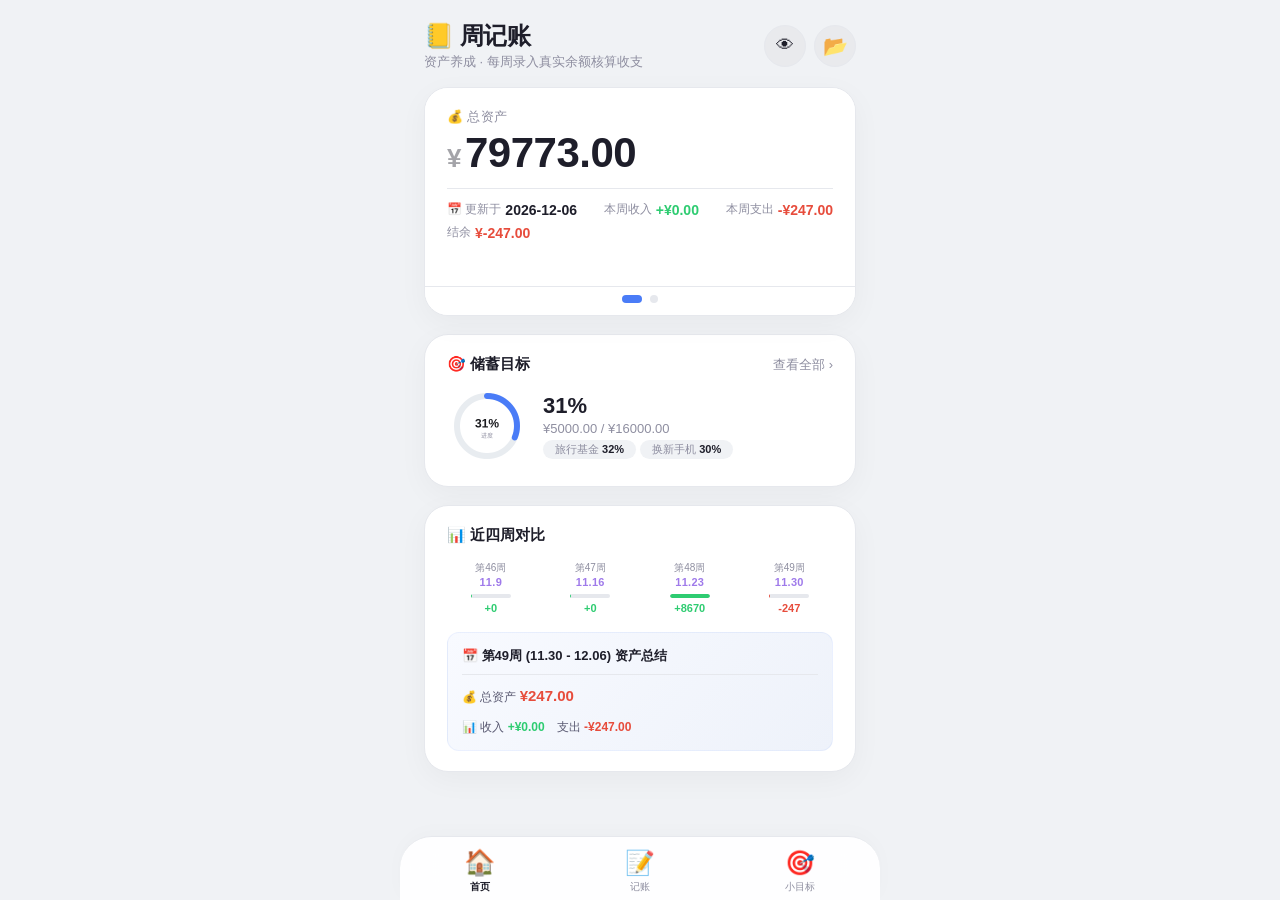
==== commit c3e5ff1a: "更新 index.html" ====
--- a/index.html
+++ b/index.html
@@ -248,6 +248,12 @@
             color:var(--text-muted);
             text-transform:uppercase;
         }
+        .week-mini .w-item .w-date{
+            font-size:11px;
+            font-weight:700;
+            margin:1px 0 0 0;
+            letter-spacing:0.3px;
+        }
         .week-mini .w-item .w-bar{
             height:4px;
             background:var(--border);
@@ -412,11 +418,11 @@
         .journal-form .btn-primary:active{transform:scale(0.97);}
         .journal-form .btn-primary:disabled{opacity:0.5;pointer-events:none;}
 
-        .txn-list{display:flex;flex-direction:column;gap:6px;max-height:420px;overflow-y:auto;}
+        .txn-list{display:flex;flex-direction:column;gap:6px;}
         .recent-item{display:flex;align-items:center;justify-content:space-between;padding:10px 14px;border-radius:var(--radius-sm);background:var(--bg);font-size:14px;color:var(--text-primary);}
-        .recent-item .left{display:flex;align-items:center;gap:10px;flex:1;min-width:0;}
-        .recent-item .left .category{background:#fff;padding:2px 12px;border-radius:20px;font-size:11px;color:var(--text-muted);white-space:nowrap;border:1px solid var(--border);}
-        .recent-item .left .note{color:var(--text-muted);font-size:12px;white-space:nowrap;overflow:hidden;text-overflow:ellipsis;max-width:80px;}
+        .recent-item .left{display:flex;align-items:center;gap:6px;flex:1;min-width:0;}
+        .recent-item .left .category{background:#fff;padding:2px 8px;border-radius:20px;font-size:11px;color:var(--text-muted);white-space:nowrap;border:1px solid var(--border);flex-shrink:0;}
+        .recent-item .left .note{color:var(--text-muted);font-size:12px;white-space:nowrap;overflow:hidden;text-overflow:ellipsis;max-width:70px;flex-shrink:1;}
         .recent-item .amount{font-weight:600;font-size:15px;}
         .recent-item .amount.expense{color:var(--red);}
         .recent-item .amount.income{color:var(--green);}
@@ -483,6 +489,13 @@
         .account-detail-item .right-info .pct{font-size:11px;color:var(--text-muted);}
         .account-detail-total{display:flex;justify-content:space-between;padding:14px 0 4px 0;border-top:1px solid var(--border);margin-top:6px;font-weight:700;font-size:17px;color:var(--text-primary);}
         .account-detail-empty{padding:20px 0;text-align:center;color:var(--text-muted);}
+        .finance-group-header{display:flex;justify-content:space-between;align-items:center;padding:14px 14px;border-radius:12px;cursor:pointer;user-select:none;transition:0.2s;margin-bottom:6px;}
+        .finance-group-header.collapsed{background:var(--bg);border:1px solid var(--border);}
+        .finance-group-header.expanded{background:linear-gradient(135deg,#eef2fa,#e0e8f8);border:1px solid rgba(74,124,247,0.25);}
+        .finance-group-header:active{transform:scale(0.99);}
+        .finance-group-arrow{font-size:12px;color:var(--text-muted);transition:transform 0.3s;display:inline-block;}
+        .finance-group-header.collapsed .finance-group-arrow{transform:rotate(-90deg);}
+        .finance-group-header.expanded .finance-group-arrow{transform:rotate(0deg);color:var(--blue);}
         .txn-detail-item{display:flex;justify-content:space-between;padding:10px 0;border-bottom:1px solid var(--border);font-size:14px;color:var(--text-primary);}
         .txn-detail-item .cat{color:var(--text-muted);}
         .txn-detail-item .amt{font-weight:600;}
@@ -495,6 +508,33 @@
         .balance-input-group input:focus{border-color:var(--blue);outline:none;}
         .toast{position:fixed;top:12%;left:50%;transform:translateX(-50%) translateY(-20px);background:rgba(0,0,0,0.78);color:#fff;padding:12px 24px;border-radius:30px;font-size:14px;font-weight:500;box-shadow:0 8px 30px rgba(0,0,0,0.12);z-index:300;opacity:0;transition:opacity 0.3s ease,transform 0.3s ease;pointer-events:none;max-width:80%;backdrop-filter:blur(8px);-webkit-backdrop-filter:blur(8px);}
         .toast.show{opacity:1;transform:translateX(-50%) translateY(0);}
+        /* ===== 隐私模式：全局模糊金额 ===== */
+        body.privacy-mode #totalAsset,
+        body.privacy-mode #financeTotalAmount,
+        body.privacy-mode #financeRateTag,
+        body.privacy-mode #financeCumulativeTag,
+        body.privacy-mode #financeWeekChangeTag,
+        body.privacy-mode #weekIncomeTag,
+        body.privacy-mode #weekExpenseTag,
+        body.privacy-mode #weekBalanceTag,
+        body.privacy-mode #goalMiniPct,
+        body.privacy-mode #goalMiniDetail,
+        body.privacy-mode #goalMiniTags span strong,
+        body.privacy-mode .week-mini .w-val,
+        body.privacy-mode .account-detail-item .bal,
+        body.privacy-mode .account-detail-item .pct,
+        body.privacy-mode .account-detail-total span:last-child,
+        body.privacy-mode .finance-group-header > div:last-child > span:not(.finance-group-arrow),
+        body.privacy-mode .recent-item .amount,
+        body.privacy-mode .date-header > div:last-child > span:first-child,
+        body.privacy-mode .goal-progress-text,
+        body.privacy-mode #goalProgressCurrent,
+        body.privacy-mode #goalProgressTarget,
+        body.privacy-mode .balance-input-group input{filter:blur(7px);user-select:none;transition:filter 0.25s ease;}
+        body.privacy-mode .privacy-revealed{filter:none !important;user-select:auto !important;}
+        body.privacy-mode [class*="privacy-"],
+        body.privacy-mode span,body.privacy-mode div{cursor:default;}
+        body.privacy-mode .privacy-blur-target{cursor:pointer;}
         .hidden{display:none !important;}
         .text-center{text-align:center;}
         .mb-8{margin-bottom:8px;}
@@ -532,6 +572,7 @@
         <span class="sub">资产养成 · 每周录入真实余额核算收支</span>
     </div>
     <div class="header-actions">
+        <button onclick="togglePrivacy()" id="privacyToggleBtn" title="隐私模式" style="font-size:18px;">👁</button>
         <button onclick="openSyncModal()" title="导入/导出账本数据" style="font-size:20px;">📂</button>
     </div>
 </header>
@@ -555,7 +596,7 @@
                 <div class="card-number"><span class="currency">¥</span><span id="financeTotalAmount">0.00</span></div>
                 <div class="card-footer">
                     <span class="tag">📅 <span class="num" id="financeUpdateDateTag">--</span></span>
-                    <span class="tag">本周 <span class="num" id="financeWeekChangeTag">¥0</span></span>
+                    <span class="tag">本周盈亏 <span class="num" id="financeWeekChangeTag">¥0</span></span>
                     <span class="tag">累计收益 <span class="num" id="financeCumulativeTag">¥0</span></span>
                     <span class="tag">收益率 <span class="num" id="financeRateTag">--</span></span>
                 </div>
@@ -602,8 +643,9 @@
     </div>
 
     <div class="card-secondary" style="padding:18px 18px;">
-        <div class="sec-header">
+        <div class="sec-header" style="display:flex; justify-content:space-between; align-items:center; margin-bottom:12px;">
             <span class="sec-title">📋 交易记录</span>
+            <button onclick="undoLastTransaction()" style="background:var(--bg);border:none;border-radius:8px;padding:4px 10px;font-size:12px;cursor:pointer;color:var(--text-muted);transition:0.2s;display:flex;align-items:center;gap:4px;">↩️ 撤销</button>
         </div>
         <select class="filter-select" id="journalTxnFilter">
             <option value="all">全部</option>
@@ -699,6 +741,49 @@
     </div>
 </div>
 
+<!-- 理财追加/赎回 -->
+<div class="modal-overlay" id="modalFinanceTransfer">
+    <div class="modal-box">
+        <h3>💼 理财资金操作</h3>
+        <div style="margin-bottom:14px;padding:12px 14px;background:var(--card-blue-bg);border-radius:12px;border:1px solid rgba(74,124,247,0.12);">
+            <div style="font-weight:600;font-size:15px;color:var(--text-primary);" id="finTransferAccountName">--</div>
+            <div style="font-size:12px;color:var(--text-muted);margin-top:4px;">
+                净投入 <span id="finTransferPrincipal" style="color:var(--text-primary);font-weight:600;">¥0</span>
+                ｜ 市值 <span id="finTransferMarket" style="color:var(--text-primary);font-weight:600;">¥0</span>
+            </div>
+        </div>
+        <div class="form-group">
+            <label>操作类型</label>
+            <div class="radio-group" id="finTransferDirectionRadios">
+                <label><input type="radio" name="finTransferDir" value="in" checked><span>📥 追加本金</span></label>
+                <label><input type="radio" name="finTransferDir" value="out"><span>📤 赎回本金</span></label>
+                <label onclick="closeModal('modalFinanceTransfer');openEditBalanceModal(editingFinanceTransferAccountId);" style="border-style:dashed;"><span>✏️ 手动更新余额</span></label>
+            </div>
+        </div>
+        <div class="form-group">
+            <label id="finTransferTargetLabel">从哪个账户转入</label>
+            <select id="finTransferTarget"></select>
+        </div>
+        <div class="form-group amount-field">
+            <label>金额 (¥)</label>
+            <input type="number" id="finTransferAmount" step="0.01" min="0.01" placeholder="0.00">
+        </div>
+        <div class="form-group">
+            <label>日期</label>
+            <input type="date" id="finTransferDate" required>
+        </div>
+        <div class="form-group">
+            <label>备注 (可选)</label>
+            <input type="text" id="finTransferNote" placeholder="如：8月定投" maxlength="30">
+        </div>
+        <div class="modal-actions">
+            <button class="btn-cancel" onclick="closeModal('modalFinanceTransfer')">取消</button>
+            <button class="btn-confirm" onclick="submitFinanceTransfer()">确认</button>
+        </div>
+        <div class="text-muted" style="margin-top:8px;text-align:center;font-size:11px;">追加/赎回只搬本金，不影响累计收益与收益率</div>
+    </div>
+</div>
+
 <!-- 本周明细 -->
 <div class="modal-overlay" id="modalWeekDetail">
     <div class="modal-box" style="max-height:80vh; display:flex; flex-direction:column;">
@@ -778,9 +863,27 @@
 <div class="modal-overlay" id="modalGoal">
     <div class="modal-box">
         <h3>🎯 添加目标</h3>
+        <div class="form-group">
+            <label>目标类型</label>
+            <div class="radio-group">
+                <label><input type="radio" name="goalType" value="savings" checked onchange="toggleGoalType()"><span>💰 储蓄目标</span></label>
+                <label><input type="radio" name="goalType" value="finance" onchange="toggleGoalType()"><span>📈 理财收益目标</span></label>
+            </div>
+        </div>
         <div class="form-group"><label>目标名称</label><input type="text" id="goalName" placeholder="如：旅行基金" value="梦想基金"></div>
-        <div class="form-group"><label>目标金额 (¥)</label><input type="number" id="goalTarget" step="0.01" value="5000"></div>
-        <div class="form-group"><label>当前已存 (¥)</label><input type="number" id="goalCurrent" step="0.01" value="0"></div>
+        <div class="form-group"><label id="goalTargetLabel">目标金额 (¥)</label><input type="number" id="goalTarget" step="0.01" value="5000"></div>
+        <div class="form-group" id="goalCurrentGroup"><label>当前已存 (¥)</label><input type="number" id="goalCurrent" step="0.01" value="0"></div>
+        <div class="form-group" id="goalAccountsGroup" style="display:none;">
+            <label>关联理财账户（可多选）</label>
+            <div id="goalAccountChecks" style="display:flex;flex-direction:column;gap:6px;max-height:150px;overflow-y:auto;padding:8px;background:var(--bg);border-radius:10px;"></div>
+        </div>
+        <div class="form-group" id="goalPeriodGroup" style="display:none;">
+            <label>统计周期</label>
+            <div class="radio-group">
+                <label><input type="radio" name="goalPeriod" value="week" checked><span>📅 周度</span></label>
+                <label><input type="radio" name="goalPeriod" value="month"><span>📆 月度</span></label>
+            </div>
+        </div>
         <div class="modal-actions">
             <button class="btn-cancel" onclick="closeModal('modalGoal')">取消</button>
             <button class="btn-confirm" onclick="addGoal()">确认添加</button>
@@ -793,6 +896,7 @@
     <div class="modal-box">
         <h3>📈 更新进度</h3>
         <div class="form-group"><label>增加金额 (¥)</label><input type="number" id="goalProgressAmount" step="0.01" min="0.01" placeholder="输入金额" value="100"></div>
+        <div class="form-group"><label>资金来源账户</label><select id="goalProgressAccount"><option value="">不关联账户（仅更新目标进度）</option></select></div>
         <div style="font-size:13px;color:var(--text-muted);margin-bottom:12px;">当前进度: <span id="goalProgressCurrent">0</span> / <span id="goalProgressTarget">0</span></div>
         <div class="modal-actions">
             <button class="btn-cancel" onclick="closeModal('modalGoalProgress')">取消</button>
@@ -869,6 +973,34 @@
     }
 
     let data=null;
+
+    // ==================== 数据迁移 ====================
+    // 旧版本转账记录没有 direction 字段，这里根据配对关系推断方向
+    function migrateTransferDirections(){
+        if(!data || !data.transactions) return;
+        const transfers = data.transactions.filter(t => t.type==='transfer' && !t.direction);
+        if(transfers.length === 0) return;
+        const used = new Set();
+        transfers.forEach(t => {
+            if(used.has(t.id)) return;
+            const pair = transfers.find(o =>
+                !used.has(o.id) && o.id !== t.id &&
+                o.accountId === t.transferTargetId &&
+                o.transferTargetId === t.accountId &&
+                Math.abs(o.amount - t.amount) < 0.001 &&
+                o.date === t.date
+            );
+            if(pair){
+                t.direction = 'out';
+                pair.direction = 'in';
+                used.add(t.id); used.add(pair.id);
+            }
+        });
+        transfers.forEach(t => {
+            if(!t.direction) t.direction = t.transferTargetId ? 'out' : 'in';
+        });
+    }
+
     function loadData(){
         const raw=localStorage.getItem(STORAGE_KEY);
         if(raw){
@@ -882,6 +1014,8 @@
                 data.transactions.forEach(t=>{if(!t.id) t.id='txn_'+Date.now()+Math.random().toString(36).slice(2,6);});
                 data.accounts.forEach(a=>{if(!a.id) a.id='acc_'+Date.now()+Math.random().toString(36).slice(2,6); if(!a.category) a.category='日常';});
                 data.goals.forEach(g=>{if(!g.id) g.id='goal_'+Date.now()+Math.random().toString(36).slice(2,6);});
+                migrateTransferDirections();
+                saveData();
                 return;
             }catch(e){}
         }
@@ -915,6 +1049,8 @@
         const da=String(m.getDate()).padStart(2,'0');
         return y+'-'+mo+'-'+da;
     }
+
+    // ==================== 账户余额计算（含方向） ====================
     function getAccountBalance(accId){
         const acc=data.accounts.find(a=>a.id===accId);
         if(!acc) return 0;
@@ -922,8 +1058,9 @@
             if(t.type==='income'||t.type==='asset_gain') return sum+t.amount;
             if(t.type==='expense'||t.type==='asset_loss') return sum-t.amount;
             if(t.type==='transfer'){
-                if(t.transferTargetId) return sum-t.amount;
-                else return sum+t.amount;
+                if(t.direction==='out') return sum-t.amount;
+                if(t.direction==='in') return sum+t.amount;
+                return t.transferTargetId ? sum-t.amount : sum+t.amount;
             }
             return sum;
         },0);
@@ -957,22 +1094,37 @@
         data.accounts.forEach(acc=>{if(isFinanceAccount(acc)) total+=getAccountBalance(acc.id);});
         return total;
     }
-    function getFinanceCost(){
-        let cost=0;
-        data.accounts.forEach(acc=>{if(isFinanceAccount(acc)) cost+=acc.balance;});
-        return cost;
-    }
-    function getFinanceCumulativeReturn(){
-        let total=0;
-        data.transactions.forEach(t=>{
-            const acc=data.accounts.find(a=>a.id===t.accountId);
-            if(acc&&isFinanceAccount(acc)){
-                if(t.type==='asset_gain') total+=t.amount;
-                else if(t.type==='asset_loss') total-=t.amount;
+
+    // 单个理财账户的净本金投入 = 初始余额 + 转入 - 转出 + income - expense
+    function getFinancePrincipal(accId){
+        const acc = data.accounts.find(a=>a.id===accId);
+        if(!acc) return 0;
+        let principal = acc.balance;
+        data.transactions.filter(t=>t.accountId===accId).forEach(t=>{
+            if(t.type==='transfer'){
+                if(t.direction==='in') principal += t.amount;
+                else if(t.direction==='out') principal -= t.amount;
+                else principal += t.transferTargetId ? -t.amount : t.amount;
+            } else if(t.type==='income'){
+                principal += t.amount;
+            } else if(t.type==='expense'){
+                principal -= t.amount;
             }
         });
+        return principal;
+    }
+
+    function getFinanceTotalPrincipal(){
+        let total = 0;
+        data.accounts.forEach(acc=>{ if(isFinanceAccount(acc)) total += getFinancePrincipal(acc.id); });
         return total;
     }
+
+    // 累计收益 = 市值 - 净本金
+    function getFinanceCumulativeReturn(){
+        return getFinanceTotal() - getFinanceTotalPrincipal();
+    }
+
     function getLastUpdateDate(){
         let last=null;
         data.snapshots.forEach(s=>{if(!last||s.date>last) last=s.date;});
@@ -992,6 +1144,76 @@
         return last||null;
     }
 
+    // ==================== 隐私模式 ====================
+    const PRIVACY_KEY = 'financeAppPrivacy';
+    function enablePrivacy(){
+        // 每次开启都清掉上轮遗留的揭示状态，保证全部重新打码
+        document.querySelectorAll('.privacy-revealed').forEach(function(el){
+            el.classList.remove('privacy-revealed');
+        });
+        document.body.classList.add('privacy-mode');
+        localStorage.setItem(PRIVACY_KEY, '1');
+        const btn = document.getElementById('privacyToggleBtn');
+        if(btn) btn.textContent = '🙈';
+    }
+    function disablePrivacy(){
+        if(!document.body.classList.contains('privacy-mode')) return;
+        document.body.classList.remove('privacy-mode');
+        localStorage.setItem(PRIVACY_KEY, '0');
+        const btn = document.getElementById('privacyToggleBtn');
+        if(btn) btn.textContent = '👁';
+    }
+    function togglePrivacy(){
+        if(document.body.classList.contains('privacy-mode')){
+            disablePrivacy();
+            showToast('👁 隐私模式已关闭');
+        } else {
+            enablePrivacy();
+            showToast('🔒 隐私模式已开启 · 点击任意处取消');
+        }
+    }
+    function applyPrivacyOnLoad(){
+        if(localStorage.getItem(PRIVACY_KEY) === '1'){
+            document.body.classList.add('privacy-mode');
+            const btn = document.getElementById('privacyToggleBtn');
+            if(btn) btn.textContent = '🙈';
+        }
+    }
+
+    // 隐私模式下：点击被模糊的金额 → 揭示它；再点一次 → 重新隐藏
+    function findPrivacyTarget(el){
+        let node = el;
+        let revealed = null;
+        let blurred = null;
+        while(node && node !== document.body && node.nodeType === 1){
+            // 优先记录已揭示的祖先（即使它的 filter 已被覆盖为 none）
+            if(!revealed && node.classList && node.classList.contains('privacy-revealed')){
+                revealed = node;
+            }
+            if(!blurred){
+                const cs = getComputedStyle(node);
+                if(cs.filter && cs.filter !== 'none' && cs.filter.indexOf('blur') !== -1){
+                    blurred = node;
+                }
+            }
+            if(revealed || blurred) break;
+            node = node.parentElement;
+        }
+        return revealed || blurred;
+    }
+    document.addEventListener('click', function(e){
+        if(!document.body.classList.contains('privacy-mode')) return;
+        // 点隐私切换按钮本身不拦
+        if(e.target.closest && e.target.closest('#privacyToggleBtn')) return;
+        const target = findPrivacyTarget(e.target);
+        if(target){
+            e.stopPropagation();
+            e.preventDefault();
+            target.classList.toggle('privacy-revealed');
+        }
+        // 点击非金额区域：正常放行，不干扰其他操作
+    }, true);
+
     // ==================== Toast ====================
     let toastTimer=null;
     function showToast(msg){
@@ -1010,6 +1232,10 @@
 
     let currentTab='home';
     function switchTab(tab){
+        // 离开记账页时清空所有日期展开状态，下次进入恢复默认折叠
+        if(currentTab==='journal' && tab!=='journal'){
+            expandedJournalDates.clear();
+        }
         currentTab=tab;
         document.querySelectorAll('.page').forEach(p=>p.classList.remove('active'));
         document.getElementById('page-'+tab).classList.add('active');
@@ -1019,12 +1245,102 @@
         if(tab==='journal') renderJournalPage();
     }
 
+    // ==================== 账户点击路由 ====================
+    // 日常账户 → 编辑余额；理财账户 → 追加/赎回
+    function openAccountClick(accId){
+        const acc = data.accounts.find(a=>a.id===accId);
+        if(!acc) return;
+        if(isFinanceAccount(acc)){
+            openFinanceTransferModal(accId);
+        } else {
+            openEditBalanceModal(accId);
+        }
+    }
+
+    // ==================== 理财追加/赎回 ====================
+    let editingFinanceTransferAccountId = null;
+
+    function openFinanceTransferModal(accId){
+        const acc = data.accounts.find(a=>a.id===accId);
+        if(!acc) return;
+        if(data.accounts.length < 2){
+            showToast('至少需要两个账户才能追加/赎回');
+            return;
+        }
+        editingFinanceTransferAccountId = accId;
+        document.getElementById('finTransferAccountName').textContent = acc.icon + ' ' + acc.name;
+        document.getElementById('finTransferPrincipal').textContent = formatMoney(getFinancePrincipal(accId));
+        document.getElementById('finTransferMarket').textContent = formatMoney(getAccountBalance(accId));
+
+        const radios = document.querySelectorAll('input[name="finTransferDir"]');
+        radios.forEach(r => {
+            r.checked = (r.value === 'in');
+            r.onchange = updateFinTransferTargets;
+        });
+
+        updateFinTransferTargets();
+        document.getElementById('finTransferAmount').value = '';
+        document.getElementById('finTransferNote').value = '';
+        document.getElementById('finTransferDate').value = getTodayStr();
+        openModal('modalFinanceTransfer');
+    }
+
+    function updateFinTransferTargets(){
+        const dir = document.querySelector('input[name="finTransferDir"]:checked')?.value || 'in';
+        const targetSel = document.getElementById('finTransferTarget');
+        const label = document.getElementById('finTransferTargetLabel');
+        const accId = editingFinanceTransferAccountId;
+        const others = data.accounts.filter(a => a.id !== accId);
+        targetSel.innerHTML = others.map(a=>{
+            const bal = getAccountBalance(a.id);
+            return `<option value="${a.id}">${a.icon||'🏦'} ${a.name} (${formatMoney(bal)})</option>`;
+        }).join('');
+        label.textContent = dir === 'in' ? '从哪个账户转入' : '赎回资金转入哪个账户';
+    }
+
+    function submitFinanceTransfer(){
+        const accId = editingFinanceTransferAccountId;
+        const acc = data.accounts.find(a=>a.id===accId);
+        if(!acc){ showToast('账户不存在'); return; }
+        const dir = document.querySelector('input[name="finTransferDir"]:checked')?.value;
+        if(!dir){ showToast('请选择操作类型'); return; }
+        const targetId = document.getElementById('finTransferTarget').value;
+        if(!targetId){ showToast('请选择对方账户'); return; }
+        if(targetId === accId){ showToast('对方账户不能相同'); return; }
+        const amt = parseFloat(document.getElementById('finTransferAmount').value);
+        if(isNaN(amt) || amt <= 0){ showToast('请输入有效金额'); return; }
+        const dt = document.getElementById('finTransferDate').value;
+        if(!dt){ showToast('请选择日期'); return; }
+        const note = document.getElementById('finTransferNote').value.trim();
+
+        if(dir === 'in'){
+            // 追加：日常/其他 → 理财（理财账户方向 in，对方 out）
+            data.transactions.push({id:genId(), accountId:accId, type:'transfer', transferTargetId:targetId, direction:'in', category:'账户互转', amount:amt, date:dt, note:note||'追加本金'});
+            data.transactions.push({id:genId(), accountId:targetId, type:'transfer', transferTargetId:accId, direction:'out', category:'账户互转', amount:amt, date:dt, note:note||'追加本金'});
+        } else {
+            // 赎回：理财 → 日常/其他（理财账户方向 out，对方 in）
+            data.transactions.push({id:genId(), accountId:accId, type:'transfer', transferTargetId:targetId, direction:'out', category:'账户互转', amount:amt, date:dt, note:note||'赎回本金'});
+            data.transactions.push({id:genId(), accountId:targetId, type:'transfer', transferTargetId:accId, direction:'in', category:'账户互转', amount:amt, date:dt, note:note||'赎回本金'});
+        }
+        saveData();
+        closeModal('modalFinanceTransfer');
+        renderAll();
+        if(document.getElementById('modalFullManage').classList.contains('show')) renderFullAccountList();
+        if(document.getElementById('modalFinanceAccounts').classList.contains('show')) showFinanceAccounts();
+        showToast(dir === 'in' ? '✅ 已追加本金' : '✅ 已赎回本金');
+        checkAchievements();
+    }
+
     // ==================== 账户管理 ====================
     let editingAccountId=null;
-    let editingAccountInfoId=null; // 用于区分编辑账户信息
+    let editingAccountInfoId=null;
     let longPressTimer=null;
+    let expandedJournalDates = new Set();
+    let isFinanceGroupCollapsed = true;
 
     function openFullManageModal(){
+        // 每次打开账户管理，理财分组恢复为折叠状态
+        isFinanceGroupCollapsed = true;
         renderFullAccountList();
         openModal('modalFullManage');
     }
@@ -1037,37 +1353,33 @@
             return;
         }
         let html='';
-        data.accounts.forEach(acc=>{
-            const bal=getAccountBalance(acc.id);
-            const pct=total>0?(bal/total*100):0;
-            const latestDate = getAccountLatestSnapshotDate(acc.id);
-            const dateStr = latestDate ? formatDateToMD(latestDate) : '--';
-            html+=`
-                <div class="account-detail-item" 
-                     data-accid="${acc.id}"
-                     ontouchstart="startLongPress(event,'${acc.id}')" 
-                     ontouchend="cancelLongPress(event)"
-                     ontouchmove="cancelLongPress(event)"
-                     onmousedown="startLongPress(event,'${acc.id}')" 
-                     onmouseup="cancelLongPress(event)"
-                     onmouseleave="cancelLongPress(event)"
-                     onclick="openEditBalanceModal('${acc.id}')">
-                    <div class="left-info">
-                        <span class="icon">${acc.icon||'🏦'}</span>
-                        <div class="name-wrap">
-                            <span class="name">${acc.name}</span>
-                            <span class="update-time">📅 ${dateStr}</span>
-                        </div>
-                        <span class="cat-tag">${acc.category||'日常'}</span>
-                    </div>
-                    <div class="right-info">
-                        <div class="bal">${formatMoney(bal)}</div>
-                        <div class="pct">${pct.toFixed(1)}%</div>
-                        <button onclick="event.stopPropagation(); showEditAccountModal('${acc.id}')" style="margin-left:8px;background:var(--bg);border:none;border-radius:6px;padding:4px 8px;font-size:12px;cursor:pointer;color:var(--text-muted);transition:0.2s;">✏️</button>
-                    </div>
+        const dailyAccounts = data.accounts.filter(acc => !isFinanceAccount(acc));
+        const financeAccounts = data.accounts.filter(acc => isFinanceAccount(acc));
+
+        dailyAccounts.forEach(acc => {
+            html += renderSingleAccountItem(acc, total);
+        });
+
+        if (financeAccounts.length > 0) {
+            const financeTotal = financeAccounts.reduce((sum, acc) => sum + getAccountBalance(acc.id), 0);
+            const financePct = total > 0 ? (financeTotal / total * 100) : 0;
+            html += `<div class="finance-group-header ${isFinanceGroupCollapsed ? 'collapsed' : 'expanded'}" onclick="toggleFinanceGroup()">
+                <div style="display:flex; align-items:center; gap:8px;">
+                    <span style="font-size:18px;">📈</span>
+                    <span style="font-weight:600; font-size:15px;">理财账户 (${financeAccounts.length})</span>
                 </div>
-            `;
-        });
+                <div style="display:flex; align-items:center; gap:8px;">
+                    <span style="font-weight:600; font-size:16px;">${formatMoney(financeTotal)}</span>
+                    <span style="font-size:11px; color:var(--text-muted);">${financePct.toFixed(1)}%</span>
+                    <span class="finance-group-arrow">▼</span>
+                </div>
+            </div>`;
+            if (!isFinanceGroupCollapsed) {
+                financeAccounts.forEach(acc => {
+                    html += renderSingleAccountItem(acc, total);
+                });
+            }
+        }
         html+=`<div class="account-detail-total"><span>📊 合计</span><span>${formatMoney(total)}</span></div>`;
         container.innerHTML=html;
     }
@@ -1187,22 +1499,28 @@
             let html='';
             financeAccounts.forEach(acc=>{
                 const bal=getAccountBalance(acc.id);
-                const pct=total>0?(bal/total*100):0;
+                const principal=getFinancePrincipal(acc.id);
+                const pnl=bal-principal;
+                const pnlRate=principal>0.001?pnl/principal:0;
                 const latestDate = getAccountLatestSnapshotDate(acc.id);
                 const dateStr = latestDate ? formatDateToMD(latestDate) : '--';
+                const pnlColor = pnl>=0 ? 'var(--green)' : 'var(--red)';
+                const pnlSign = pnl>=0 ? '+' : '';
                 html+=`
-                    <div class="account-detail-item" onclick="openEditBalanceModal('${acc.id}')">
+                    <div class="account-detail-item" onclick="openAccountClick('${acc.id}')">
                         <div class="left-info">
                             <span class="icon">${acc.icon||'🏦'}</span>
                             <div class="name-wrap">
                                 <span class="name">${acc.name}</span>
-                                <span class="update-time">📅 ${dateStr}</span>
+                                <span class="update-time">📅 ${dateStr} · 点击追加/赎回</span>
                             </div>
                             <span class="cat-tag">${acc.category||'理财'}</span>
                         </div>
                         <div class="right-info">
-                            <div class="bal">${formatMoney(bal)}</div>
-                            <div class="pct">${pct.toFixed(1)}%</div>
+                            <div style="text-align:right;">
+                                <div class="bal">${formatMoney(bal)}</div>
+                                <div class="pct" style="color:${pnlColor};">${pnlSign}${formatMoney(Math.abs(pnl))} (${(pnlRate*100).toFixed(2)}%)</div>
+                            </div>
                             <button onclick="event.stopPropagation(); showEditAccountModal('${acc.id}')" style="margin-left:8px;background:var(--bg);border:none;border-radius:6px;padding:4px 8px;font-size:12px;cursor:pointer;color:var(--text-muted);transition:0.2s;">✏️</button>
                         </div>
                     </div>
@@ -1232,8 +1550,45 @@
     function cancelLongPress(e){
         if(longPressTimer){clearTimeout(longPressTimer); longPressTimer=null;}
     }
+    function toggleFinanceGroup() {
+        isFinanceGroupCollapsed = !isFinanceGroupCollapsed;
+        renderFullAccountList();
+    }
+
+    function renderSingleAccountItem(acc, total) {
+        const bal=getAccountBalance(acc.id);
+        const pct=total>0?(bal/total*100):0;
+        const latestDate = getAccountLatestSnapshotDate(acc.id);
+        const dateStr = latestDate ? formatDateToMD(latestDate) : '--';
+        return `
+            <div class="account-detail-item" 
+                 data-accid="${acc.id}"
+                 ontouchstart="startLongPress(event,'${acc.id}')" 
+                 ontouchend="cancelLongPress(event)"
+                 ontouchmove="cancelLongPress(event)"
+                 onmousedown="startLongPress(event,'${acc.id}')" 
+                 onmouseup="cancelLongPress(event)"
+                 onmouseleave="cancelLongPress(event)"
+                 onclick="openAccountClick('${acc.id}')">
+                <div class="left-info">
+                    <span class="icon">${acc.icon||'🏦'}</span>
+                    <div class="name-wrap">
+                        <span class="name">${acc.name}</span>
+                        <span class="update-time">📅 ${dateStr}</span>
+                    </div>
+                    <span class="cat-tag">${acc.category||'日常'}</span>
+                </div>
+                <div class="right-info">
+                    <div class="bal">${formatMoney(bal)}</div>
+                    <div class="pct">${pct.toFixed(1)}%</div>
+                    <button onclick="event.stopPropagation(); showEditAccountModal('${acc.id}')" style="margin-left:8px;background:var(--bg);border:none;border-radius:6px;padding:4px 8px;font-size:12px;cursor:pointer;color:var(--text-muted);transition:0.2s;">✏️</button>
+                </div>
+            </div>
+        `;
+    }
+
     function deleteAccount(accId){
-        data.transactions = data.transactions.filter(t => t.accountId !== accId);
+        data.transactions = data.transactions.filter(t => t.accountId !== accId && t.transferTargetId !== accId);
         data.snapshots = data.snapshots.filter(s => s.accountId !== accId);
         data.accounts = data.accounts.filter(a => a.id !== accId);
         saveData();
@@ -1314,7 +1669,7 @@
         const accId=editingAccountId;
         if(!accId){ showToast('请先选择账户'); return; }
         const adjustments=data.transactions
-            .filter(t=>t.accountId===accId&&(t.category==='余额调整'||t.category==='理财收益'||t.category==='理财亏损'))
+            .filter(t=>t.accountId===accId&&(t.category==='余额调整'||t.category==='理财余额调整'))
             .sort((a,b)=>b.date.localeCompare(a.date)||b.id.localeCompare(a.id));
         if(adjustments.length===0){ showToast('没有可撤销的调整记录'); return; }
         const last=adjustments[0];
@@ -1337,7 +1692,7 @@
     // ==================== 全局撤销 ====================
     function undoLastAdjustmentGlobal(){
         const adjustments = data.transactions
-            .filter(t => t.category === '余额调整' || t.category === '理财收益' || t.category === '理财亏损')
+            .filter(t => t.category === '余额调整' || t.category === '理财余额调整')
             .sort((a,b) => b.date.localeCompare(a.date) || b.id.localeCompare(a.id));
         if(adjustments.length === 0){ showToast('没有可撤销的调整记录'); return; }
         const last = adjustments[0];
@@ -1373,7 +1728,6 @@
         document.getElementById('initialBalanceGroup').style.display = 'block';
         document.getElementById('initialBalanceDateGroup').style.display = 'block';
         
-        // 重置表单
         document.getElementById('accName').value='';
         document.getElementById('accIcon').value='';
         document.getElementById('accCategory').value='日常';
@@ -1392,7 +1746,6 @@
         document.getElementById('accName').value = acc.name;
         document.getElementById('accIcon').value = acc.icon || '🏦';
         
-        // 处理分类
         const standardCats = ['日常', '理财', '投资', '负债', '其他'];
         if (standardCats.includes(acc.category)) {
             document.getElementById('accCategory').value = acc.category;
@@ -1402,7 +1755,6 @@
             document.getElementById('accCategoryCustom').value = acc.category;
         }
         
-        // 隐藏余额相关字段，提示用户使用专门功能
         document.getElementById('initialBalanceGroup').style.display = 'none';
         document.getElementById('initialBalanceDateGroup').style.display = 'none';
         
@@ -1418,7 +1770,6 @@
 
         if (!name) { showToast('请填写账户名称'); return; }
 
-        // 编辑模式
         if (editingAccountInfoId) {
             const acc = data.accounts.find(a => a.id === editingAccountInfoId);
             if (acc) {
@@ -1435,7 +1786,6 @@
             return;
         }
 
-        // 添加模式
         const bal = parseFloat(document.getElementById('accBalance').value) || 0;
         const date = document.getElementById('accBalanceDate').value;
         if (!date) { showToast('请选择余额日期'); return; }
@@ -1460,24 +1810,21 @@
             return y+'-'+m+'-'+day;
         };
 
-        // 1. 筛选当周所有流水
         const weekTxns = data.transactions.filter(t => t.date >= startDate && t.date <= endDate);
 
-        // 2. 汇总本周收支
         const weekIncome = weekTxns.filter(t => t.type === 'income').reduce((s, t) => s + t.amount, 0);
         const weekExpense = weekTxns.filter(t => t.type === 'expense').reduce((s, t) => s + t.amount, 0);
 
-        // 3. 理财盈亏（只认真正的理财收益/亏损，排除余额调整）
         let weekAssetGain = 0, weekAssetLoss = 0;
         weekTxns.forEach(t => {
-            if (t.category === '理财收益') weekAssetGain += t.amount;
-            if (t.category === '理财亏损') weekAssetLoss += t.amount;
+            const acc = data.accounts.find(a => a.id === t.accountId);
+            if (!acc || !isFinanceAccount(acc)) return;
+            if (t.type === 'asset_gain') weekAssetGain += t.amount;
+            if (t.type === 'asset_loss') weekAssetLoss += t.amount;
         });
 
-        // 4. 总资产变动 = 收入 - 支出 + 理财收益 - 理财亏损
         const totalAssetChange = weekIncome - weekExpense + weekAssetGain - weekAssetLoss;
 
-        // 5. 计算账户快照明细（用于展示期初/期末对账）
         const accountChanges = [];
         let totalStart = 0, totalEnd = 0;
         let totalStartKnown = true, totalEndKnown = true;
@@ -1495,7 +1842,11 @@
             const weekNet = accWeekTxns.reduce((sum, t) => {
                 if (t.type === 'income' || t.type === 'asset_gain') return sum + t.amount;
                 if (t.type === 'expense' || t.type === 'asset_loss') return sum - t.amount;
-                if (t.type === 'transfer') return t.transferTargetId ? sum - t.amount : sum + t.amount;
+                if (t.type === 'transfer') {
+                    if (t.direction === 'out') return sum - t.amount;
+                    if (t.direction === 'in') return sum + t.amount;
+                    return t.transferTargetId ? sum - t.amount : sum + t.amount;
+                }
                 return sum;
             }, 0);
             const change = (startBal !== null && endBal !== null) ? (endBal - startBal) : weekNet;
@@ -1508,12 +1859,9 @@
             }
         });
         accountChanges.sort((a, b) => Math.abs(b.change) - Math.abs(a.change));
-        const financeAccChanges = accountChanges.filter(c => isFinanceAccount(c.acc));
-
-        // 6. 构造 HTML
+
         let html = '';
 
-        // 顶部：总资产变动
         html += `<div style="background:linear-gradient(135deg,#f8faff,#eef2fa);padding:16px;border-radius:16px;margin-bottom:14px;border:1px solid rgba(74,124,247,0.1);">
             <div style="font-size:12px;color:var(--text-muted);margin-bottom:6px;">💰 总资产变动</div>
             <div style="font-size:24px;font-weight:700;color:${totalAssetChange >= 0 ? 'var(--green)' : 'var(--red)'};">
@@ -1525,7 +1873,6 @@
             <div style="font-size:10px;color:var(--text-muted);margin-top:4px;text-align:center;">ℹ️ 期初/期末基于最近两次余额快照，用于核对账实差异</div>
         </div>`;
 
-        // 本周收支
         html += `<div style="background:var(--bg);padding:12px 14px;border-radius:12px;margin-bottom:14px;">
             <div style="font-size:12px;font-weight:600;color:var(--text-secondary);margin-bottom:8px;">📊 收支汇总</div>
             <div style="display:grid;grid-template-columns:1fr 1fr;gap:8px 16px;font-size:13px;">
@@ -1537,13 +1884,12 @@
             </div>
         </div>`;
 
-        // 理财变动汇总
         if (weekAssetGain > 0.001 || weekAssetLoss > 0.001) {
             const finNet = weekAssetGain - weekAssetLoss;
             html += `<div style="background:var(--card-blue-bg);padding:12px 14px;border-radius:12px;margin-bottom:14px;border:1px solid rgba(74,124,247,0.12);">
-                <div style="font-size:12px;font-weight:600;color:var(--text-secondary);margin-bottom:8px;">📈 理财变动</div>
+                <div style="font-size:12px;font-weight:600;color:var(--text-secondary);margin-bottom:8px;">📈 理财盈亏（不含本金流动）</div>
                 <div style="display:flex;justify-content:space-between;font-size:14px;margin-bottom:6px;">
-                    <span style="color:var(--text-muted);">资产净值变动</span><span style="font-weight:700;color:${finNet >= 0 ? 'var(--green)' : 'var(--red)'};">${finNet >= 0 ? '+' : ''}${formatMoney(finNet)}</span>
+                    <span style="color:var(--text-muted);">净值变动</span><span style="font-weight:700;color:${finNet >= 0 ? 'var(--green)' : 'var(--red)'};">${finNet >= 0 ? '+' : ''}${formatMoney(finNet)}</span>
                 </div>
                 <div style="display:flex;justify-content:space-between;font-size:12px;color:var(--text-muted);padding-top:6px;border-top:1px dashed rgba(74,124,247,0.15);">
                     <span>✨ 收益 +${formatMoney(weekAssetGain)}</span><span>📉 亏损 -${formatMoney(weekAssetLoss)}</span>
@@ -1551,7 +1897,6 @@
             </div>`;
         }
 
-        // 账户变动明细（折叠）
         if (accountChanges.length > 0) {
             html += `<details style="margin-bottom:12px;border:1px solid var(--border);border-radius:12px;padding:8px 12px;cursor:pointer;">
                 <summary style="font-weight:600;font-size:13px;color:var(--text-secondary);padding:4px 0;">💳 账户变动明细 (点击展开)</summary>
@@ -1568,7 +1913,6 @@
             html += `</div></details>`;
         }
 
-        // 交易明细（折叠）
         if (weekTxns.length > 0) {
             html += `<details style="margin-bottom:12px;border:1px solid var(--border);border-radius:12px;padding:8px 12px;cursor:pointer;">
                 <summary style="font-weight:600;font-size:13px;color:var(--text-secondary);padding:4px 0;">📋 交易明细 (点击展开)</summary>
@@ -1578,11 +1922,12 @@
                 const acc = data.accounts.find(a => a.id === t.accountId);
                 const accName = acc ? acc.name : '未知';
                 const isIncome = (t.type === 'income' || t.type === 'asset_gain');
-                const amtClass = isIncome ? 'income' : 'expense';
-                const sign = isIncome ? '+' : '-';
+                const amtClass = isIncome ? 'income' : (t.type === 'transfer' ? '' : 'expense');
+                const sign = isIncome ? '+' : (t.type === 'transfer' ? '' : '-');
+                const transferTag = t.type === 'transfer' ? (t.direction === 'in' ? ' 转入' : ' 转出') : '';
                 html += `<div class="txn-detail-item" style="padding:8px 0;">
-                    <div style="min-width:0;flex:1;"><span>${t.category || '📦'}</span><span class="cat" style="margin-left:6px;">${accName}</span>${t.note ? `<span class="note" style="margin-left:6px;">${t.note}</span>` : ''}<span style="font-size:11px;color:var(--text-muted);margin-left:6px;">${t.date}</span></div>
-                    <span class="amt ${amtClass}" style="font-size:13px;flex-shrink:0;">${sign}${t.amount.toFixed(2)}</span>
+                    <div style="min-width:0;flex:1;"><span>${t.category || '📦'}</span><span class="cat" style="margin-left:6px;">${accName}${transferTag}</span>${t.note ? `<span class="note" style="margin-left:6px;">${t.note}</span>` : ''}<span style="font-size:11px;color:var(--text-muted);margin-left:6px;">${t.date}</span></div>
+                    <span class="amt ${amtClass}" style="font-size:13px;flex-shrink:0;${t.type==='transfer'?'color:var(--gold);':''}">${sign}${t.amount.toFixed(2)}</span>
                 </div>`;
             });
             html += `</div></details>`;
@@ -1626,7 +1971,7 @@
                         <select id="journalAccount" required></select>
                     </div>
                     <div class="form-group" id="journalTransferWrap" style="display:none;">
-                        <label>转入账户</label>
+                        <label>对方账户</label>
                         <select id="journalTransferTarget"></select>
                     </div>
                     <div class="form-group" id="journalTypeGroup">
@@ -1702,7 +2047,8 @@
         let html='';
         if(isFinance){
             html=`<label><input type="radio" name="journalType" value="asset_gain" checked><span>📈资产增值</span></label>
-                  <label><input type="radio" name="journalType" value="asset_loss"><span>📉资产减值</span></label>`;
+                  <label><input type="radio" name="journalType" value="asset_loss"><span>📉资产减值</span></label>
+                  <label><input type="radio" name="journalType" value="transfer"><span>🔄转出赎回</span></label>`;
             catGroup.classList.add('hidden');
         }else{
             html=`<label><input type="radio" name="journalType" value="expense" checked><span>💸支出</span></label>
@@ -1737,11 +2083,12 @@
         const dt=document.getElementById('journalDate').value;
         const note=document.getElementById('journalNote').value.trim();
         if(!accId||!dt||isNaN(amt)||amt<=0){showToast('请完善表单');return;}
+
         if(type==='transfer'){
             const targetId=document.getElementById('journalTransferTarget').value;
             if(targetId===accId){showToast('转出和转入账户不能相同');return;}
-            data.transactions.push({id:genId(),accountId:accId,type:'transfer',transferTargetId:targetId,category:'账户互转',amount:amt,date:dt,note:note||'账户转账'});
-            data.transactions.push({id:genId(),accountId:targetId,type:'transfer',transferTargetId:accId,category:'账户互转',amount:amt,date:dt,note:note||'账户转账'});
+            data.transactions.push({id:genId(),accountId:accId,type:'transfer',transferTargetId:targetId,direction:'out',category:'账户互转',amount:amt,date:dt,note:note||'账户转账'});
+            data.transactions.push({id:genId(),accountId:targetId,type:'transfer',transferTargetId:accId,direction:'in',category:'账户互转',amount:amt,date:dt,note:note||'账户转账'});
         }else{
             const acc=data.accounts.find(a=>a.id===accId);
             let finalCat=cat;
@@ -1770,29 +2117,154 @@
         if(filter==='expense') filtered=filtered.filter(t=>t.type==='expense'||t.type==='asset_loss');
         else if(filter==='income') filtered=filtered.filter(t=>t.type==='income'||t.type==='asset_gain');
         else if(filter==='transfer') filtered=filtered.filter(t=>t.type==='transfer');
-        else if(filter==='adjustment') filtered=filtered.filter(t=>t.category==='余额调整');
-        filtered.sort((a,b)=>b.date.localeCompare(a.date)||b.id.localeCompare(a.id));
+        else if(filter==='adjustment') filtered=filtered.filter(t=>t.category==='余额调整'||t.category==='理财余额调整');
+        
         if(filtered.length===0){
             container.innerHTML=`<div class="empty-tip" style="text-align:center;color:var(--text-muted);padding:30px 0;font-size:14px;">📭 暂无交易记录</div>`;
             return;
         }
-        container.innerHTML=filtered.map(t=>{
-            const acc=data.accounts.find(a=>a.id===t.accountId);
-            const accName=acc?acc.name:'已删除';
-            let sign='',cls='';
-            if(t.type==='expense'||t.type==='asset_loss'){sign='-';cls='expense';}
-            else if(t.type==='income'||t.type==='asset_gain'){sign='+';cls='income';}
-            else if(t.type==='transfer'){sign='';cls='transfer';}
-            else {cls='adjustment';}
-            return `<div class="recent-item">
-    <div class="left"><span>${t.category||'📦'}</span><span class="category">${accName}</span>${t.note?`<span class="note">${t.note}</span>`:''}</div>
-    <div style="display:flex;align-items:center;gap:6px;"><span class="date">${t.date}</span><span class="amount ${cls}">${sign}${t.amount.toFixed(2)}</span><button class="del-txn" onclick="deleteJournalTransaction('${t.id}')">✕</button></div>
-    </div>`;
+
+        // 按日期分组
+        const groups = {};
+        filtered.forEach(t => {
+            if (!groups[t.date]) groups[t.date] = [];
+            groups[t.date].push(t);
+        });
+
+        const sortedDates = Object.keys(groups).sort((a,b)=>b.localeCompare(a));
+
+        container.innerHTML = sortedDates.map(date => {
+            const items = groups[date];
+            let dayIncome = 0, dayExpense = 0, dayAssetGain = 0, dayAssetLoss = 0;
+            items.forEach(t => {
+                if (t.type === 'income') dayIncome += t.amount;
+                else if (t.type === 'expense') dayExpense += t.amount;
+                else if (t.type === 'asset_gain') dayAssetGain += t.amount;
+                else if (t.type === 'asset_loss') dayAssetLoss += t.amount;
+            });
+            const dayNet = dayIncome - dayExpense + dayAssetGain - dayAssetLoss;
+            const isExpanded = expandedJournalDates.has(date);
+            const sign = dayNet >= 0 ? '+' : '';
+            const colorCls = dayNet >= 0 ? 'income' : 'expense';
+
+            const detailHtml = items.map(t => {
+                const acc = data.accounts.find(a=>a.id===t.accountId);
+                const accName = acc ? acc.name : '已删除';
+                let tSign='', tCls='';
+                if(t.type==='expense'||t.type==='asset_loss'){tSign='-';tCls='expense';}
+                else if(t.type==='income'||t.type==='asset_gain'){tSign='+';tCls='income';}
+                else if(t.type==='transfer'){tSign='';tCls='transfer';}
+                else {tCls='adjustment';}
+                const transferTag = t.type==='transfer' ? (t.direction==='in' ? ' 转入' : ' 转出') : '';
+                return `<div class="recent-item" style="border-radius:10px; margin-bottom:4px; display:flex; flex-wrap:wrap; padding:10px 12px;" data-tid="${t.id}"
+                     ontouchstart="startTxnLongPress(event, '${t.id}')" 
+                     ontouchend="cancelTxnLongPress()"
+                     ontouchmove="cancelTxnLongPress()"
+                     onmousedown="startTxnLongPress(event, '${t.id}')" 
+                     onmouseup="cancelTxnLongPress()"
+                     onmouseleave="cancelTxnLongPress()">
+                    <div class="left" style="flex:1 1 100%; display:flex; align-items:center; gap:6px; margin-bottom:4px; min-width:0;">
+                        <span style="flex-shrink:0;">${t.category||'📦'}</span>
+                        <span class="category" style="flex-shrink:0;">${accName}${transferTag}</span>
+                    </div>
+                    <div style="display:flex; justify-content:space-between; align-items:center; flex:1 1 100%; gap:8px;">
+                        <span class="note" style="color:var(--text-muted); font-size:12px; word-break:break-all; flex:1; min-width:0;">${t.note || '&nbsp;'}</span>
+                        <span class="amount ${tCls}" style="flex-shrink:0;">${tSign}${t.amount.toFixed(2)}</span>
+                    </div>
+                </div>`;
+            }).join('');
+
+            return `<div class="date-group" style="margin-bottom:12px; border:1px solid var(--border); border-radius:12px; overflow:hidden; background:var(--card-bg);">
+                <div class="date-header" onclick="toggleJournalDate('${date}')" style="display:flex; justify-content:space-between; align-items:center; padding:12px 14px; background:var(--bg); cursor:pointer; user-select:none;">
+                    <div style="display:flex; align-items:center; gap:8px;">
+                        <span style="font-weight:600; font-size:14px; color:var(--text-primary);">${date}</span>
+                        <span style="font-size:11px; color:var(--text-muted); background:var(--card-bg); padding:1px 8px; border-radius:10px;">${items.length}笔</span>
+                    </div>
+                    <div style="display:flex; align-items:center; gap:8px;">
+                        <span style="font-weight:700; font-size:15px; color:${dayNet >= 0 ? 'var(--green)' : 'var(--red)'};">${sign}¥${Math.abs(dayNet).toFixed(2)}</span>
+                        <span style="font-size:12px; color:var(--text-muted); transition:transform 0.3s; display:inline-block; transform:rotate(${isExpanded ? '0' : '-90'}deg);">▼</span>
+                    </div>
+                </div>
+                <div class="date-body" style="display:${isExpanded ? 'block' : 'none'}; padding:8px 10px; border-top:1px solid var(--border);">
+                    ${detailHtml}
+                </div>
+            </div>`;
         }).join('');
     }
 
+    function toggleJournalDate(date) {
+        if (expandedJournalDates.has(date)) {
+            expandedJournalDates.delete(date);
+        } else {
+            expandedJournalDates.add(date);
+        }
+        renderJournalTxnList();
+    }
+
+    let txnLongPressTimer = null;
+    function startTxnLongPress(e, tid) {
+        txnLongPressTimer = setTimeout(() => {
+            if (confirm('确定删除此记录？')) {
+                deleteJournalTransaction(tid);
+            }
+            txnLongPressTimer = null;
+        }, 800);
+    }
+    function cancelTxnLongPress() {
+        if (txnLongPressTimer) {
+            clearTimeout(txnLongPressTimer);
+            txnLongPressTimer = null;
+        }
+    }
+
+    function undoLastTransaction() {
+        const sorted = [...data.transactions].sort((a,b) => b.date.localeCompare(a.date) || b.id.localeCompare(a.id));
+        if (sorted.length === 0) { showToast('没有可撤销的交易'); return; }
+        const last = sorted[0];
+        const acc = data.accounts.find(a => a.id === last.accountId);
+        const accName = acc ? acc.name : '已删除';
+        const typeMap = { income:'收入', expense:'支出', transfer:'转账', asset_gain:'资产增值', asset_loss:'资产减值' };
+        const sign = last.type==='income'||last.type==='asset_gain' ? '+' : (last.type==='transfer'?'':'-');
+        if (!confirm(`撤销最近一笔交易？\n日期：${last.date}\n类型：${typeMap[last.type] || last.type}\n账户：${accName}\n金额：${sign}${last.amount.toFixed(2)}`)) return;
+        
+        if (last.type === 'transfer' && last.transferTargetId) {
+            const pair = data.transactions.find(t =>
+                t.id !== last.id && t.type === 'transfer' &&
+                t.accountId === last.transferTargetId && t.transferTargetId === last.accountId &&
+                Math.abs(t.amount - last.amount) < 0.001 && t.date === last.date
+            );
+            if (pair) {
+                data.transactions = data.transactions.filter(t => t.id !== pair.id);
+            }
+        }
+        data.transactions = data.transactions.filter(t => t.id !== last.id);
+        saveData();
+        renderJournalTxnList();
+        renderAll();
+        showToast('已撤销最近一笔交易');
+    }
+
     function deleteJournalTransaction(tid){
-        if(!confirm('确定删除此记录？')) return;
+        const txn = data.transactions.find(t=>t.id===tid);
+        if(!txn) return;
+        let confirmMsg = '确定删除此记录？';
+        if(txn.type==='transfer'){
+            confirmMsg = '这是转账记录，将同时删除对应的配对记录。确定继续？';
+        }
+        if(!confirm(confirmMsg)) return;
+        if(txn.type==='transfer' && txn.transferTargetId){
+            const pair = data.transactions.find(t =>
+                t.id !== txn.id &&
+                t.type === 'transfer' &&
+                t.accountId === txn.transferTargetId &&
+                t.transferTargetId === txn.accountId &&
+                Math.abs(t.amount - txn.amount) < 0.001 &&
+                t.date === txn.date
+            );
+            if(pair){
+                data.transactions = data.transactions.filter(t => t.id !== pair.id);
+            }
+        }
         data.transactions=data.transactions.filter(t=>t.id!==tid);
         saveData();
         renderJournalTxnList();
@@ -1801,6 +2273,11 @@
     }
 
     // ==================== 首页渲染 ====================
+    function getMonthColor(month){
+        const palette = ['#4a7cf7', '#ed8936', '#9f7aea'];
+        return palette[month % 3];
+    }
+
     function renderHomeWeekChart(){
         const container=document.getElementById('weekMiniContainer');
         const todayDate=parseDate(getTodayStr());
@@ -1820,11 +2297,16 @@
             sunday.setDate(sunday.getDate()+6);
             const endStr=fmtDate(sunday);
             const weekTxns=data.transactions.filter(t=>t.date>=monday&&t.date<=endStr);
-            const income=weekTxns.filter(t=>t.type==='income'||t.type==='asset_gain').reduce((s,t)=>s+t.amount,0);
-            const expense=weekTxns.filter(t=>t.type==='expense'||t.type==='asset_loss').reduce((s,t)=>s+t.amount,0);
-            
-            // 总资产变动直接取流水净额，排除历史余额调整干扰
-            const totalChange = income - expense;
+            const income=weekTxns.filter(t=>t.type==='income').reduce((s,t)=>s+t.amount,0);
+            const expense=weekTxns.filter(t=>t.type==='expense').reduce((s,t)=>s+t.amount,0);
+            let finGain=0, finLoss=0;
+            weekTxns.forEach(t=>{
+                const acc=data.accounts.find(a=>a.id===t.accountId);
+                if(!acc || !isFinanceAccount(acc)) return;
+                if(t.type==='asset_gain') finGain += t.amount;
+                if(t.type==='asset_loss') finLoss += t.amount;
+            });
+            const totalChange = income - expense + finGain - finLoss;
 
             const weekLabel = '第' + (getWeekNumber(mondayDate).week) + '周';
             weeks.push({
@@ -1832,8 +2314,8 @@
                 balance: totalChange,
                 startDate: monday,
                 endDate: endStr,
-                income: income,
-                expense: expense
+                income: income + finGain,
+                expense: expense + finLoss
             });
         }
         const maxVal=Math.max(...weeks.map(w=>Math.abs(w.balance)),1);
@@ -1843,8 +2325,12 @@
             const isNeg=w.balance<0;
             const cls=isNeg?'negative':'positive';
             const sign=w.balance>=0?'+':'';
+            const dParts = w.startDate.split('-');
+            const dateLabel = parseInt(dParts[1]) + '.' + parseInt(dParts[2]);
+            const monthColor = getMonthColor(parseInt(dParts[1]));
             return `<div class="w-item" style="cursor:pointer;" onclick="showWeekDetailByWeek('${w.startDate}', '${w.endDate}', '${w.label}', ${w.income}, ${w.expense})">
                 <div class="w-label">${w.label}</div>
+                <div class="w-date" style="color:${monthColor};">${dateLabel}</div>
                 <div class="w-bar"><div class="w-fill ${cls}" style="width:${Math.max(pct,2)}%;"></div></div>
                 <div class="w-val ${cls}">${sign}${w.balance.toFixed(0)}</div>
             </div>`;
@@ -1853,7 +2339,6 @@
         renderWeekSummary(weeks[weeks.length-1], weeks[weeks.length-2]);
     }
 
-    // v4: 生成最近一周情况总结（带时间节点，修正总资产变动计算）
     function renderWeekSummary(cur, prev){
         const el = document.getElementById('weekSummary');
         if (!el) return;
@@ -1872,7 +2357,6 @@
             else if (t.type === 'asset_loss') finChange -= t.amount;
         });
 
-        // 条件：总资产变动=0 且 无收支 且 无理财变动 → 直接隐藏
         if (Math.abs(cur.balance) < 0.001 && cur.income < 0.001 && cur.expense < 0.001 && Math.abs(finChange) < 0.001) {
             el.style.display = 'none';
             return;
@@ -1918,8 +2402,8 @@
         const today=getTodayStr();
         const weekStart=getWeekStart(today);
         const weekTxns=data.transactions.filter(t=>t.date>=weekStart&&t.date<=today);
-        const weekIncome=weekTxns.filter(t=>t.type==='income'||t.type==='asset_gain').reduce((s,t)=>s+t.amount,0);
-        const weekExpense=weekTxns.filter(t=>t.type==='expense'||t.type==='asset_loss').reduce((s,t)=>s+t.amount,0);
+        const weekIncome=weekTxns.filter(t=>t.type==='income').reduce((s,t)=>s+t.amount,0);
+        const weekExpense=weekTxns.filter(t=>t.type==='expense').reduce((s,t)=>s+t.amount,0);
         const balance=weekIncome-weekExpense;
         document.getElementById('weekIncomeTag').textContent='+¥'+weekIncome.toFixed(2);
         document.getElementById('weekExpenseTag').textContent='-¥'+weekExpense.toFixed(2);
@@ -1931,49 +2415,51 @@
         document.getElementById('assetUpdateDateTag').textContent=lastDate||'--';
     }
 
+    // ==================== 理财卡片（本金/盈亏分离） ====================
     function renderFinanceCard(){
-        const financeTotal=getFinanceTotal();
-        const cumulativeReturn=getFinanceCumulativeReturn();
-        const cost=getFinanceCost();
-
-        document.getElementById('financeTotalAmount').textContent=financeTotal.toFixed(2);
-
-        const returnEl=document.getElementById('financeCumulativeTag');
-        const returnSign=cumulativeReturn>=0?'+':'';
-        returnEl.textContent=`${returnSign}${formatMoney(Math.abs(cumulativeReturn))}`;
-        returnEl.className='num '+(cumulativeReturn>=0?'green':'red');
-
-        const rateEl=document.getElementById('financeRateTag');
-        if(cost>0){
-            const rate=cumulativeReturn/cost;
-            rateEl.textContent=(rate>=0?'+':'')+formatPercent(rate);
-            rateEl.className='num '+(rate>=0?'green':'red');
-        }else{
-            rateEl.textContent='--';
-            rateEl.className='num';
-        }
-
-        const lastDate=getFinanceLastUpdateDate();
-        document.getElementById('financeUpdateDateTag').textContent=lastDate||'--';
-
-        // v2: 本周理财变动
+        const financeTotal = getFinanceTotal();
+        const principal = getFinanceTotalPrincipal();
+        const cumulativeReturn = financeTotal - principal;
+
+        document.getElementById('financeTotalAmount').textContent = financeTotal.toFixed(2);
+
+        const returnEl = document.getElementById('financeCumulativeTag');
+        const returnSign = cumulativeReturn >= 0 ? '+' : '';
+        returnEl.textContent = `${returnSign}${formatMoney(Math.abs(cumulativeReturn))}`;
+        returnEl.className = 'num ' + (cumulativeReturn >= 0 ? 'green' : 'red');
+
+        const rateEl = document.getElementById('financeRateTag');
+        if (principal > 0.001) {
+            const rate = cumulativeReturn / principal;
+            rateEl.textContent = (rate >= 0 ? '+' : '') + formatPercent(rate);
+            rateEl.className = 'num ' + (rate >= 0 ? 'green' : 'red');
+        } else {
+            rateEl.textContent = '--';
+            rateEl.className = 'num';
+        }
+
+        const lastDate = getFinanceLastUpdateDate();
+        document.getElementById('financeUpdateDateTag').textContent = lastDate || '--';
+
         const _todayW = getTodayStr();
         const _weekStartW = getWeekStart(_todayW);
-        let _weekFinanceChange = 0;
+        let _weekPnl = 0;
         data.transactions.forEach(t => {
             if (t.date < _weekStartW || t.date > _todayW) return;
             const acc = data.accounts.find(a => a.id === t.accountId);
             if (!acc || !isFinanceAccount(acc)) return;
-            if (t.type === 'asset_gain' || t.type === 'income') _weekFinanceChange += t.amount;
-            else if (t.type === 'asset_loss' || t.type === 'expense') _weekFinanceChange -= t.amount;
-            else if (t.type === 'transfer') _weekFinanceChange += t.transferTargetId ? -t.amount : t.amount;
+            if (t.type === 'asset_gain') _weekPnl += t.amount;
+            else if (t.type === 'asset_loss') _weekPnl -= t.amount;
         });
         const _wkEl = document.getElementById('financeWeekChangeTag');
         if (_wkEl) {
-            const _wkSign = _weekFinanceChange >= 0 ? '+' : '';
-            _wkEl.textContent = _wkSign + Math.abs(_weekFinanceChange).toFixed(2);
-            _wkEl.className = 'num ' + (_weekFinanceChange >= 0 ? 'green' : 'red');
-        }
+            const _wkSign = _weekPnl >= 0 ? '+' : '';
+            _wkEl.textContent = _wkSign + Math.abs(_weekPnl).toFixed(2);
+            _wkEl.className = 'num ' + (_weekPnl >= 0 ? 'green' : 'red');
+        }
+
+        const noteEl = document.querySelector('#financeAssetItem .sub-note');
+        if (noteEl) noteEl.textContent = `净投入 ${formatMoney(principal)} ｜ 市值 ${formatMoney(financeTotal)}`;
 
         const hasFinance = data.accounts.some(a => isFinanceAccount(a));
         const financeItem = document.getElementById('financeAssetItem');
@@ -2032,6 +2518,45 @@
     }
 
     // ==================== 储蓄目标圆形迷你图 ====================
+    function dateToStr(dt){
+        const y=dt.getFullYear();
+        const m=String(dt.getMonth()+1).padStart(2,'0');
+        const d=String(dt.getDate()).padStart(2,'0');
+        return y+'-'+m+'-'+d;
+    }
+
+    function getGoalProgress(g){
+        if(g.type === 'finance'){
+            const today = getTodayStr();
+            let startStr, endStr, periodLabel;
+            if(g.period === 'month'){
+                const now = new Date();
+                const y = now.getFullYear(), m = now.getMonth();
+                startStr = dateToStr(new Date(y, m, 1));
+                endStr = dateToStr(new Date(y, m+1, 0));
+                periodLabel = (m+1) + '月';
+            } else {
+                const monday = getWeekStart(today);
+                const mondayDate = parseDate(monday);
+                const sunday = new Date(mondayDate);
+                sunday.setDate(sunday.getDate() + 6);
+                startStr = monday;
+                endStr = dateToStr(sunday);
+                periodLabel = '第' + getWeekNumber(mondayDate).week + '周';
+            }
+            let current = 0;
+            const accSet = new Set(g.accounts || []);
+            data.transactions.forEach(t => {
+                if(t.date < startStr || t.date > endStr) return;
+                if(!accSet.has(t.accountId)) return;
+                if(t.type === 'asset_gain') current += t.amount;
+                else if(t.type === 'asset_loss') current -= t.amount;
+            });
+            return { current, target: g.target, periodLabel, isFinance: true };
+        }
+        return { current: g.current || 0, target: g.target, isFinance: false };
+    }
+
     function renderGoalMini(){
         const canvas=document.getElementById('goalMiniCanvas');
         const ctx=canvas.getContext('2d');
@@ -2049,7 +2574,11 @@
         }
 
         let totalTarget=0, totalCurrent=0;
-        goals.forEach(g=>{ totalTarget+=g.target; totalCurrent+=g.current; });
+        goals.forEach(g=>{
+            const p = getGoalProgress(g);
+            totalTarget += p.target;
+            totalCurrent += Math.max(0, p.current);
+        });
         const pct=totalTarget>0?Math.min(1,totalCurrent/totalTarget):0;
 
         const radius = 60;
@@ -2083,8 +2612,10 @@
 
         const tags=document.getElementById('goalMiniTags');
         tags.innerHTML=goals.map(g=>{
-            const gp=g.target>0?Math.min(100,(g.current/g.target)*100):0;
-            return `<span>${g.name} <strong>${gp.toFixed(0)}%</strong></span>`;
+            const p = getGoalProgress(g);
+            const gp = p.target>0 ? Math.min(100, Math.max(0, (p.current/p.target)*100)) : 0;
+            const icon = p.isFinance ? '📈 ' : '';
+            return `<span>${icon}${g.name} <strong>${gp.toFixed(0)}%</strong></span>`;
         }).join('');
     }
 
@@ -2135,14 +2666,46 @@
         document.getElementById('goalName').value='梦想基金';
         document.getElementById('goalTarget').value='5000';
         document.getElementById('goalCurrent').value='0';
+        document.querySelector('input[name="goalType"][value="savings"]').checked = true;
+        document.querySelector('input[name="goalPeriod"][value="week"]').checked = true;
+        toggleGoalType();
         openModal('modalGoal');
+    }
+
+    function toggleGoalType(){
+        const checked = document.querySelector('input[name="goalType"]:checked');
+        if(!checked) return;
+        const isFinance = checked.value === 'finance';
+        document.getElementById('goalCurrentGroup').style.display = isFinance ? 'none' : 'block';
+        document.getElementById('goalAccountsGroup').style.display = isFinance ? 'block' : 'none';
+        document.getElementById('goalPeriodGroup').style.display = isFinance ? 'block' : 'none';
+        document.getElementById('goalTargetLabel').textContent = isFinance ? '收益目标 (¥)' : '目标金额 (¥)';
+        if(isFinance){
+            const wrap = document.getElementById('goalAccountChecks');
+            const finAccs = data.accounts.filter(a => isFinanceAccount(a));
+            if(finAccs.length === 0){
+                wrap.innerHTML = '<span style="color:var(--text-muted);font-size:12px;">暂无理财账户，请先添加分类为「理财」的账户</span>';
+            } else {
+                wrap.innerHTML = finAccs.map(a => `<label style="display:flex;align-items:center;gap:6px;font-size:13px;cursor:pointer;"><input type="checkbox" value="${a.id}" checked style="width:16px;height:16px;"> ${a.icon||'📈'} ${a.name}</label>`).join('');
+            }
+        }
     }
     function addGoal(){
         const name=document.getElementById('goalName').value.trim();
         const target=parseFloat(document.getElementById('goalTarget').value);
-        const curr=parseFloat(document.getElementById('goalCurrent').value);
+        const typeEl = document.querySelector('input[name="goalType"]:checked');
+        const type = typeEl ? typeEl.value : 'savings';
         if(!name||isNaN(target)||target<=0){showToast('请填写合法目标');return;}
-        data.goals.push({id:genId(),name:name,target:target,current:curr||0});
+        if(type === 'finance'){
+            const accs = Array.from(document.querySelectorAll('#goalAccountChecks input:checked')).map(el=>el.value);
+            if(accs.length === 0){ showToast('请至少选择一个理财账户'); return; }
+            const periodEl = document.querySelector('input[name="goalPeriod"]:checked');
+            const period = periodEl ? periodEl.value : 'week';
+            data.goals.push({id:genId(), name:name, type:'finance', target:target, accounts:accs, period:period});
+        } else {
+            const curr=parseFloat(document.getElementById('goalCurrent').value);
+            data.goals.push({id:genId(), name:name, type:'savings', target:target, current:curr||0});
+        }
         saveData();closeModal('modalGoal');renderAll();showToast('目标已添加');
     }
     function renderGoals(){
@@ -2152,18 +2715,32 @@
             return;
         }
         wrap.innerHTML=data.goals.map(g=>{
-            const pct=Math.min(100,Math.max(0,(g.current/g.target)*100));
+            const p = getGoalProgress(g);
+            const pct = p.target>0 ? Math.min(100, Math.max(0, (p.current/p.target)*100)) : 0;
+            const isFin = p.isFinance;
+            const achieved = p.current >= p.target;
+            const fillColor = isFin ? (achieved ? 'var(--green)' : 'linear-gradient(90deg,var(--blue),#7c5cfc)') : 'linear-gradient(90deg,var(--blue),#7c5cfc)';
+            const badge = isFin
+                ? `<span style="font-size:10px;background:var(--card-blue-bg);color:var(--blue);padding:1px 8px;border-radius:10px;margin-left:6px;">${p.periodLabel||''}</span>`
+                : '';
+            const progressText = isFin
+                ? `${p.current>=0?'+':''}${formatMoney(p.current)} / ${formatMoney(p.target)}`
+                : `${formatMoney(p.current)} / ${formatMoney(p.target)}`;
+            const actions = isFin
+                ? `<button onclick="deleteGoal('${g.id}')" style="background:var(--bg);border:none;border-radius:8px;padding:4px 12px;font-size:12px;cursor:pointer;color:var(--text-muted);transition:0.2s;border:1px solid var(--border);">删除</button>`
+                : `<button onclick="openGoalProgress('${g.id}')" style="background:var(--bg);border:none;border-radius:8px;padding:4px 12px;font-size:12px;cursor:pointer;color:var(--text-muted);transition:0.2s;border:1px solid var(--border);">增加存款</button>
+                   <button onclick="deleteGoal('${g.id}')" style="background:var(--bg);border:none;border-radius:8px;padding:4px 12px;font-size:12px;cursor:pointer;color:var(--text-muted);transition:0.2s;border:1px solid var(--border);">删除</button>`;
+            const icon = isFin ? '📈 ' : '';
             return `<div class="goal-item" style="background:var(--bg);border-radius:14px;padding:14px 16px;margin-bottom:10px;">
     <div class="goal-header" style="display:flex;justify-content:space-between;align-items:center;margin-bottom:6px;color:var(--text-primary);">
-        <div class="goal-name" style="font-weight:600;font-size:15px;">${g.name}</div>
-        <div class="goal-progress-text" style="font-size:13px;color:var(--text-muted);">${formatMoney(g.current)} / ${formatMoney(g.target)}</div>
+        <div class="goal-name" style="font-weight:600;font-size:15px;">${icon}${g.name}${badge}</div>
+        <div class="goal-progress-text" style="font-size:13px;color:${isFin && p.current<0 ? 'var(--red)' : (achieved ? 'var(--green)' : 'var(--text-muted)')};">${progressText}</div>
     </div>
     <div class="goal-track" style="height:6px;background:var(--border);border-radius:6px;overflow:hidden;margin:6px 0 8px 0;">
-        <div class="goal-fill" style="height:100%;border-radius:6px;background:linear-gradient(90deg,var(--blue),#7c5cfc);width:${pct}%;transition:width 0.5s ease;"></div>
+        <div class="goal-fill" style="height:100%;border-radius:6px;background:${fillColor};width:${pct}%;transition:width 0.5s ease;"></div>
     </div>
     <div class="goal-actions" style="display:flex;gap:8px;justify-content:flex-end;">
-        <button onclick="openGoalProgress('${g.id}')" style="background:var(--bg);border:none;border-radius:8px;padding:4px 12px;font-size:12px;cursor:pointer;color:var(--text-muted);transition:0.2s;border:1px solid var(--border);">增加存款</button>
-        <button onclick="deleteGoal('${g.id}')" style="background:var(--bg);border:none;border-radius:8px;padding:4px 12px;font-size:12px;cursor:pointer;color:var(--text-muted);transition:0.2s;border:1px solid var(--border);">删除</button>
+        ${actions}
     </div>
     </div>`;
         }).join('');
@@ -2175,6 +2752,10 @@
         document.getElementById('goalProgressAmount').value='100';
         document.getElementById('goalProgressCurrent').textContent=formatMoney(g.current);
         document.getElementById('goalProgressTarget').textContent=formatMoney(g.target);
+        const sel = document.getElementById('goalProgressAccount');
+        sel.innerHTML = '<option value="">不关联账户（仅更新目标进度）</option>' +
+            data.accounts.map(a => `<option value="${a.id}">${a.icon||'🏦'} ${a.name} (${formatMoney(getAccountBalance(a.id))})</option>`).join('');
+        sel.value = '';
         openModal('modalGoalProgress');
     }
     function updateGoalProgress(){
@@ -2182,8 +2763,27 @@
         if(!g)return;
         const add=parseFloat(document.getElementById('goalProgressAmount').value);
         if(isNaN(add)||add<=0){showToast('请输入有效金额');return;}
-        g.current+=add;
-        saveData();closeModal('modalGoalProgress');renderAll();showToast('已更新储蓄进度');
+        const accId = document.getElementById('goalProgressAccount').value;
+        const dt = getTodayStr();
+        g.current += add;
+        if(accId){
+            const acc = data.accounts.find(a=>a.id===accId);
+            if(acc){
+                data.transactions.push({
+                    id: genId(),
+                    accountId: accId,
+                    type: 'expense',
+                    category: '储蓄目标',
+                    amount: add,
+                    date: dt,
+                    note: `存入「${g.name}」`
+                });
+            }
+        }
+        saveData();
+        closeModal('modalGoalProgress');
+        renderAll();
+        showToast(accId ? `已存入目标，${data.accounts.find(a=>a.id===accId).name} 余额已扣减` : '已更新储蓄进度');
     }
     function deleteGoal(gid){
         if(!confirm('确定删除该储蓄目标？')) return;
@@ -2263,6 +2863,7 @@
                 data.goals.forEach(g=>{if(!g.id) g.id='goal_'+Date.now()+Math.random().toString(36).slice(2,6);});
                 if(!data.snapshots) data.snapshots=[];
                 if(!data.achievements) data.achievements=getDefaultData().achievements;
+                migrateTransferDirections();
                 saveData();
                 renderAll();
                 showToast('账本导入成功');
@@ -2295,10 +2896,8 @@
 
     // 页面加载完成后初始化轮播监听
     window.onload=function(){
-        // 限制所有日期输入框最大值为今天
         const _today = getTodayStr();
         document.querySelectorAll('input[type="date"]').forEach(el => { el.max = _today; });
-        // 动态生成的元素也限制
         const _observer = new MutationObserver(() => {
             document.querySelectorAll('input[type="date"]').forEach(el => {
                 if (!el.max) el.max = getTodayStr();
@@ -2307,6 +2906,7 @@
         _observer.observe(document.body, { childList: true, subtree: true });
 
         loadData();
+        applyPrivacyOnLoad();
         renderAll();
         initCarouselScrollListener();
         let resizeTimer;
